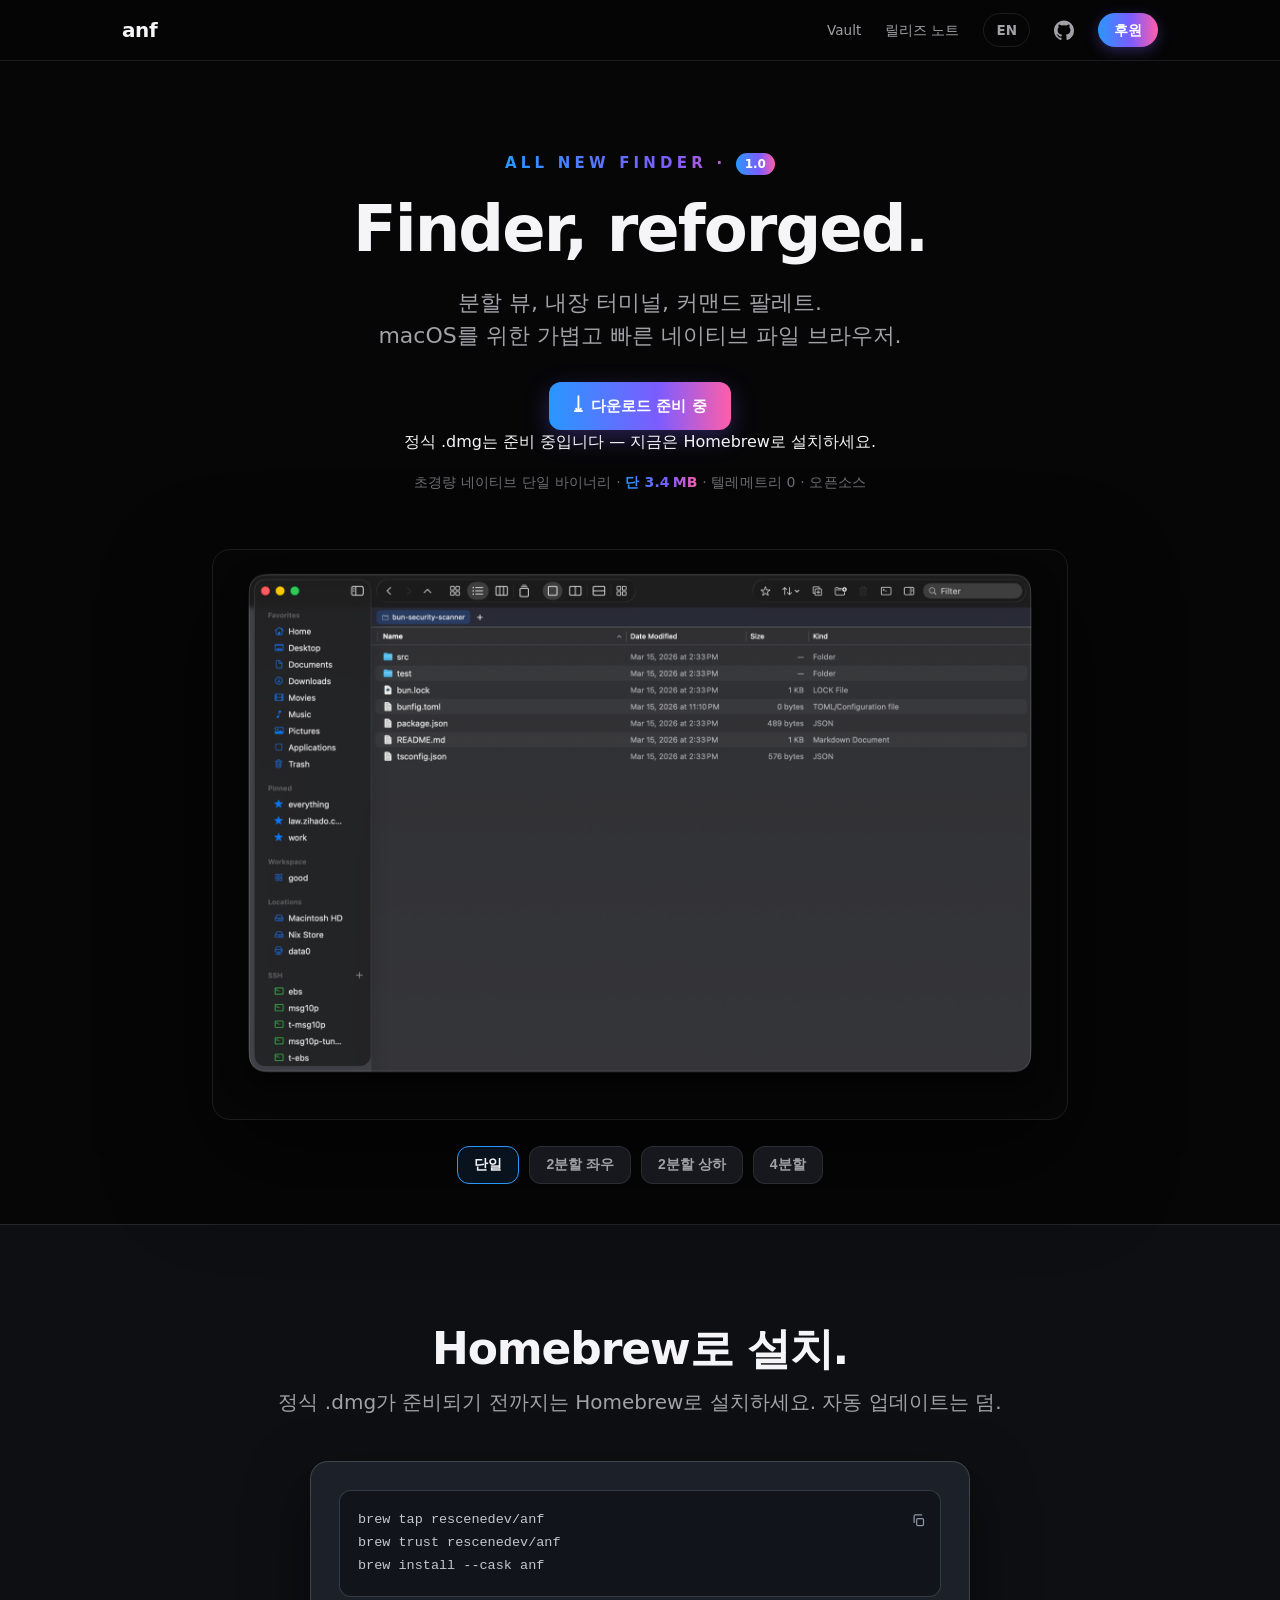
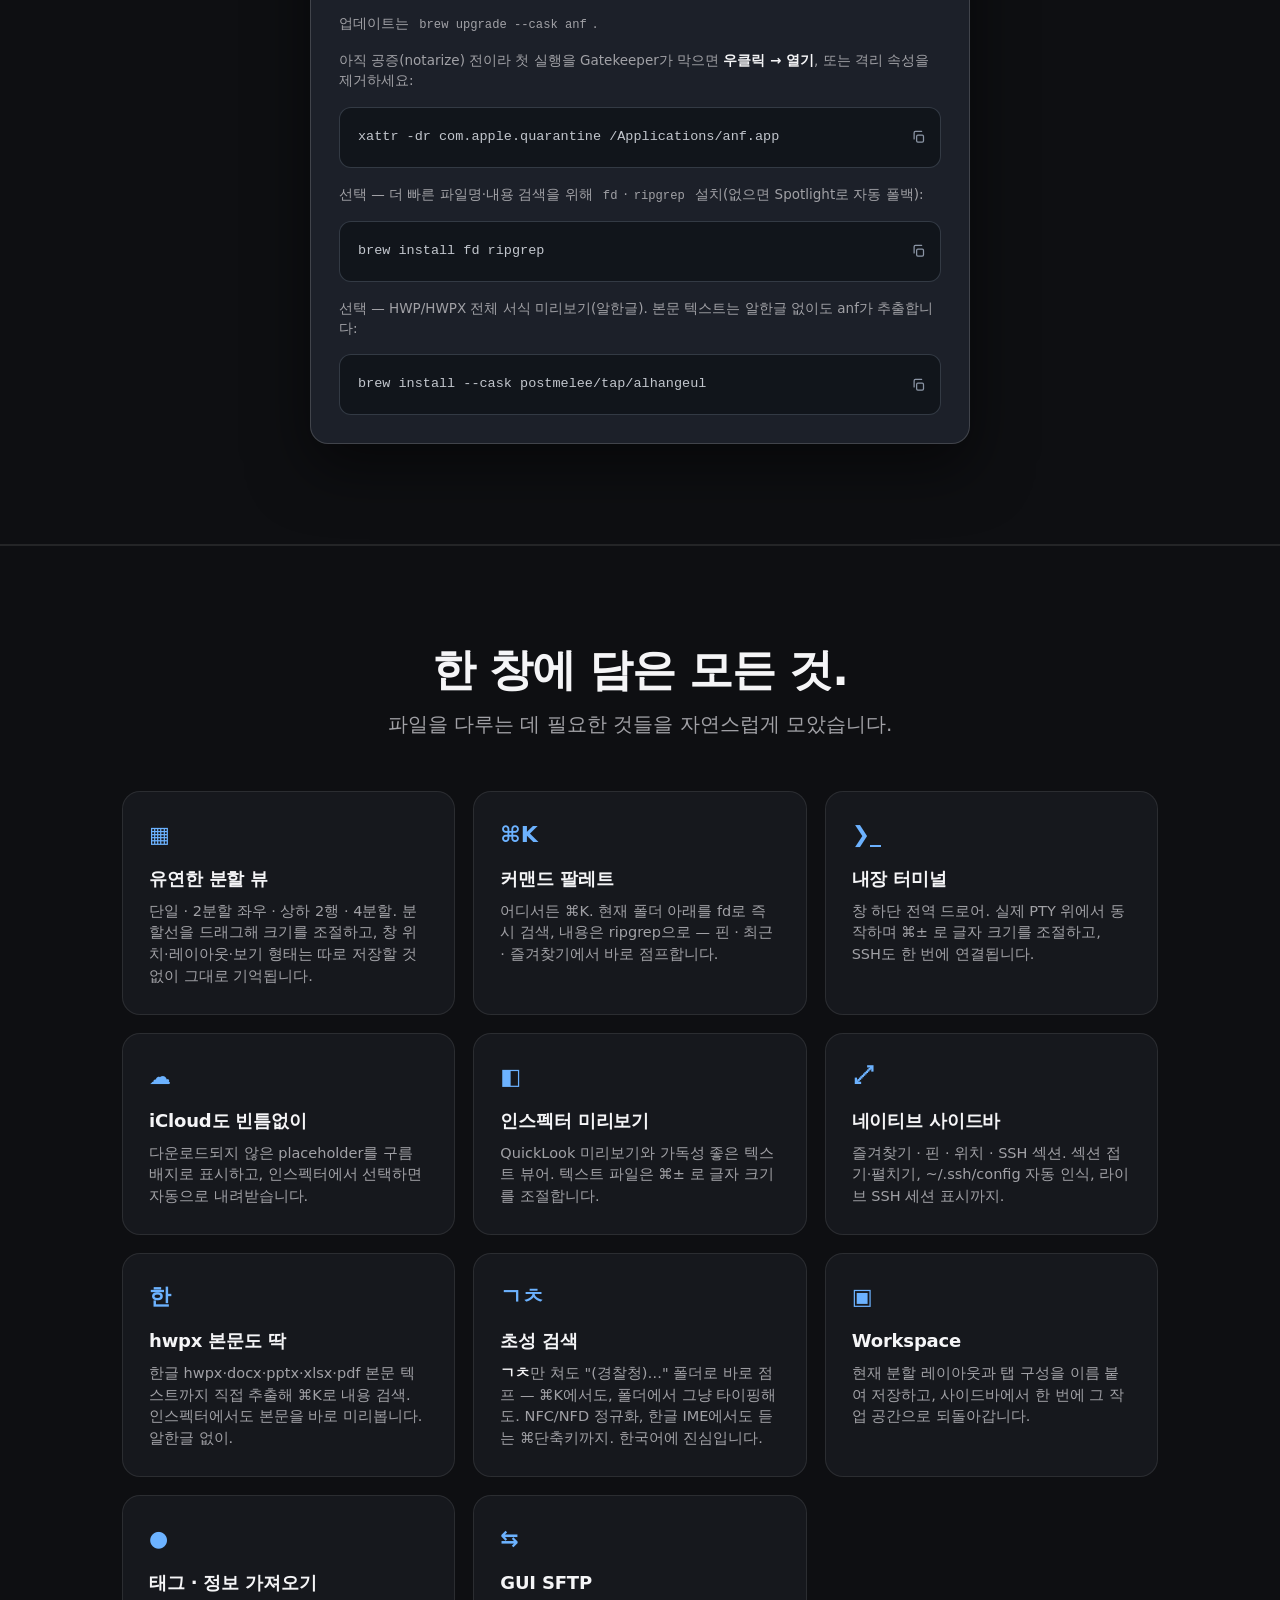
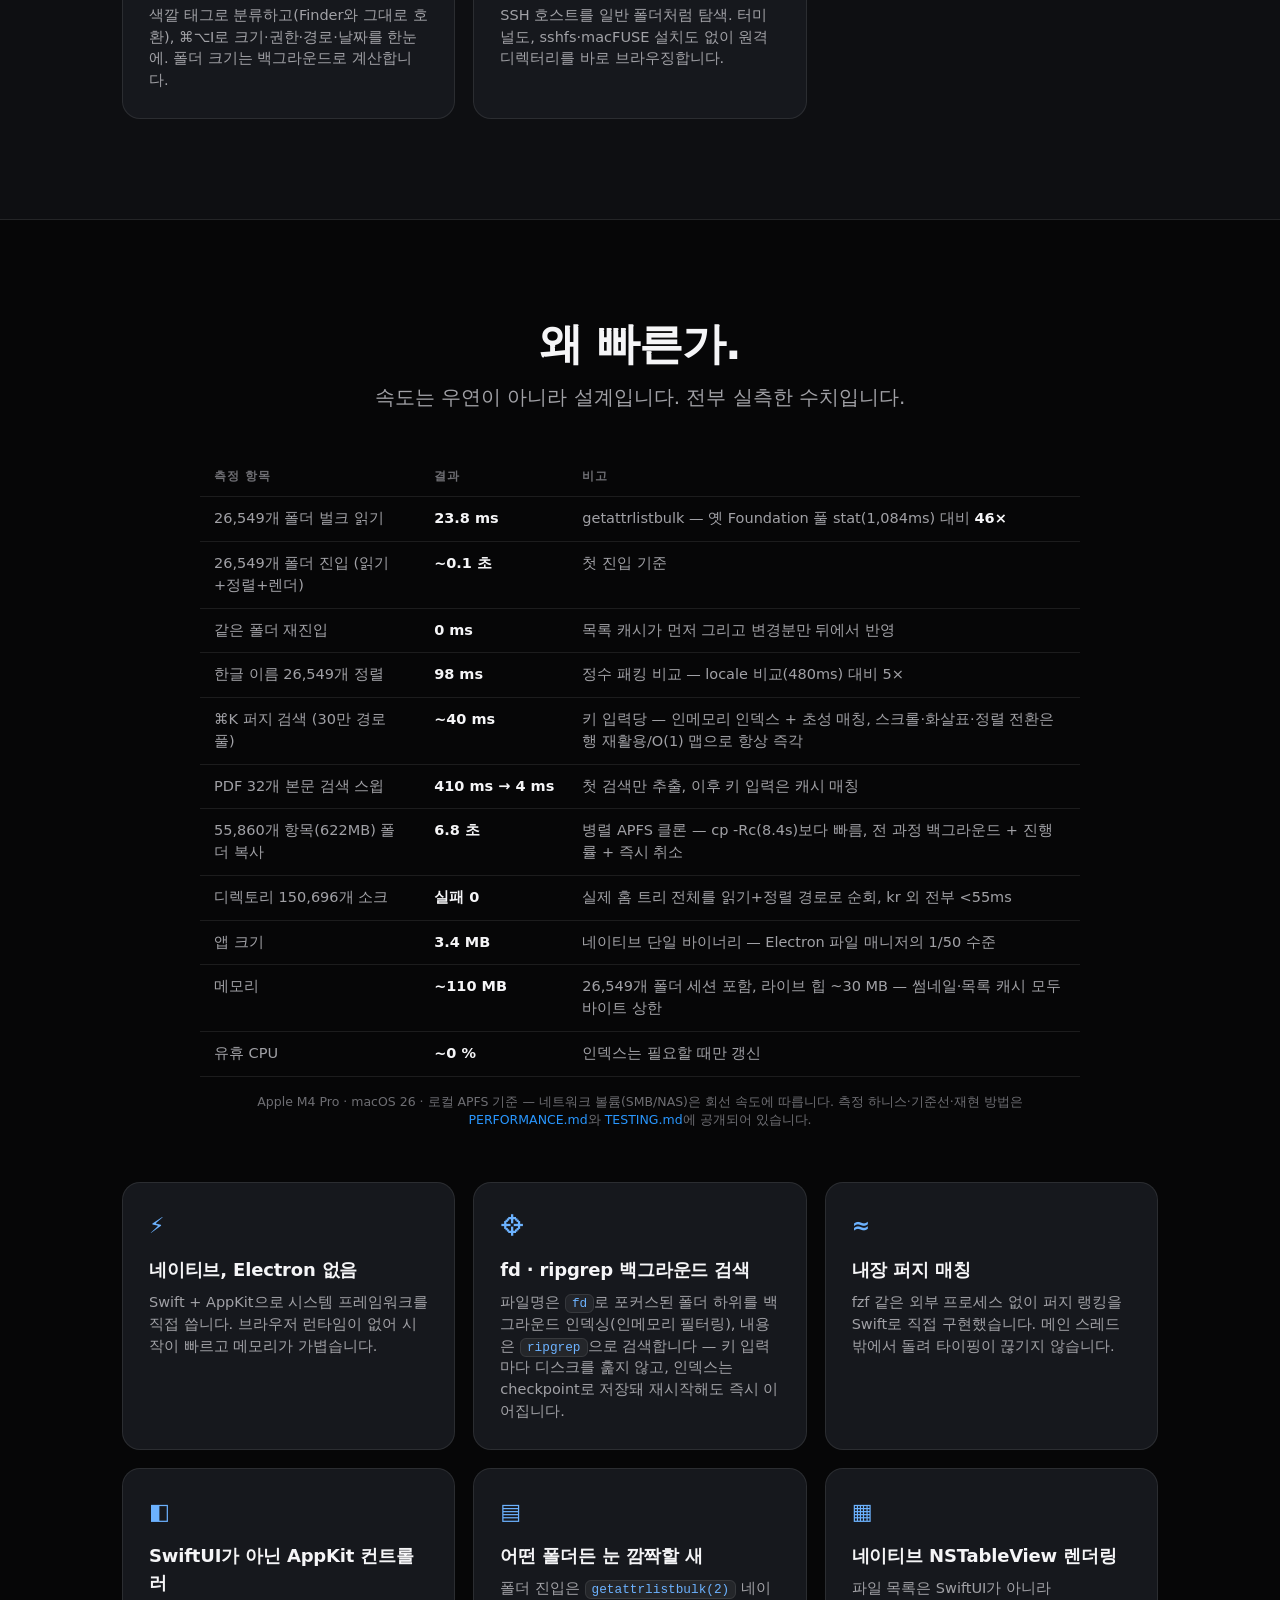
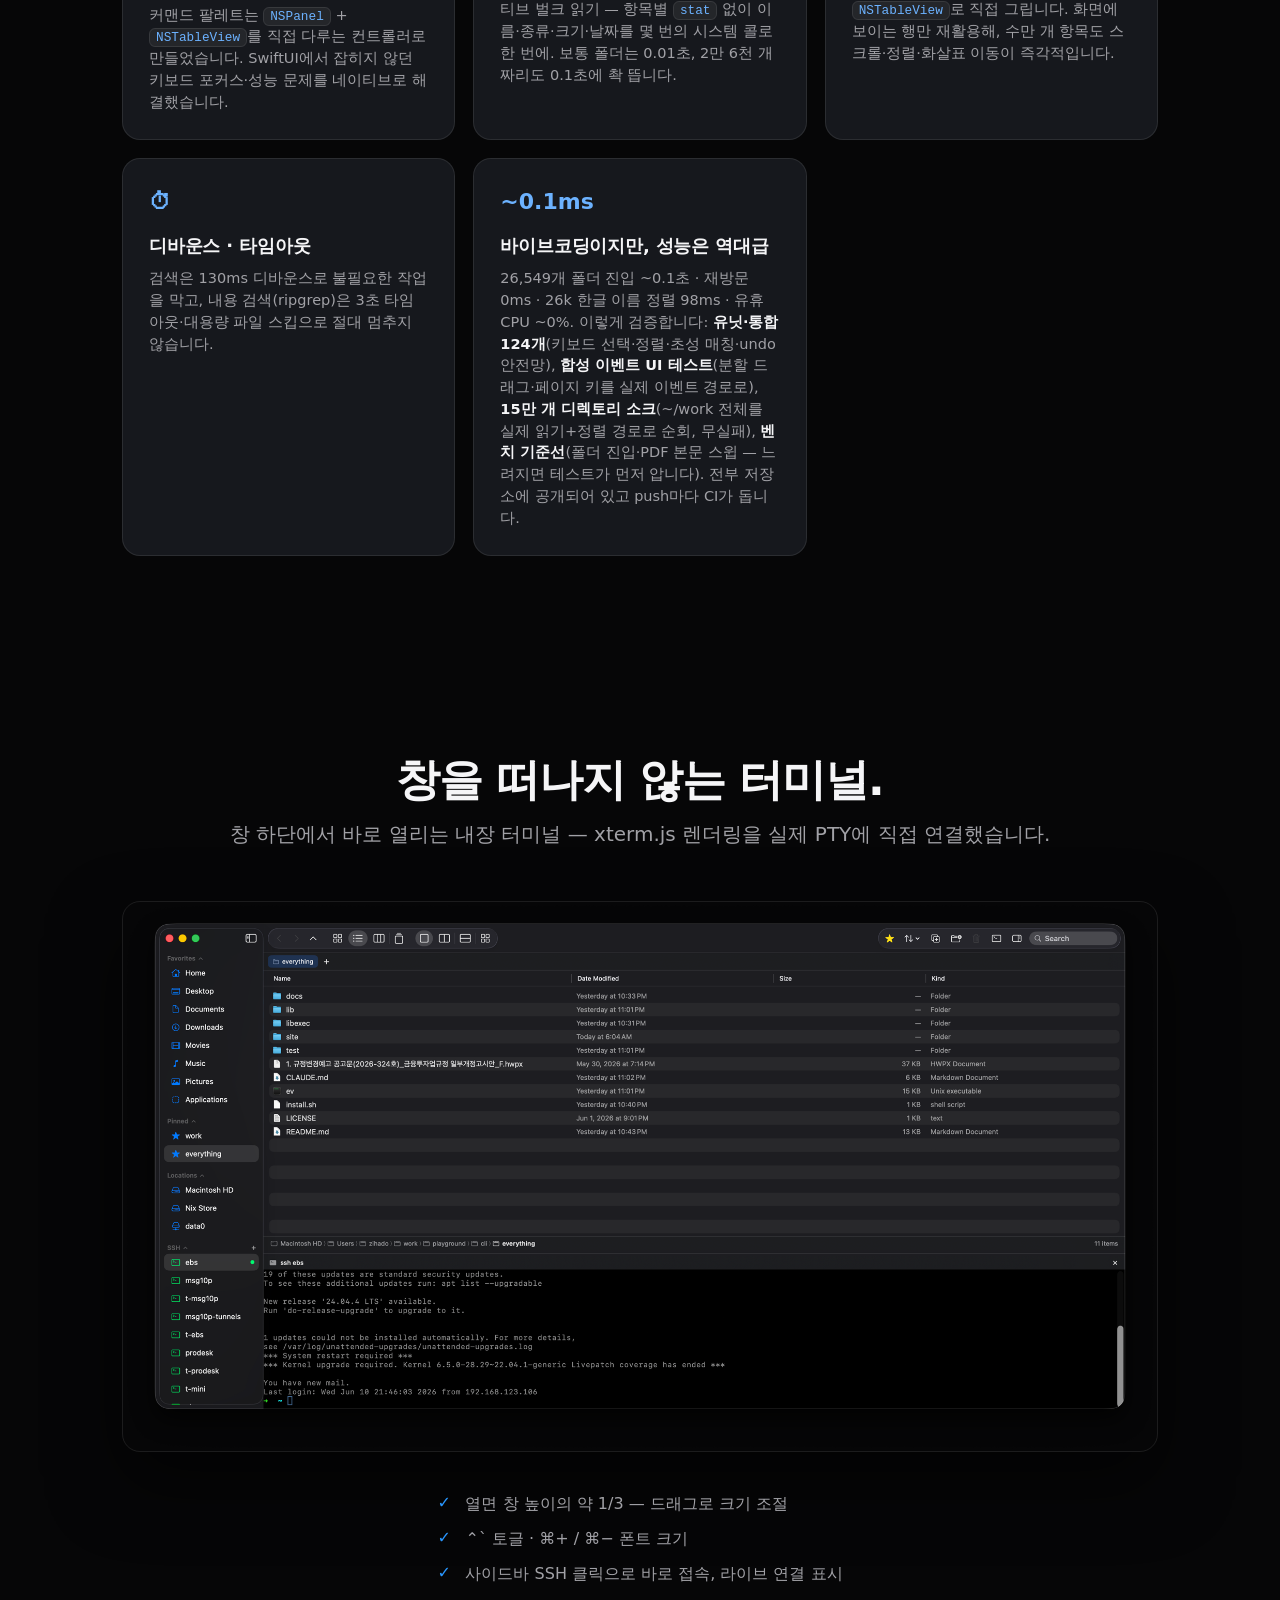
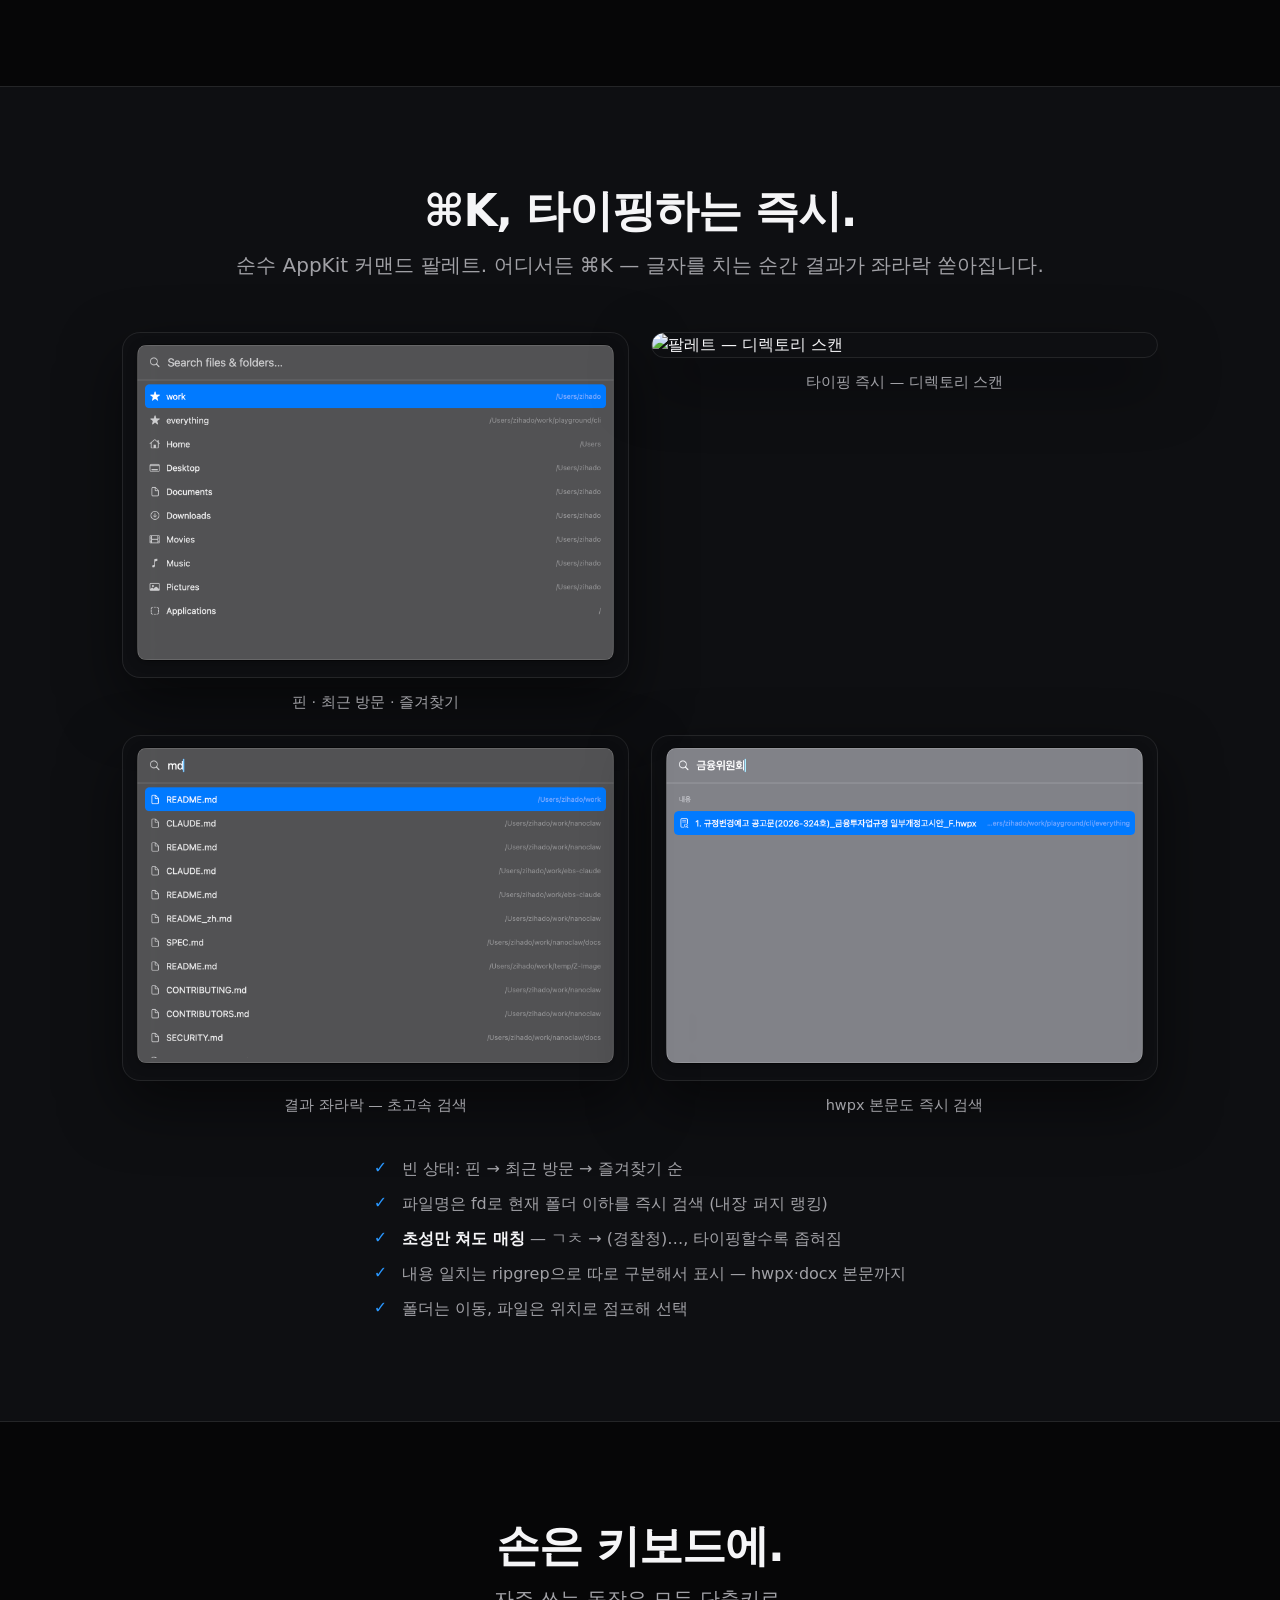
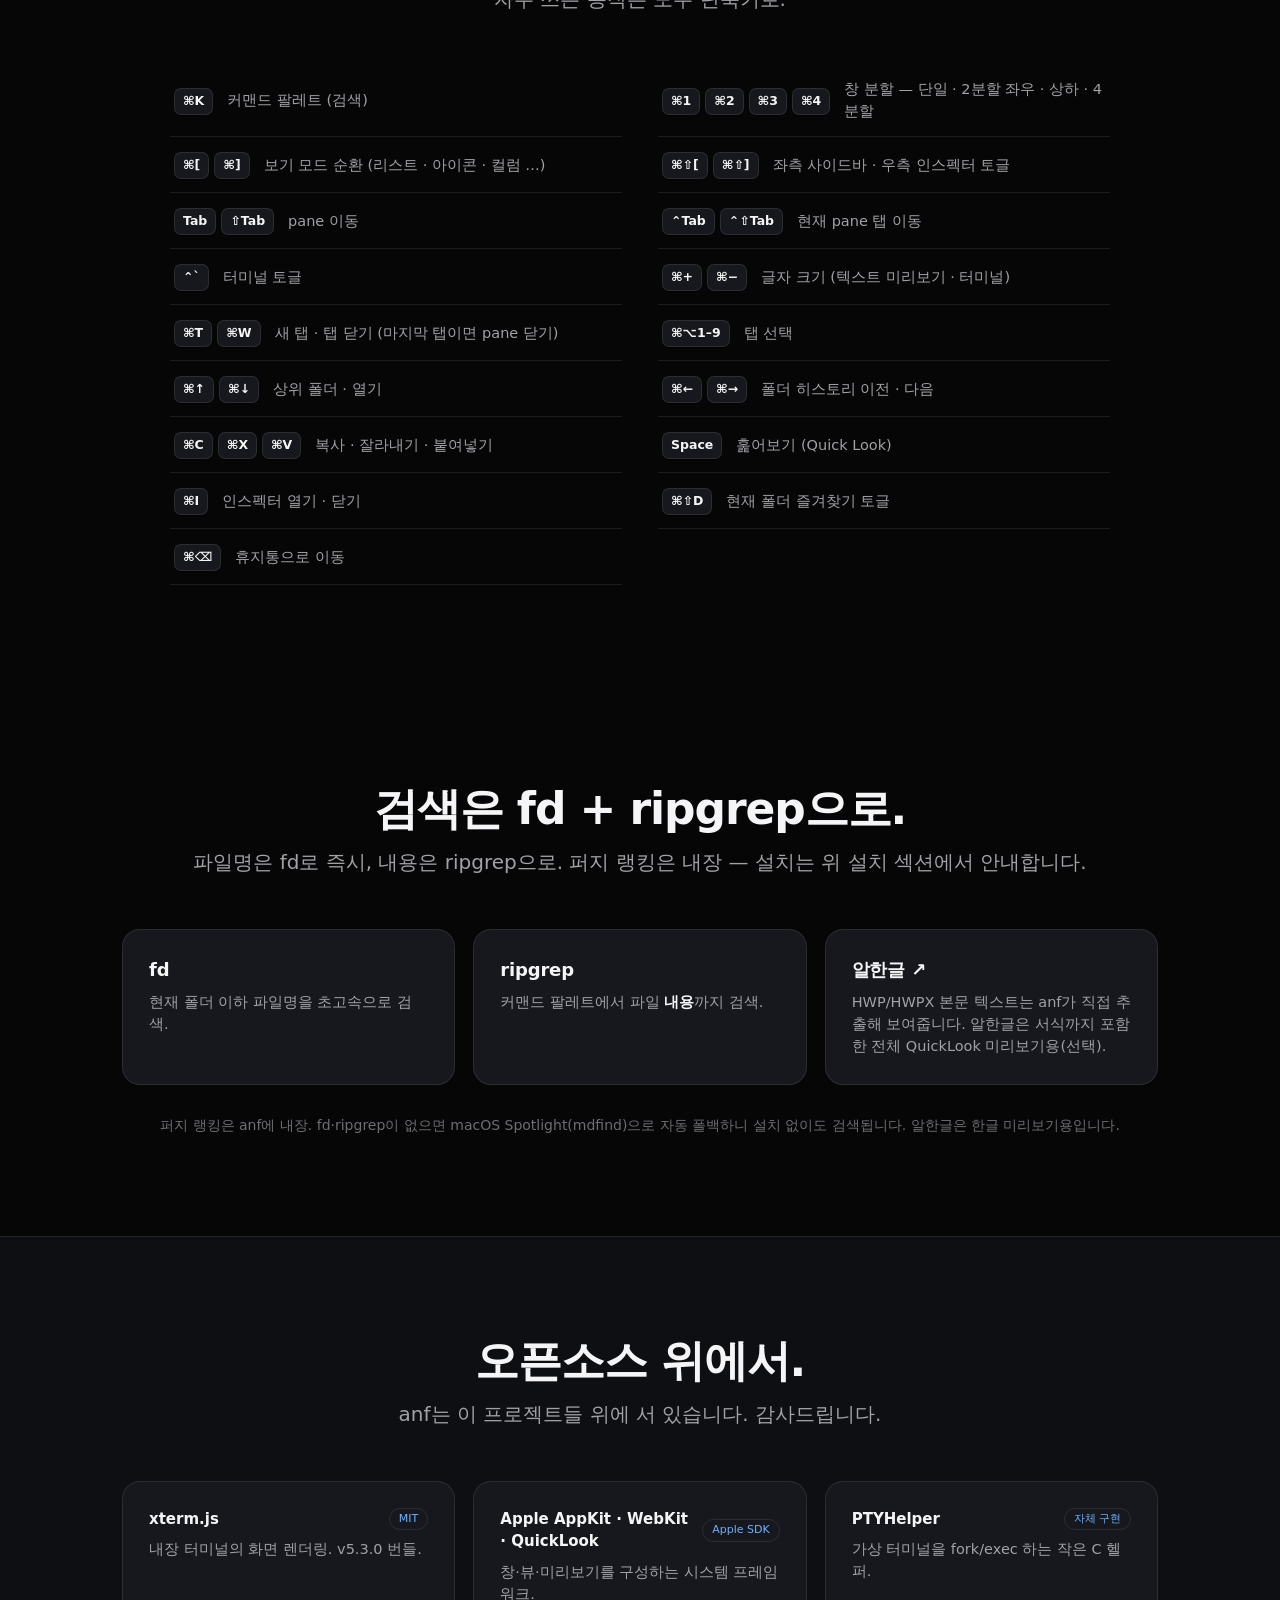
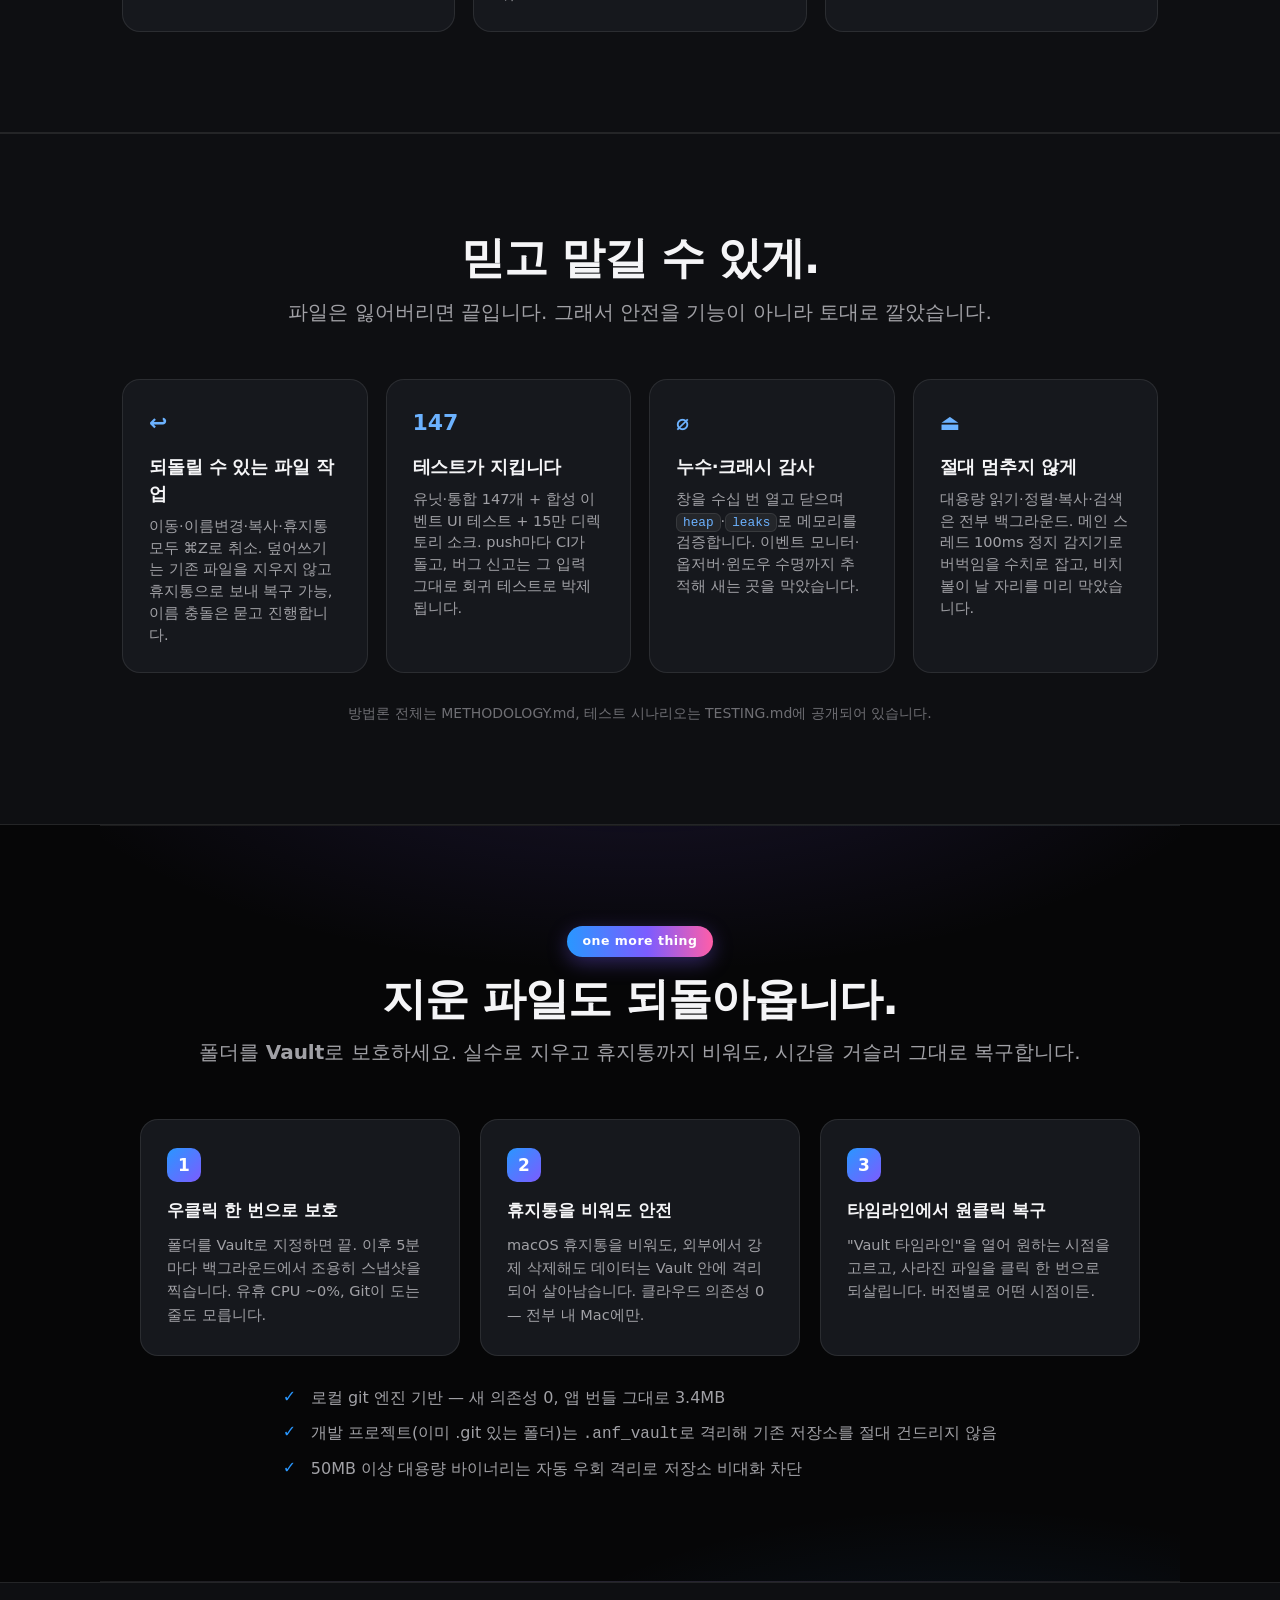
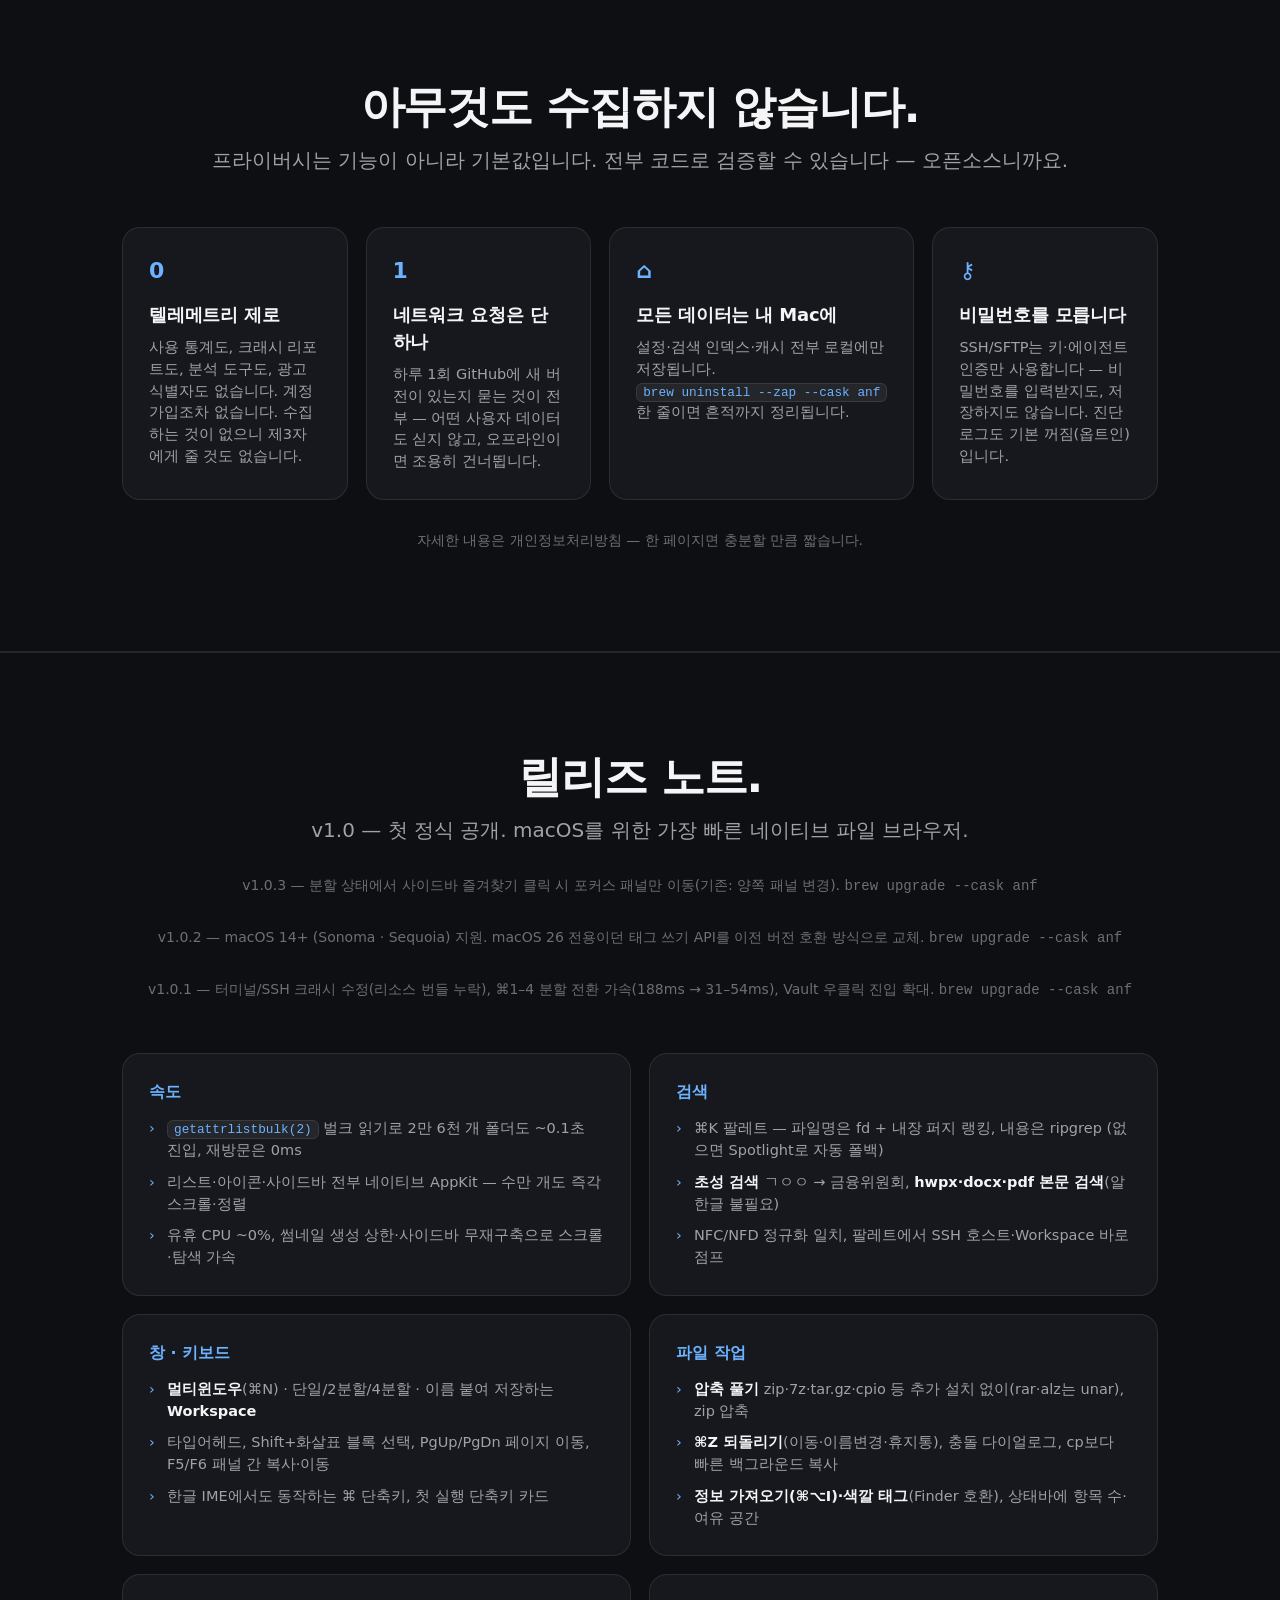
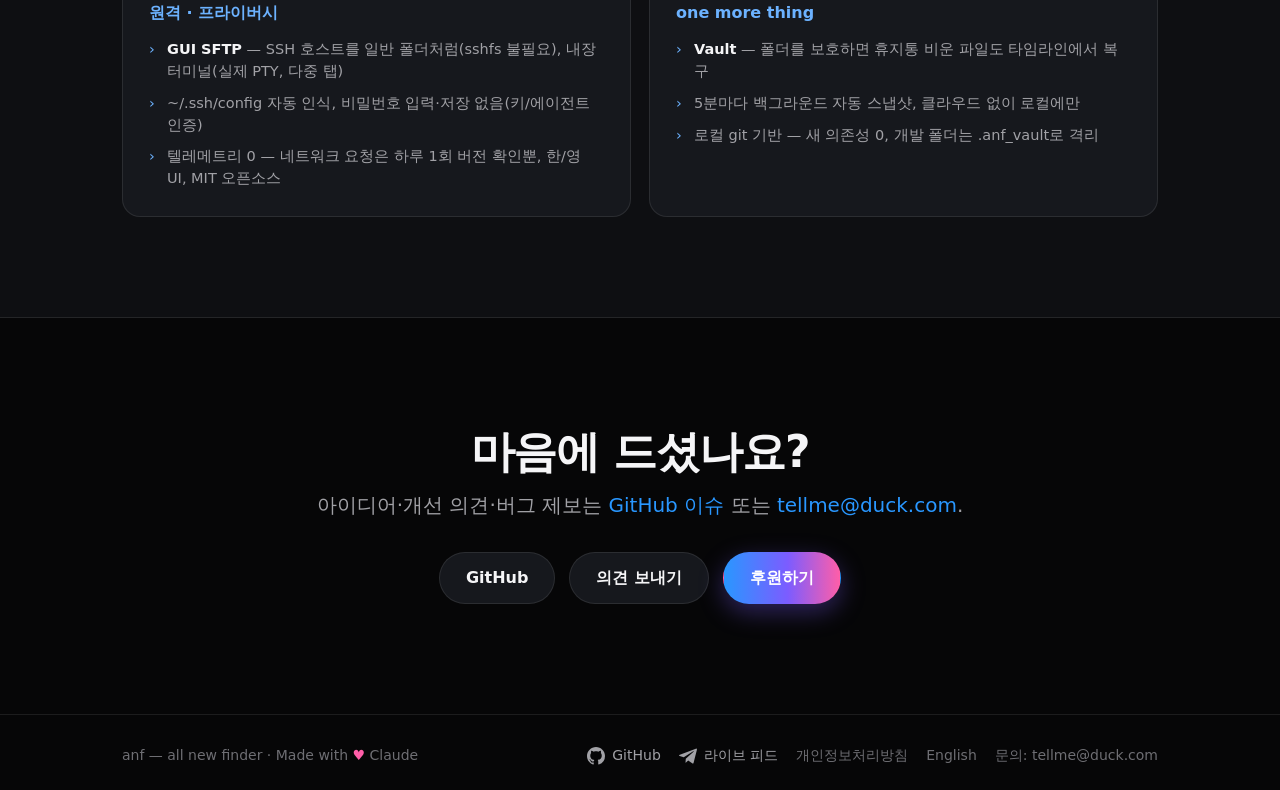
==== docs/index.html @ 3f43b87e "docs: Cloudflare Web Analytics on the landing (cookieless) + privacy disclosure Site analytics, NOT " ====
<!DOCTYPE html>
<html lang="ko">
<head>
<meta charset="utf-8">
<meta name="viewport" content="width=device-width, initial-scale=1">
<title>anf — all new finder</title>
<meta name="description" content="macOS를 위한 가볍고 빠른 네이티브 파일 브라우저. 분할 뷰, 내장 터미널, 커맨드 팔레트.">
<meta property="og:type" content="website">
<meta property="og:url" content="https://rescenedev.github.io/anf/">
<meta property="og:title" content="anf — Finder, reforged.">
<meta property="og:description" content="macOS를 위한 가장 빠른 네이티브 파일 브라우저. 26,000개 폴더도 0.1초 · 초성 검색 · 내장 터미널 · 오픈소스.">
<meta property="og:image" content="https://rescenedev.github.io/anf/assets/og-card.png">
<meta property="og:image:width" content="1200">
<meta property="og:image:height" content="630">
<meta property="og:locale" content="ko_KR">
<meta name="twitter:card" content="summary_large_image">
<meta name="twitter:title" content="anf — Finder, reforged.">
<meta name="twitter:description" content="macOS를 위한 가장 빠른 네이티브 파일 브라우저. 26,000개 폴더도 0.1초 · 초성 검색 · 내장 터미널 · 오픈소스.">
<meta name="twitter:image" content="https://rescenedev.github.io/anf/assets/og-card.png">
<meta name="theme-color" content="#060607">
<link rel="alternate" hreflang="ko" href="https://rescenedev.github.io/anf/">
<link rel="alternate" hreflang="en" href="https://rescenedev.github.io/anf/en/">
<link rel="stylesheet" href="styles.css?v=19">
<!-- Cloudflare Web Analytics — cookieless site analytics (NOT app telemetry; the app sends nothing). -->
<script defer src='https://static.cloudflareinsights.com/beacon.min.js' data-cf-beacon='{"token": "1b598242e0c44f28912150f7a983687c"}'></script>
</head>
<body>

<header class="nav">
  <div class="nav-inner">
    <a class="brand" href="#top">anf</a>
    <nav class="nav-links">
      <a href="#vault">Vault</a>
      <a href="#release">릴리즈 노트</a>
      <a class="nav-lang" href="en/">EN</a>
      <a class="nav-gh" href="https://github.com/rescenedev/anf" target="_blank" rel="noopener" aria-label="GitHub"><svg viewBox="0 0 24 24" width="20" height="20" fill="currentColor"><path d="M12 .5C5.37.5 0 5.87 0 12.5c0 5.3 3.44 9.8 8.21 11.39.6.11.82-.26.82-.58 0-.29-.01-1.05-.02-2.06-3.34.73-4.04-1.61-4.04-1.61-.55-1.39-1.34-1.76-1.34-1.76-1.09-.75.08-.73.08-.73 1.2.08 1.84 1.24 1.84 1.24 1.07 1.83 2.81 1.3 3.5.99.11-.78.42-1.3.76-1.6-2.67-.3-5.47-1.34-5.47-5.95 0-1.32.47-2.39 1.24-3.23-.13-.3-.54-1.53.12-3.18 0 0 1.01-.32 3.3 1.23a11.5 11.5 0 0 1 6.01 0c2.29-1.55 3.3-1.23 3.3-1.23.66 1.65.25 2.88.12 3.18.77.84 1.24 1.91 1.24 3.23 0 4.62-2.81 5.64-5.49 5.94.43.37.81 1.1.81 2.22 0 1.61-.01 2.9-.01 3.29 0 .32.21.7.82.58A12.01 12.01 0 0 0 24 12.5C24 5.87 18.63.5 12 .5z"/></svg></a>
      <a class="nav-sponsor" href="https://fairy.hada.io/@lumen" target="_blank" rel="noopener">후원</a>
    </nav>
  </div>
</header>

<main id="top">

  <!-- Hero -->
  <section class="hero">
    <p class="eyebrow">all new finder · <span class="ver-pill">1.0</span></p>
    <h1>Finder, reforged.</h1>
    <p class="lead">분할 뷰, 내장 터미널, 커맨드 팔레트.<br>macOS를 위한 가볍고 빠른 네이티브 파일 브라우저.</p>
    <div class="hero-cta">
      <a class="hero-dl is-soon" href="#install"><span class="dl-ic">⤓</span> 다운로드 준비 중</a>
    </div>
    <p class="hero-hint">정식 .dmg는 준비 중입니다 — 지금은 <a href="#install">Homebrew로 설치</a>하세요.</p>
    <p class="hero-specs">초경량 네이티브 단일 바이너리 · <strong>단 3.4&thinsp;MB</strong> · 텔레메트리 0 · 오픈소스</p>
    <div class="carousel">
      <div class="car-frames">
        <figure class="car-frame active"><img src="assets/layout-single.png?v=2" alt="단일 레이아웃" loading="eager"></figure>
        <figure class="car-frame"><img src="assets/layout-dual.png?v=2" alt="2분할 좌우" loading="lazy"></figure>
        <figure class="car-frame"><img src="assets/layout-rows.png?v=2" alt="2분할 상하" loading="lazy"></figure>
        <figure class="car-frame"><img src="assets/layout-quad.png?v=2" alt="4분할" loading="lazy"></figure>
      </div>
      <div class="dots">
        <button class="dot active" type="button">단일</button>
        <button class="dot" type="button">2분할 좌우</button>
        <button class="dot" type="button">2분할 상하</button>
        <button class="dot" type="button">4분할</button>
      </div>
    </div>
  </section>

  <!-- Install -->
  <section id="install" class="band">
    <div class="band-inner">
      <h2 class="centered">Homebrew로 설치.</h2>
      <p class="sub centered">정식 .dmg가 준비되기 전까지는 Homebrew로 설치하세요. 자동 업데이트는 덤.</p>
      <div class="install-box">
        <div class="cmd multiline"><code id="cmd-brew">brew tap rescenedev/anf
brew trust rescenedev/anf
brew install --cask anf</code><button class="copy-btn" type="button" data-target="cmd-brew" aria-label="복사"><svg viewBox="0 0 24 24" width="15" height="15" fill="none" stroke="currentColor" stroke-width="2" stroke-linecap="round" stroke-linejoin="round"><rect x="9" y="9" width="11" height="11" rx="2"/><path d="M5 15V5a2 2 0 0 1 2-2h10"/></svg></button></div>
        <p class="note">업데이트는 <code>brew upgrade --cask anf</code>.</p>
        <p class="note">아직 공증(notarize) 전이라 첫 실행을 Gatekeeper가 막으면 <strong>우클릭 → 열기</strong>, 또는 격리 속성을 제거하세요:</p>
        <div class="cmd"><code>xattr -dr com.apple.quarantine /Applications/anf.app</code><button class="copy-btn" type="button" aria-label="복사"><svg viewBox="0 0 24 24" width="15" height="15" fill="none" stroke="currentColor" stroke-width="2" stroke-linecap="round" stroke-linejoin="round"><rect x="9" y="9" width="11" height="11" rx="2"/><path d="M5 15V5a2 2 0 0 1 2-2h10"/></svg></button></div>
        <p class="note">선택 — 더 빠른 파일명·내용 검색을 위해 <code>fd</code>·<code>ripgrep</code> 설치(없으면 Spotlight로 자동 폴백):</p>
        <div class="cmd"><code>brew install fd ripgrep</code><button class="copy-btn" type="button" aria-label="복사"><svg viewBox="0 0 24 24" width="15" height="15" fill="none" stroke="currentColor" stroke-width="2" stroke-linecap="round" stroke-linejoin="round"><rect x="9" y="9" width="11" height="11" rx="2"/><path d="M5 15V5a2 2 0 0 1 2-2h10"/></svg></button></div>
        <p class="note">선택 — HWP/HWPX 전체 서식 미리보기(알한글). 본문 텍스트는 알한글 없이도 anf가 추출합니다:</p>
        <div class="cmd"><code>brew install --cask postmelee/tap/alhangeul</code><button class="copy-btn" type="button" aria-label="복사"><svg viewBox="0 0 24 24" width="15" height="15" fill="none" stroke="currentColor" stroke-width="2" stroke-linecap="round" stroke-linejoin="round"><rect x="9" y="9" width="11" height="11" rx="2"/><path d="M5 15V5a2 2 0 0 1 2-2h10"/></svg></button></div>
      </div>
    </div>
  </section>

  <!-- Features -->
  <section id="features" class="band">
    <div class="band-inner">
      <h2 class="centered">한 창에 담은 모든 것.</h2>
      <p class="sub centered">파일을 다루는 데 필요한 것들을 자연스럽게 모았습니다.</p>
      <div class="grid">
        <div class="tile">
          <div class="ic">▦</div>
          <h3>유연한 분할 뷰</h3>
          <p>단일 · 2분할 좌우 · 상하 2행 · 4분할. 분할선을 드래그해 크기를 조절하고, 창 위치·레이아웃·보기 형태는 따로 저장할 것 없이 그대로 기억됩니다.</p>
        </div>
        <div class="tile">
          <div class="ic">⌘K</div>
          <h3>커맨드 팔레트</h3>
          <p>어디서든 ⌘K. 현재 폴더 아래를 fd로 즉시 검색, 내용은 ripgrep으로 — 핀 · 최근 · 즐겨찾기에서 바로 점프합니다.</p>
        </div>
        <div class="tile">
          <div class="ic">❯_</div>
          <h3>내장 터미널</h3>
          <p>창 하단 전역 드로어. 실제 PTY 위에서 동작하며 ⌘± 로 글자 크기를 조절하고, SSH도 한 번에 연결됩니다.</p>
        </div>
        <div class="tile">
          <div class="ic">☁</div>
          <h3>iCloud도 빈틈없이</h3>
          <p>다운로드되지 않은 placeholder를 구름 배지로 표시하고, 인스펙터에서 선택하면 자동으로 내려받습니다.</p>
        </div>
        <div class="tile">
          <div class="ic">◧</div>
          <h3>인스펙터 미리보기</h3>
          <p>QuickLook 미리보기와 가독성 좋은 텍스트 뷰어. 텍스트 파일은 ⌘± 로 글자 크기를 조절합니다.</p>
        </div>
        <div class="tile">
          <div class="ic">⤢</div>
          <h3>네이티브 사이드바</h3>
          <p>즐겨찾기 · 핀 · 위치 · SSH 섹션. 섹션 접기·펼치기, ~/.ssh/config 자동 인식, 라이브 SSH 세션 표시까지.</p>
        </div>
        <div class="tile">
          <div class="ic">한</div>
          <h3>hwpx 본문도 딱</h3>
          <p>한글 hwpx·docx·pptx·xlsx·pdf 본문 텍스트까지 직접 추출해 ⌘K로 내용 검색. 인스펙터에서도 본문을 바로 미리봅니다. 알한글 없이.</p>
        </div>
        <div class="tile">
          <div class="ic">ㄱㅊ</div>
          <h3>초성 검색</h3>
          <p><strong>ㄱㅊ</strong>만 쳐도 "(경찰청)…" 폴더로 바로 점프 — ⌘K에서도, 폴더에서 그냥 타이핑해도. NFC/NFD 정규화, 한글 IME에서도 듣는 ⌘단축키까지. 한국어에 진심입니다.</p>
        </div>
        <div class="tile">
          <div class="ic">▣</div>
          <h3>Workspace</h3>
          <p>현재 분할 레이아웃과 탭 구성을 이름 붙여 저장하고, 사이드바에서 한 번에 그 작업 공간으로 되돌아갑니다.</p>
        </div>
        <div class="tile">
          <div class="ic">●</div>
          <h3>태그 · 정보 가져오기</h3>
          <p>색깔 태그로 분류하고(Finder와 그대로 호환), ⌘⌥I로 크기·권한·경로·날짜를 한눈에. 폴더 크기는 백그라운드로 계산합니다.</p>
        </div>
        <div class="tile">
          <div class="ic">⇆</div>
          <h3>GUI SFTP</h3>
          <p>SSH 호스트를 일반 폴더처럼 탐색. 터미널도, sshfs·macFUSE 설치도 없이 원격 디렉터리를 바로 브라우징합니다.</p>
        </div>
      </div>
    </div>
  </section>

  <!-- Why fast -->
  <section id="performance" class="showcase">
    <h2 class="centered">왜 빠른가.</h2>
    <p class="sub centered">속도는 우연이 아니라 설계입니다. 전부 실측한 수치입니다.</p>
    <div class="perf-wrap"><table class="perf-table">
      <thead><tr><th>측정 항목</th><th>결과</th><th>비고</th></tr></thead>
      <tbody>
        <tr><td>26,549개 폴더 벌크 읽기</td><td class="num">23.8 ms</td><td>getattrlistbulk — 옛 Foundation 풀 stat(1,084ms) 대비 <strong>46×</strong></td></tr>
        <tr><td>26,549개 폴더 진입 (읽기+정렬+렌더)</td><td class="num">~0.1 초</td><td>첫 진입 기준</td></tr>
        <tr><td>같은 폴더 재진입</td><td class="num">0 ms</td><td>목록 캐시가 먼저 그리고 변경분만 뒤에서 반영</td></tr>
        <tr><td>한글 이름 26,549개 정렬</td><td class="num">98 ms</td><td>정수 패킹 비교 — locale 비교(480ms) 대비 5×</td></tr>
        <tr><td>⌘K 퍼지 검색 (30만 경로 풀)</td><td class="num">~40 ms</td><td>키 입력당 — 인메모리 인덱스 + 초성 매칭, 스크롤·화살표·정렬 전환은 행 재활용/O(1) 맵으로 항상 즉각</td></tr>
        <tr><td>PDF 32개 본문 검색 스윕</td><td class="num">410 ms → 4 ms</td><td>첫 검색만 추출, 이후 키 입력은 캐시 매칭</td></tr>
        <tr><td>55,860개 항목(622MB) 폴더 복사</td><td class="num">6.8 초</td><td>병렬 APFS 클론 — cp -Rc(8.4s)보다 빠름, 전 과정 백그라운드 + 진행률 + 즉시 취소</td></tr>
        <tr><td>디렉토리 150,696개 소크</td><td class="num">실패 0</td><td>실제 홈 트리 전체를 읽기+정렬 경로로 순회, kr 외 전부 &lt;55ms</td></tr>
        <tr><td>앱 크기</td><td class="num">3.4 MB</td><td>네이티브 단일 바이너리 — Electron 파일 매니저의 1/50 수준</td></tr>
        <tr><td>메모리</td><td class="num">~110 MB</td><td>26,549개 폴더 세션 포함, 라이브 힙 ~30 MB — 썸네일·목록 캐시 모두 바이트 상한</td></tr>
        <tr><td>유휴 CPU</td><td class="num">~0 %</td><td>인덱스는 필요할 때만 갱신</td></tr>
      </tbody>
    </table></div>
    <p class="perf-caption">Apple M4 Pro · macOS 26 · 로컬 APFS 기준 — 네트워크 볼륨(SMB/NAS)은 회선 속도에 따릅니다. 측정 하니스·기준선·재현 방법은
      <a href="https://github.com/rescenedev/anf/blob/main/PERFORMANCE.md" target="_blank" rel="noopener">PERFORMANCE.md</a>와
      <a href="https://github.com/rescenedev/anf/blob/main/TESTING.md" target="_blank" rel="noopener">TESTING.md</a>에 공개되어 있습니다.</p>
    <div class="grid">
      <div class="tile">
        <div class="ic">⚡</div>
        <h3>네이티브, Electron 없음</h3>
        <p>Swift + AppKit으로 시스템 프레임워크를 직접 씁니다. 브라우저 런타임이 없어 시작이 빠르고 메모리가 가볍습니다.</p>
      </div>
      <div class="tile">
        <div class="ic">⌖</div>
        <h3>fd · ripgrep 백그라운드 검색</h3>
        <p>파일명은 <code>fd</code>로 포커스된 폴더 하위를 백그라운드 인덱싱(인메모리 필터링), 내용은 <code>ripgrep</code>으로 검색합니다 — 키 입력마다 디스크를 훑지 않고, 인덱스는 checkpoint로 저장돼 재시작해도 즉시 이어집니다.</p>
      </div>
      <div class="tile">
        <div class="ic">≈</div>
        <h3>내장 퍼지 매칭</h3>
        <p>fzf 같은 외부 프로세스 없이 퍼지 랭킹을 Swift로 직접 구현했습니다. 메인 스레드 밖에서 돌려 타이핑이 끊기지 않습니다.</p>
      </div>
      <div class="tile">
        <div class="ic">◧</div>
        <h3>SwiftUI가 아닌 AppKit 컨트롤러</h3>
        <p>커맨드 팔레트는 <code>NSPanel</code> + <code>NSTableView</code>를 직접 다루는 컨트롤러로 만들었습니다. SwiftUI에서 잡히지 않던 키보드 포커스·성능 문제를 네이티브로 해결했습니다.</p>
      </div>
      <div class="tile">
        <div class="ic">▤</div>
        <h3>어떤 폴더든 눈 깜짝할 새</h3>
        <p>폴더 진입은 <code>getattrlistbulk(2)</code> 네이티브 벌크 읽기 — 항목별 <code>stat</code> 없이 이름·종류·크기·날짜를 몇 번의 시스템 콜로 한 번에. 보통 폴더는 0.01초, 2만 6천 개짜리도 0.1초에 촥 뜹니다.</p>
      </div>
      <div class="tile">
        <div class="ic">▦</div>
        <h3>네이티브 NSTableView 렌더링</h3>
        <p>파일 목록은 SwiftUI가 아니라 <code>NSTableView</code>로 직접 그립니다. 화면에 보이는 행만 재활용해, 수만 개 항목도 스크롤·정렬·화살표 이동이 즉각적입니다.</p>
      </div>
      <div class="tile">
        <div class="ic">⏱</div>
        <h3>디바운스 · 타임아웃</h3>
        <p>검색은 130ms 디바운스로 불필요한 작업을 막고, 내용 검색(ripgrep)은 3초 타임아웃·대용량 파일 스킵으로 절대 멈추지 않습니다.</p>
      </div>
      <div class="tile">
        <div class="ic">~0.1ms</div>
        <h3>바이브코딩이지만, 성능은 역대급</h3>
        <p>26,549개 폴더 진입 ~0.1초 · 재방문 0ms · 26k 한글 이름 정렬 98ms · 유휴 CPU ~0%.
        이렇게 검증합니다: <strong>유닛·통합 124개</strong>(키보드 선택·정렬·초성 매칭·undo 안전망),
        <strong>합성 이벤트 UI 테스트</strong>(분할 드래그·페이지 키를 실제 이벤트 경로로),
        <strong>15만 개 디렉토리 소크</strong>(~/work 전체를 실제 읽기+정렬 경로로 순회, 무실패),
        <strong>벤치 기준선</strong>(폴더 진입·PDF 본문 스윕 — 느려지면 테스트가 먼저 압니다).
        전부 <a href="https://github.com/rescenedev/anf/blob/main/TESTING.md" target="_blank" rel="noopener">저장소에 공개</a>되어 있고 push마다 CI가 돕니다.</p>
      </div>
    </div>
  </section>

  <!-- Terminal -->
  <section id="terminal" class="showcase">
    <h2 class="centered">창을 떠나지 않는 터미널.</h2>
    <p class="sub centered">창 하단에서 바로 열리는 내장 터미널 — xterm.js 렌더링을 실제 PTY에 직접 연결했습니다.</p>
    <div class="shot wide"><img src="assets/terminal.png" alt="anf 내장 터미널" loading="lazy"></div>
    <ul class="ticks centered-list">
      <li>열면 창 높이의 약 1/3 — 드래그로 크기 조절</li>
      <li>⌃` 토글 · ⌘+ / ⌘− 폰트 크기</li>
      <li>사이드바 SSH 클릭으로 바로 접속, 라이브 연결 표시</li>
    </ul>
  </section>

  <!-- Palette -->
  <section id="palette" class="band">
    <div class="band-inner">
      <h2 class="centered">⌘K, 타이핑하는 즉시.</h2>
      <p class="sub centered">순수 AppKit 커맨드 팔레트. 어디서든 ⌘K — 글자를 치는 순간 결과가 좌라락 쏟아집니다.</p>
      <div class="duo quad">
        <figure class="duo-item">
          <img src="assets/palette.png" alt="팔레트 — 핀·최근·즐겨찾기" loading="lazy">
          <figcaption>핀 · 최근 방문 · 즐겨찾기</figcaption>
        </figure>
        <figure class="duo-item">
          <img src="assets/palette-scan.png" alt="팔레트 — 디렉토리 스캔" loading="lazy">
          <figcaption>타이핑 즉시 — 디렉토리 스캔</figcaption>
        </figure>
        <figure class="duo-item">
          <img src="assets/palette-search.png" alt="팔레트 — 초고속 검색" loading="lazy">
          <figcaption>결과 좌라락 — 초고속 검색</figcaption>
        </figure>
        <figure class="duo-item">
          <img src="assets/palette-hwpx.png" alt="팔레트 — hwpx 본문 검색" loading="lazy">
          <figcaption>hwpx 본문도 즉시 검색</figcaption>
        </figure>
      </div>
      <ul class="ticks centered-list">
        <li>빈 상태: 핀 → 최근 방문 → 즐겨찾기 순</li>
        <li>파일명은 fd로 현재 폴더 이하를 즉시 검색 (내장 퍼지 랭킹)</li>
        <li><strong>초성만 쳐도 매칭</strong> — ㄱㅊ → (경찰청)…, 타이핑할수록 좁혀짐</li>
        <li>내용 일치는 ripgrep으로 따로 구분해서 표시 — hwpx·docx 본문까지</li>
        <li>폴더는 이동, 파일은 위치로 점프해 선택</li>
      </ul>
    </div>
  </section>

  <!-- Shortcuts -->
  <section id="shortcuts" class="showcase">
    <h2 class="centered">손은 키보드에.</h2>
    <p class="sub centered">자주 쓰는 동작은 모두 단축키로.</p>
    <div class="keys">
      <div class="key-row"><span class="ks"><kbd>⌘K</kbd></span><span class="kd">커맨드 팔레트 (검색)</span></div>
      <div class="key-row"><span class="ks"><kbd>⌘1</kbd><kbd>⌘2</kbd><kbd>⌘3</kbd><kbd>⌘4</kbd></span><span class="kd">창 분할 — 단일 · 2분할 좌우 · 상하 · 4분할</span></div>
      <div class="key-row"><span class="ks"><kbd>⌘[</kbd><kbd>⌘]</kbd></span><span class="kd">보기 모드 순환 (리스트 · 아이콘 · 컬럼 …)</span></div>
      <div class="key-row"><span class="ks"><kbd>⌘⇧[</kbd><kbd>⌘⇧]</kbd></span><span class="kd">좌측 사이드바 · 우측 인스펙터 토글</span></div>
      <div class="key-row"><span class="ks"><kbd>Tab</kbd><kbd>⇧Tab</kbd></span><span class="kd">pane 이동</span></div>
      <div class="key-row"><span class="ks"><kbd>⌃Tab</kbd><kbd>⌃⇧Tab</kbd></span><span class="kd">현재 pane 탭 이동</span></div>
      <div class="key-row"><span class="ks"><kbd>⌃`</kbd></span><span class="kd">터미널 토글</span></div>
      <div class="key-row"><span class="ks"><kbd>⌘+</kbd><kbd>⌘−</kbd></span><span class="kd">글자 크기 (텍스트 미리보기 · 터미널)</span></div>
      <div class="key-row"><span class="ks"><kbd>⌘T</kbd><kbd>⌘W</kbd></span><span class="kd">새 탭 · 탭 닫기 (마지막 탭이면 pane 닫기)</span></div>
      <div class="key-row"><span class="ks"><kbd>⌘⌥1–9</kbd></span><span class="kd">탭 선택</span></div>
      <div class="key-row"><span class="ks"><kbd>⌘↑</kbd><kbd>⌘↓</kbd></span><span class="kd">상위 폴더 · 열기</span></div>
      <div class="key-row"><span class="ks"><kbd>⌘←</kbd><kbd>⌘→</kbd></span><span class="kd">폴더 히스토리 이전 · 다음</span></div>
      <div class="key-row"><span class="ks"><kbd>⌘C</kbd><kbd>⌘X</kbd><kbd>⌘V</kbd></span><span class="kd">복사 · 잘라내기 · 붙여넣기</span></div>
      <div class="key-row"><span class="ks"><kbd>Space</kbd></span><span class="kd">훑어보기 (Quick Look)</span></div>
      <div class="key-row"><span class="ks"><kbd>⌘I</kbd></span><span class="kd">인스펙터 열기 · 닫기</span></div>
      <div class="key-row"><span class="ks"><kbd>⌘⇧D</kbd></span><span class="kd">현재 폴더 즐겨찾기 토글</span></div>
      <div class="key-row"><span class="ks"><kbd>⌘⌫</kbd></span><span class="kd">휴지통으로 이동</span></div>
    </div>
  </section>

  <!-- Recommended tools -->
  <section id="tools" class="showcase">
    <h2 class="centered">검색은 fd + ripgrep으로.</h2>
    <p class="sub centered">파일명은 fd로 즉시, 내용은 ripgrep으로. 퍼지 랭킹은 내장 — 설치는 위 <a href="#install">설치</a> 섹션에서 안내합니다.</p>

    <div class="grid tools-grid">
      <div class="tile">
        <h3>fd</h3>
        <p>현재 폴더 이하 파일명을 초고속으로 검색.</p>
      </div>
      <div class="tile">
        <h3>ripgrep</h3>
        <p>커맨드 팔레트에서 파일 <strong>내용</strong>까지 검색.</p>
      </div>
      <div class="tile">
        <h3><a href="https://postmelee.github.io/alhangeul-macos/" target="_blank" rel="noopener">알한글 ↗</a></h3>
        <p>HWP/HWPX 본문 텍스트는 anf가 직접 추출해 보여줍니다. 알한글은 서식까지 포함한 전체 QuickLook 미리보기용(선택).</p>
      </div>
    </div>
    <p class="note centered">퍼지 랭킹은 anf에 내장. fd·ripgrep이 없으면 macOS Spotlight(mdfind)으로 자동 폴백하니 설치 없이도 검색됩니다. 알한글은 한글 미리보기용입니다.</p>
  </section>

  <!-- Open Source -->
  <section id="opensource" class="band">
    <div class="band-inner">
      <h2 class="centered">오픈소스 위에서.</h2>
      <p class="sub centered">anf는 이 프로젝트들 위에 서 있습니다. 감사드립니다.</p>
      <div class="grid">
        <a class="tile" href="https://github.com/xtermjs/xterm.js" target="_blank" rel="noopener">
          <div class="oss-head"><span class="oss-name">xterm.js</span><span class="oss-lic">MIT</span></div>
          <p>내장 터미널의 화면 렌더링. v5.3.0 번들.</p>
        </a>
        <div class="tile">
          <div class="oss-head"><span class="oss-name">Apple AppKit · WebKit · QuickLook</span><span class="oss-lic">Apple SDK</span></div>
          <p>창·뷰·미리보기를 구성하는 시스템 프레임워크.</p>
        </div>
        <div class="tile">
          <div class="oss-head"><span class="oss-name">PTYHelper</span><span class="oss-lic">자체 구현</span></div>
          <p>가상 터미널을 fork/exec 하는 작은 C 헬퍼.</p>
        </div>
      </div>
    </div>
  </section>

  <!-- Safety / engineering rigor -->
  <section id="safety" class="band">
    <div class="band-inner">
      <h2 class="centered">믿고 맡길 수 있게.</h2>
      <p class="sub centered">파일은 잃어버리면 끝입니다. 그래서 안전을 기능이 아니라 토대로 깔았습니다.</p>
      <div class="grid grid-4">
        <div class="tile">
          <div class="ic">↩</div>
          <h3>되돌릴 수 있는 파일 작업</h3>
          <p>이동·이름변경·복사·휴지통 모두 ⌘Z로 취소. 덮어쓰기는 기존 파일을 지우지 않고 휴지통으로 보내 복구 가능, 이름 충돌은 묻고 진행합니다.</p>
        </div>
        <div class="tile">
          <div class="ic">147</div>
          <h3>테스트가 지킵니다</h3>
          <p>유닛·통합 147개 + 합성 이벤트 UI 테스트 + 15만 디렉토리 소크. push마다 CI가 돌고, 버그 신고는 그 입력 그대로 회귀 테스트로 박제됩니다.</p>
        </div>
        <div class="tile">
          <div class="ic">⌀</div>
          <h3>누수·크래시 감사</h3>
          <p>창을 수십 번 열고 닫으며 <code>heap</code>·<code>leaks</code>로 메모리를 검증합니다. 이벤트 모니터·옵저버·윈도우 수명까지 추적해 새는 곳을 막았습니다.</p>
        </div>
        <div class="tile">
          <div class="ic">⏏</div>
          <h3>절대 멈추지 않게</h3>
          <p>대용량 읽기·정렬·복사·검색은 전부 백그라운드. 메인 스레드 100ms 정지 감지기로 버벅임을 수치로 잡고, 비치볼이 날 자리를 미리 막았습니다.</p>
        </div>
      </div>
      <p class="note centered">방법론 전체는 <a href="https://github.com/rescenedev/anf/blob/main/METHODOLOGY.md" target="_blank" rel="noopener">METHODOLOGY.md</a>, 테스트 시나리오는 <a href="https://github.com/rescenedev/anf/blob/main/TESTING.md" target="_blank" rel="noopener">TESTING.md</a>에 공개되어 있습니다.</p>
    </div>
  </section>

  <!-- Vault (flagship) -->
  <section id="vault" class="showcase vault-band">
    <div class="vault-badge">one more thing</div>
    <h2 class="centered">지운 파일도 되돌아옵니다.</h2>
    <p class="sub centered">폴더를 <b>Vault</b>로 보호하세요. 실수로 지우고 휴지통까지 비워도, 시간을 거슬러 그대로 복구합니다.</p>
    <div class="vault-grid">
      <div class="vault-step">
        <div class="vault-num">1</div>
        <h3>우클릭 한 번으로 보호</h3>
        <p>폴더를 Vault로 지정하면 끝. 이후 5분마다 백그라운드에서 조용히 스냅샷을 찍습니다. 유휴 CPU ~0%, Git이 도는 줄도 모릅니다.</p>
      </div>
      <div class="vault-step">
        <div class="vault-num">2</div>
        <h3>휴지통을 비워도 안전</h3>
        <p>macOS 휴지통을 비워도, 외부에서 강제 삭제해도 데이터는 Vault 안에 격리되어 살아남습니다. 클라우드 의존성 0 — 전부 내 Mac에만.</p>
      </div>
      <div class="vault-step">
        <div class="vault-num">3</div>
        <h3>타임라인에서 원클릭 복구</h3>
        <p>"Vault 타임라인"을 열어 원하는 시점을 고르고, 사라진 파일을 클릭 한 번으로 되살립니다. 버전별로 어떤 시점이든.</p>
      </div>
    </div>
    <ul class="ticks centered-list">
      <li>로컬 git 엔진 기반 — 새 의존성 0, 앱 번들 그대로 3.4MB</li>
      <li>개발 프로젝트(이미 .git 있는 폴더)는 <code>.anf_vault</code>로 격리해 기존 저장소를 절대 건드리지 않음</li>
      <li>50MB 이상 대용량 바이너리는 자동 우회 격리로 저장소 비대화 차단</li>
    </ul>
  </section>

  <!-- Privacy -->
  <section id="privacy" class="band">
    <div class="band-inner">
      <h2 class="centered">아무것도 수집하지 않습니다.</h2>
      <p class="sub centered">프라이버시는 기능이 아니라 기본값입니다. 전부 코드로 검증할 수 있습니다 — 오픈소스니까요.</p>
      <div class="grid grid-4">
        <div class="tile">
          <div class="ic">0</div>
          <h3>텔레메트리 제로</h3>
          <p>사용 통계도, 크래시 리포트도, 분석 도구도, 광고 식별자도 없습니다. 계정 가입조차 없습니다. 수집하는 것이 없으니 제3자에게 줄 것도 없습니다.</p>
        </div>
        <div class="tile">
          <div class="ic">1</div>
          <h3>네트워크 요청은 단 하나</h3>
          <p>하루 1회 GitHub에 새 버전이 있는지 묻는 것이 전부 — 어떤 사용자 데이터도 싣지 않고, 오프라인이면 조용히 건너뜁니다.</p>
        </div>
        <div class="tile">
          <div class="ic">⌂</div>
          <h3>모든 데이터는 내 Mac에</h3>
          <p>설정·검색 인덱스·캐시 전부 로컬에만 저장됩니다. <code>brew uninstall --zap --cask anf</code> 한 줄이면 흔적까지 정리됩니다.</p>
        </div>
        <div class="tile">
          <div class="ic">⚷</div>
          <h3>비밀번호를 모릅니다</h3>
          <p>SSH/SFTP는 키·에이전트 인증만 사용합니다 — 비밀번호를 입력받지도, 저장하지도 않습니다. 진단 로그도 기본 꺼짐(옵트인)입니다.</p>
        </div>
      </div>
      <p class="note centered">자세한 내용은 <a href="privacy.html">개인정보처리방침</a> — 한 페이지면 충분할 만큼 짧습니다.</p>
    </div>
  </section>

  <!-- Release notes -->
  <section id="release" class="band">
    <div class="band-inner">
      <h2 class="centered">릴리즈 노트.</h2>
      <p class="sub centered">v1.0 — 첫 정식 공개. macOS를 위한 가장 빠른 네이티브 파일 브라우저.</p>
      <p class="note centered">v1.0.3 — 분할 상태에서 사이드바 즐겨찾기 클릭 시 포커스 패널만 이동(기존: 양쪽 패널 변경). <code>brew upgrade --cask anf</code></p>
      <p class="note centered">v1.0.2 — macOS 14+ (Sonoma · Sequoia) 지원. macOS 26 전용이던 태그 쓰기 API를 이전 버전 호환 방식으로 교체. <code>brew upgrade --cask anf</code></p>
      <p class="note centered">v1.0.1 — 터미널/SSH 크래시 수정(리소스 번들 누락), ⌘1–4 분할 전환 가속(188ms → 31–54ms), Vault 우클릭 진입 확대. <code>brew upgrade --cask anf</code></p>
      <div class="release">
        <div class="rel-block">
          <h3>속도</h3>
          <ul>
            <li><code>getattrlistbulk(2)</code> 벌크 읽기로 2만 6천 개 폴더도 ~0.1초 진입, 재방문은 0ms</li>
            <li>리스트·아이콘·사이드바 전부 네이티브 AppKit — 수만 개도 즉각 스크롤·정렬</li>
            <li>유휴 CPU ~0%, 썸네일 생성 상한·사이드바 무재구축으로 스크롤·탐색 가속</li>
          </ul>
        </div>
        <div class="rel-block">
          <h3>검색</h3>
          <ul>
            <li>⌘K 팔레트 — 파일명은 fd + 내장 퍼지 랭킹, 내용은 ripgrep (없으면 Spotlight로 자동 폴백)</li>
            <li><strong>초성 검색</strong> ㄱㅇㅇ → 금융위원회, <strong>hwpx·docx·pdf 본문 검색</strong>(알한글 불필요)</li>
            <li>NFC/NFD 정규화 일치, 팔레트에서 SSH 호스트·Workspace 바로 점프</li>
          </ul>
        </div>
        <div class="rel-block">
          <h3>창 · 키보드</h3>
          <ul>
            <li><strong>멀티윈도우</strong>(⌘N) · 단일/2분할/4분할 · 이름 붙여 저장하는 <strong>Workspace</strong></li>
            <li>타입어헤드, Shift+화살표 블록 선택, PgUp/PgDn 페이지 이동, F5/F6 패널 간 복사·이동</li>
            <li>한글 IME에서도 동작하는 ⌘ 단축키, 첫 실행 단축키 카드</li>
          </ul>
        </div>
        <div class="rel-block">
          <h3>파일 작업</h3>
          <ul>
            <li><strong>압축 풀기</strong> zip·7z·tar.gz·cpio 등 추가 설치 없이(rar·alz는 unar), zip 압축</li>
            <li><strong>⌘Z 되돌리기</strong>(이동·이름변경·휴지통), 충돌 다이얼로그, cp보다 빠른 백그라운드 복사</li>
            <li><strong>정보 가져오기(⌘⌥I)·색깔 태그</strong>(Finder 호환), 상태바에 항목 수·여유 공간</li>
          </ul>
        </div>
        <div class="rel-block">
          <h3>원격 · 프라이버시</h3>
          <ul>
            <li><strong>GUI SFTP</strong> — SSH 호스트를 일반 폴더처럼(sshfs 불필요), 내장 터미널(실제 PTY, 다중 탭)</li>
            <li>~/.ssh/config 자동 인식, 비밀번호 입력·저장 없음(키/에이전트 인증)</li>
            <li>텔레메트리 0 — 네트워크 요청은 하루 1회 버전 확인뿐, 한/영 UI, MIT 오픈소스</li>
          </ul>
        </div>
        <div class="rel-block">
          <h3>one more thing</h3>
          <ul>
            <li><strong>Vault</strong> — 폴더를 보호하면 휴지통 비운 파일도 타임라인에서 복구</li>
            <li>5분마다 백그라운드 자동 스냅샷, 클라우드 없이 로컬에만</li>
            <li>로컬 git 기반 — 새 의존성 0, 개발 폴더는 .anf_vault로 격리</li>
          </ul>
        </div>
      </div>
    </div>
  </section>

  <!-- Closing CTA -->
  <section class="closing">
    <h2 class="centered">마음에 드셨나요?</h2>
    <p class="sub centered">아이디어·개선 의견·버그 제보는 <a href="https://github.com/rescenedev/anf/issues" target="_blank" rel="noopener">GitHub 이슈</a> 또는 <a href="mailto:tellme@duck.com?subject=anf%20피드백">tellme@duck.com</a>.</p>
    <div class="cta">
      <a class="btn" href="https://github.com/rescenedev/anf" target="_blank" rel="noopener">GitHub</a>
      <a class="btn" href="mailto:tellme@duck.com?subject=anf%20피드백">의견 보내기</a>
      <a class="btn sponsor" href="https://fairy.hada.io/@lumen" target="_blank" rel="noopener">후원하기</a>
    </div>
  </section>

</main>

<footer class="footer">
  <div class="footer-inner">
    <span>anf — all new finder · Made with <span class="heart">♥</span> Claude</span>
    <div class="footer-links">
      <a class="footer-icon" href="https://github.com/rescenedev/anf" target="_blank" rel="noopener" aria-label="GitHub">
        <svg viewBox="0 0 16 16" width="18" height="18" fill="currentColor" aria-hidden="true">
          <path d="M8 0C3.58 0 0 3.58 0 8c0 3.54 2.29 6.53 5.47 7.59.4.07.55-.17.55-.38 0-.19-.01-.82-.01-1.49-2.01.37-2.53-.49-2.69-.94-.09-.23-.48-.94-.82-1.13-.28-.15-.68-.52-.01-.53.63-.01 1.08.58 1.23.82.72 1.21 1.87.87 2.33.66.07-.52.28-.87.51-1.07-1.78-.2-3.64-.89-3.64-3.95 0-.87.31-1.59.82-2.15-.08-.2-.36-1.02.08-2.12 0 0 .67-.21 2.2.82.64-.18 1.32-.27 2-.27.68 0 1.36.09 2 .27 1.53-1.04 2.2-.82 2.2-.82.44 1.1.16 1.92.08 2.12.51.56.82 1.27.82 2.15 0 3.07-1.87 3.75-3.65 3.95.29.25.54.73.54 1.48 0 1.07-.01 1.93-.01 2.2 0 .21.15.46.55.38A8.01 8.01 0 0 0 16 8c0-4.42-3.58-8-8-8Z"></path>
        </svg>
        <span>GitHub</span>
      </a>
      <a class="footer-icon" href="https://t.me/anf_github" target="_blank" rel="noopener" aria-label="라이브 피드 (텔레그램)">
        <svg viewBox="0 0 24 24" width="18" height="18" fill="currentColor" aria-hidden="true">
          <path d="M9.04 15.51l-.38 5.36c.54 0 .78-.23 1.06-.51l2.55-2.44 5.28 3.87c.97.53 1.66.25 1.92-.9L23.9 3.82c.31-1.43-.52-1.99-1.46-1.64L1.13 10.4c-1.4.54-1.38 1.32-.24 1.67l5.45 1.7L18.99 5.8c.6-.4 1.14-.18.69.22L9.04 15.51z"/>
        </svg>
        <span>라이브 피드</span>
      </a>
      <a href="privacy.html">개인정보처리방침</a>
      <a href="en/">English</a>
      <a href="mailto:tellme@duck.com?subject=anf%20문의">문의: tellme@duck.com</a>
    </div>
  </div>
</footer>

<script>
// Reload starts at the top (not wherever you last scrolled). In-page anchor
// links like #install / #vault still jump correctly because they set a hash.
if ('scrollRestoration' in history) history.scrollRestoration = 'manual';
window.addEventListener('load', function () { if (!location.hash) window.scrollTo(0, 0); });

(function () {
  var frames = [].slice.call(document.querySelectorAll('.car-frame'));
  var dots = [].slice.call(document.querySelectorAll('.dot'));
  if (!frames.length) return;
  var i = 0, timer;
  function go(n) {
    i = n;
    frames.forEach(function (f, k) { f.classList.toggle('active', k === n); });
    dots.forEach(function (d, k) { d.classList.toggle('active', k === n); });
  }
  function next() { go((i + 1) % frames.length); }
  function restart() { clearInterval(timer); timer = setInterval(next, 4500); }
  dots.forEach(function (d, k) {
    // Hovering a layout button previews that layout above (auto-rotate pauses).
    d.addEventListener('mouseenter', function () { clearInterval(timer); go(k); });
    d.addEventListener('mouseleave', function () { restart(); });
    d.addEventListener('click', function () { go(k); restart(); });
  });
  restart();
})();

// Copy-to-clipboard — clicking anywhere on a command cell copies it.
document.addEventListener('click', function (e) {
  var cell = e.target.closest('.cmd, .install-row');
  if (!cell) return;
  var code = cell.querySelector('code');
  if (!code) return;
  var btn = cell.querySelector('.copy-btn');
  navigator.clipboard.writeText(code.textContent.trim()).then(function () {
    if (!btn || btn.dataset.busy) return;
    btn.dataset.busy = '1';
    var original = btn.innerHTML;
    btn.innerHTML = '<svg viewBox="0 0 24 24" width="15" height="15" fill="none" stroke="currentColor" stroke-width="2.6" stroke-linecap="round" stroke-linejoin="round"><path d="M5 13l4 4L19 7"/></svg>';
    btn.classList.add('copied');
    setTimeout(function () {
      btn.innerHTML = original; btn.classList.remove('copied'); delete btn.dataset.busy;
    }, 1400);
  });
});
</script>

</body>
</html>
---- docs/styles.css ----
:root {
  --bg: #060607;
  --band: #0e0f12;
  --tile: #16181d;
  --line: rgba(255,255,255,.09);
  --txt: #f5f5f7;
  --txt-dim: #a1a1a6;
  --txt-faint: #6e6e73;
  --accent: #2997ff;
  --accent-2: #6cb2ff;
  --radius: 18px;
}

* { box-sizing: border-box; margin: 0; padding: 0; }
html { scroll-behavior: smooth; }
body {
  background: var(--bg);
  color: var(--txt);
  font-family: -apple-system, BlinkMacSystemFont, "SF Pro Display", "SF Pro Text",
               "Pretendard", "Apple SD Gothic Neo", system-ui, sans-serif;
  line-height: 1.5;
  -webkit-font-smoothing: antialiased;
}
a { color: inherit; text-decoration: none; }
img { max-width: 100%; display: block; }
strong { color: var(--txt); font-weight: 600; }

/* ---- Nav ---- */
.nav {
  position: sticky; top: 0; z-index: 50;
  backdrop-filter: saturate(180%) blur(20px);
  -webkit-backdrop-filter: saturate(180%) blur(20px);
  background: rgba(6,6,7,.7);
  border-bottom: 1px solid var(--line);
}
.nav-inner {
  max-width: 1080px; margin: 0 auto; padding: 13px 22px;
  display: flex; align-items: center; justify-content: space-between;
}
.brand { font-size: 20px; font-weight: 700; letter-spacing: -.02em; }
.nav-links { display: flex; align-items: center; gap: 24px; }
.nav-links a { color: var(--txt-dim); font-size: 13.5px; transition: color .15s; }
.nav-links a:hover { color: var(--txt); }
/* GitHub icon link */
.nav-gh { display: inline-flex; align-items: center; color: var(--txt-dim); }
.nav-gh:hover { color: var(--txt); }
/* Language switcher — small outlined chip, stays visible on mobile */
.nav-lang {
  padding: 6px 12px; border-radius: 999px; font-weight: 600;
  border: 1px solid var(--line); color: var(--txt-dim);
}
.nav-lang:hover { color: var(--txt); border-color: var(--txt-faint); }
/* Sponsor — gradient pill like the footer button */
.nav-sponsor {
  padding: 7px 16px; border-radius: 999px; font-weight: 600; color: #fff !important;
  background: linear-gradient(90deg, #2997ff, #7c5cff 55%, #ff5ea8);
  box-shadow: 0 4px 14px rgba(124,92,255,.32); transition: filter .15s;
}
.nav-sponsor:hover { filter: brightness(1.08); }

/* ---- Hero ---- */
.hero {
  max-width: 900px; margin: 0 auto; padding: 90px 22px 40px; text-align: center;
}
.eyebrow {
  display: inline-block;
  font-size: 15px; font-weight: 700;
  letter-spacing: .28em; text-transform: uppercase;
  margin-bottom: 20px;
  background: linear-gradient(90deg, #2997ff, #7c5cff 60%, #ff5ea8);
  -webkit-background-clip: text; background-clip: text; color: transparent;
}
.hero h1 {
  font-size: 64px; line-height: 1.08; letter-spacing: -.03em; font-weight: 700;
  margin-bottom: 22px; white-space: nowrap;
}
.lead { font-size: 22px; color: var(--txt-dim); margin-bottom: 24px; }
.links { display: flex; gap: 26px; justify-content: center; }
.link { color: var(--accent); font-size: 18px; transition: opacity .15s; }
.link:hover { opacity: .75; text-decoration: underline; }
.hero-shot { margin-top: 56px; }
.hero-shot img {
  border-radius: var(--radius); border: 1px solid var(--line);
  box-shadow: 0 40px 100px rgba(0,0,0,.6);
}

/* Coming-soon badge */
.badge-row { margin-bottom: 16px; }
.badge {
  display: inline-flex; align-items: center; gap: 8px;
  font-size: 13px; font-weight: 600; color: var(--txt-dim);
  background: rgba(255,255,255,.05); border: 1px solid var(--line);
  padding: 7px 15px; border-radius: 999px;
}
.badge::before {
  content: ""; width: 7px; height: 7px; border-radius: 50%;
  background: #30d158; box-shadow: 0 0 9px #30d158;
}

/* CTA buttons */
.cta { display: flex; gap: 14px; justify-content: center; flex-wrap: wrap; }
.btn {
  padding: 13px 26px; border-radius: 980px; font-size: 16px; font-weight: 600;
  white-space: nowrap;   /* keep labels on one line so all buttons are equal height */
  background: var(--tile); border: 1px solid var(--line); color: var(--txt);
  transition: transform .12s, background .15s, border-color .15s, color .15s;
}
.btn:hover { border-color: rgba(255,255,255,.32); background: rgba(255,255,255,.06); }
.btn:active { transform: translateY(1px); }
.btn.primary { background: var(--accent); border-color: var(--accent); color: #fff; }
.btn.primary:hover { background: #1f86ec; border-color: #1f86ec; }
/* Sponsor — gradient emphasis */
.btn.sponsor {
  background: linear-gradient(90deg, #2997ff, #7c5cff 55%, #ff5ea8);
  border-color: transparent; color: #fff;
  box-shadow: 0 8px 24px rgba(124,92,255,.35);
}
.btn.sponsor:hover {
  background: linear-gradient(90deg, #2997ff, #7c5cff 55%, #ff5ea8);
  filter: brightness(1.08); border-color: transparent;
}
.btn.heart { border: 1px solid var(--line); color: var(--txt); }
.btn.heart:hover { border-color: #ff5e8a; color: #ff8fc0; }
/* Sponsor heart — always pink, with a soft glow */
.heart-ic { color: #ff5e8a; text-shadow: 0 0 10px rgba(255,94,138,.5); }

/* Layout carousel */
.carousel { margin-top: 56px; }
.car-frames { display: grid; }
.car-frame {
  grid-area: 1 / 1; opacity: 0; transition: opacity .45s ease; pointer-events: none;
}
.car-frame.active { opacity: 1; pointer-events: auto; }
.car-frame img {
  width: 100%; border-radius: var(--radius); border: 1px solid var(--line);
  box-shadow: 0 40px 100px rgba(0,0,0,.6);
}
/* Grid (not wrap) so the 4 layout buttons fall into even rows — 4, then 2+2,
   then 1·1·1·1 — never an uneven 3+1 break. */
.dots {
  display: grid; grid-template-columns: repeat(4, auto);
  gap: 10px; justify-content: center; margin-top: 26px;
}
@media (max-width: 720px) { .dots { grid-template-columns: repeat(2, auto); } }
@media (max-width: 380px) { .dots { grid-template-columns: 1fr; } }
.dot {
  display: inline-flex; align-items: center; gap: 8px;
  background: var(--tile); border: 1px solid var(--line); color: var(--txt-dim);
  padding: 9px 16px; border-radius: 12px; font-size: 14px; font-weight: 600;
  cursor: pointer; transition: border-color .15s, color .15s, background .15s;
}
.dot .k { font-weight: 800; color: var(--accent-2); }
.dot:hover { color: var(--txt); }
.dot.active { border-color: var(--accent); color: var(--txt); background: rgba(41,151,255,.1); }
.dot.active .k { color: #fff; }

/* ---- Bands & showcases ---- */
.band { background: var(--band); border-block: 1px solid var(--line); }
.band-inner, .showcase {
  max-width: 1080px; margin: 0 auto; padding: 100px 22px;
}
.centered { text-align: center; }
h2 {
  font-size: 44px; line-height: 1.1; letter-spacing: -.025em; font-weight: 700;
}
.sub {
  font-size: 20px; color: var(--txt-dim); margin-top: 14px;
  max-width: 960px; margin-inline: auto;
}

/* ---- Feature / tool / oss grid ---- */
.grid {
  display: grid; grid-template-columns: repeat(3, 1fr); gap: 18px; margin-top: 52px;
}
/* Four-tile sections (Safety, Privacy): 4 across when wide so they never
   break to an ugly 3+1, then 2×2, then a single column. */
.grid-4 { grid-template-columns: repeat(4, 1fr); }
@media (max-width: 1040px) { .grid-4 { grid-template-columns: repeat(2, 1fr); } }
@media (max-width: 560px)  { .grid-4 { grid-template-columns: 1fr; } }
.tile {
  background: var(--tile); border: 1px solid var(--line);
  border-radius: var(--radius); padding: 26px; text-align: left;
  transition: transform .15s, border-color .15s;
}
.tile:hover { transform: translateY(-3px); border-color: rgba(255,255,255,.2); }
.tile .ic {
  font-size: 22px; color: var(--accent-2); margin-bottom: 14px; font-weight: 700;
  font-variant-numeric: tabular-nums;
}
.tile h3 { font-size: 18px; margin-bottom: 9px; letter-spacing: -.01em; }
.tile p { color: var(--txt-dim); font-size: 14.5px; }
/* inline code inside paragraphs (distinct from the block install commands) */
.tile p code {
  display: inline; margin: 0; padding: 1px 6px; white-space: nowrap;
  background: rgba(255,255,255,.06); border: 1px solid var(--line);
  border-radius: 6px; font-size: .88em; color: var(--accent-2);
  font-family: "SF Mono", ui-monospace, Menlo, monospace;
}

/* ---- Release notes ---- */
.release {
  display: grid; grid-template-columns: repeat(2, 1fr); gap: 18px; margin-top: 52px;
  text-align: left;
}
.rel-block {
  background: var(--tile); border: 1px solid var(--line);
  border-radius: var(--radius); padding: 26px;
}
.rel-block h3 { font-size: 16px; margin-bottom: 14px; color: var(--accent-2); }
.rel-block ul { list-style: none; display: grid; gap: 10px; }
.rel-block li { color: var(--txt-dim); font-size: 14.5px; padding-left: 18px; position: relative; }
.rel-block li::before { content: "›"; position: absolute; left: 0; color: var(--accent-2); }
.rel-block li code {
  display: inline; padding: 1px 6px; background: rgba(255,255,255,.06);
  border: 1px solid var(--line); border-radius: 6px; font-size: .88em; color: var(--accent-2);
  font-family: "SF Mono", ui-monospace, Menlo, monospace;
}
@media (max-width: 720px) { .release { grid-template-columns: 1fr; } }

/* ---- Showcase shots ---- */
.shot { margin: 52px auto 0; max-width: 880px; }
.shot.wide { max-width: 1080px; }
.shot img {
  border-radius: var(--radius); border: 1px solid var(--line);
  box-shadow: 0 30px 70px rgba(0,0,0,.55);
}
.ticks {
  list-style: none; display: flex; flex-direction: column; gap: 11px;
  margin: 40px auto 0; text-align: left; width: fit-content; align-items: flex-start;
}
.ticks li { color: var(--txt-dim); font-size: 16px; padding-left: 28px; position: relative; }
.ticks li::before {
  content: "✓"; position: absolute; left: 0; top: -1px;
  color: var(--accent); font-weight: 700;
}

/* ---- Tools ---- */
.tile code {
  display: block; margin-top: 16px; padding: 10px 13px;
  background: #15191f; border: 1px solid rgba(148, 163, 184, .32);
  border-radius: 10px; font-size: 12.5px; color: var(--accent-2);
  font-family: "SF Mono", ui-monospace, Menlo, monospace;
  overflow-x: auto; white-space: nowrap;
}
.tile-link { display: block; color: inherit; }
.tile-link h3 { color: var(--txt); }
.note { color: var(--txt-faint); font-size: 14px; margin-top: 30px; }

/* tools row (fd · ripgrep · 알한글) — align the install rows at the bottom */
.tools-grid { grid-template-columns: repeat(3, 1fr); }
.tools-grid .tile { display: flex; flex-direction: column; }
.tools-grid .cmd { margin-top: auto; }

/* One-shot install command */
.install-all { max-width: 840px; margin: 40px auto 0; }
.install-label {
  display: block; font-size: 13px; font-weight: 600; color: var(--txt-faint);
  margin-bottom: 10px; text-align: left;
}
.install-row { position: relative; cursor: pointer; }
.install-row code {
  display: block; text-align: left; padding: 14px 48px 14px 16px;
  background: #15191f; border: 1px solid rgba(148, 163, 184, .32); border-radius: 12px;
  color: var(--accent-2); font-family: "SF Mono", ui-monospace, Menlo, monospace;
  font-size: 13.5px; overflow-x: auto; white-space: nowrap;
}
/* Copy = a slate icon in the corner of the command box; the whole cell copies. */
.copy-btn {
  position: absolute; top: 50%; right: 8px; z-index: 2;
  transform: translateY(-50%); /* single-line: vertically centred on the text */
  padding: 7px; border-radius: 8px; border: none; background: transparent;
  color: #8b95a5; /* slate */
  display: inline-flex; align-items: center; justify-content: center;
  cursor: pointer; transition: color .15s, background .15s, transform .1s;
}
.copy-btn svg { display: block; }
.cmd:hover .copy-btn { color: #c3cbd6; background: rgba(255,255,255,.07); }
.copy-btn:active { transform: translateY(calc(-50% + 1px)); }
.copy-btn.copied { color: #30d158; background: transparent; }
/* Multi-line command: keep the icon near the top, aligned to the first line. */
.cmd.multiline .copy-btn { top: 16px; transform: none; }
.cmd.multiline .copy-btn:active { transform: translateY(1px); }

/* Command box — the whole cell is clickable to copy. */
.cmd { position: relative; margin-top: 16px; cursor: pointer; }
.cmd code {
  display: block; margin-top: 0; padding: 14px 48px 14px 16px;
  background: #11151b; border: 1px solid rgba(148, 163, 184, .26);
  border-radius: 12px;
  color: #c2c6cd;
  font-family: "SF Mono", ui-monospace, Menlo, monospace;
  font-size: 13.5px; overflow-x: auto;
}
.copy-btn.mini { padding: 6px; top: 6px; right: 6px; }

/* Install section — framed as a card (like the tool tiles) so the slate command
   boxes inside clearly pop against it. */
.install-box {
  max-width: 660px; margin: 44px auto 0; text-align: left;
  background: #1c2029; border: 1px solid rgba(255,255,255,.16);
  border-radius: var(--radius); padding: 28px;
  box-shadow: 0 24px 60px rgba(0,0,0,.5);
}
.install-box .cmd:first-of-type { margin-top: 0; }
.install-box .cmd code {
  white-space: pre; line-height: 1.7; padding: 18px 48px 18px 18px; overflow-x: auto;
}
.install-box .note { margin-top: 16px; color: var(--txt-dim); font-size: 13.5px; }
.install-box .note a { color: var(--accent); }
.install-box .note code {
  display: inline; padding: 1px 6px; white-space: nowrap; font-size: .9em;
}

/* Palette duo (empty state + live search) */
.duo {
  display: grid; grid-template-columns: 1fr 1fr; gap: 22px; margin-top: 52px;
}
.duo.trio { grid-template-columns: repeat(3, 1fr); }
.duo.quad { grid-template-columns: repeat(2, 1fr); }
.duo-item { display: flex; flex-direction: column; gap: 14px; }
.duo-item img {
  width: 100%; border-radius: var(--radius); border: 1px solid var(--line);
  box-shadow: 0 24px 60px rgba(0,0,0,.5);
}
.duo-item figcaption { color: var(--txt-dim); font-size: 14.5px; text-align: center; }
@media (max-width: 880px) { .duo, .duo.trio, .duo.quad { grid-template-columns: 1fr; } }

/* ---- Open source ---- */
.oss-head {
  display: flex; align-items: center; justify-content: space-between;
  gap: 10px; margin-bottom: 9px;
}
.oss-name { font-weight: 600; font-size: 15px; }
.oss-lic {
  font-size: 11px; color: var(--accent-2); border: 1px solid var(--line);
  padding: 2px 9px; border-radius: 20px; white-space: nowrap;
}
a.tile:hover { border-color: var(--accent); }

/* ---- Shortcuts ---- */
.keys {
  display: grid; grid-template-columns: 1fr 1fr; gap: 2px 36px;
  max-width: 940px; margin: 52px auto 0;
}
.key-row {
  display: flex; align-items: center; gap: 14px;
  padding: 13px 4px; border-bottom: 1px solid var(--line); text-align: left;
}
.key-row .ks { display: inline-flex; gap: 5px; flex: 0 0 auto; }
.key-row .kd { color: var(--txt-dim); font-size: 14.5px; }
kbd {
  display: inline-flex; align-items: center; justify-content: center;
  min-width: 26px; height: 27px; padding: 0 8px;
  border-radius: 7px; border: 1px solid var(--line);
  background: var(--tile); color: var(--txt);
  font-size: 12.5px; font-weight: 600;
  font-family: -apple-system, BlinkMacSystemFont, system-ui, sans-serif;
  box-shadow: 0 1px 0 rgba(0,0,0,.45);
}
@media (max-width: 880px) { .keys { grid-template-columns: 1fr; } }

/* ---- Closing CTA ---- */
.closing { max-width: 1080px; margin: 0 auto; padding: 110px 22px; text-align: center; }
.closing .cta { margin-top: 32px; }

/* ---- Footer ---- */
.footer { border-top: 1px solid var(--line); }
.footer .heart { color: #ff5ea8; }
.footer-inner {
  max-width: 1080px; margin: 0 auto; padding: 30px 22px;
  display: flex; justify-content: space-between; align-items: center;
  color: var(--txt-faint); font-size: 14px;
}
.footer-inner a:hover { color: var(--txt); }
.footer-links { display: flex; align-items: center; gap: 18px; }
.footer-icon { display: inline-flex; align-items: center; gap: 7px; color: var(--txt-dim); }
.footer-icon:hover { color: var(--txt); }
.footer-heart {
  display: inline-flex; align-items: center;
  border: 1px solid var(--line); color: var(--txt-dim);
  padding: 7px 15px; border-radius: 999px; font-weight: 600;
}
.footer-heart:hover { border-color: #ff5ea8; color: #ff8fc0; }

/* ---- Responsive ---- */
@media (max-width: 880px) {
  .hero { padding-top: 56px; }
  .hero h1 { font-size: 38px; white-space: normal; }
  .lead { font-size: 19px; }
  h2 { font-size: 32px; }
  .grid:not(.grid-4) { grid-template-columns: 1fr; }   /* grid-4 has its own breakpoints */
  .band-inner, .showcase { padding: 64px 22px; }
  /* Mobile nav keeps only the essentials: language switcher + sponsor */
  .nav-links a:not(:last-child):not(.nav-lang) { display: none; }
  /* Footer: stack vertically and let the links wrap, or the space-padding Korean
     "개인정보처리방침" gets squeezed into one char per line. */
  .footer-inner {
    flex-direction: column; align-items: flex-start; gap: 14px; text-align: left;
  }
  .footer-links { flex-wrap: wrap; gap: 10px 18px; }
  /* CTA buttons: stack full-width on phones so labels never wrap unevenly
     or overflow the row. */
  .closing .cta { flex-direction: column; align-items: stretch; gap: 12px; }
  .closing .cta .btn { text-align: center; }
}

/* 1.0 version pill in the hero eyebrow */
.ver-pill {
  display: inline-block; padding: 2px 9px; border-radius: 999px; font-size: 12px;
  font-weight: 800; color: #fff; letter-spacing: 0; vertical-align: middle;
  background: linear-gradient(90deg, #2997ff, #7c5cff 60%, #ff5ea8);
}

/* ---- Vault flagship section ---- */
.vault-band {
  position: relative;
  background:
    radial-gradient(900px 380px at 50% -120px, rgba(124,92,255,.16), transparent 70%),
    radial-gradient(700px 320px at 80% 120%, rgba(41,151,255,.12), transparent 70%);
  border-block: 1px solid var(--line);
}
.vault-badge {
  display: inline-block; margin: 0 auto 18px; padding: 6px 16px; border-radius: 999px;
  font-size: 12.5px; font-weight: 700; letter-spacing: .04em; color: #fff;
  background: linear-gradient(90deg, #2997ff, #7c5cff 55%, #ff5ea8);
  box-shadow: 0 6px 20px rgba(124,92,255,.35);
}
.vault-band .centered, .vault-band .vault-badge { text-align: center; }
.vault-band { text-align: center; }
.vault-grid {
  display: grid; grid-template-columns: repeat(3, 1fr); gap: 20px;
  max-width: 1000px; margin: 52px auto 0; text-align: left;
}
.vault-step {
  background: var(--tile); border: 1px solid var(--line); border-radius: var(--radius);
  padding: 28px 26px; position: relative;
}
.vault-num {
  width: 34px; height: 34px; border-radius: 10px; display: flex; align-items: center;
  justify-content: center; font-weight: 800; font-size: 17px; color: #fff; margin-bottom: 16px;
  background: linear-gradient(135deg, #2997ff, #7c5cff);
}
.vault-step h3 { font-size: 17px; margin-bottom: 10px; }
.vault-step p { color: var(--txt-dim); font-size: 14.5px; line-height: 1.6; }
.vault-band .ticks { margin-top: 30px; }
@media (max-width: 880px) { .vault-grid { grid-template-columns: 1fr; } }

/* ---- Download (.dmg) install ---- */
.dl-row {
  display: flex; align-items: center; justify-content: center; gap: 18px;
  flex-wrap: wrap; margin-top: 44px;
}
.dl-btn {
  display: inline-flex; align-items: center; gap: 14px;
  padding: 16px 28px; border-radius: 16px; color: #fff;
  background: linear-gradient(90deg, #2997ff, #7c5cff 60%, #ff5ea8);
  box-shadow: 0 10px 30px rgba(124,92,255,.32); transition: filter .15s, transform .12s;
}
.dl-btn:hover { filter: brightness(1.07); transform: translateY(-1px); }
.dl-ic { font-size: 26px; line-height: 1; }
.dl-txt { display: flex; flex-direction: column; line-height: 1.25; text-align: left; }
.dl-txt b { font-size: 17px; font-weight: 700; }
.dl-txt small { font-size: 12px; opacity: .8; }
.dl-alt { color: var(--txt-dim); font-size: 14px; font-weight: 600; }
.dl-alt:hover { color: var(--txt); }
.install-more {
  max-width: 660px; margin: 28px auto 0; border: 1px solid var(--line);
  border-radius: var(--radius); background: var(--tile); overflow: hidden;
}
.install-more > summary {
  cursor: pointer; padding: 16px 22px; font-size: 14.5px; font-weight: 600;
  color: var(--txt-dim); list-style: none;
}
.install-more > summary::-webkit-details-marker { display: none; }
.install-more > summary::before { content: "▸ "; color: var(--txt-faint); }
.install-more[open] > summary::before { content: "▾ "; }
.install-more > summary:hover { color: var(--txt); }
.install-more .install-box { margin: 0; border: 0; border-top: 1px solid var(--line); border-radius: 0; }

/* Hero install CTA */
.hero-cta {
  display: flex; align-items: center; gap: 14px; justify-content: center;
  margin-top: 30px; flex-wrap: wrap;
}
.hero-dl {
  display: inline-flex; align-items: center; gap: 9px;
  padding: 13px 24px; border-radius: 12px; color: #fff;
  font-weight: 700; font-size: 15px;
  background: linear-gradient(90deg, #2997ff, #7c5cff 60%, #ff5ea8);
  box-shadow: 0 8px 24px rgba(124,92,255,.3); transition: filter .15s, transform .12s;
}
.hero-dl:hover { filter: brightness(1.07); transform: translateY(-1px); }
.hero-dl .dl-ic { font-size: 18px; }
.hero-specs {
  margin-top: 18px; font-size: 14px; color: var(--txt-faint);
  letter-spacing: .01em;
}
.hero-specs strong {
  color: var(--txt); font-weight: 700;
  background: linear-gradient(90deg, #2997ff, #7c5cff 60%, #ff5ea8);
  -webkit-background-clip: text; background-clip: text;
  -webkit-text-fill-color: transparent;
}
.hero-btn {
  padding: 12px 22px; border-radius: 12px; font-weight: 600;
  border: 1px solid var(--line); color: var(--txt-dim); background: var(--tile);
}
.hero-btn:hover { color: var(--txt); border-color: var(--txt-faint); }

/* Korean sub-headline under the English hero */
.hero-ko {
  margin-top: 14px; font-size: 24px; font-weight: 650; letter-spacing: -.01em;
  color: var(--txt-dim);
}
@media (max-width: 880px) { .hero-ko { font-size: 19px; } }

/* ---- Performance table ---- */
.perf-wrap {
  max-width: 880px; margin: 44px auto 16px;
  overflow-x: auto; -webkit-overflow-scrolling: touch;
}
.perf-table {
  width: 100%; border-collapse: collapse; font-size: 14.5px;
}
.perf-table th, .perf-table td {
  text-align: left; padding: 11px 14px; border-bottom: 1px solid var(--line);
  color: var(--txt-dim); vertical-align: top;
}
.perf-table th {
  color: var(--txt-faint); font-weight: 600; font-size: 12px;
  text-transform: uppercase; letter-spacing: .07em;
}
.perf-table .num { color: var(--txt); font-weight: 650; white-space: nowrap; }
.perf-caption {
  max-width: 880px; margin: 0 auto 48px; color: var(--txt-faint);
  font-size: 12.5px; text-align: center; padding: 0 8px;
}
.perf-caption a { color: var(--accent); }
@media (max-width: 720px) {
  .perf-table { font-size: 13px; }
  .perf-table th, .perf-table td { padding: 9px 8px; }
  /* Drop the notes column on phones — item + number must never overflow. */
  .perf-table th:nth-child(3), .perf-table td:nth-child(3) { display: none; }
}

.closing .sub a { color: var(--accent); }
.closing .sub a:hover { text-decoration: underline; }
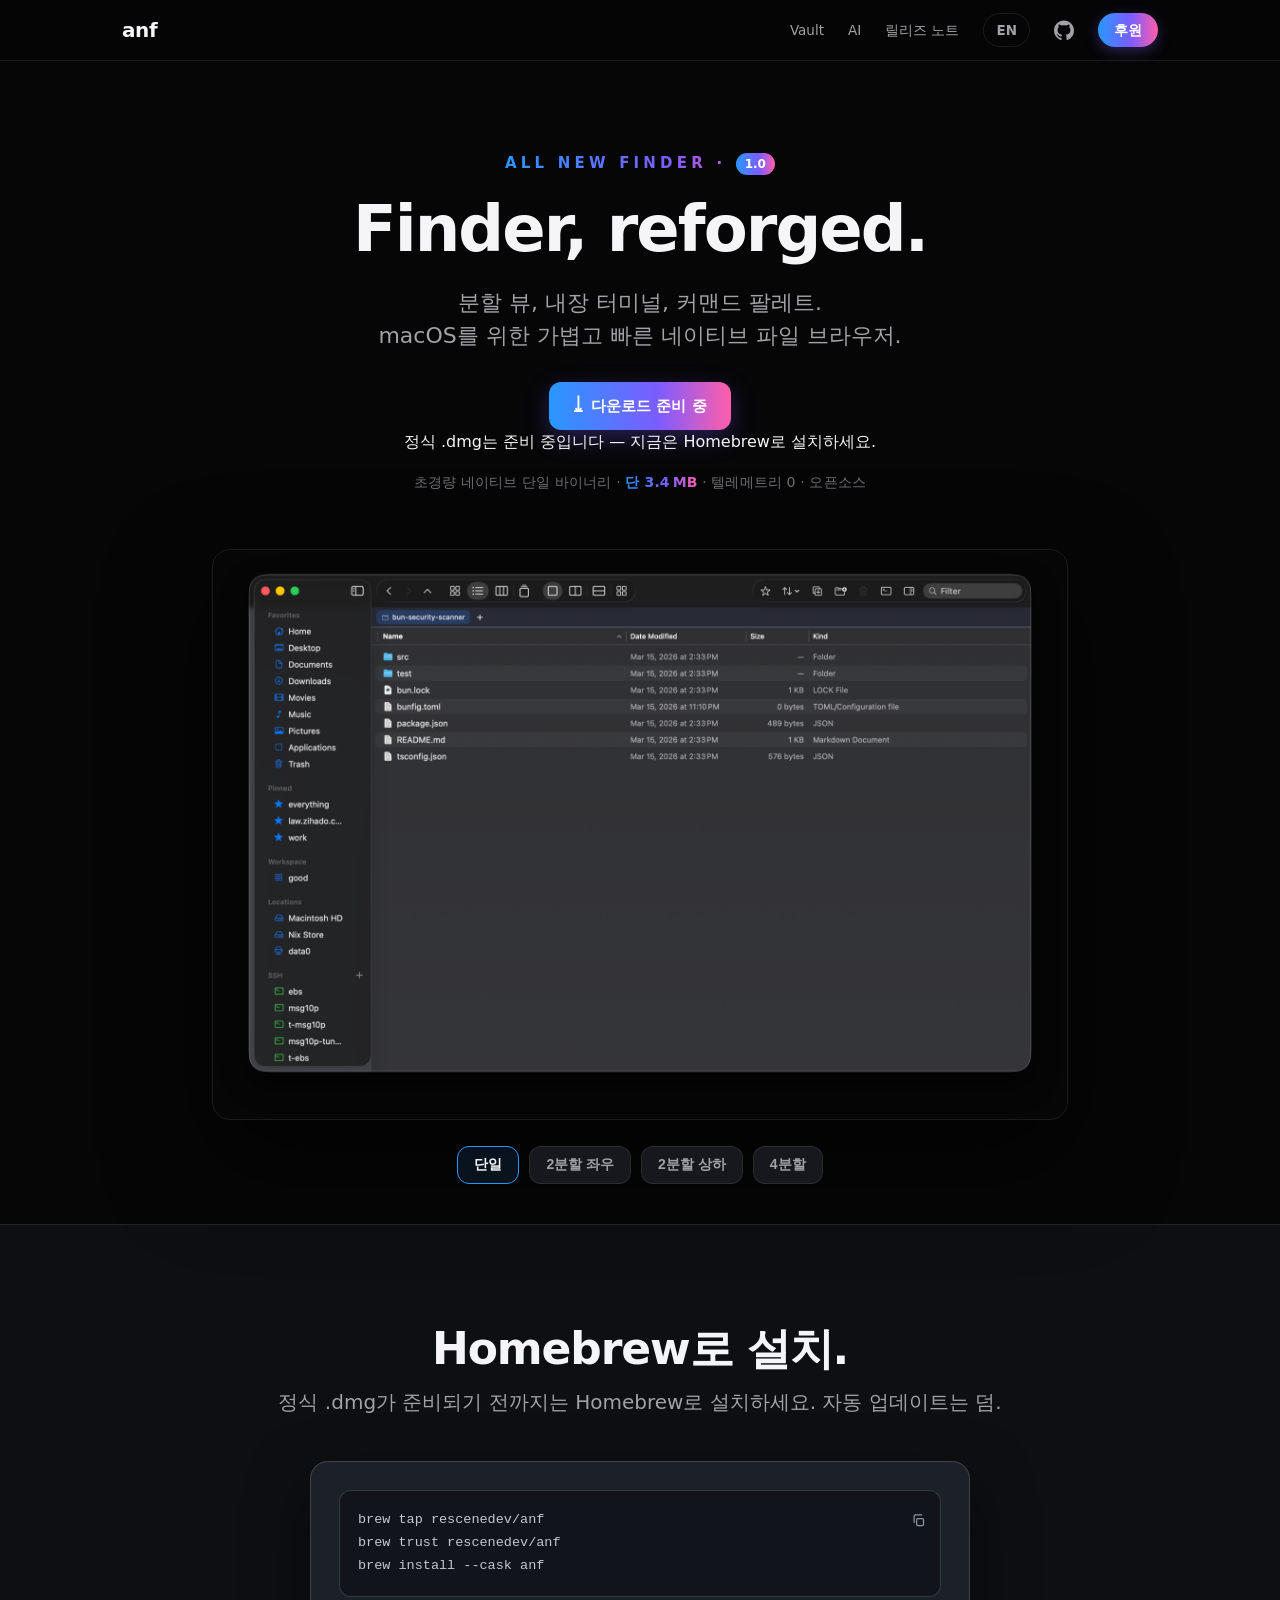
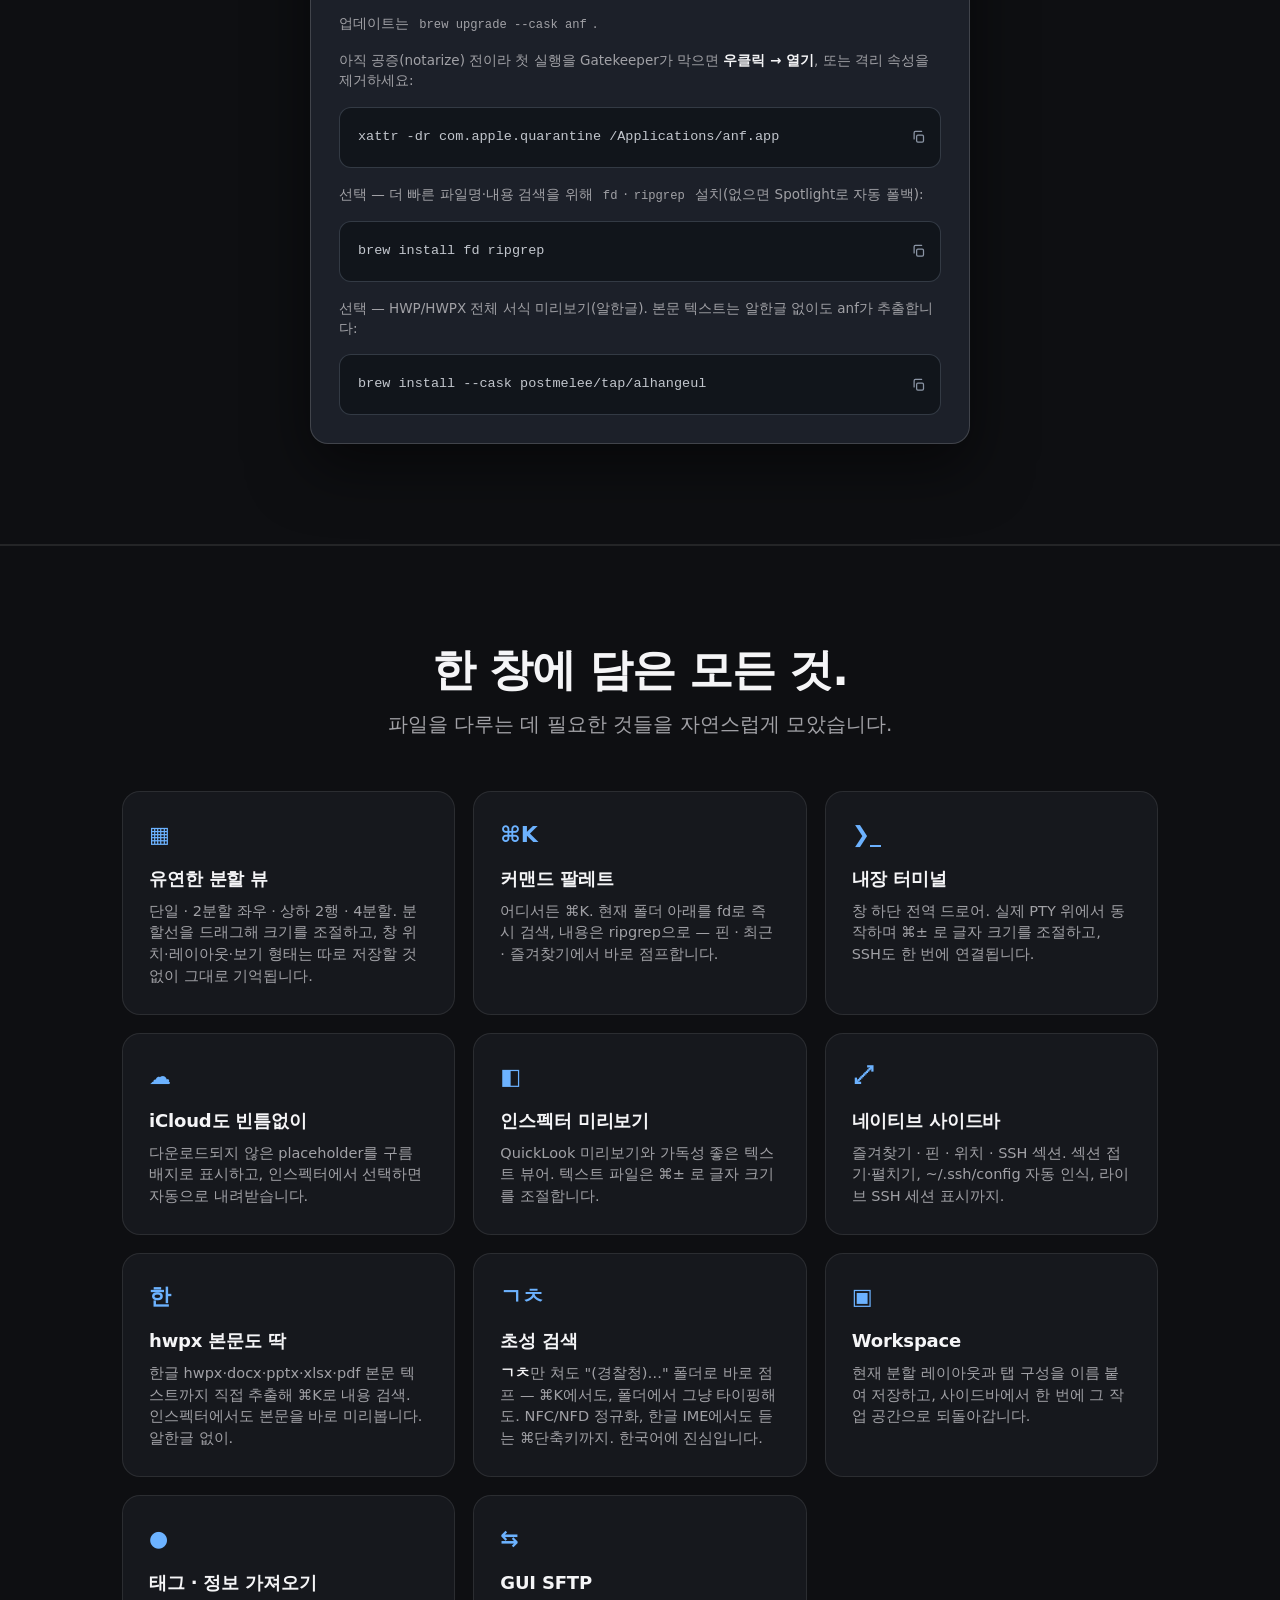
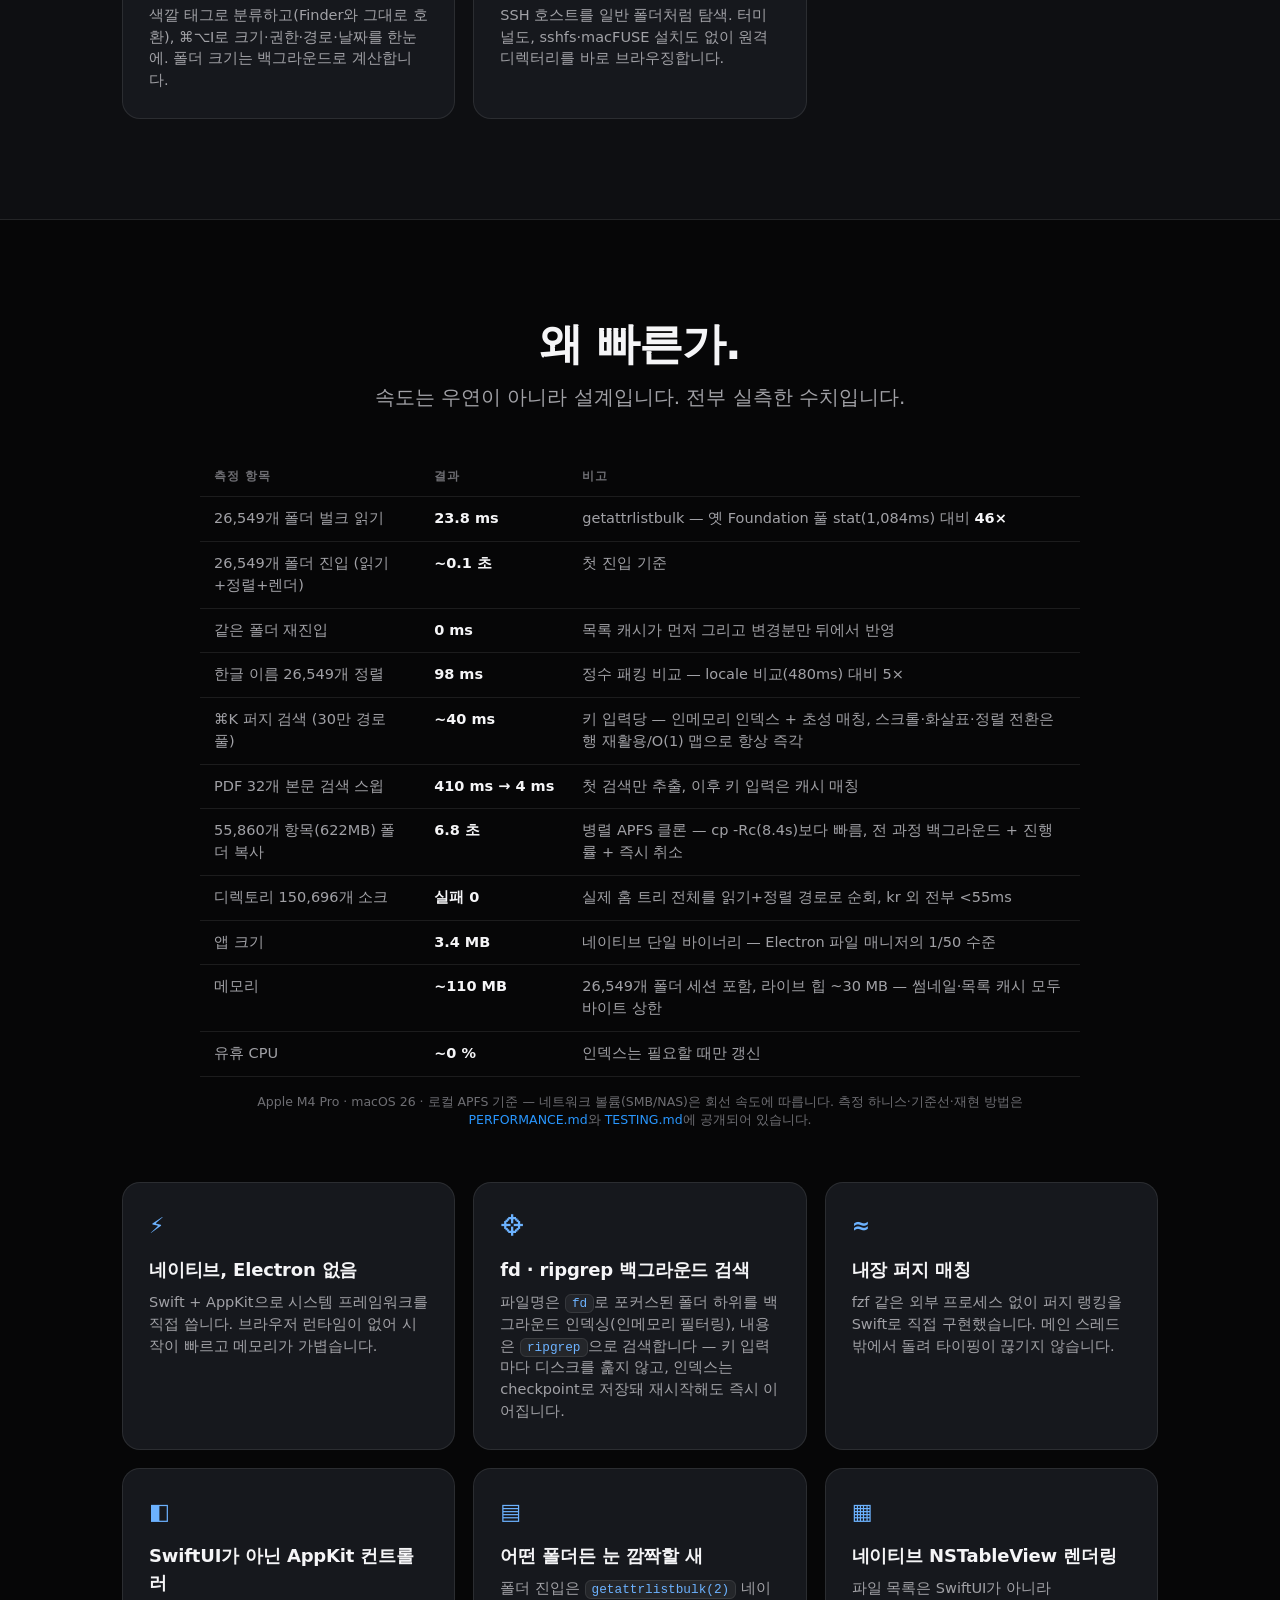
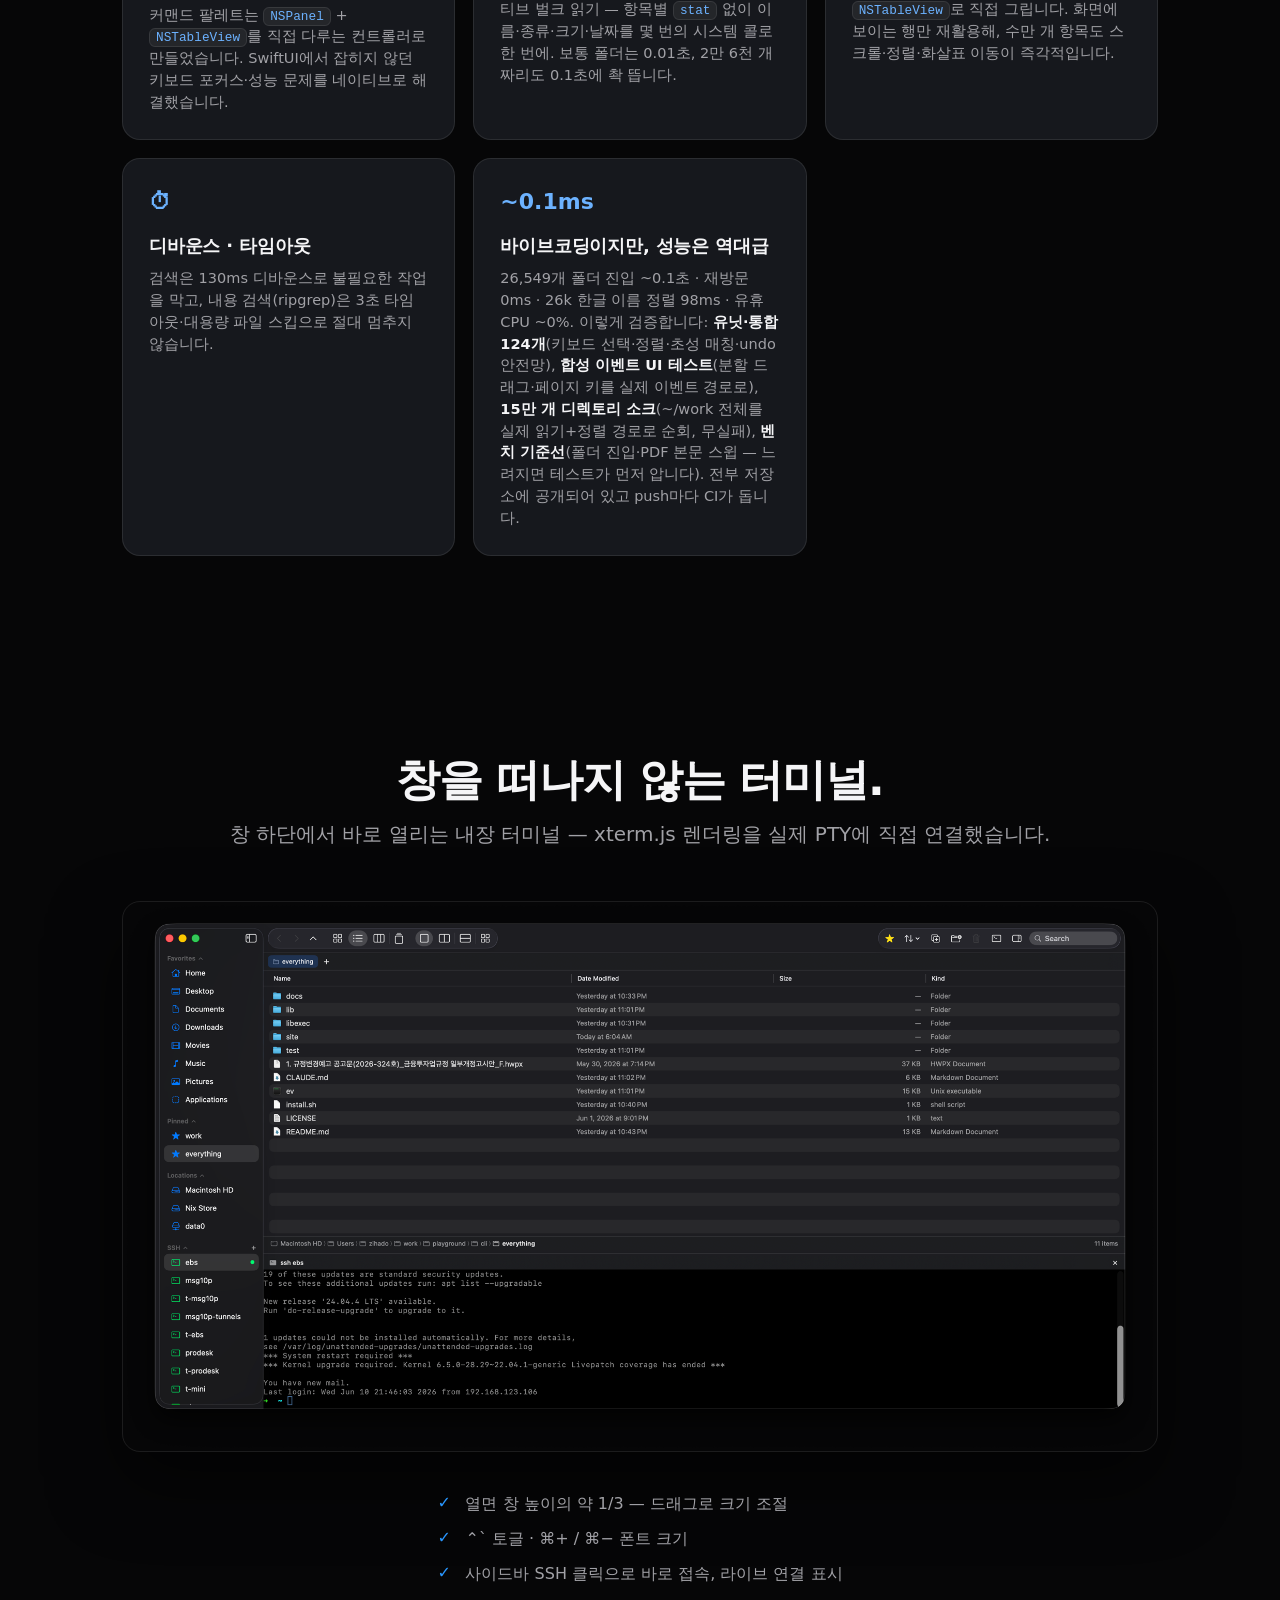
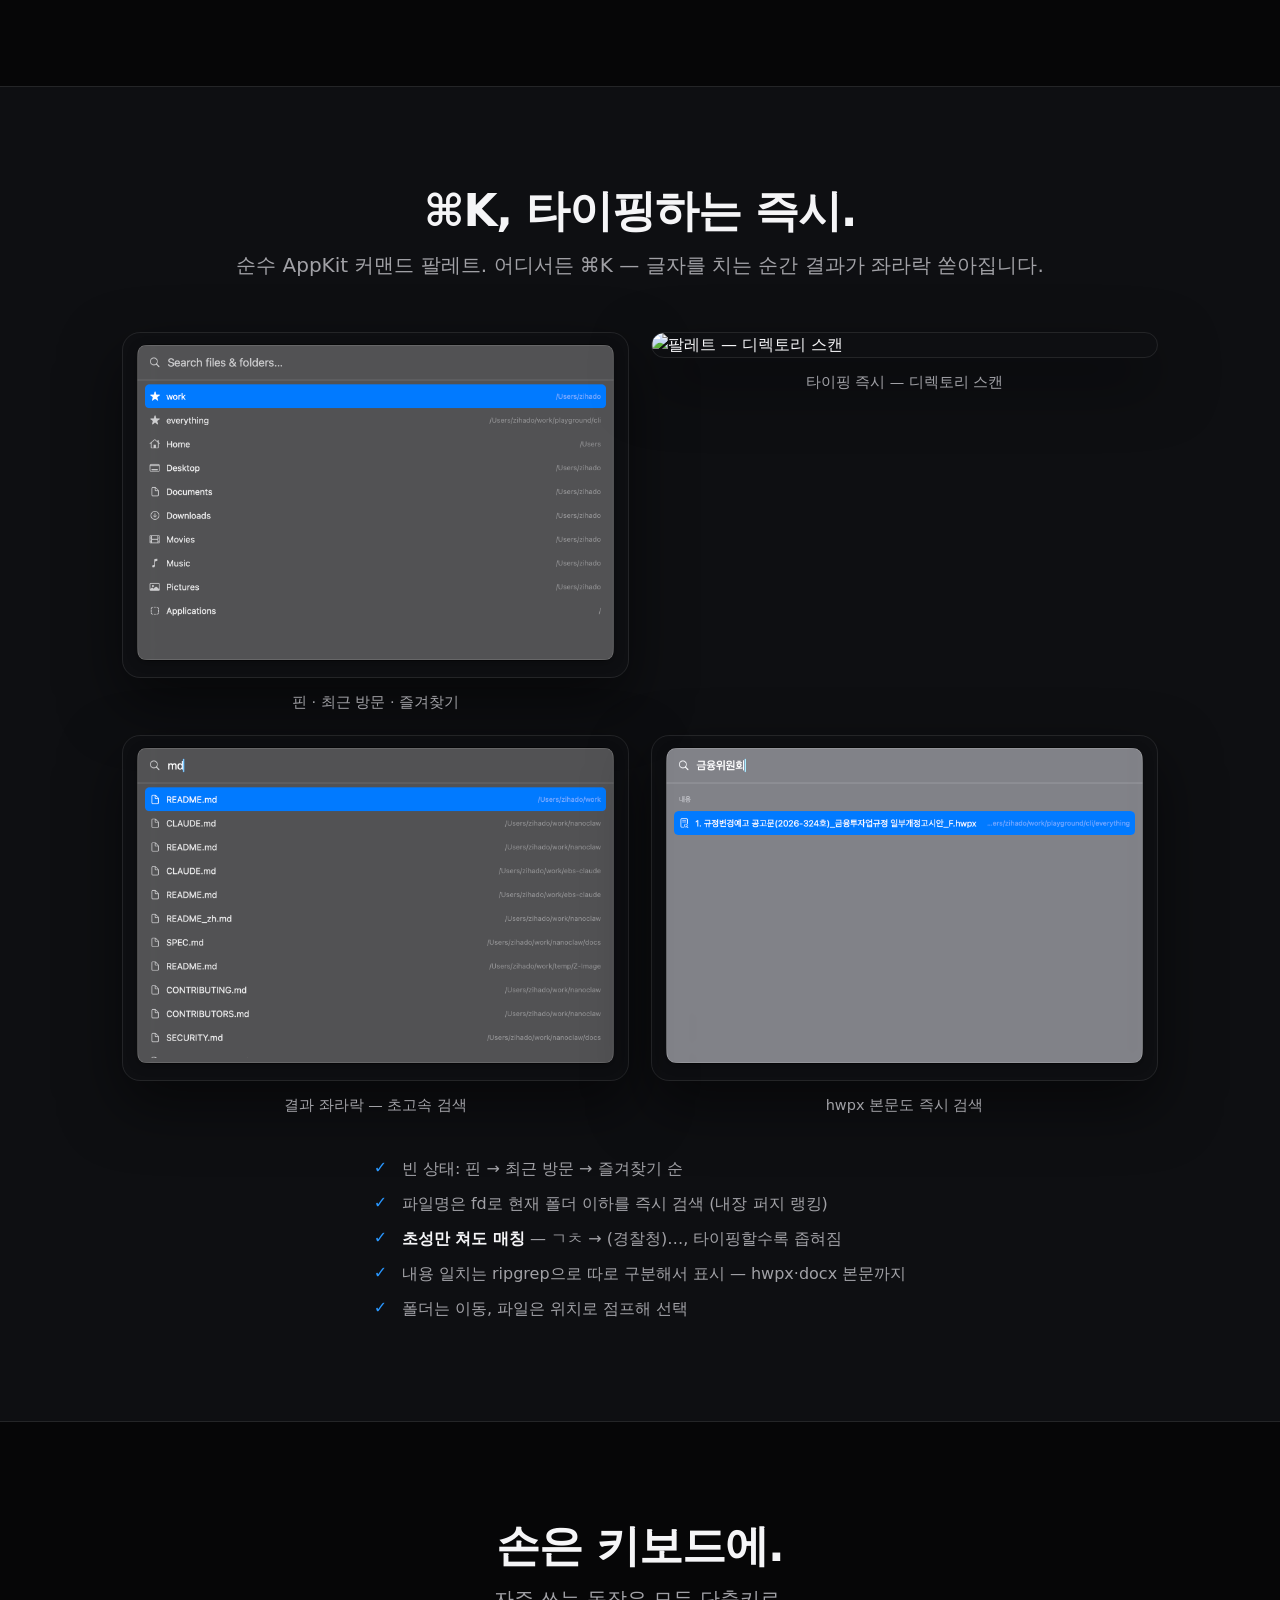
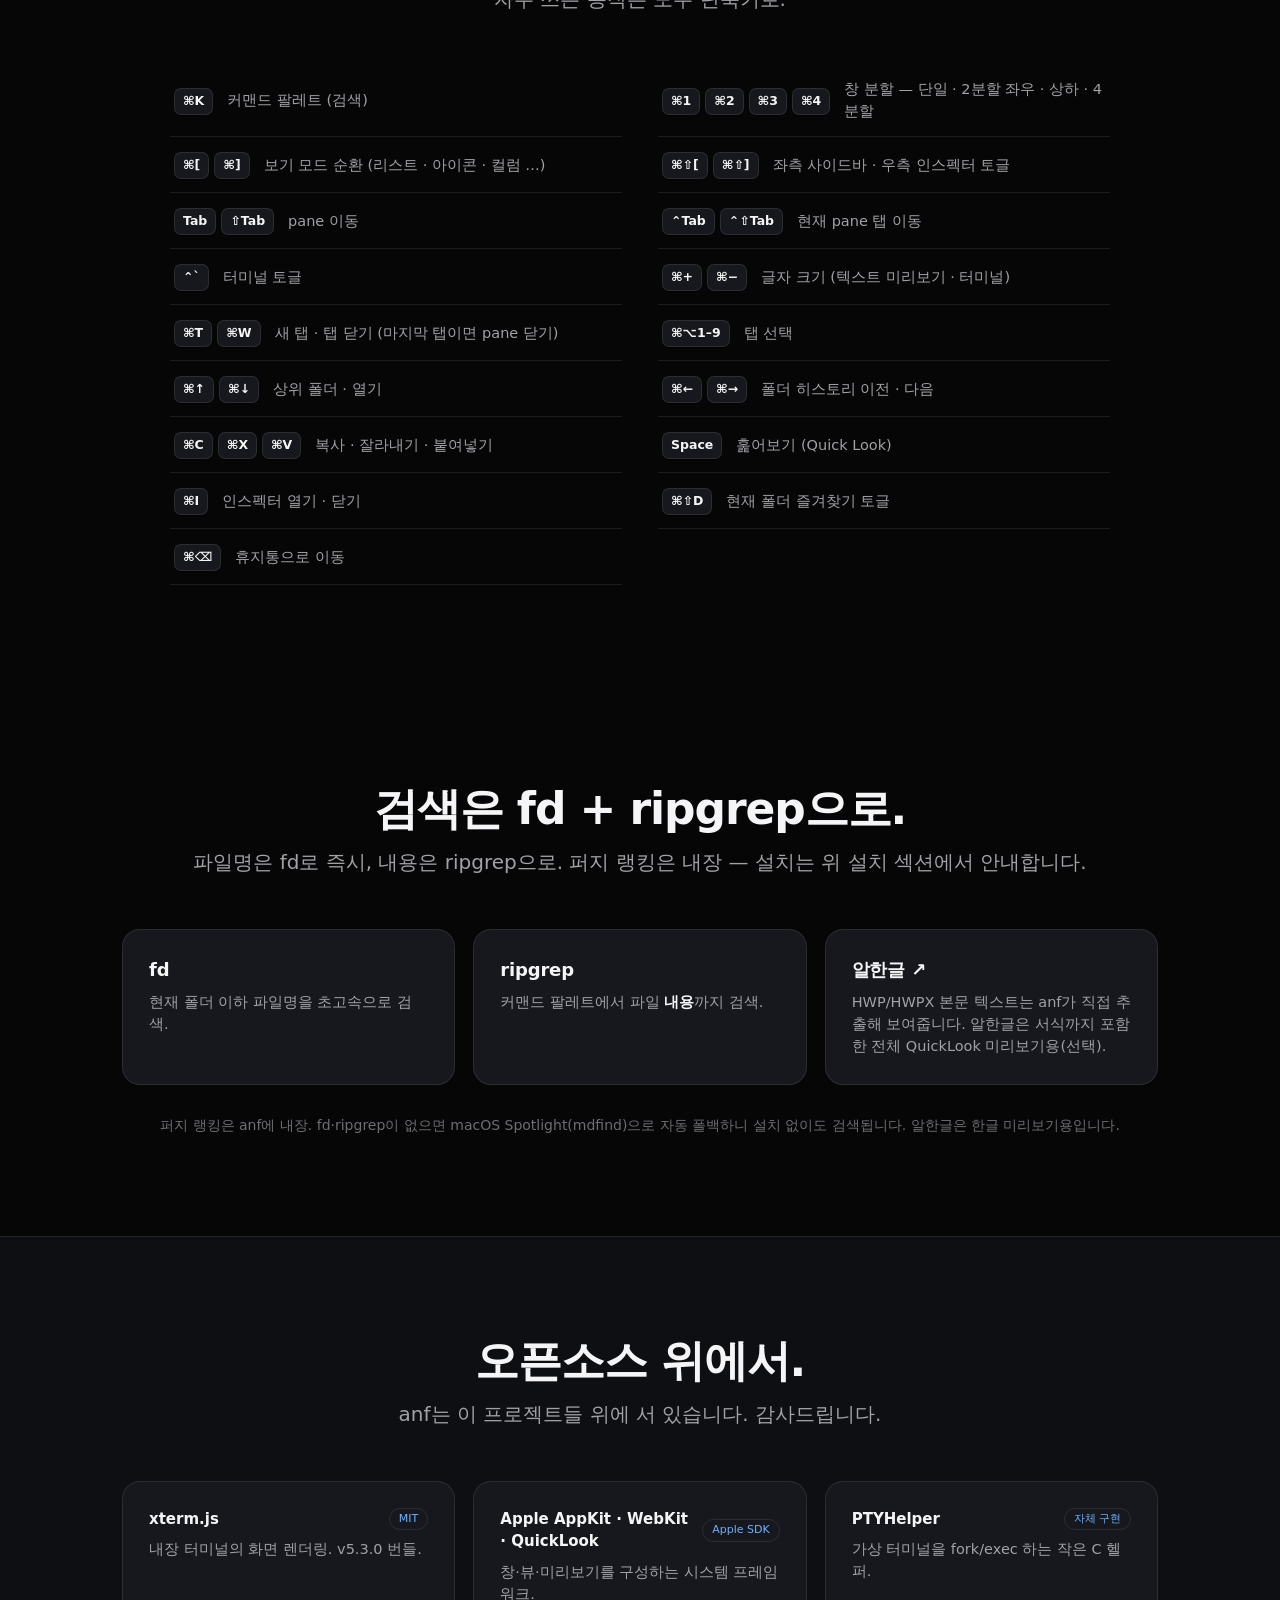
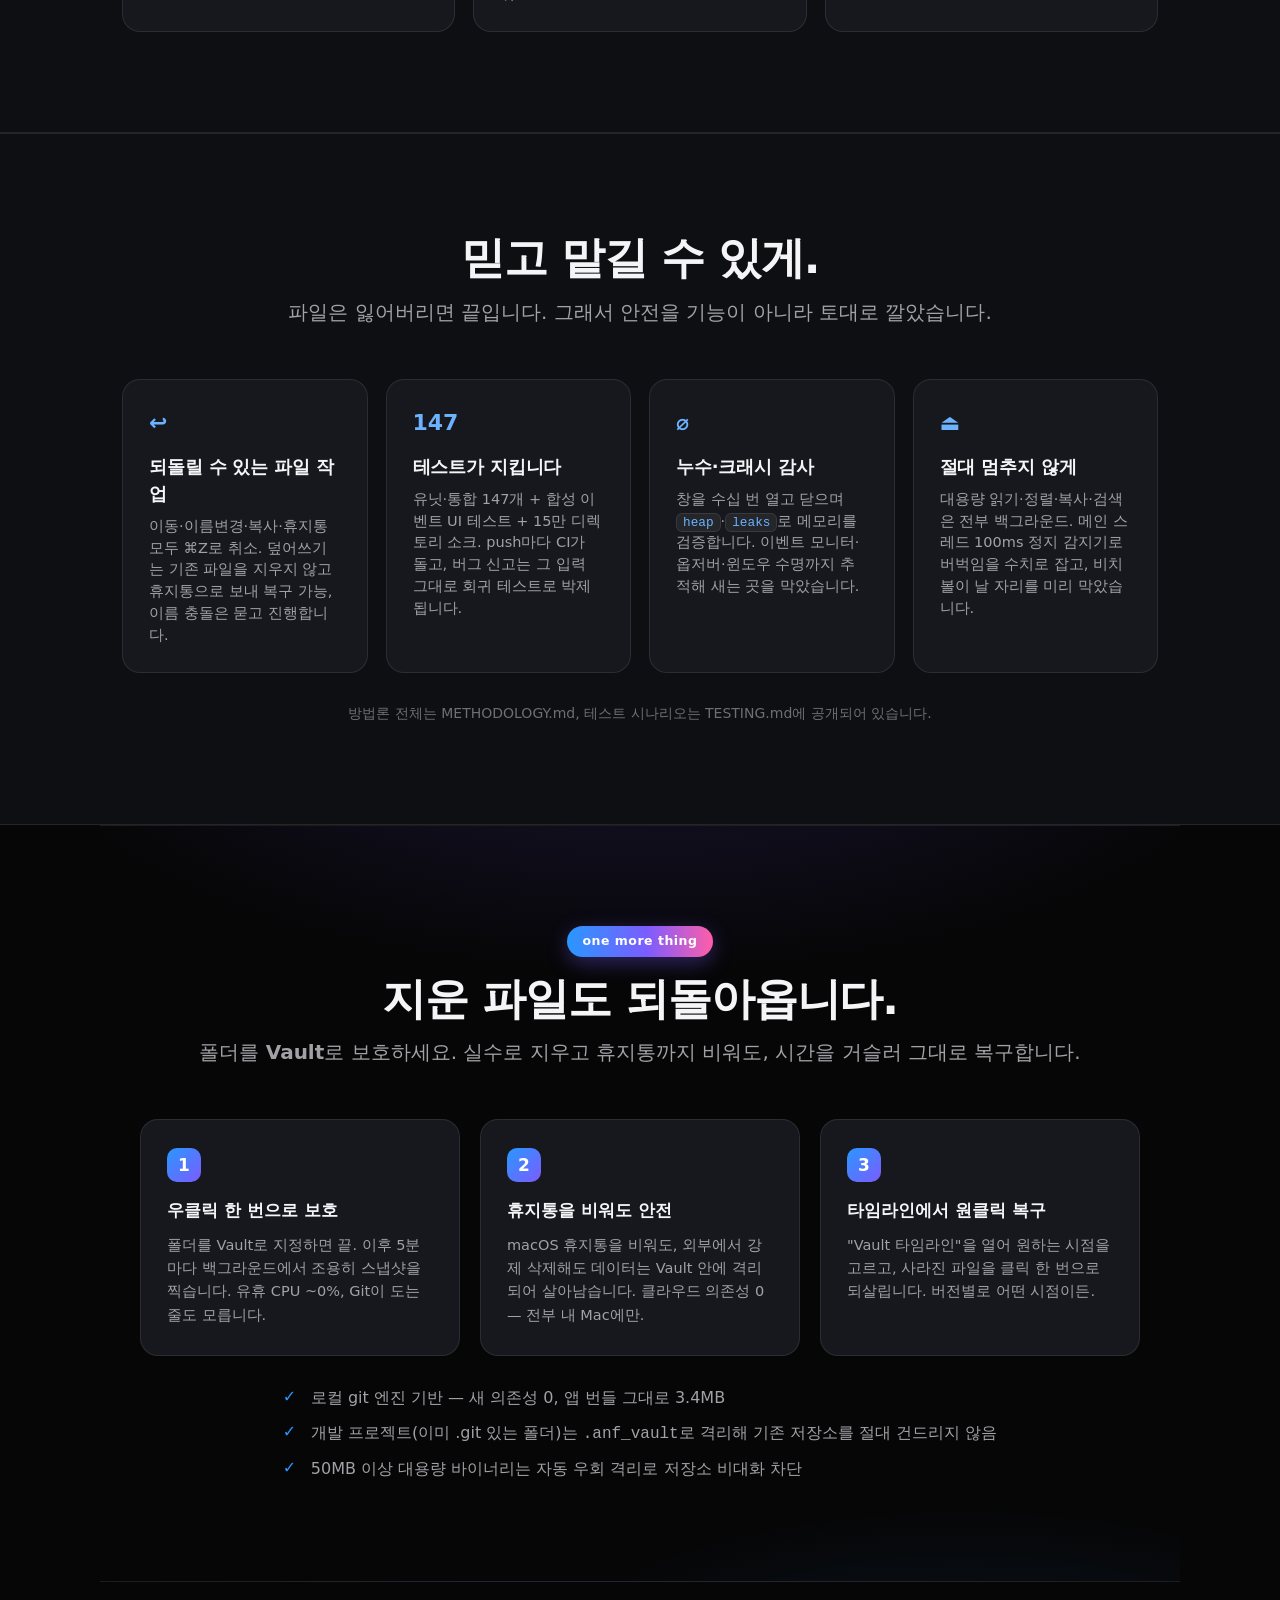
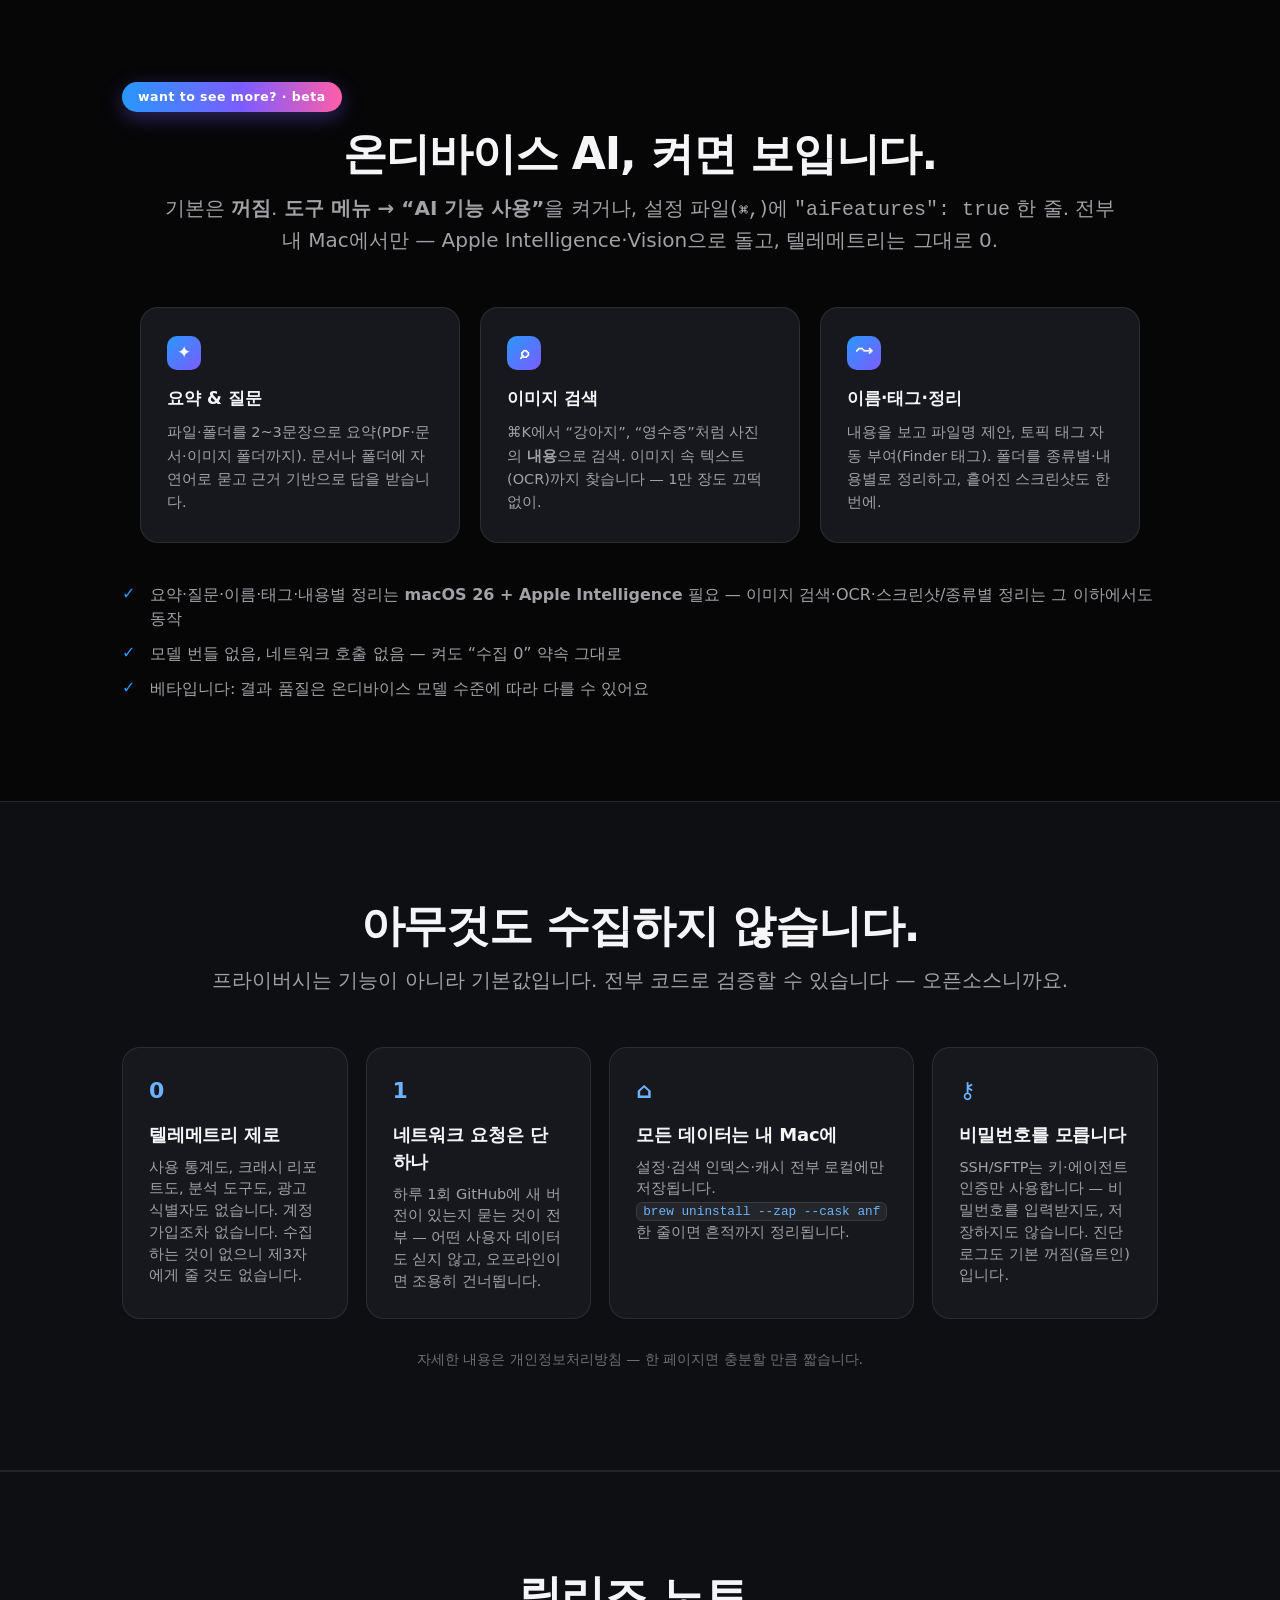
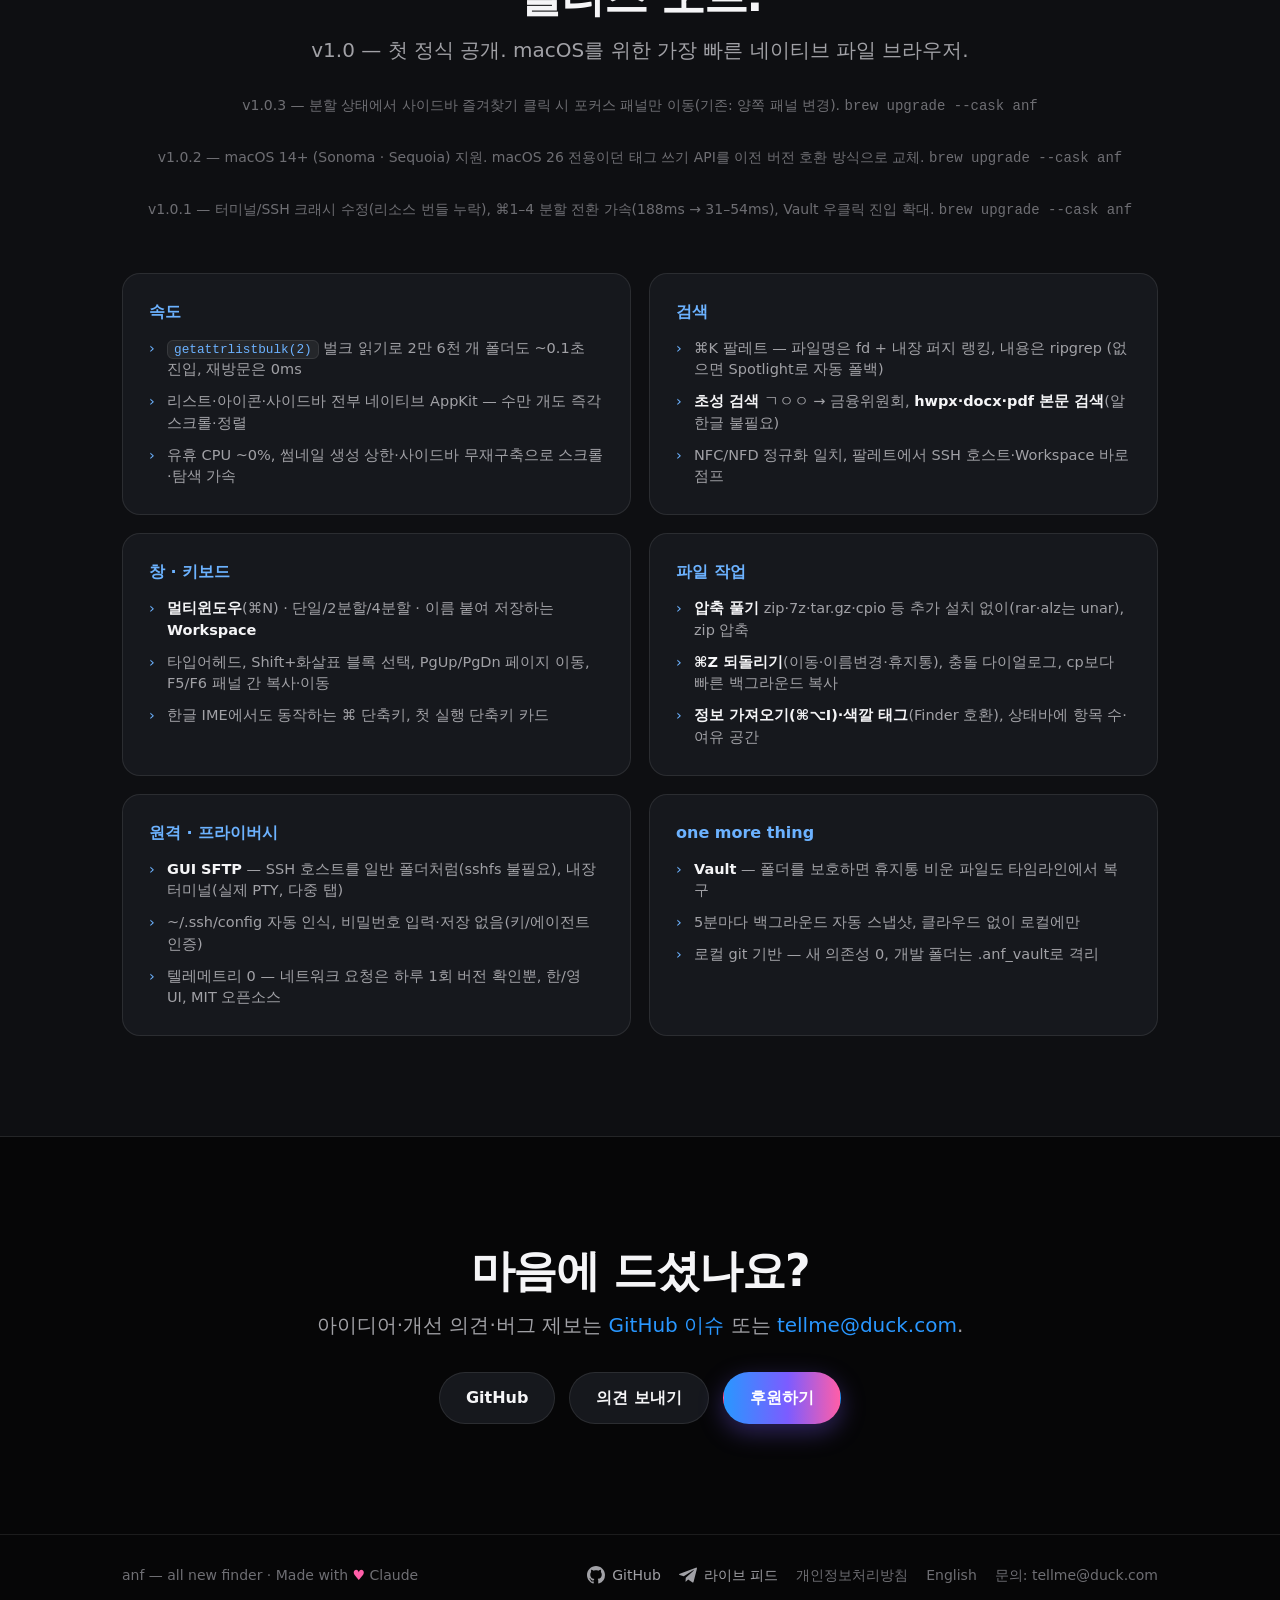
==== commit b03f6527: "docs(landing): add on-device AI section (beta, opt-in) New 'want to see more? · beta' showcase betwe" ====
--- a/docs/index.html
+++ b/docs/index.html
@@ -31,6 +31,7 @@
     <a class="brand" href="#top">anf</a>
     <nav class="nav-links">
       <a href="#vault">Vault</a>
+      <a href="#ai">AI</a>
       <a href="#release">릴리즈 노트</a>
       <a class="nav-lang" href="en/">EN</a>
       <a class="nav-gh" href="https://github.com/rescenedev/anf" target="_blank" rel="noopener" aria-label="GitHub"><svg viewBox="0 0 24 24" width="20" height="20" fill="currentColor"><path d="M12 .5C5.37.5 0 5.87 0 12.5c0 5.3 3.44 9.8 8.21 11.39.6.11.82-.26.82-.58 0-.29-.01-1.05-.02-2.06-3.34.73-4.04-1.61-4.04-1.61-.55-1.39-1.34-1.76-1.34-1.76-1.09-.75.08-.73.08-.73 1.2.08 1.84 1.24 1.84 1.24 1.07 1.83 2.81 1.3 3.5.99.11-.78.42-1.3.76-1.6-2.67-.3-5.47-1.34-5.47-5.95 0-1.32.47-2.39 1.24-3.23-.13-.3-.54-1.53.12-3.18 0 0 1.01-.32 3.3 1.23a11.5 11.5 0 0 1 6.01 0c2.29-1.55 3.3-1.23 3.3-1.23.66 1.65.25 2.88.12 3.18.77.84 1.24 1.91 1.24 3.23 0 4.62-2.81 5.64-5.49 5.94.43.37.81 1.1.81 2.22 0 1.61-.01 2.9-.01 3.29 0 .32.21.7.82.58A12.01 12.01 0 0 0 24 12.5C24 5.87 18.63.5 12 .5z"/></svg></a>
@@ -398,6 +399,35 @@
     </ul>
   </section>
 
+  <!-- AI (beta, opt-in) -->
+  <section id="ai" class="showcase">
+    <div class="vault-badge">want to see more? · beta</div>
+    <h2 class="centered">온디바이스 AI, 켜면 보입니다.</h2>
+    <p class="sub centered">기본은 <b>꺼짐</b>. <b>도구 메뉴 → “AI 기능 사용”</b>을 켜거나, 설정 파일(<code>⌘,</code>)에 <code>"aiFeatures": true</code> 한 줄. 전부 내 Mac에서만 — Apple Intelligence·Vision으로 돌고, 텔레메트리는 그대로 0.</p>
+    <div class="vault-grid">
+      <div class="vault-step">
+        <div class="vault-num">✦</div>
+        <h3>요약 &amp; 질문</h3>
+        <p>파일·폴더를 2~3문장으로 요약(PDF·문서·이미지 폴더까지). 문서나 폴더에 자연어로 묻고 근거 기반으로 답을 받습니다.</p>
+      </div>
+      <div class="vault-step">
+        <div class="vault-num">⌕</div>
+        <h3>이미지 검색</h3>
+        <p>⌘K에서 “강아지”, “영수증”처럼 사진의 <b>내용</b>으로 검색. 이미지 속 텍스트(OCR)까지 찾습니다 — 1만 장도 끄떡없이.</p>
+      </div>
+      <div class="vault-step">
+        <div class="vault-num">⤳</div>
+        <h3>이름·태그·정리</h3>
+        <p>내용을 보고 파일명 제안, 토픽 태그 자동 부여(Finder 태그). 폴더를 종류별·내용별로 정리하고, 흩어진 스크린샷도 한 번에.</p>
+      </div>
+    </div>
+    <ul class="ticks centered-list">
+      <li>요약·질문·이름·태그·내용별 정리는 <b>macOS 26 + Apple Intelligence</b> 필요 — 이미지 검색·OCR·스크린샷/종류별 정리는 그 이하에서도 동작</li>
+      <li>모델 번들 없음, 네트워크 호출 없음 — 켜도 “수집 0” 약속 그대로</li>
+      <li>베타입니다: 결과 품질은 온디바이스 모델 수준에 따라 다를 수 있어요</li>
+    </ul>
+  </section>
+
   <!-- Privacy -->
   <section id="privacy" class="band">
     <div class="band-inner">
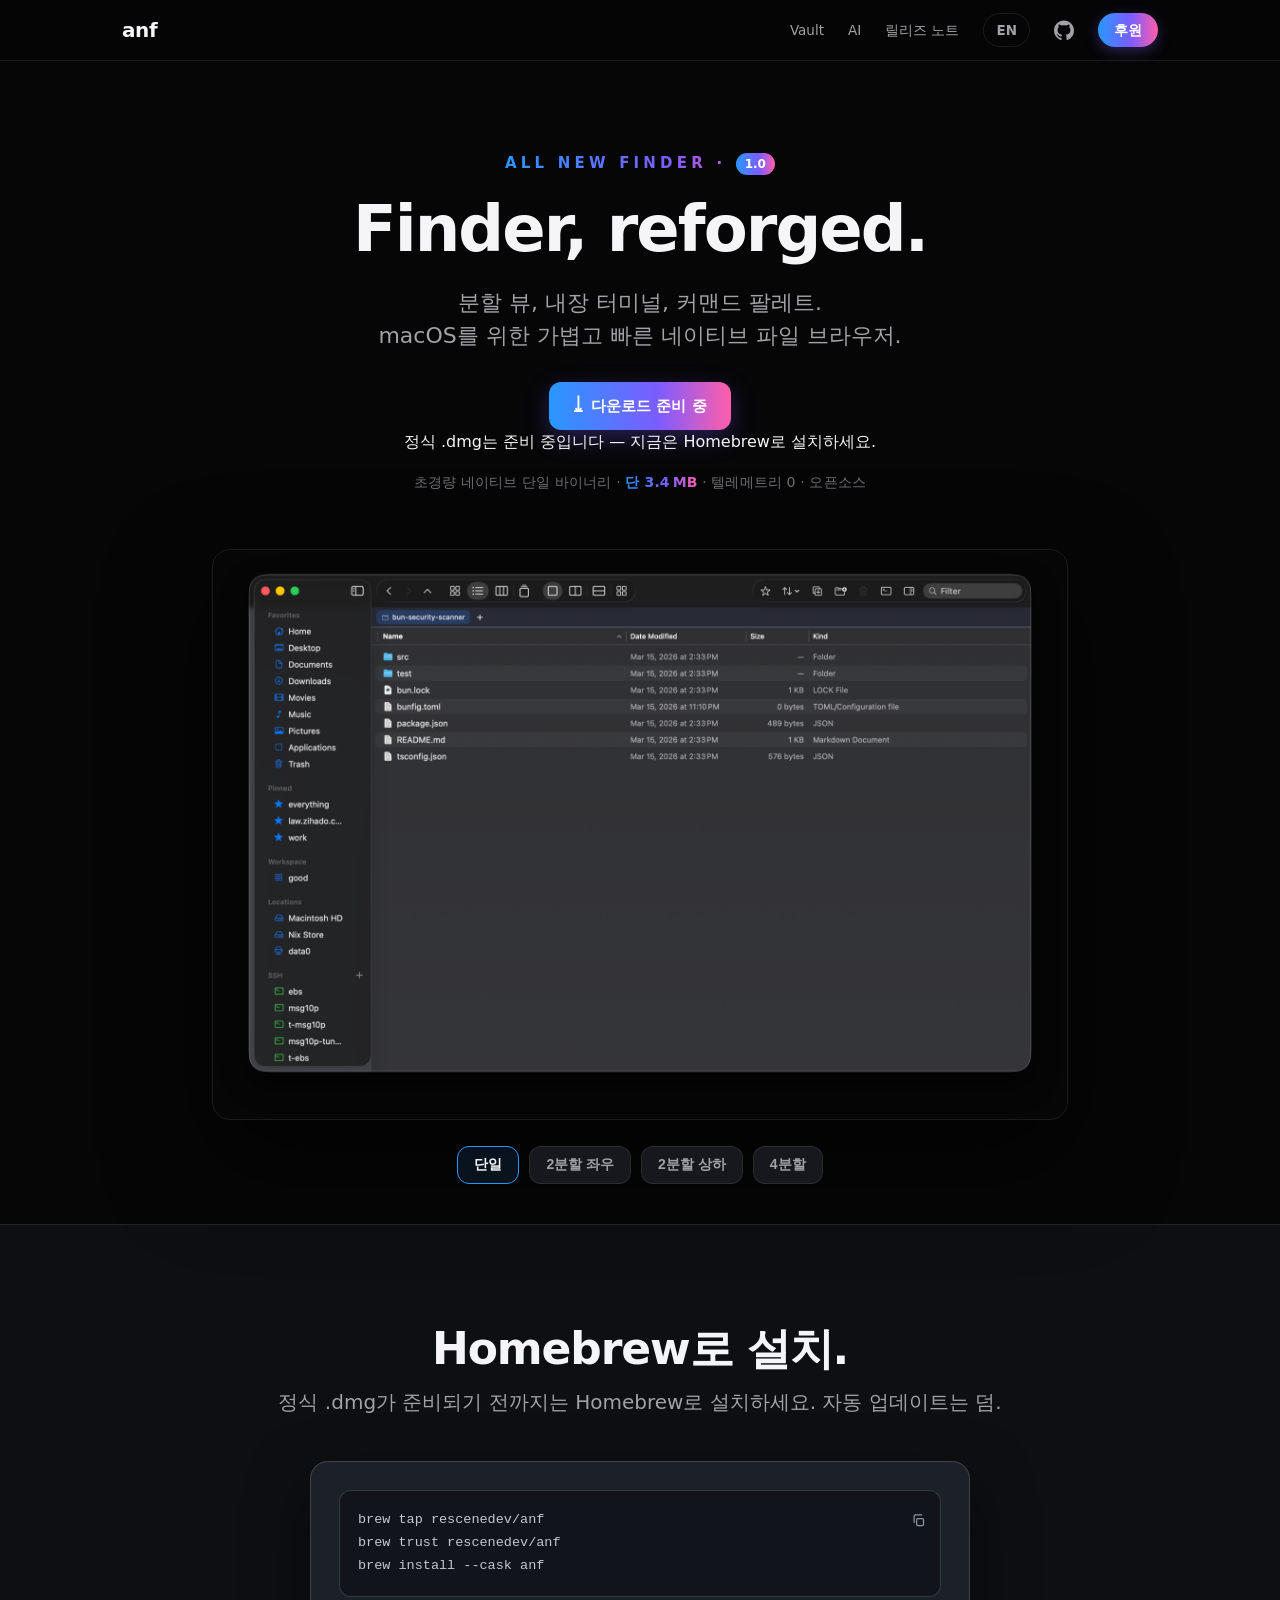
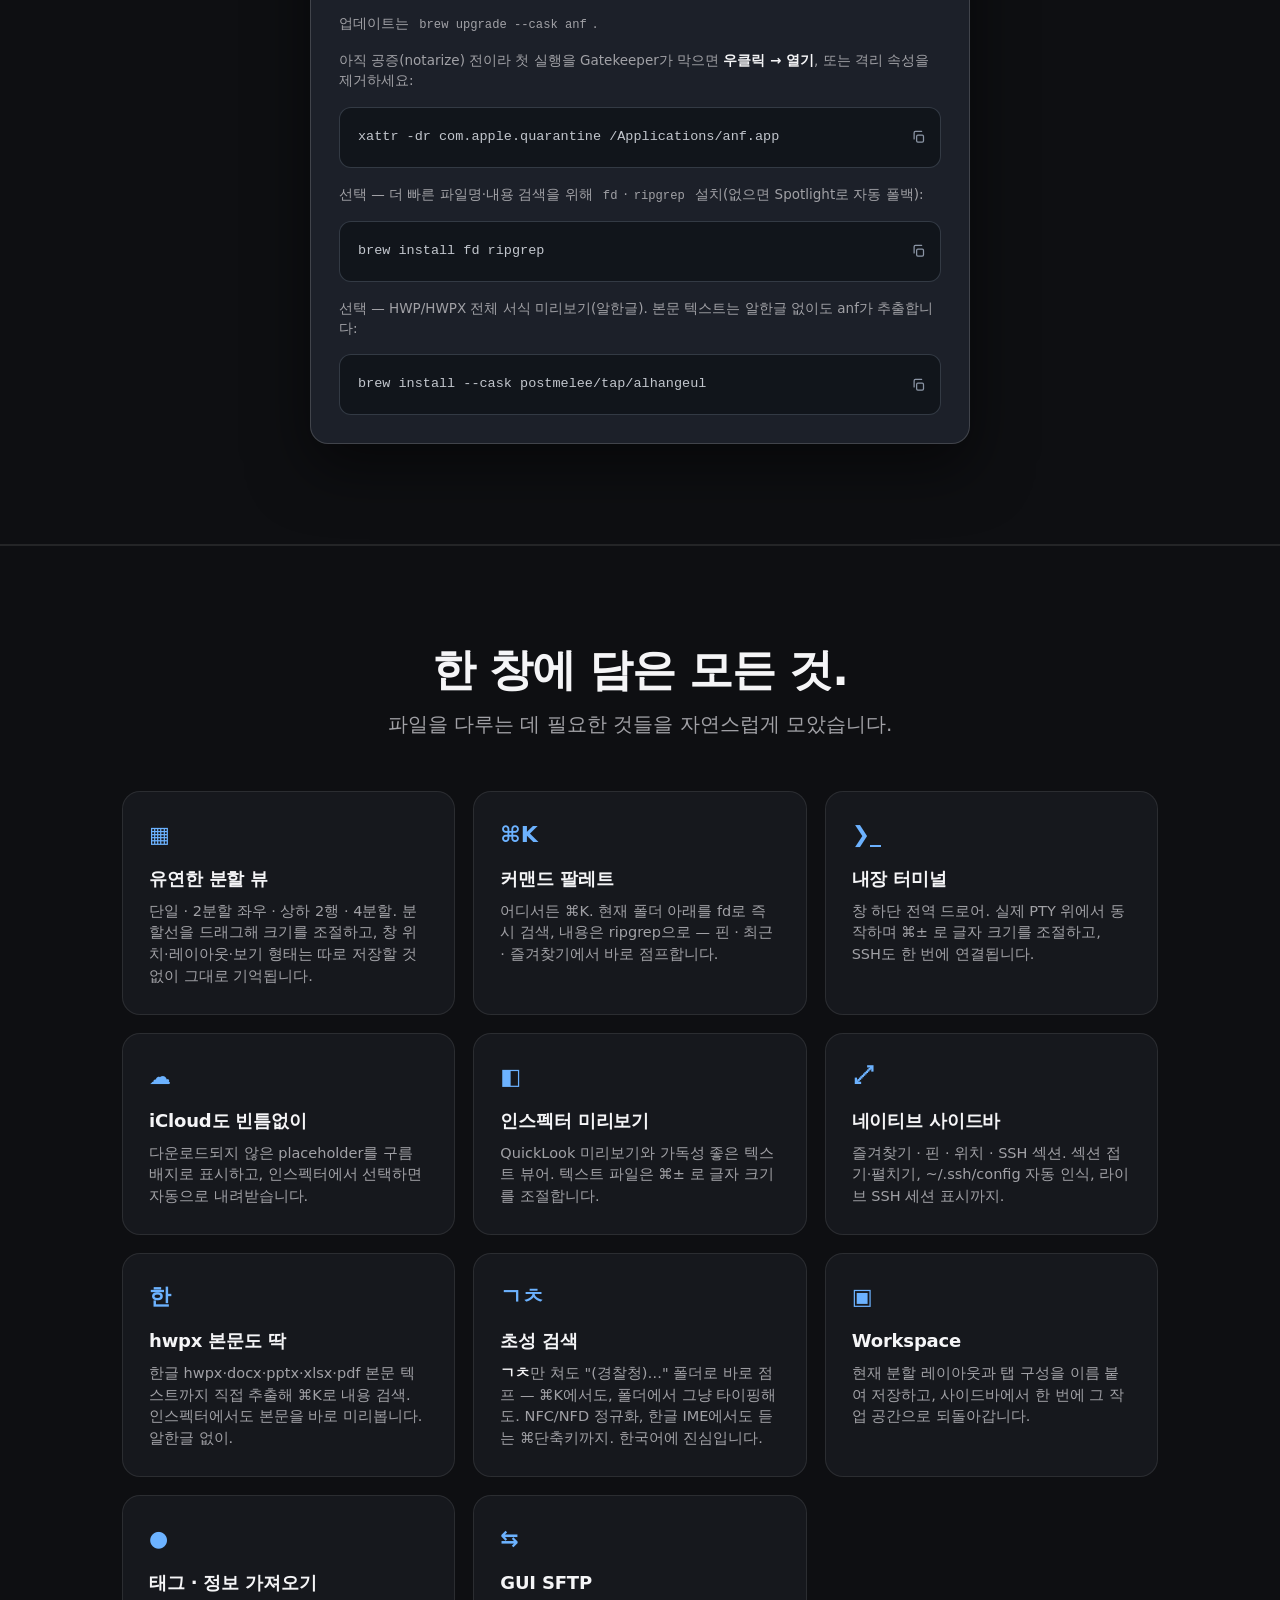
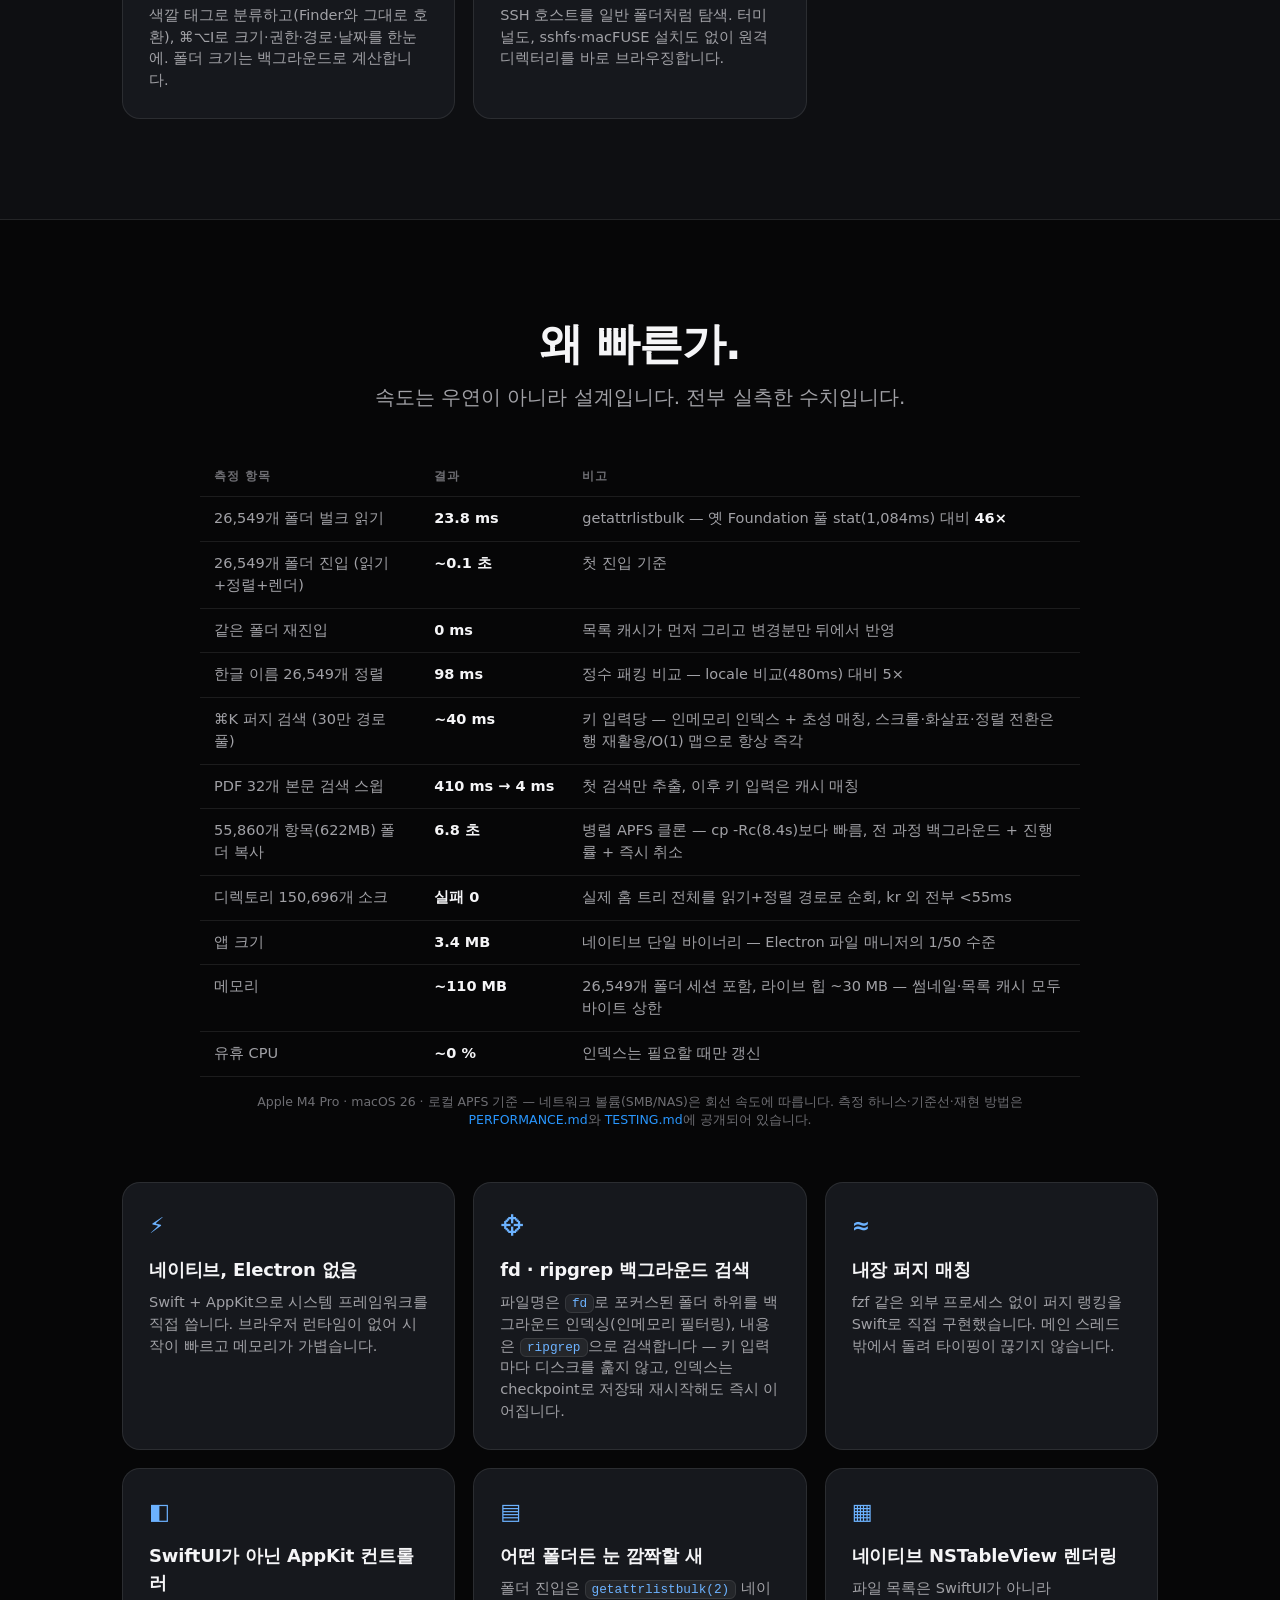
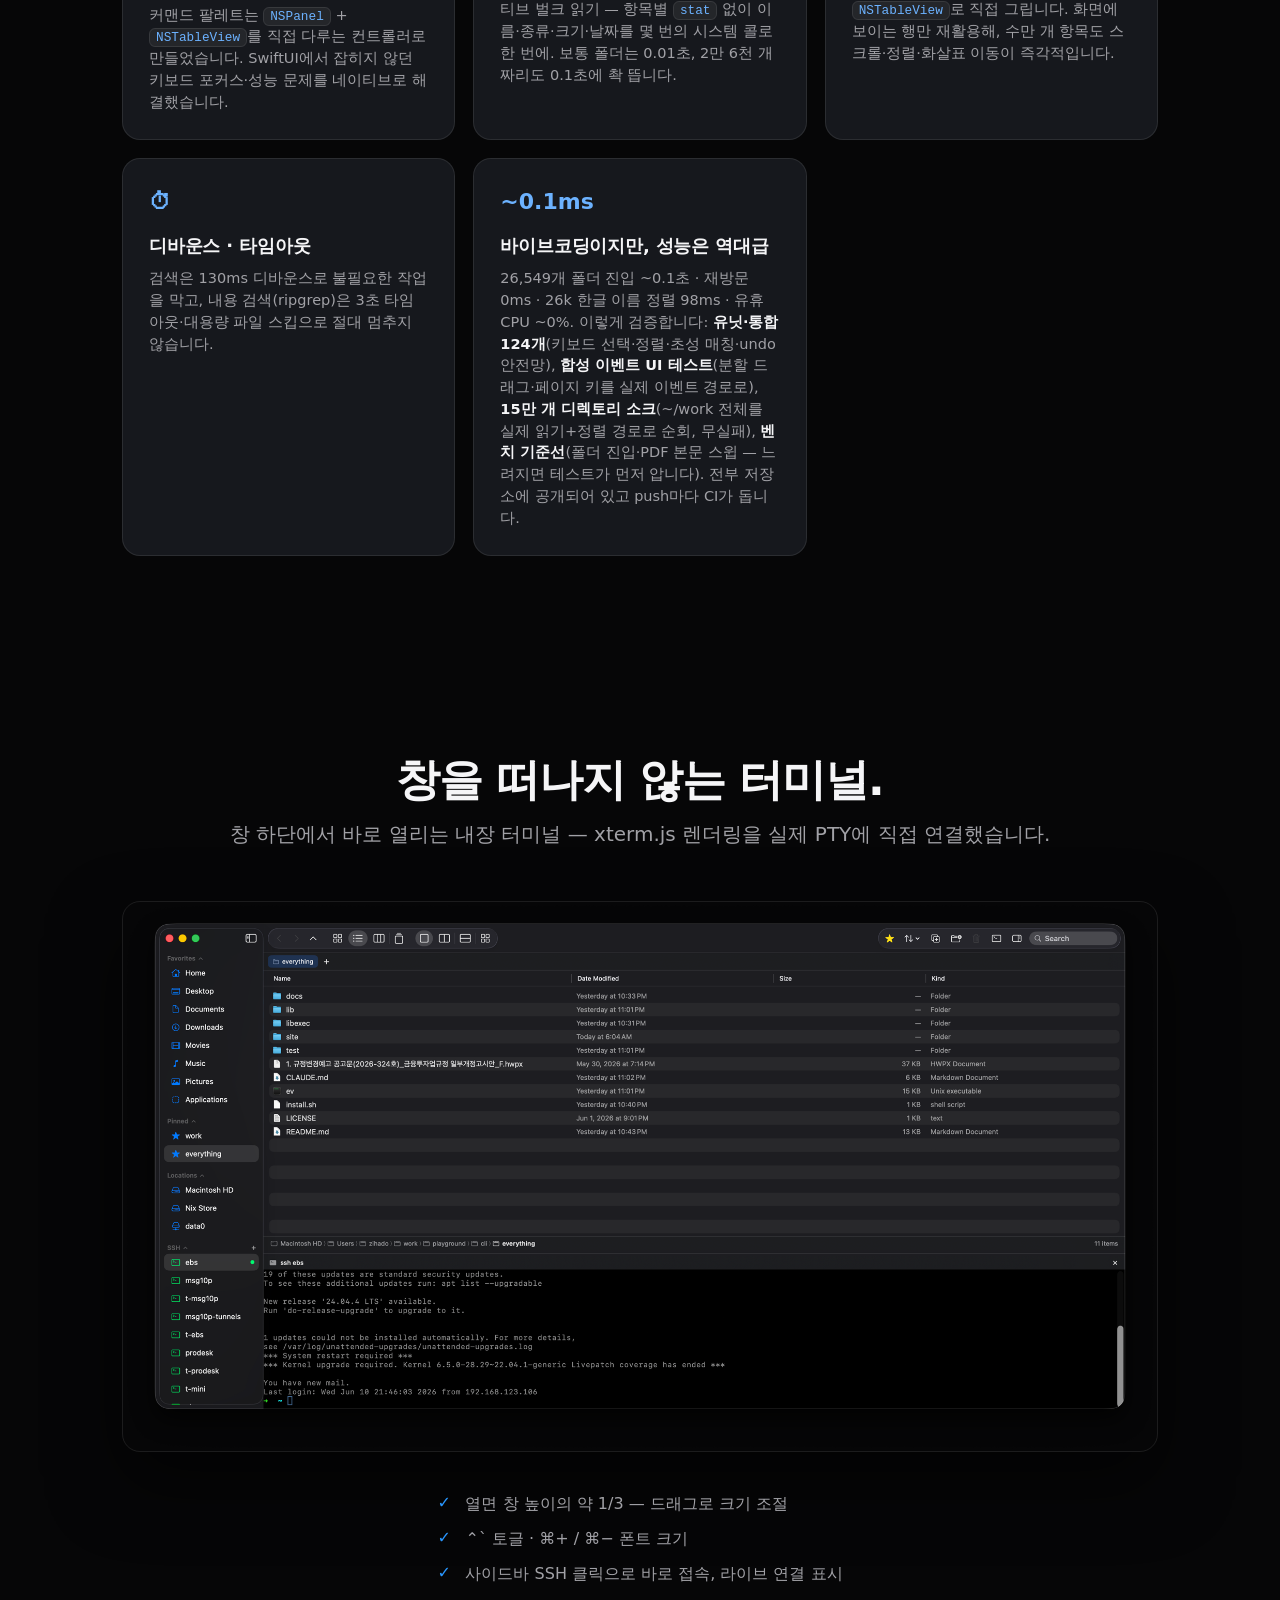
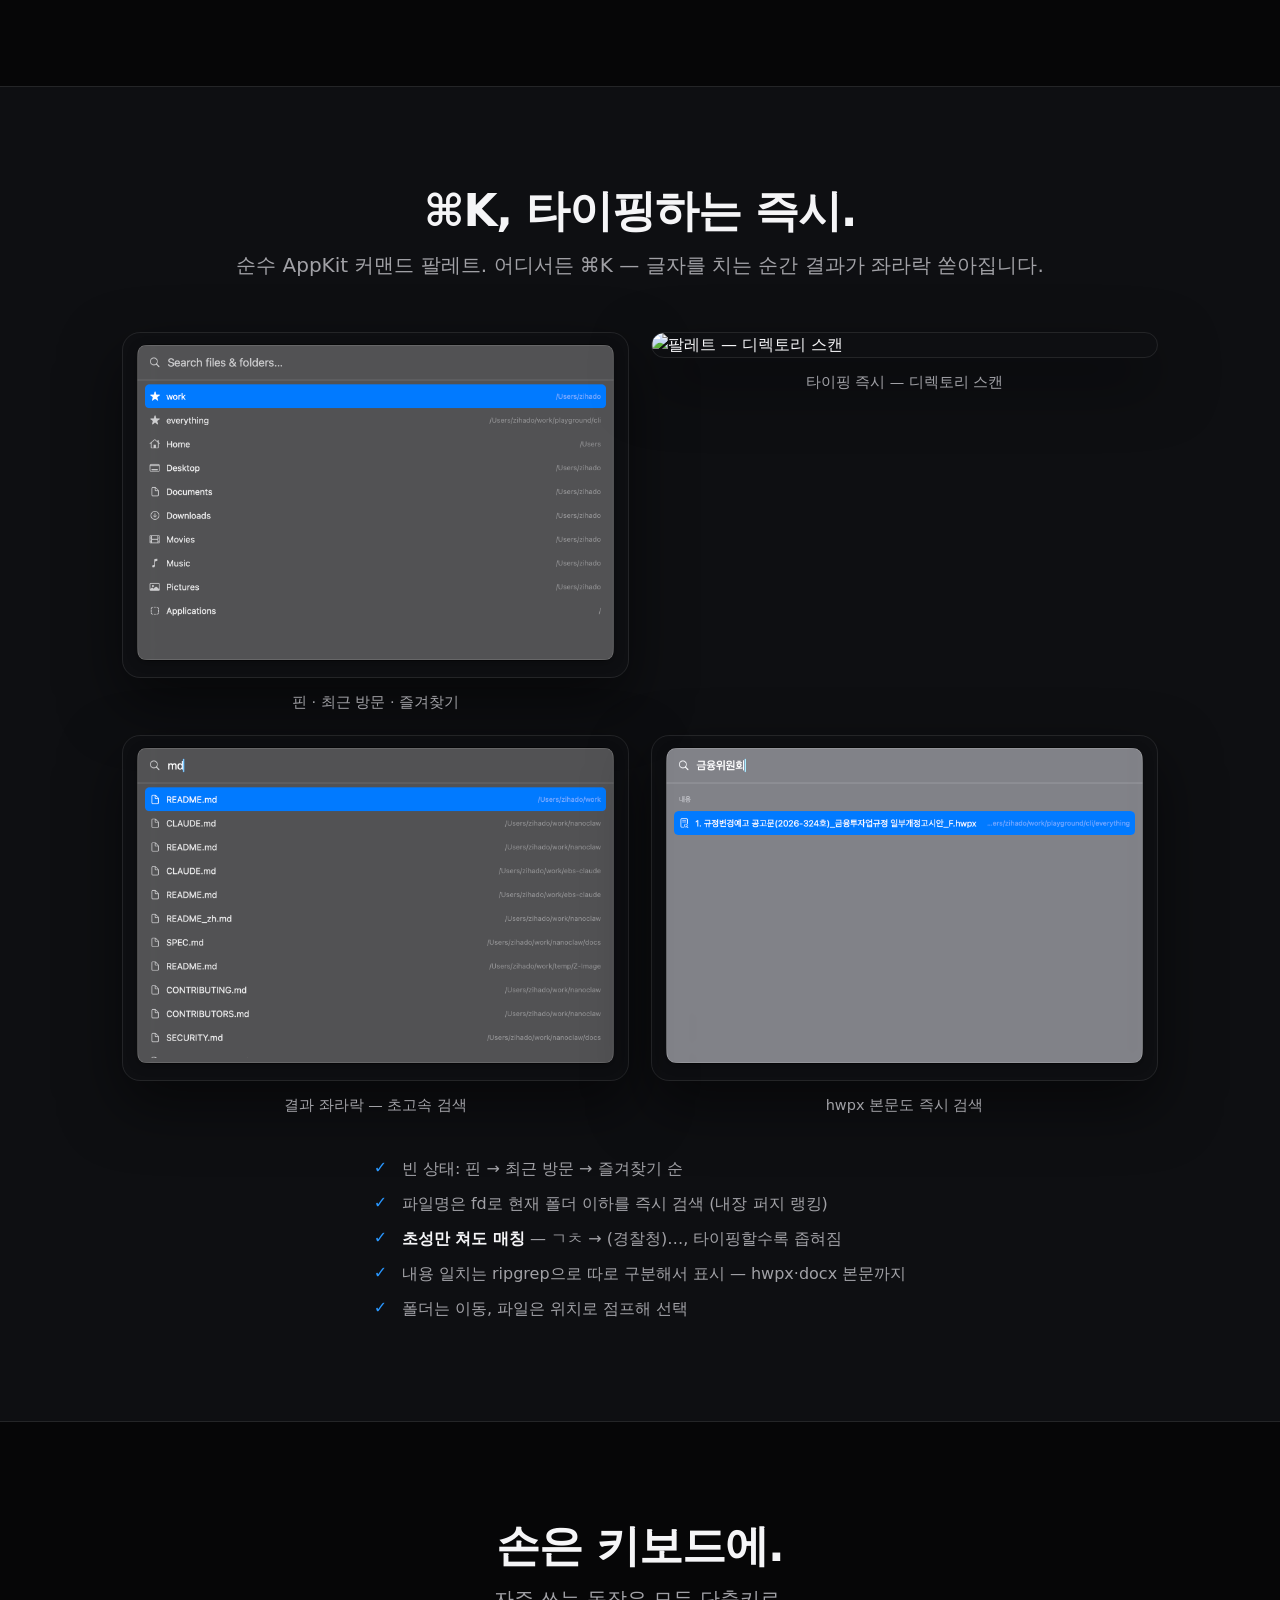
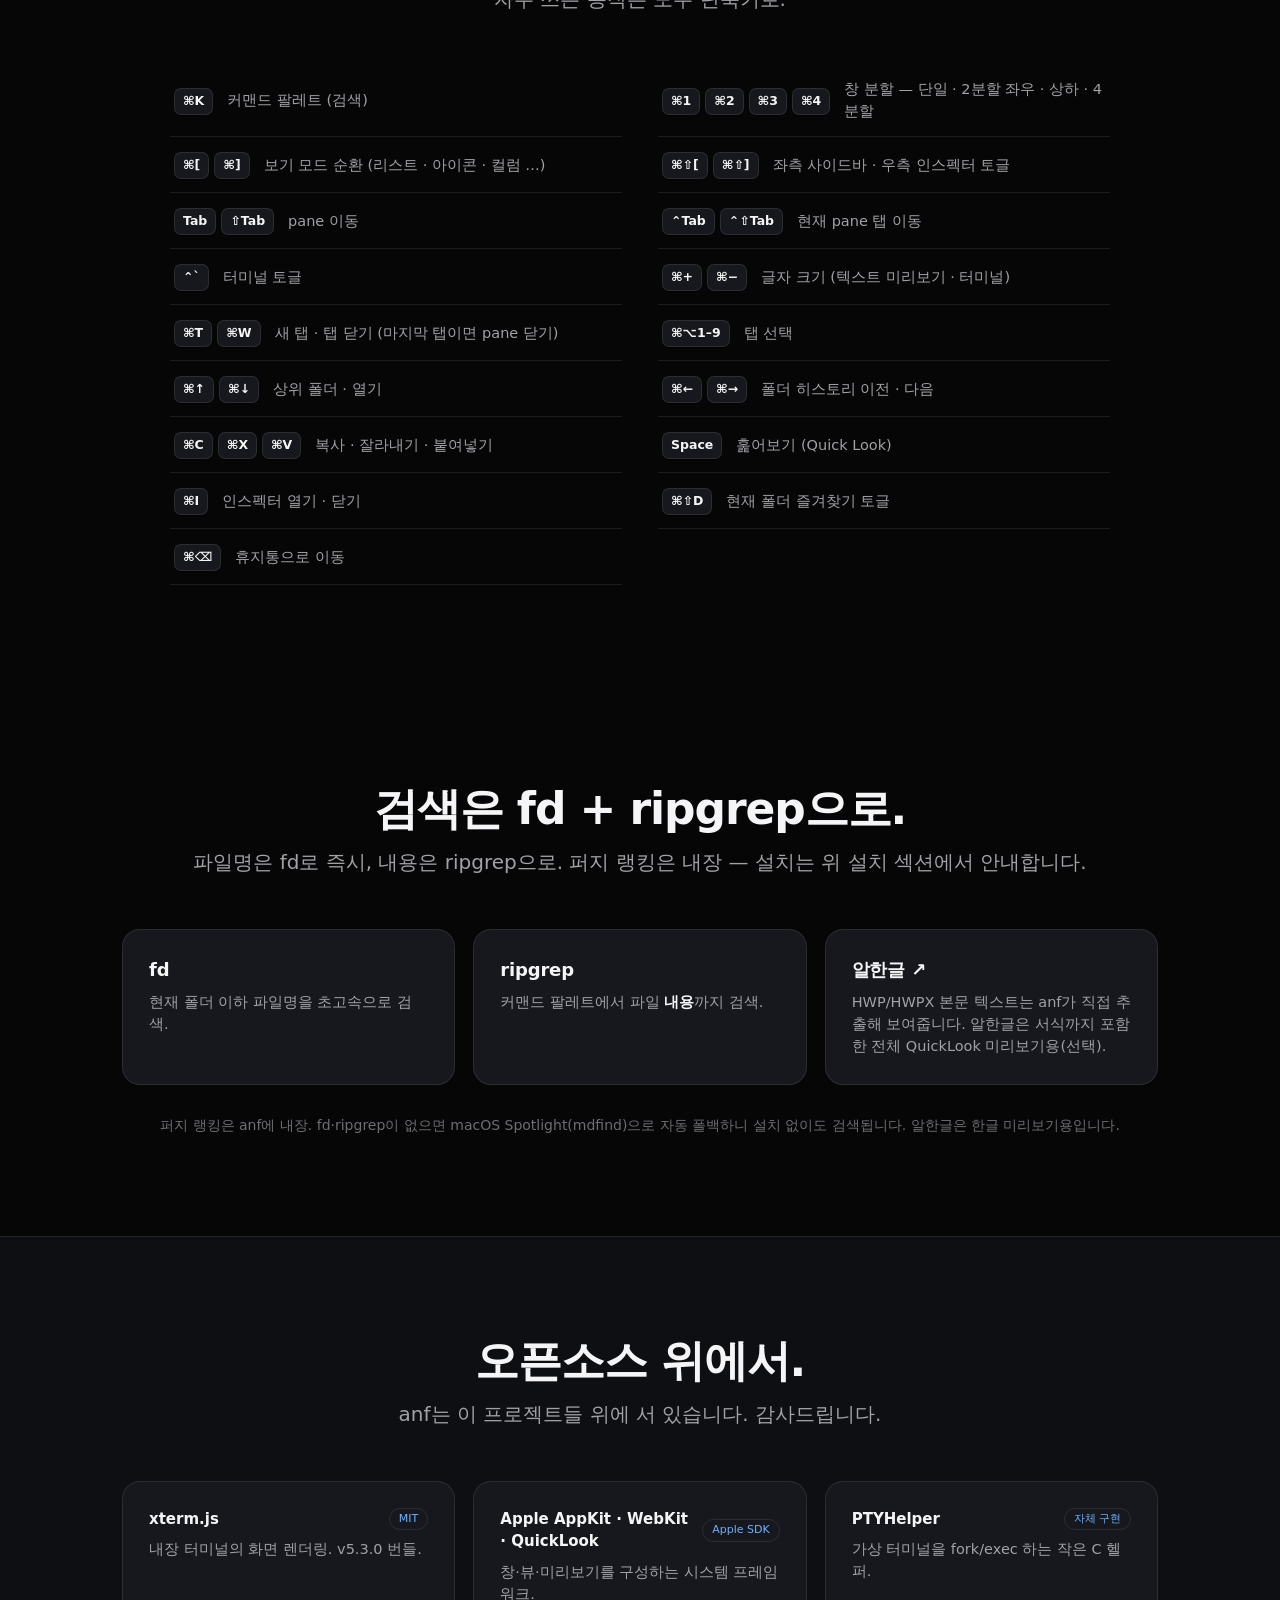
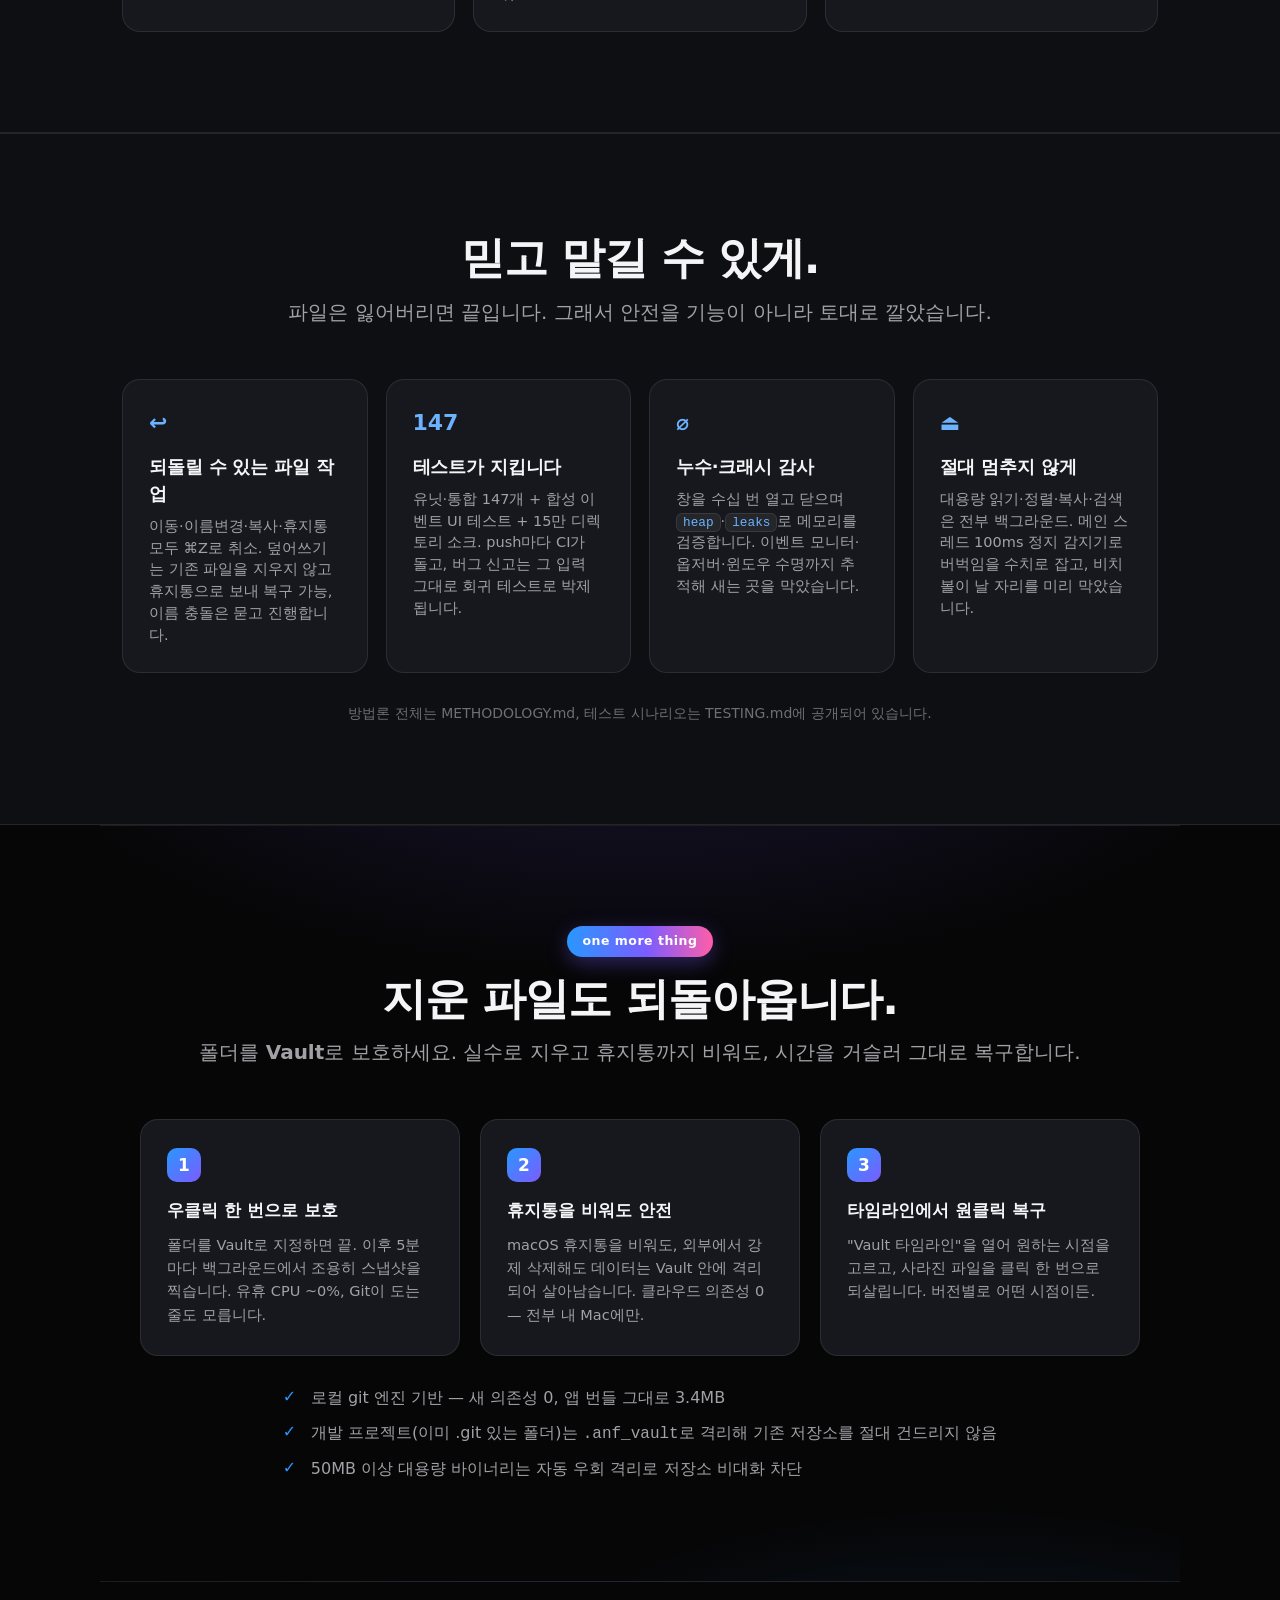
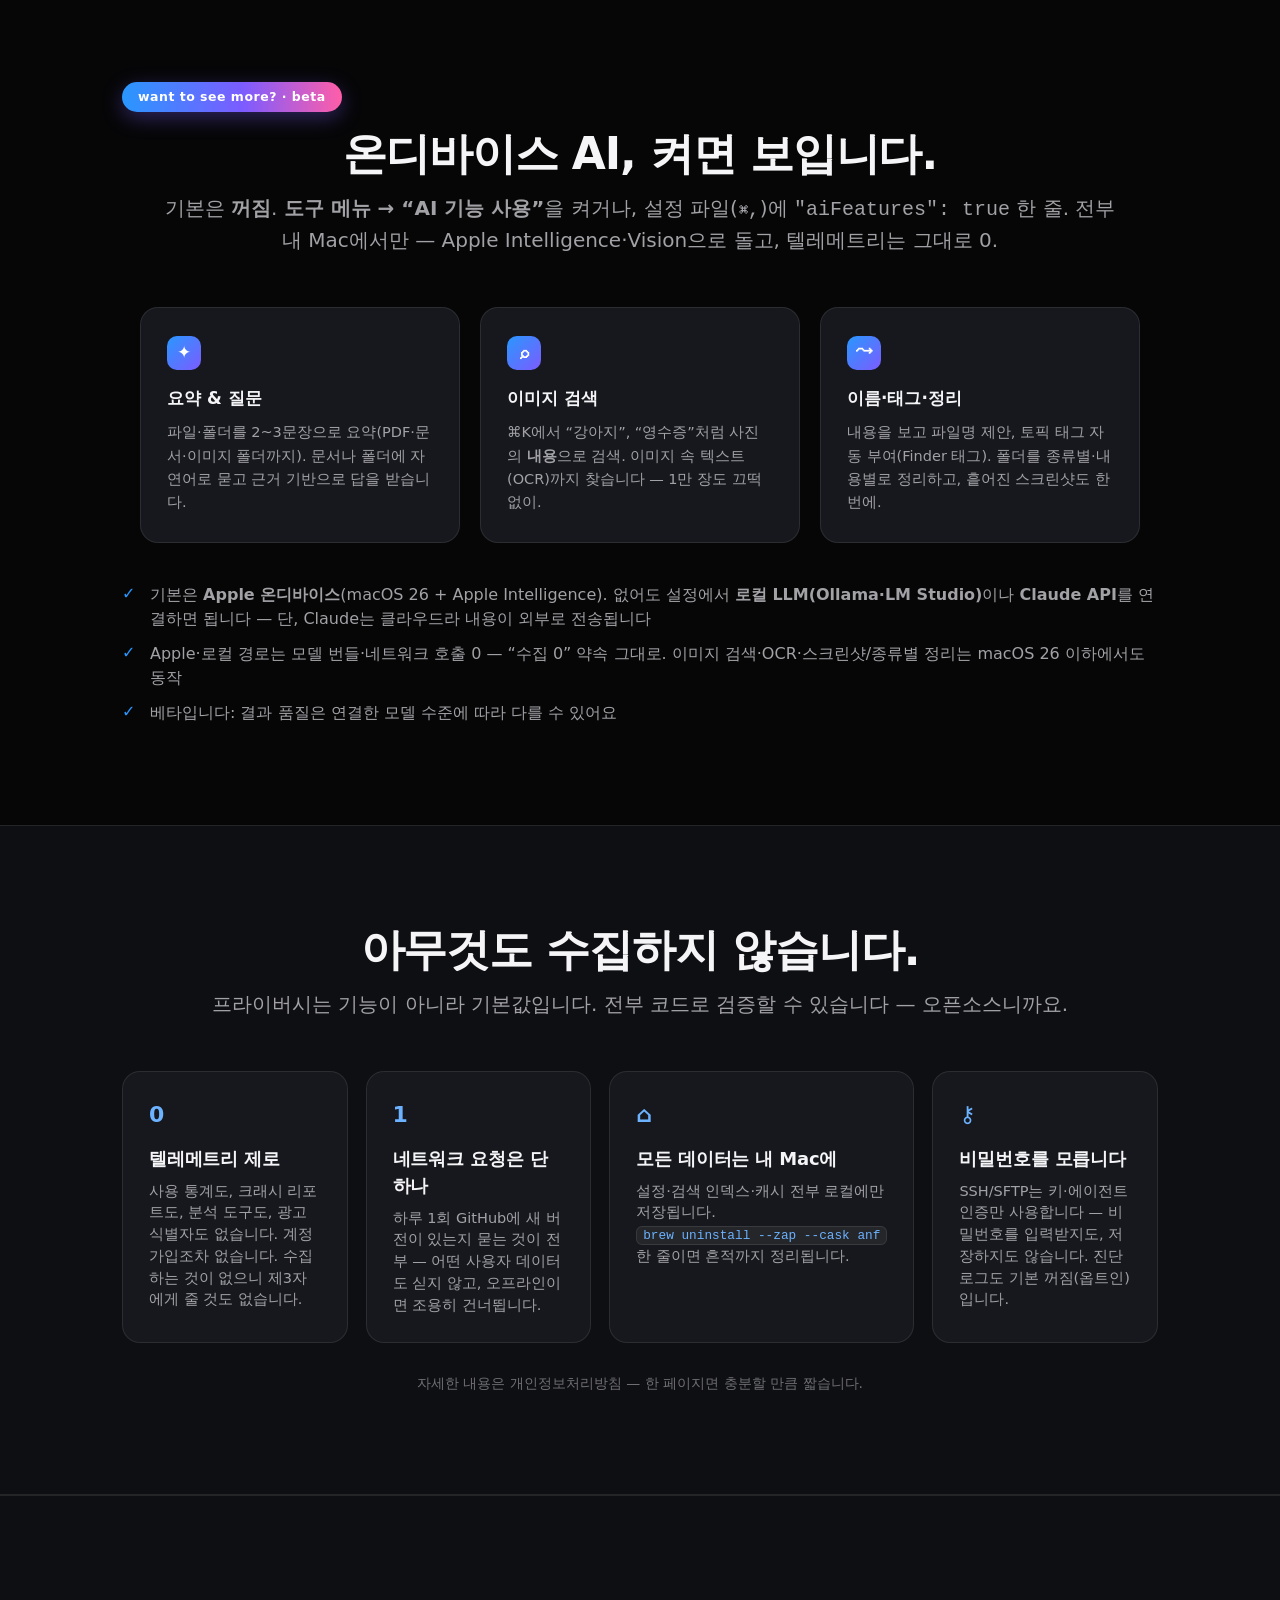
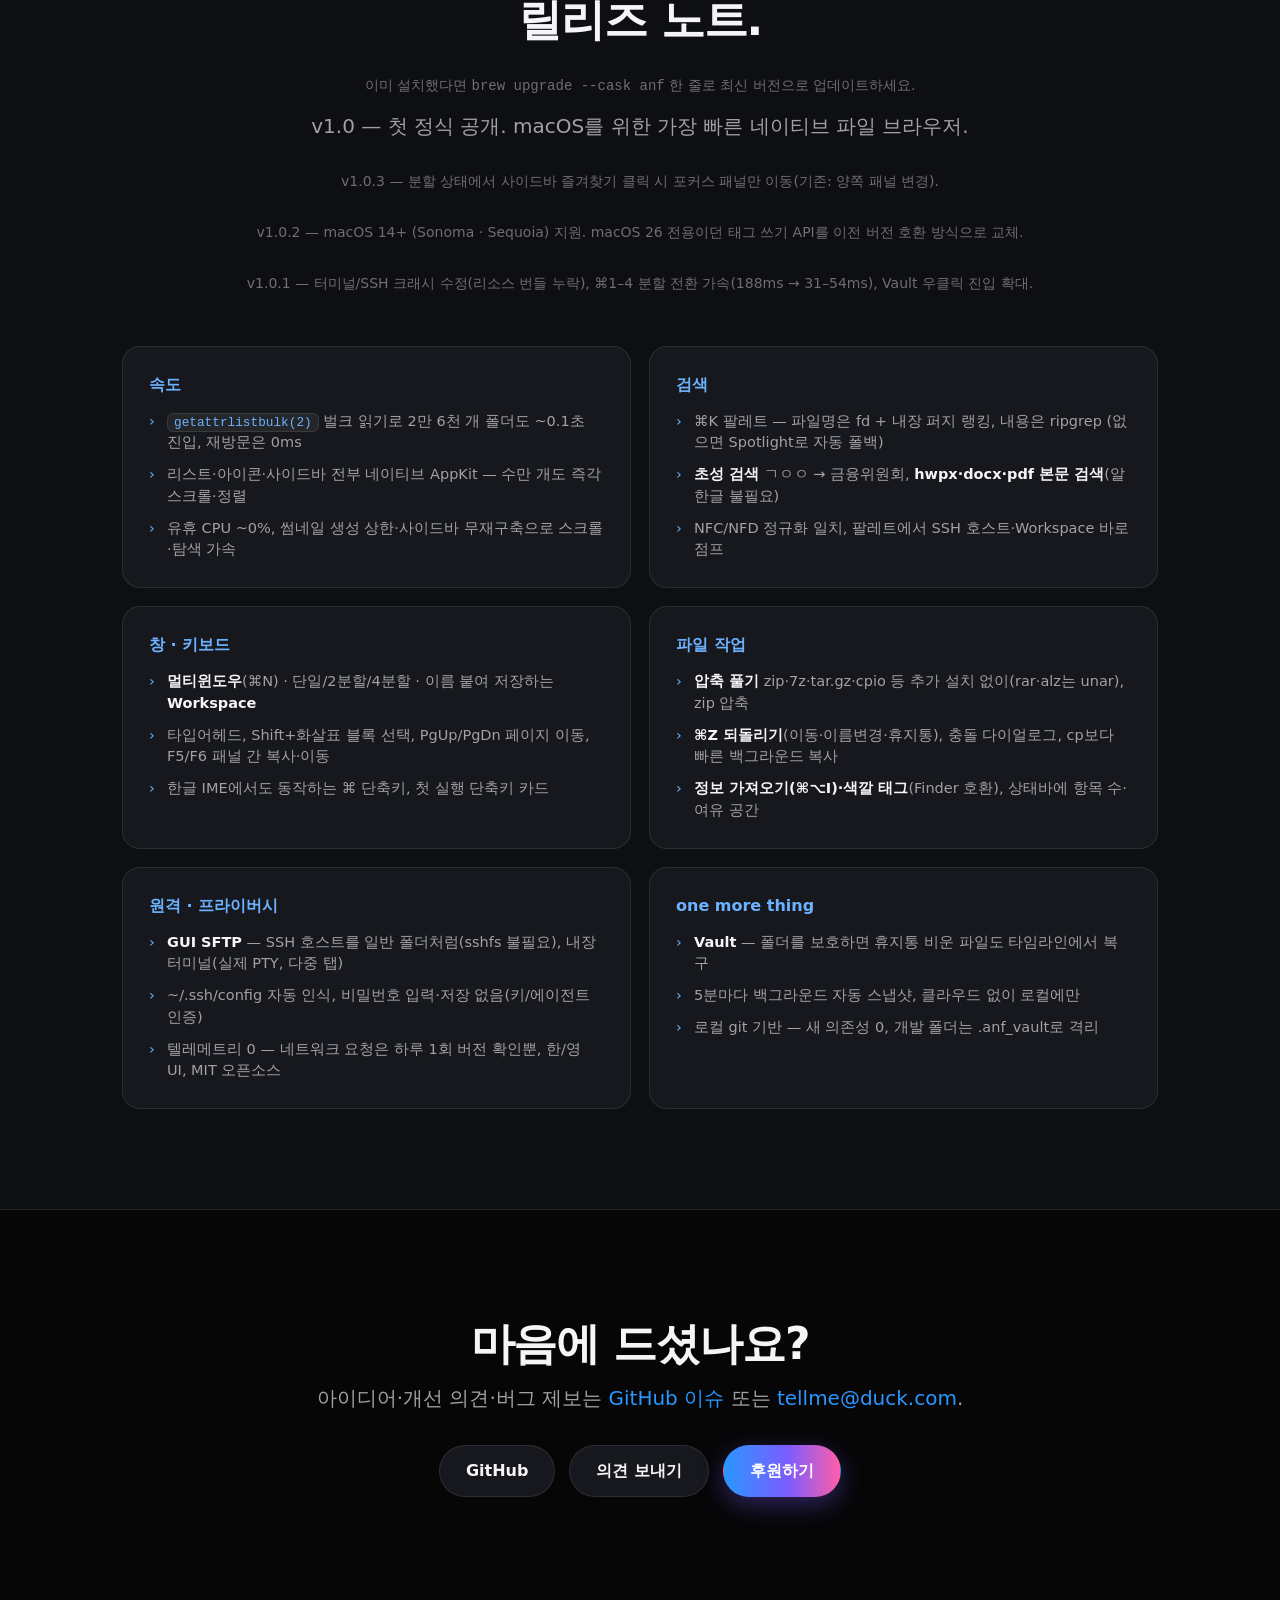
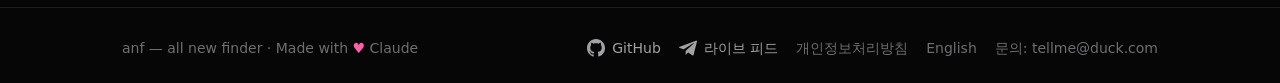
==== commit 4d91cccb: "fix(ai): make local reasoning models work + show which backend runs LM Studio reasoning models put o" ====
--- a/docs/index.html
+++ b/docs/index.html
@@ -422,9 +422,9 @@
       </div>
     </div>
     <ul class="ticks centered-list">
-      <li>요약·질문·이름·태그·내용별 정리는 <b>macOS 26 + Apple Intelligence</b> 필요 — 이미지 검색·OCR·스크린샷/종류별 정리는 그 이하에서도 동작</li>
-      <li>모델 번들 없음, 네트워크 호출 없음 — 켜도 “수집 0” 약속 그대로</li>
-      <li>베타입니다: 결과 품질은 온디바이스 모델 수준에 따라 다를 수 있어요</li>
+      <li>기본은 <b>Apple 온디바이스</b>(macOS 26 + Apple Intelligence). 없어도 설정에서 <b>로컬 LLM(Ollama·LM Studio)</b>이나 <b>Claude API</b>를 연결하면 됩니다 — 단, Claude는 클라우드라 내용이 외부로 전송됩니다</li>
+      <li>Apple·로컬 경로는 모델 번들·네트워크 호출 0 — “수집 0” 약속 그대로. 이미지 검색·OCR·스크린샷/종류별 정리는 macOS 26 이하에서도 동작</li>
+      <li>베타입니다: 결과 품질은 연결한 모델 수준에 따라 다를 수 있어요</li>
     </ul>
   </section>
 
@@ -463,10 +463,11 @@
   <section id="release" class="band">
     <div class="band-inner">
       <h2 class="centered">릴리즈 노트.</h2>
+      <p class="note centered">이미 설치했다면 <code>brew upgrade --cask anf</code> 한 줄로 최신 버전으로 업데이트하세요.</p>
       <p class="sub centered">v1.0 — 첫 정식 공개. macOS를 위한 가장 빠른 네이티브 파일 브라우저.</p>
-      <p class="note centered">v1.0.3 — 분할 상태에서 사이드바 즐겨찾기 클릭 시 포커스 패널만 이동(기존: 양쪽 패널 변경). <code>brew upgrade --cask anf</code></p>
-      <p class="note centered">v1.0.2 — macOS 14+ (Sonoma · Sequoia) 지원. macOS 26 전용이던 태그 쓰기 API를 이전 버전 호환 방식으로 교체. <code>brew upgrade --cask anf</code></p>
-      <p class="note centered">v1.0.1 — 터미널/SSH 크래시 수정(리소스 번들 누락), ⌘1–4 분할 전환 가속(188ms → 31–54ms), Vault 우클릭 진입 확대. <code>brew upgrade --cask anf</code></p>
+      <p class="note centered">v1.0.3 — 분할 상태에서 사이드바 즐겨찾기 클릭 시 포커스 패널만 이동(기존: 양쪽 패널 변경).</p>
+      <p class="note centered">v1.0.2 — macOS 14+ (Sonoma · Sequoia) 지원. macOS 26 전용이던 태그 쓰기 API를 이전 버전 호환 방식으로 교체.</p>
+      <p class="note centered">v1.0.1 — 터미널/SSH 크래시 수정(리소스 번들 누락), ⌘1–4 분할 전환 가속(188ms → 31–54ms), Vault 우클릭 진입 확대.</p>
       <div class="release">
         <div class="rel-block">
           <h3>속도</h3>
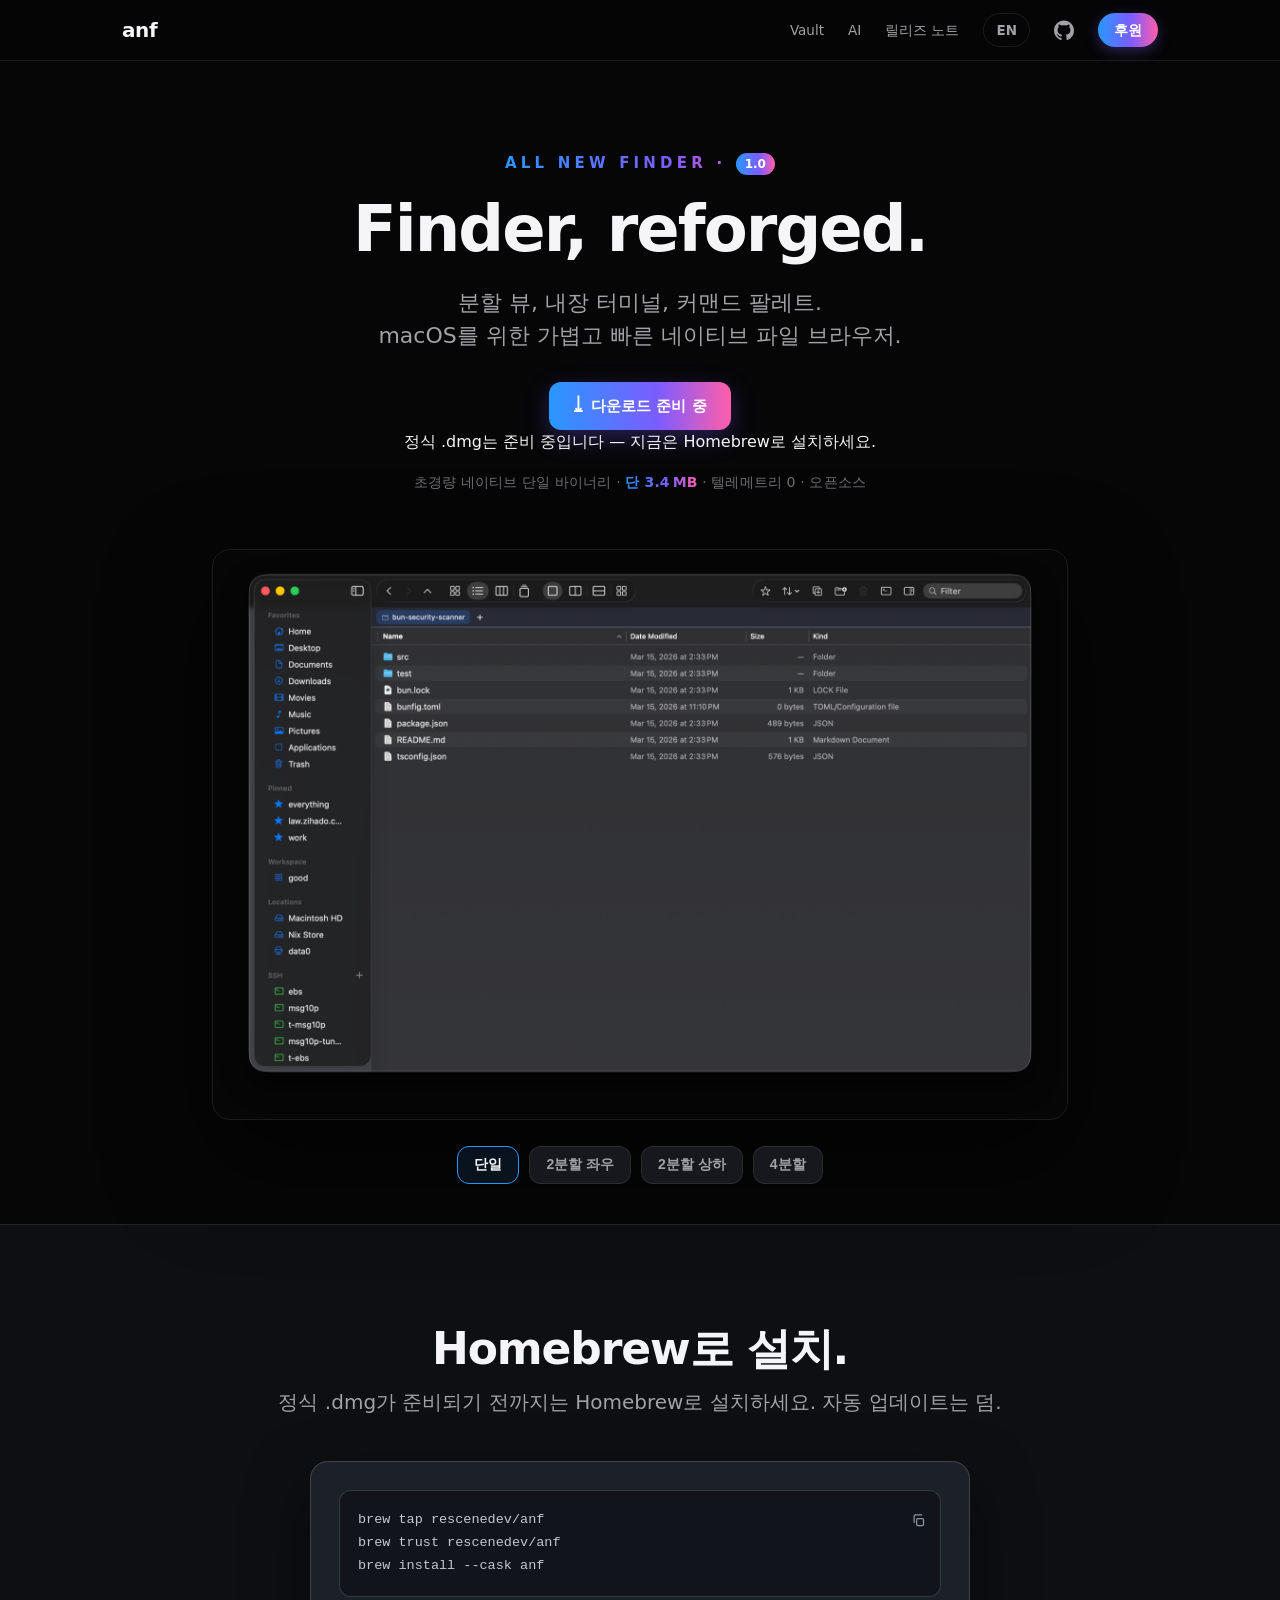
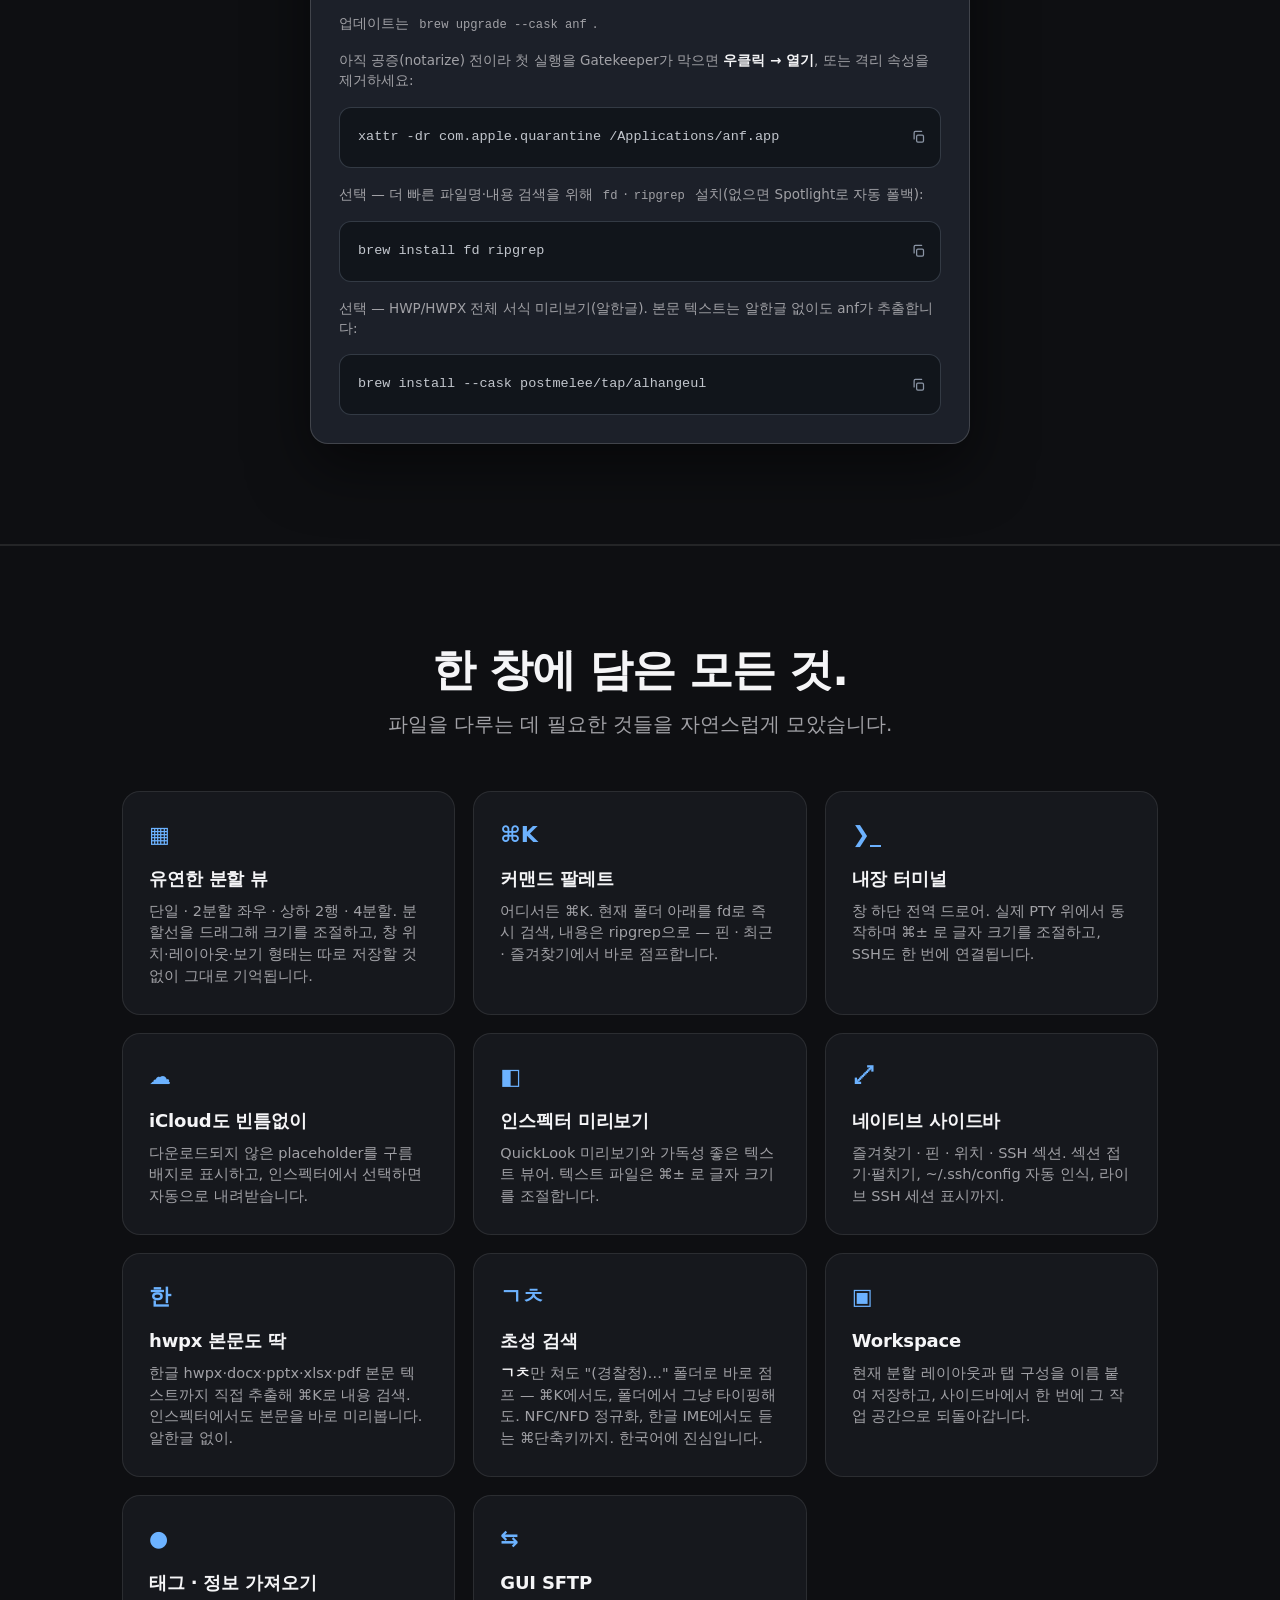
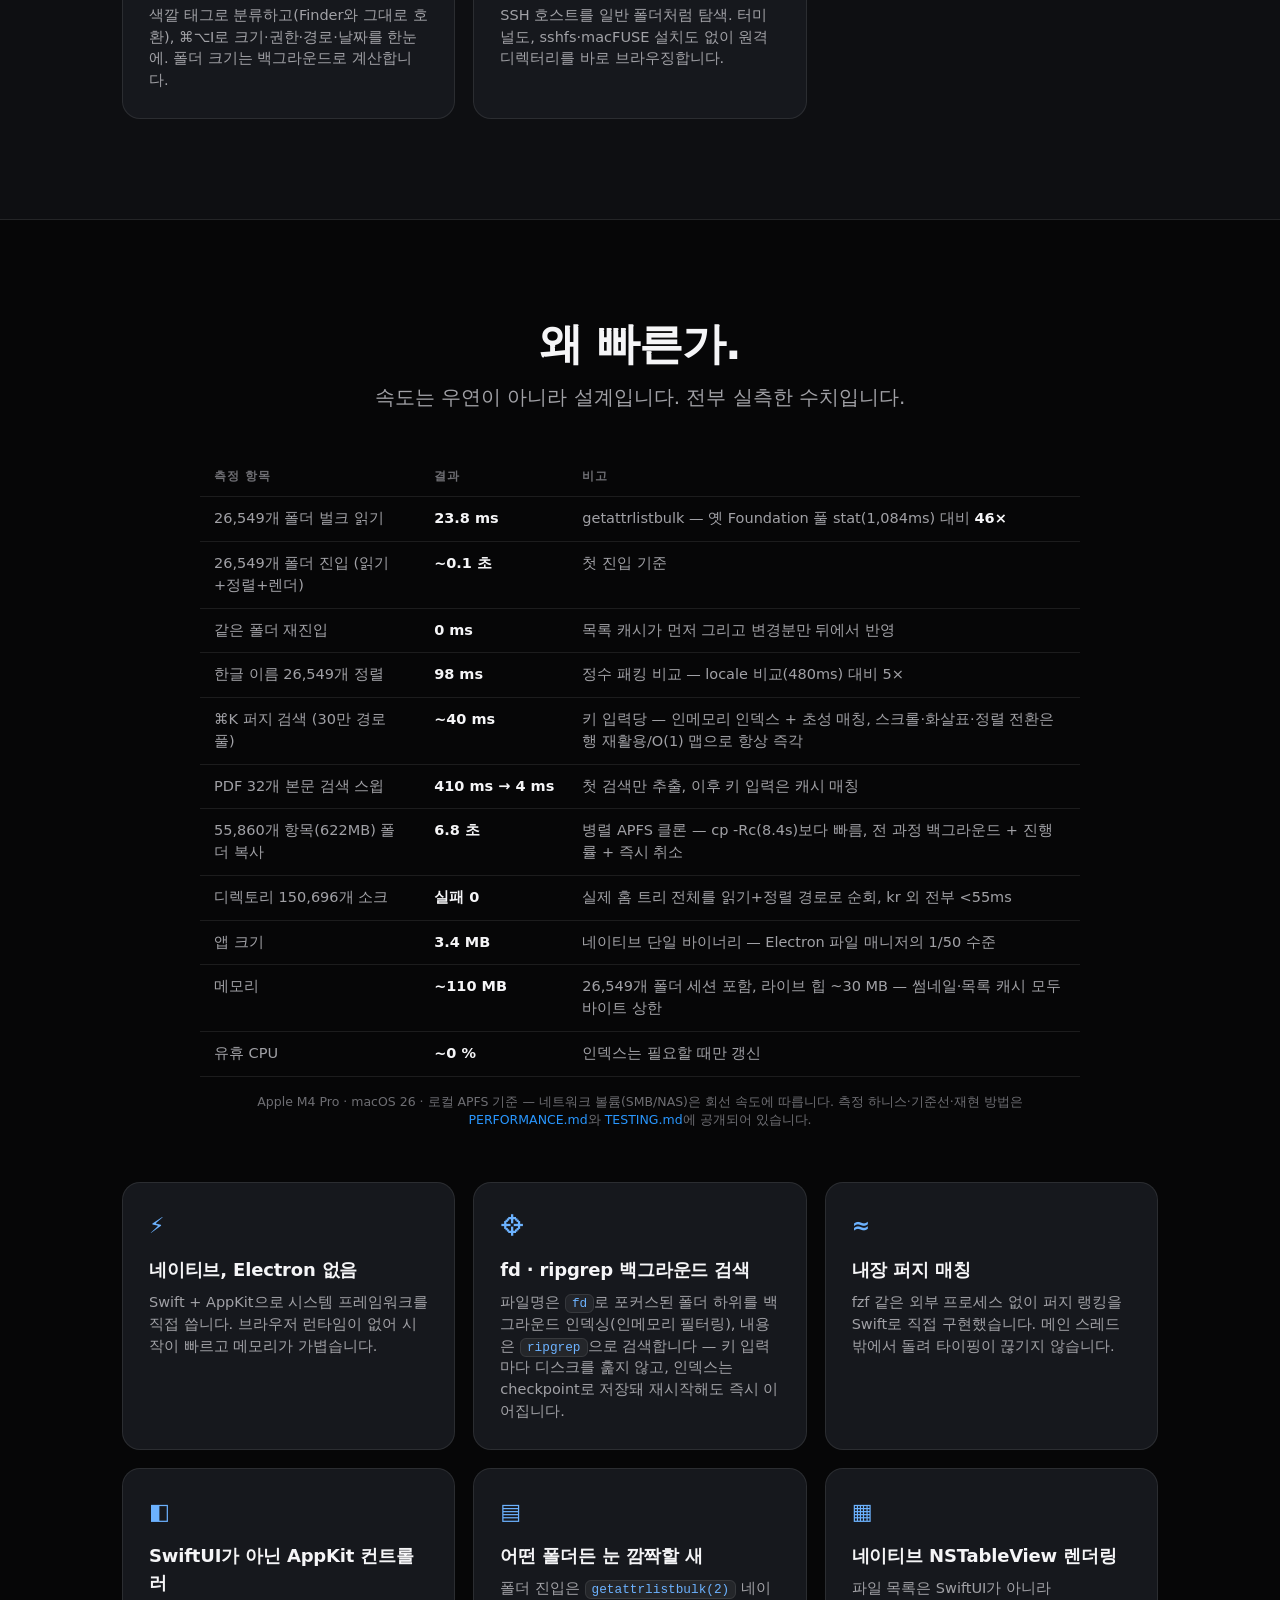
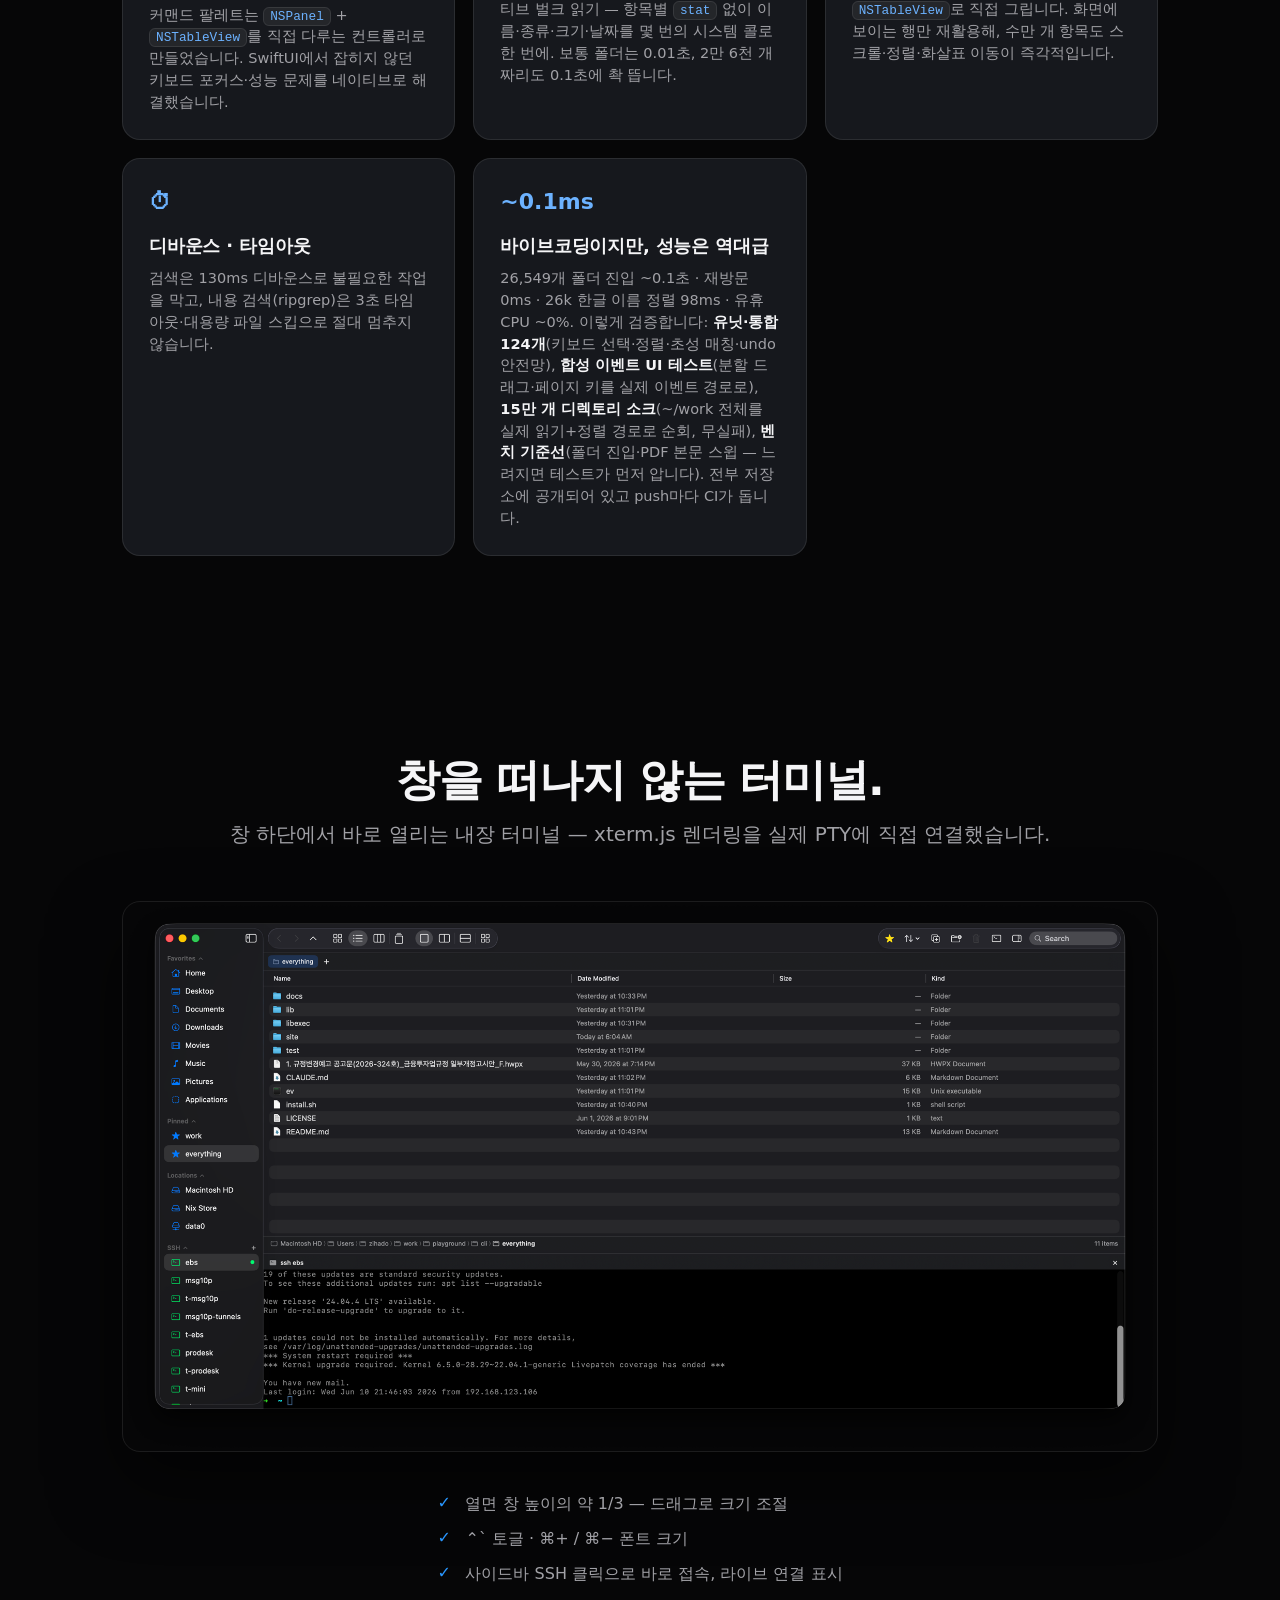
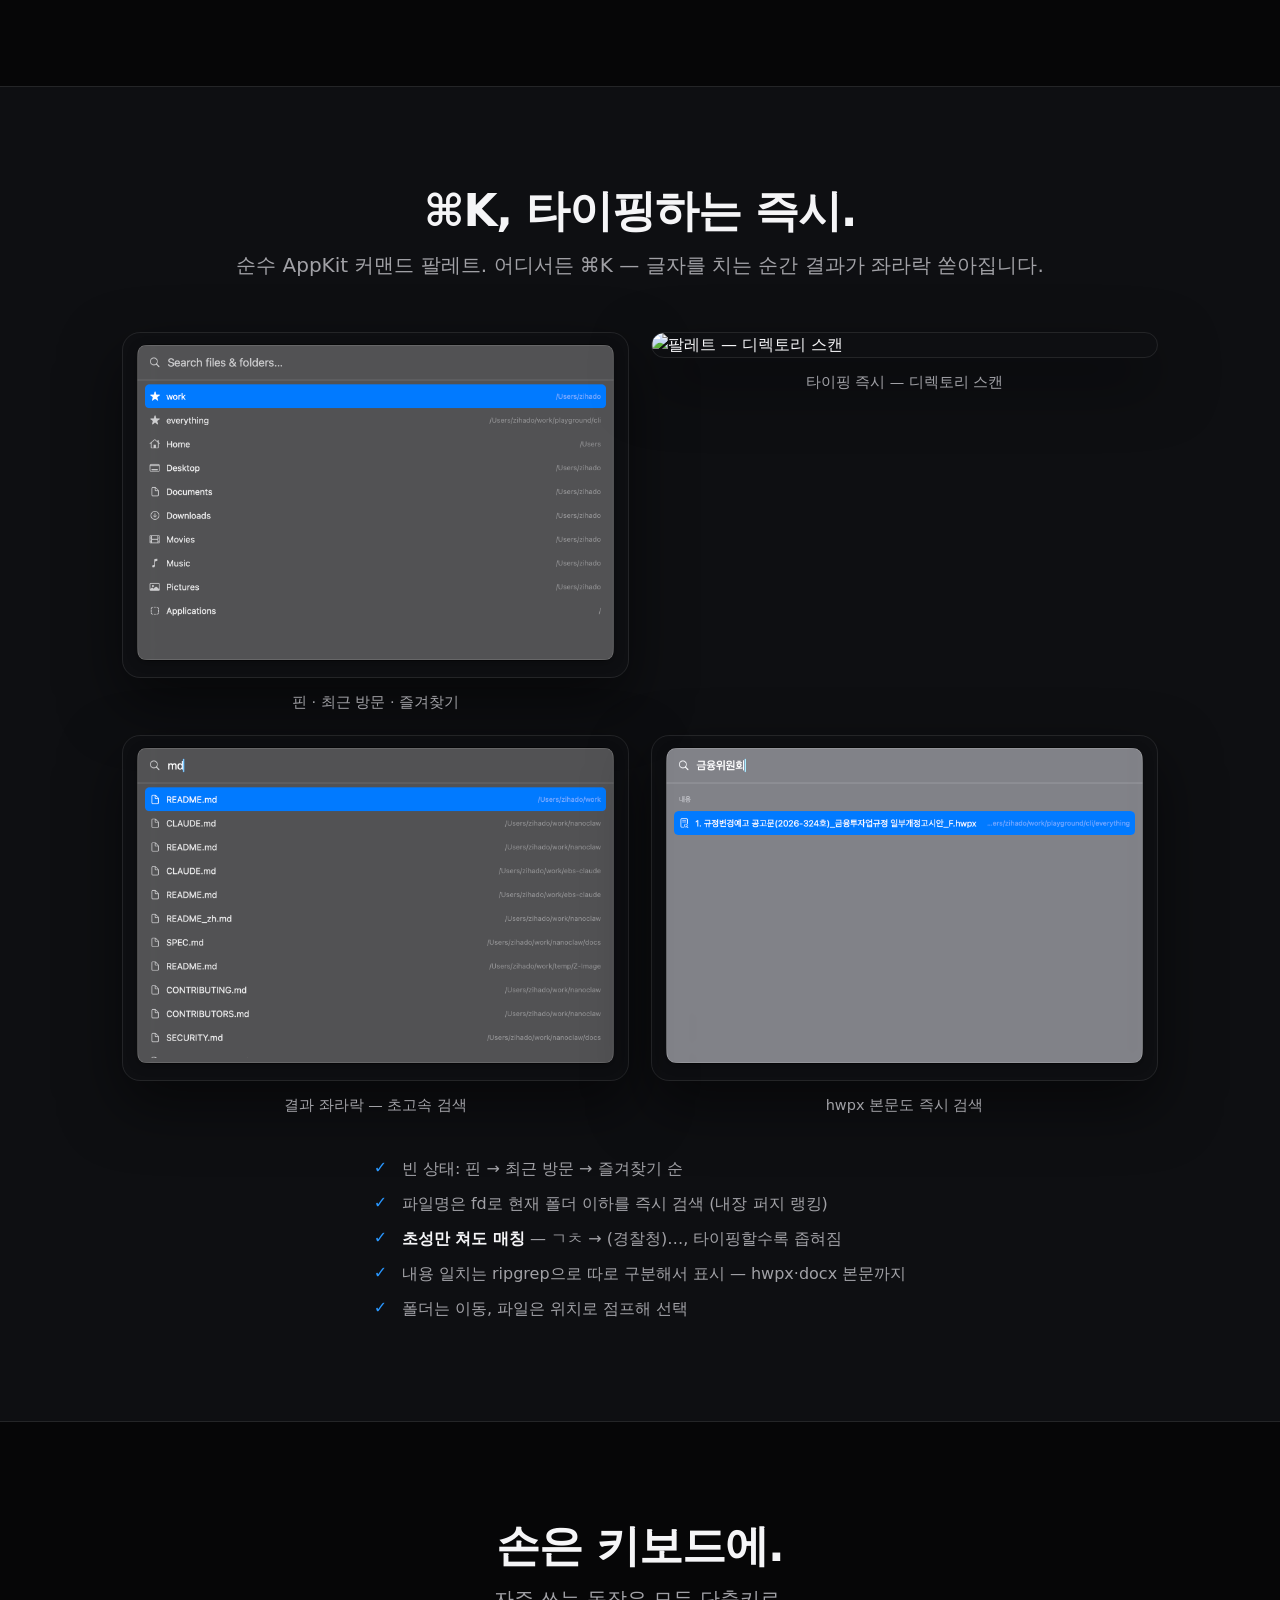
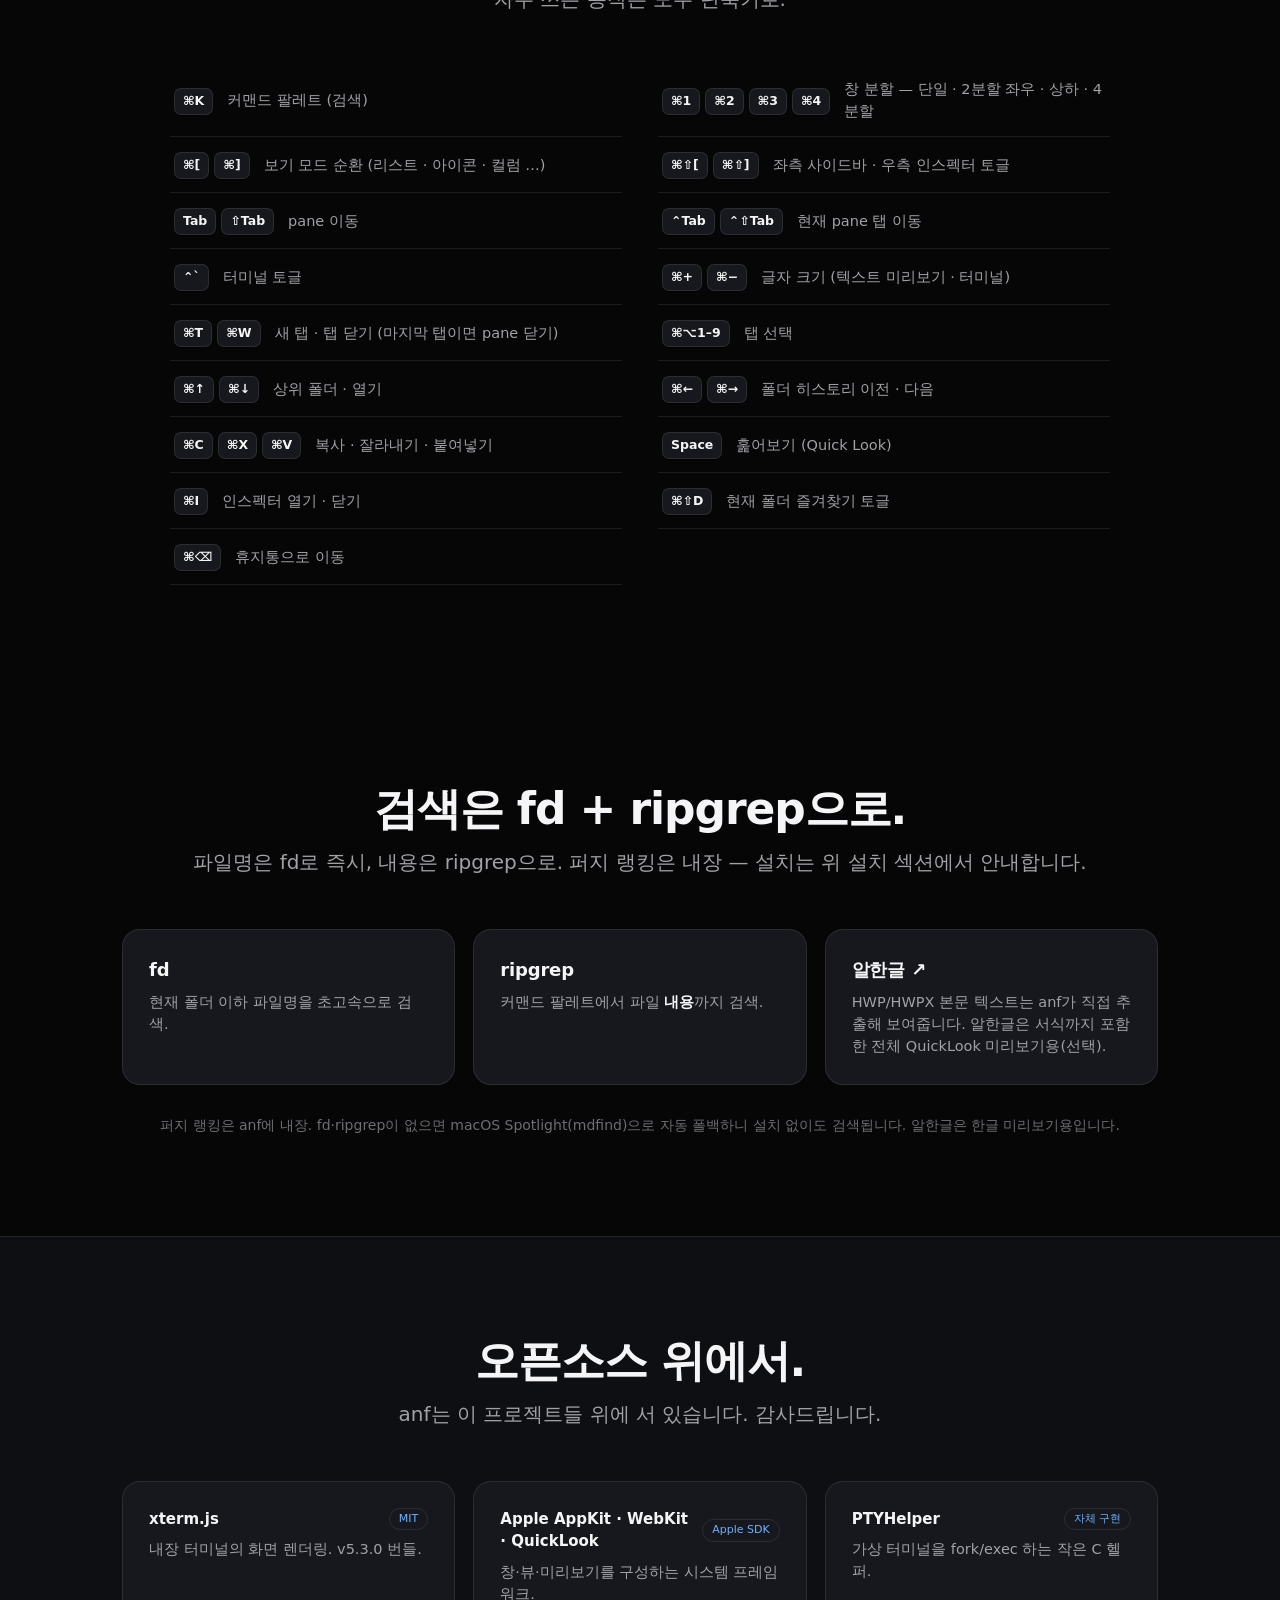
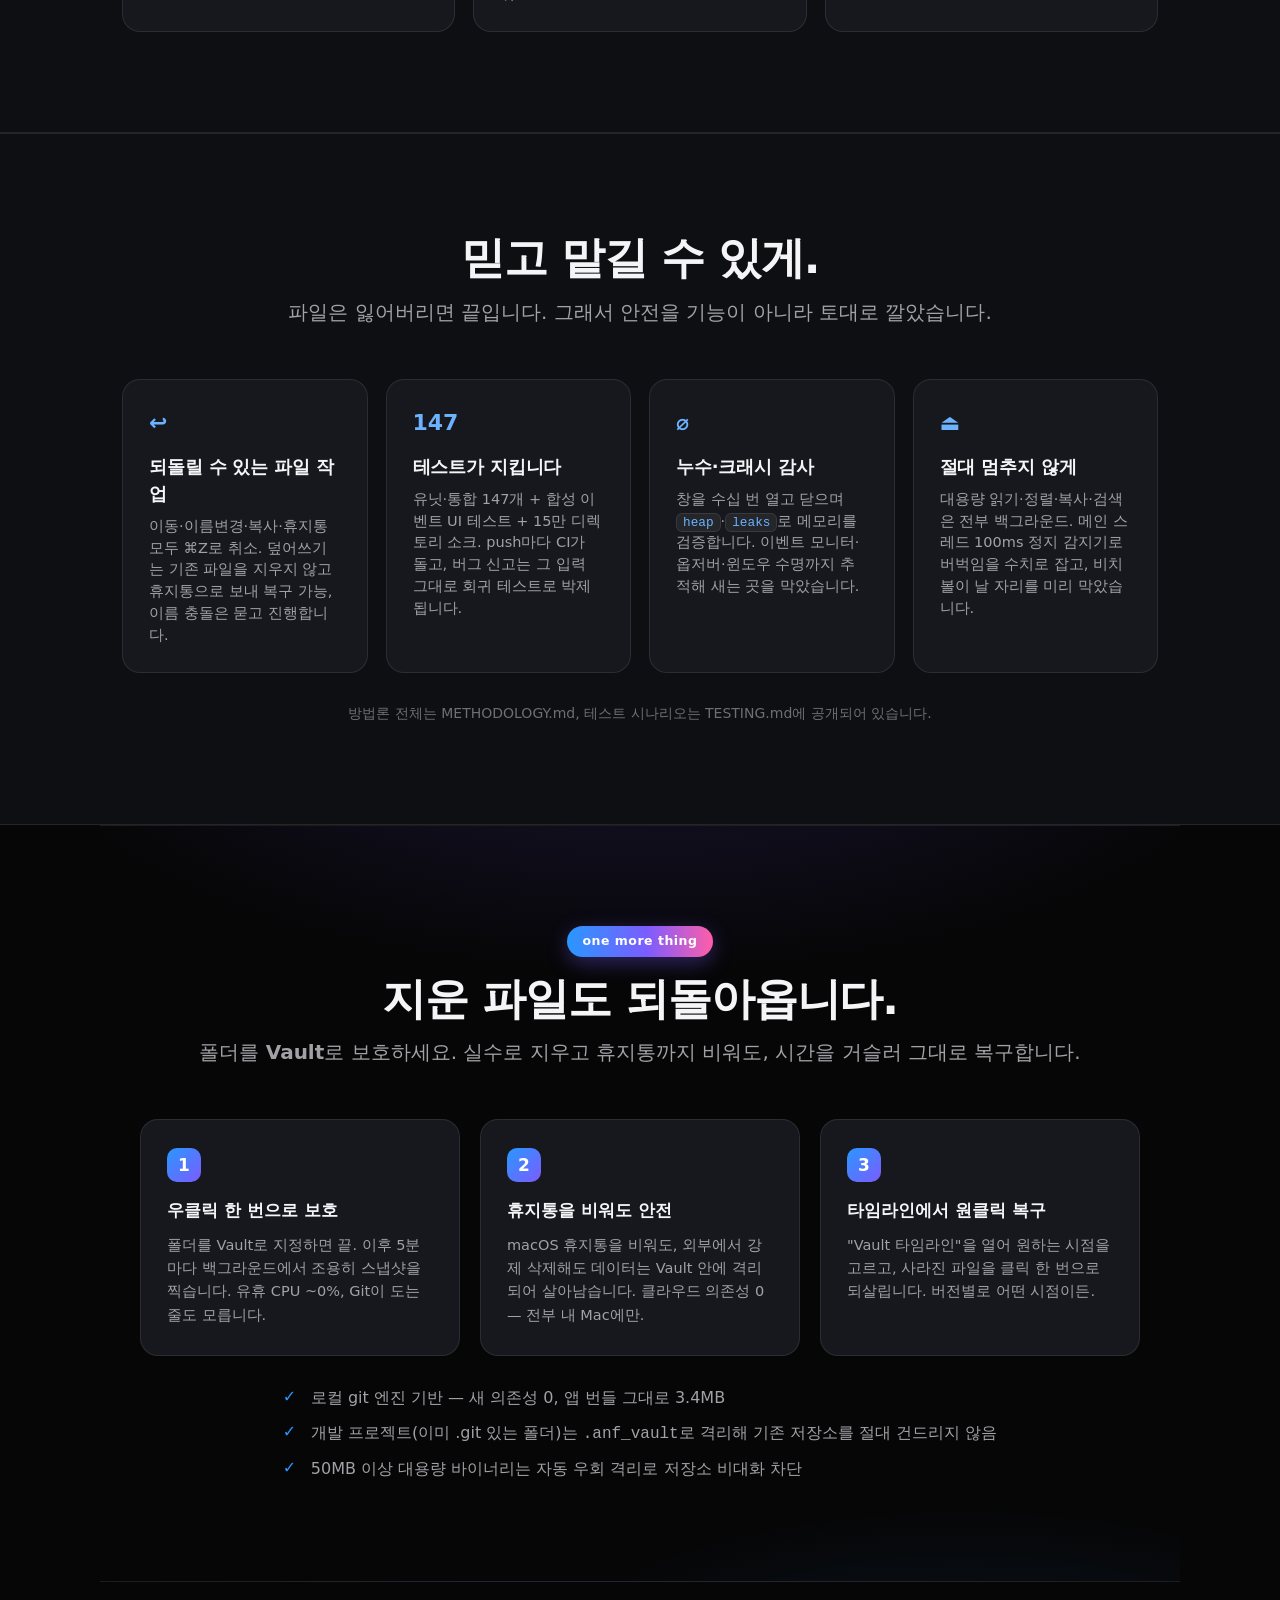
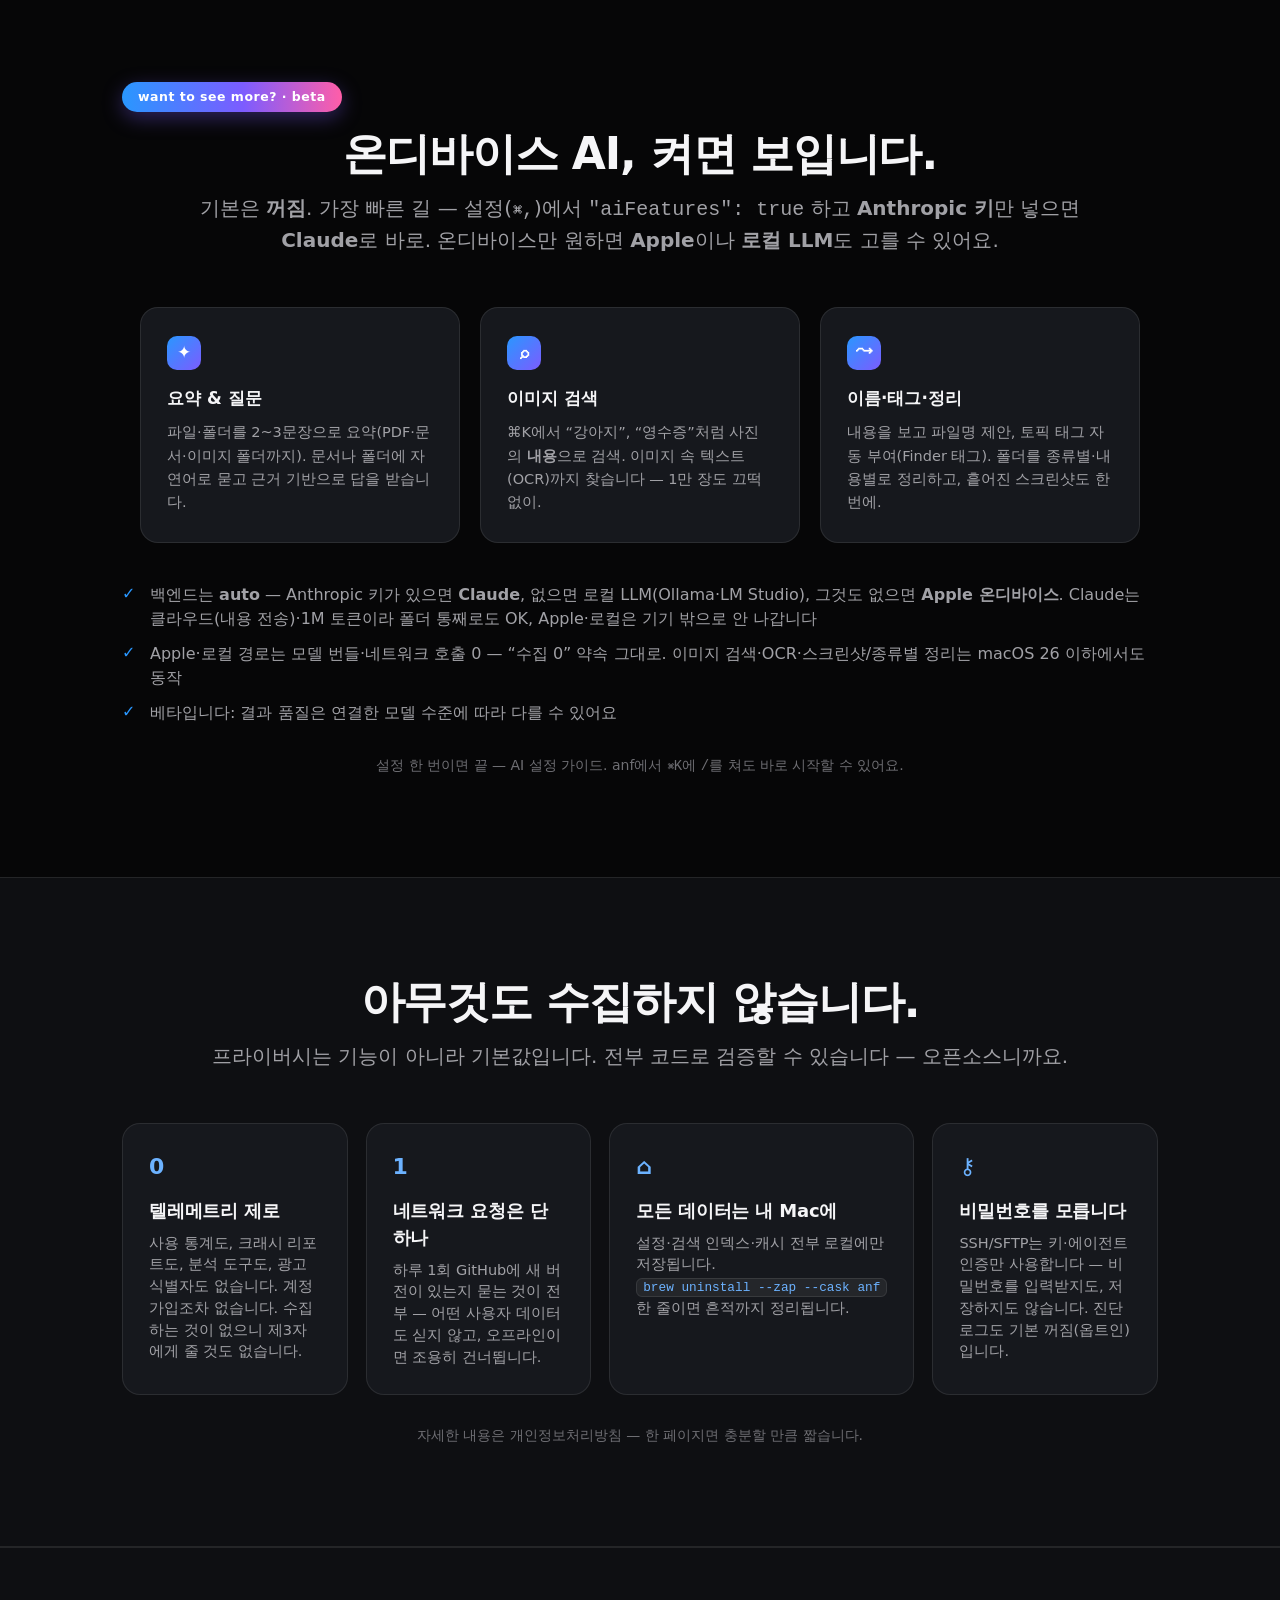
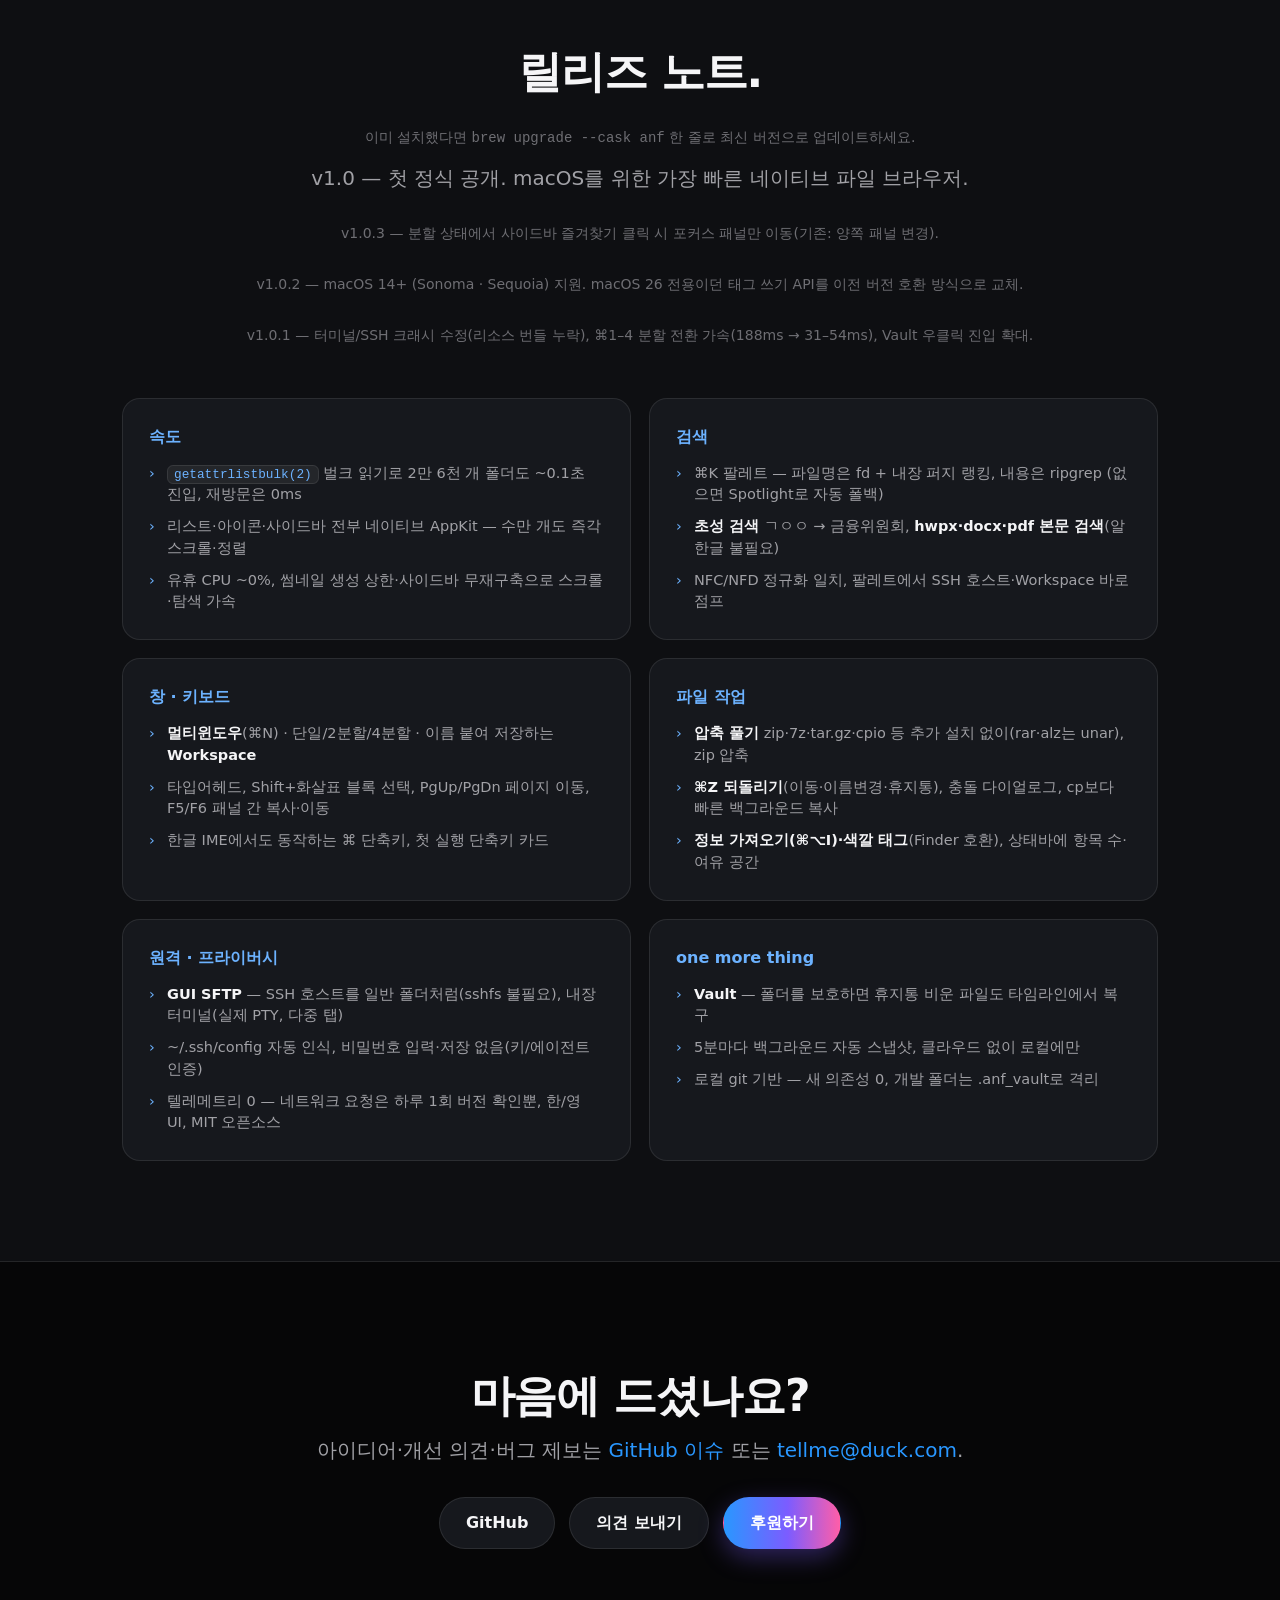
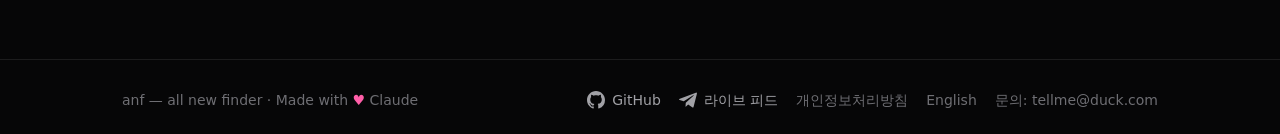
==== commit 43b4877a: "feat(ai): ⌘K '/' → Ask AI; setup-guide page for unconfigured users Type '/' in the command palette t" ====
--- a/docs/index.html
+++ b/docs/index.html
@@ -403,7 +403,7 @@
   <section id="ai" class="showcase">
     <div class="vault-badge">want to see more? · beta</div>
     <h2 class="centered">온디바이스 AI, 켜면 보입니다.</h2>
-    <p class="sub centered">기본은 <b>꺼짐</b>. <b>도구 메뉴 → “AI 기능 사용”</b>을 켜거나, 설정 파일(<code>⌘,</code>)에 <code>"aiFeatures": true</code> 한 줄. 전부 내 Mac에서만 — Apple Intelligence·Vision으로 돌고, 텔레메트리는 그대로 0.</p>
+    <p class="sub centered">기본은 <b>꺼짐</b>. 가장 빠른 길 — 설정(<code>⌘,</code>)에서 <code>"aiFeatures": true</code> 하고 <b>Anthropic 키</b>만 넣으면 <b>Claude</b>로 바로. 온디바이스만 원하면 <b>Apple</b>이나 <b>로컬 LLM</b>도 고를 수 있어요.</p>
     <div class="vault-grid">
       <div class="vault-step">
         <div class="vault-num">✦</div>
@@ -422,10 +422,11 @@
       </div>
     </div>
     <ul class="ticks centered-list">
-      <li>기본은 <b>Apple 온디바이스</b>(macOS 26 + Apple Intelligence). 없어도 설정에서 <b>로컬 LLM(Ollama·LM Studio)</b>이나 <b>Claude API</b>를 연결하면 됩니다 — 단, Claude는 클라우드라 내용이 외부로 전송됩니다</li>
+      <li>백엔드는 <b>auto</b> — Anthropic 키가 있으면 <b>Claude</b>, 없으면 로컬 LLM(Ollama·LM Studio), 그것도 없으면 <b>Apple 온디바이스</b>. Claude는 클라우드(내용 전송)·1M 토큰이라 폴더 통째로도 OK, Apple·로컬은 기기 밖으로 안 나갑니다</li>
       <li>Apple·로컬 경로는 모델 번들·네트워크 호출 0 — “수집 0” 약속 그대로. 이미지 검색·OCR·스크린샷/종류별 정리는 macOS 26 이하에서도 동작</li>
       <li>베타입니다: 결과 품질은 연결한 모델 수준에 따라 다를 수 있어요</li>
     </ul>
+    <p class="note centered">설정 한 번이면 끝 — <a href="ai.html">AI 설정 가이드</a>. anf에서 <code>⌘K</code>에 <code>/</code>를 쳐도 바로 시작할 수 있어요.</p>
   </section>
 
   <!-- Privacy -->
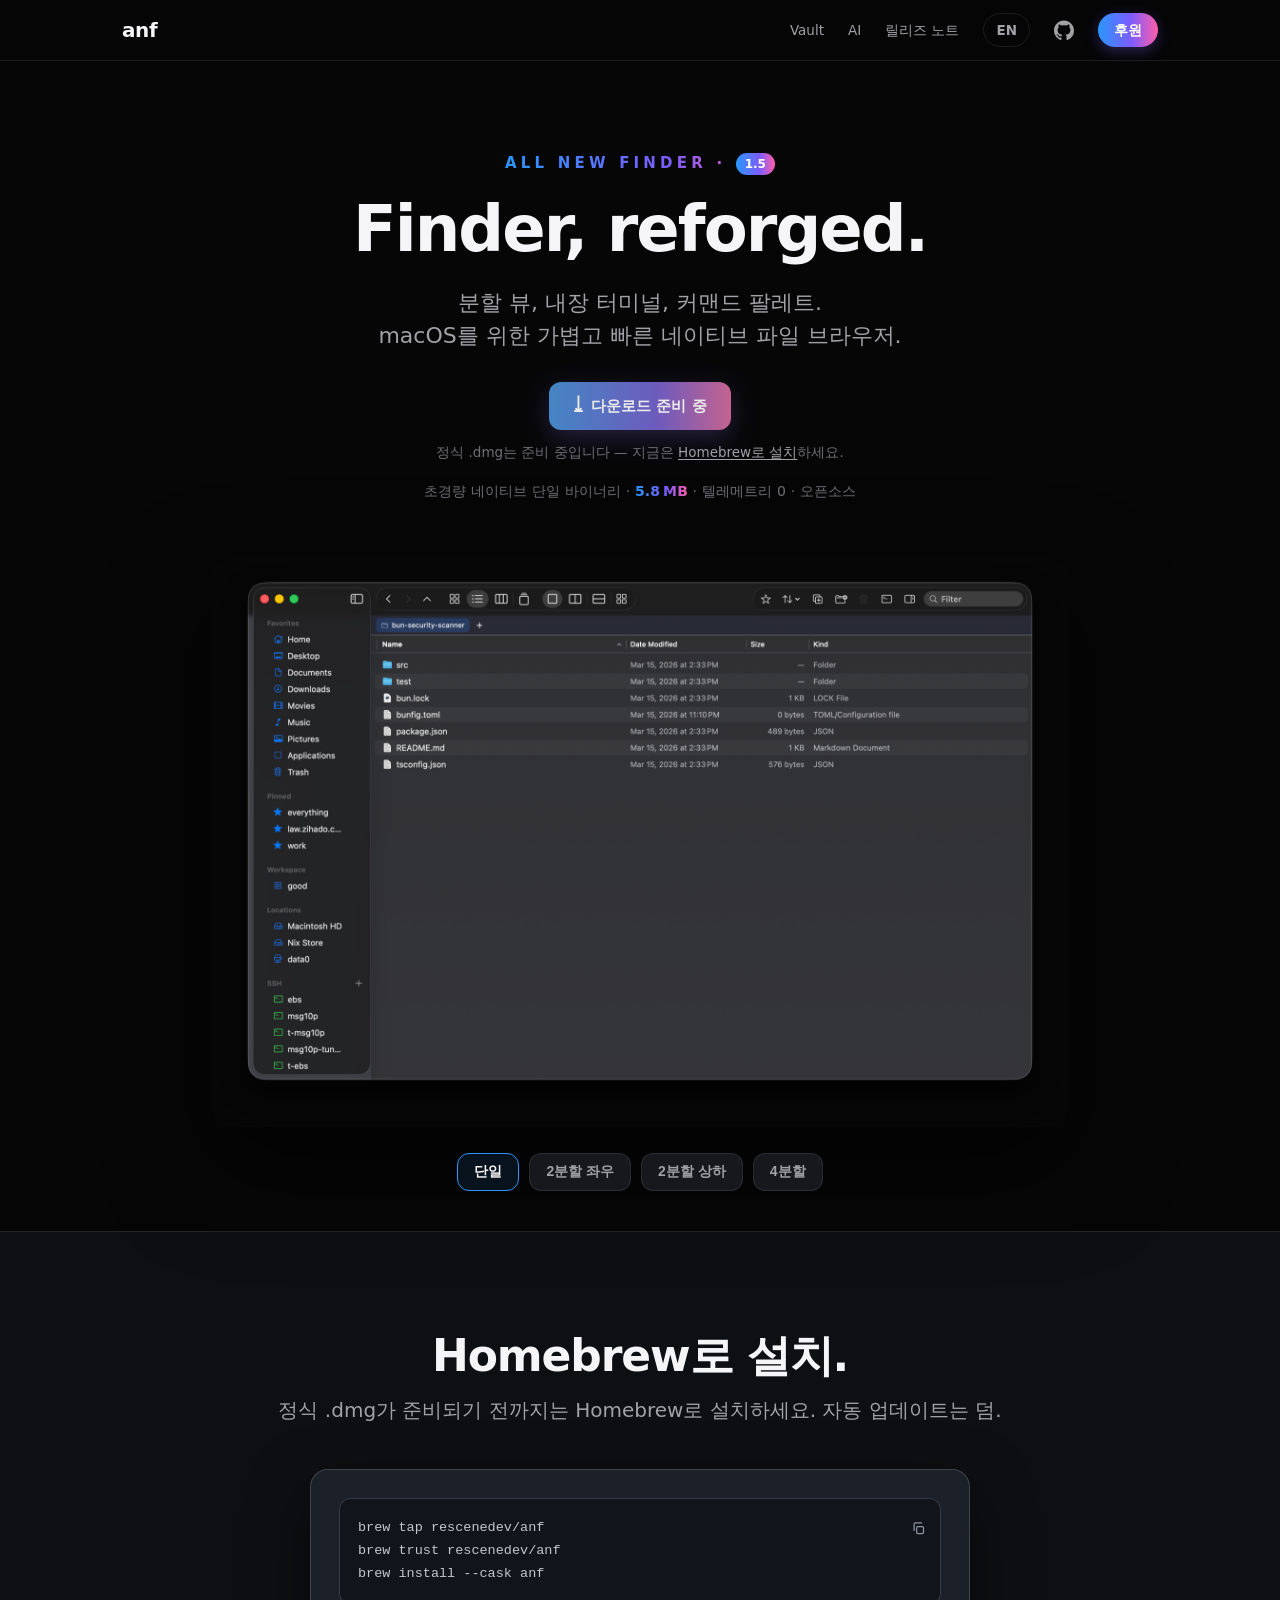
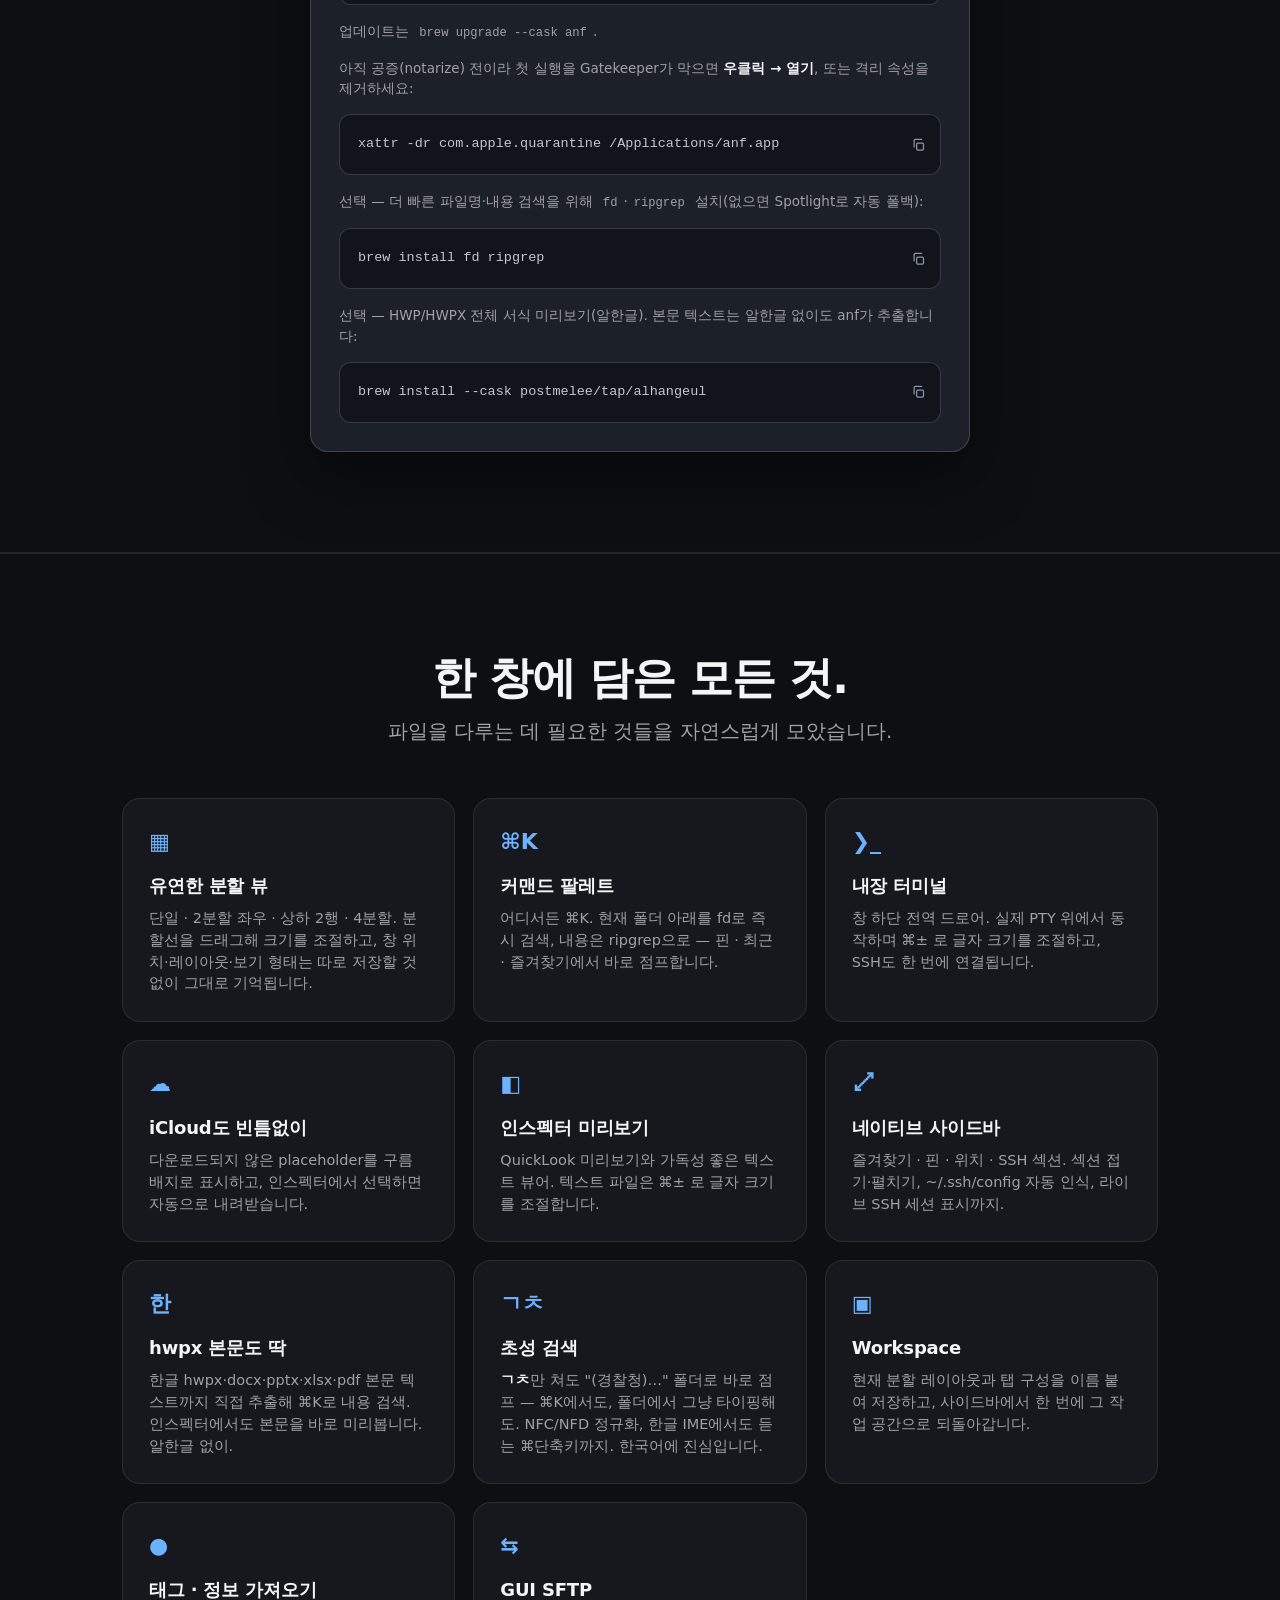
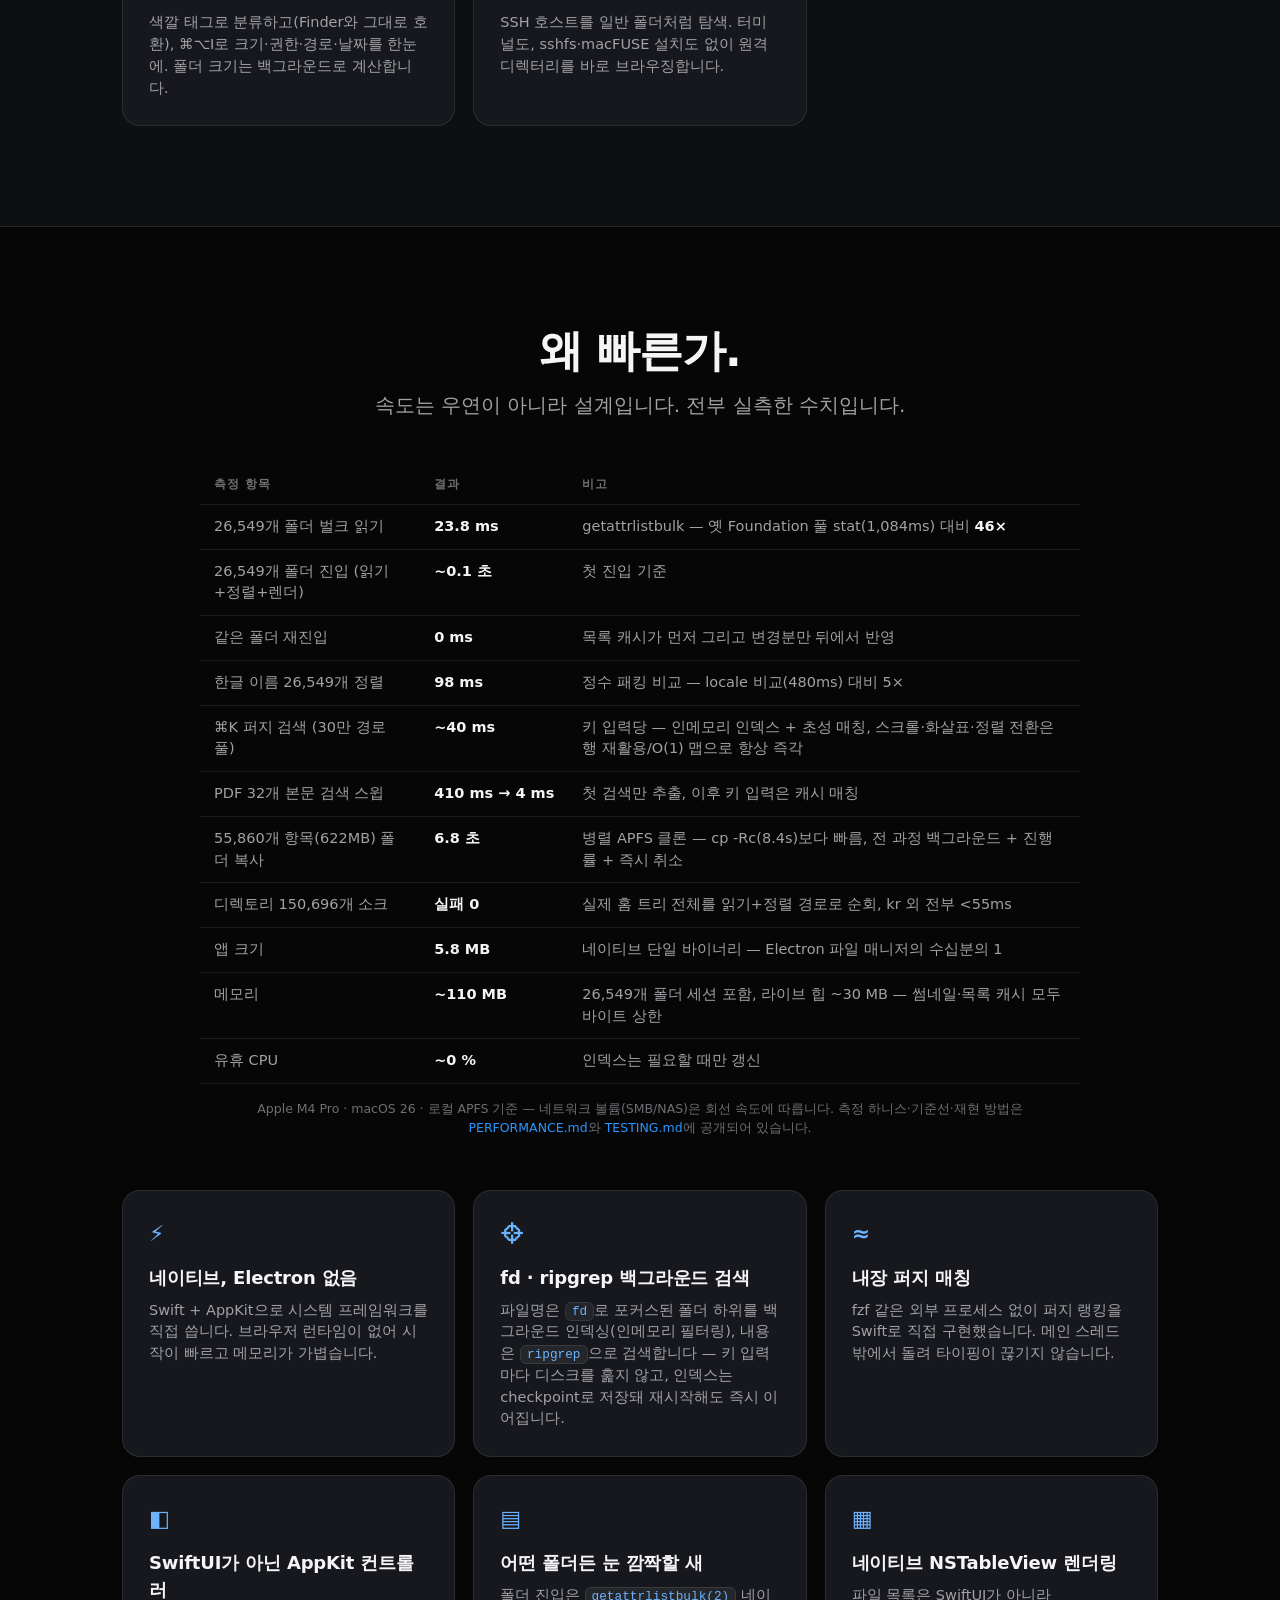
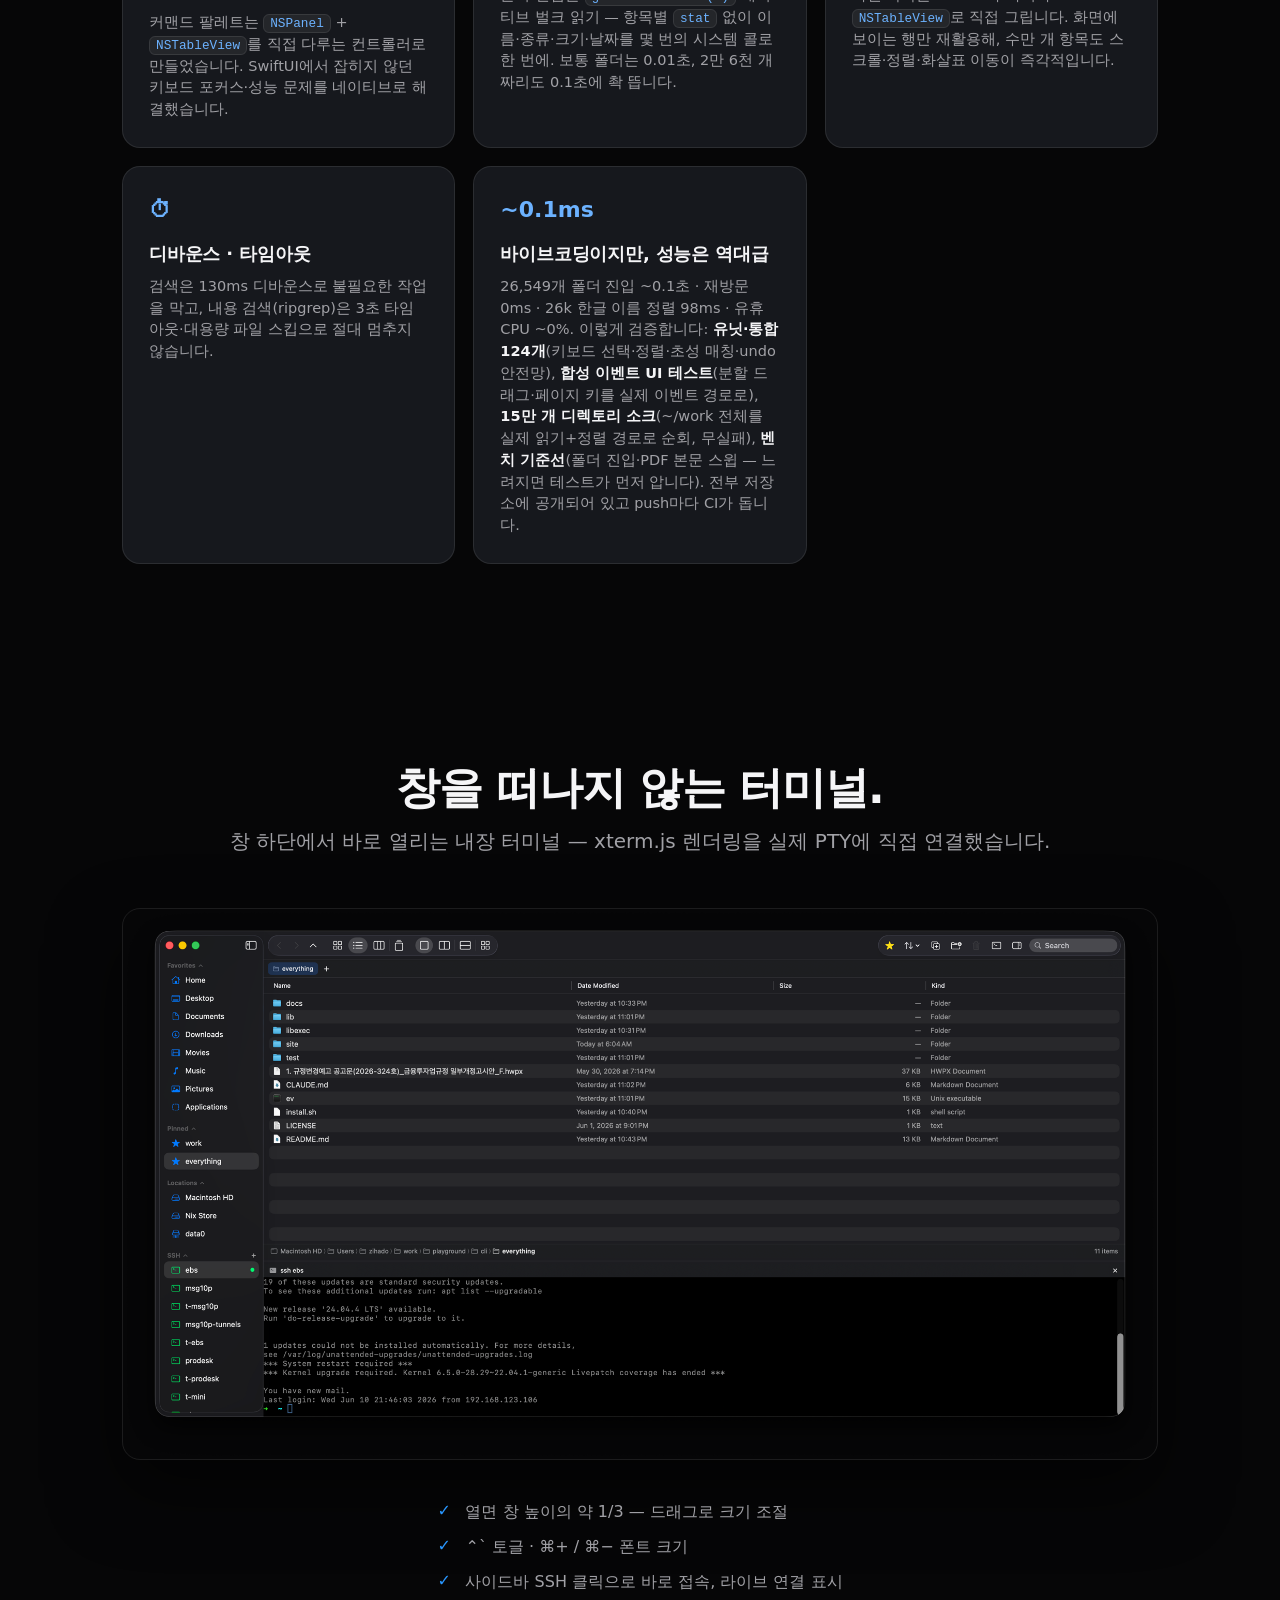
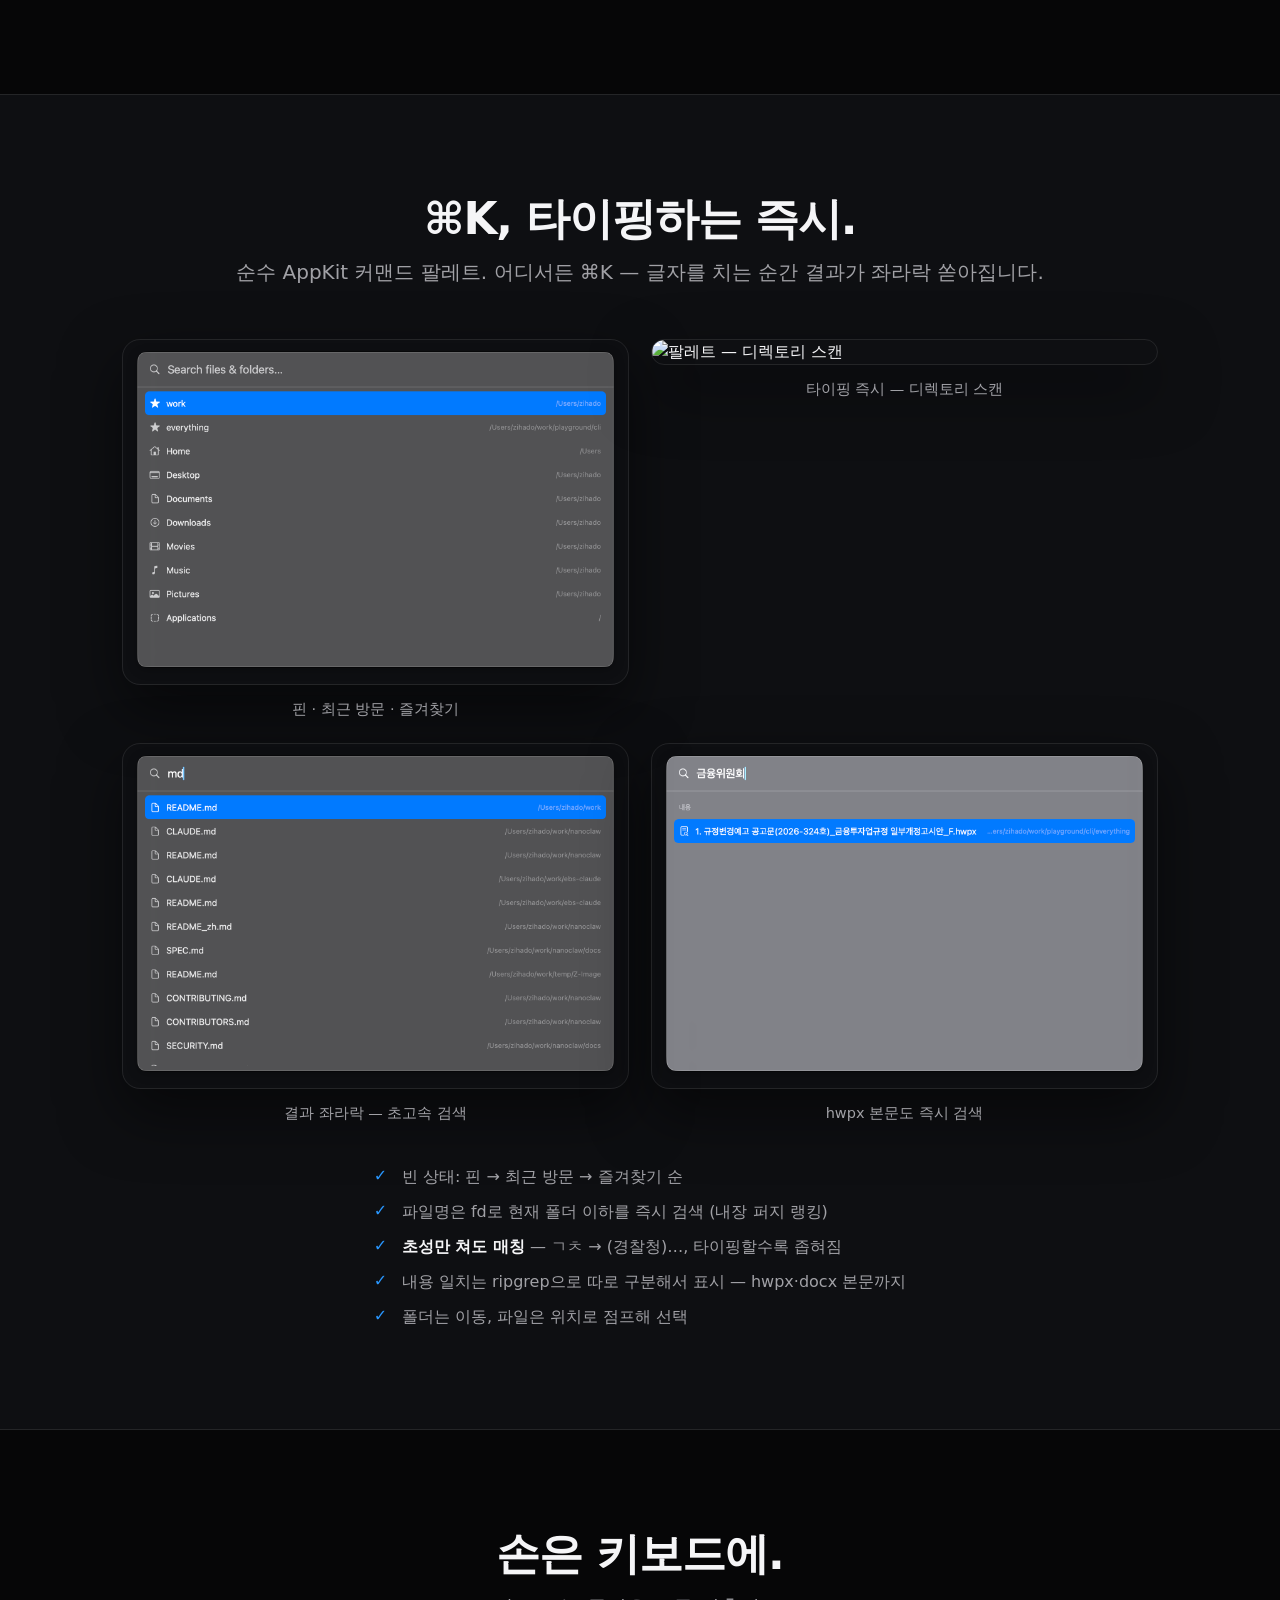
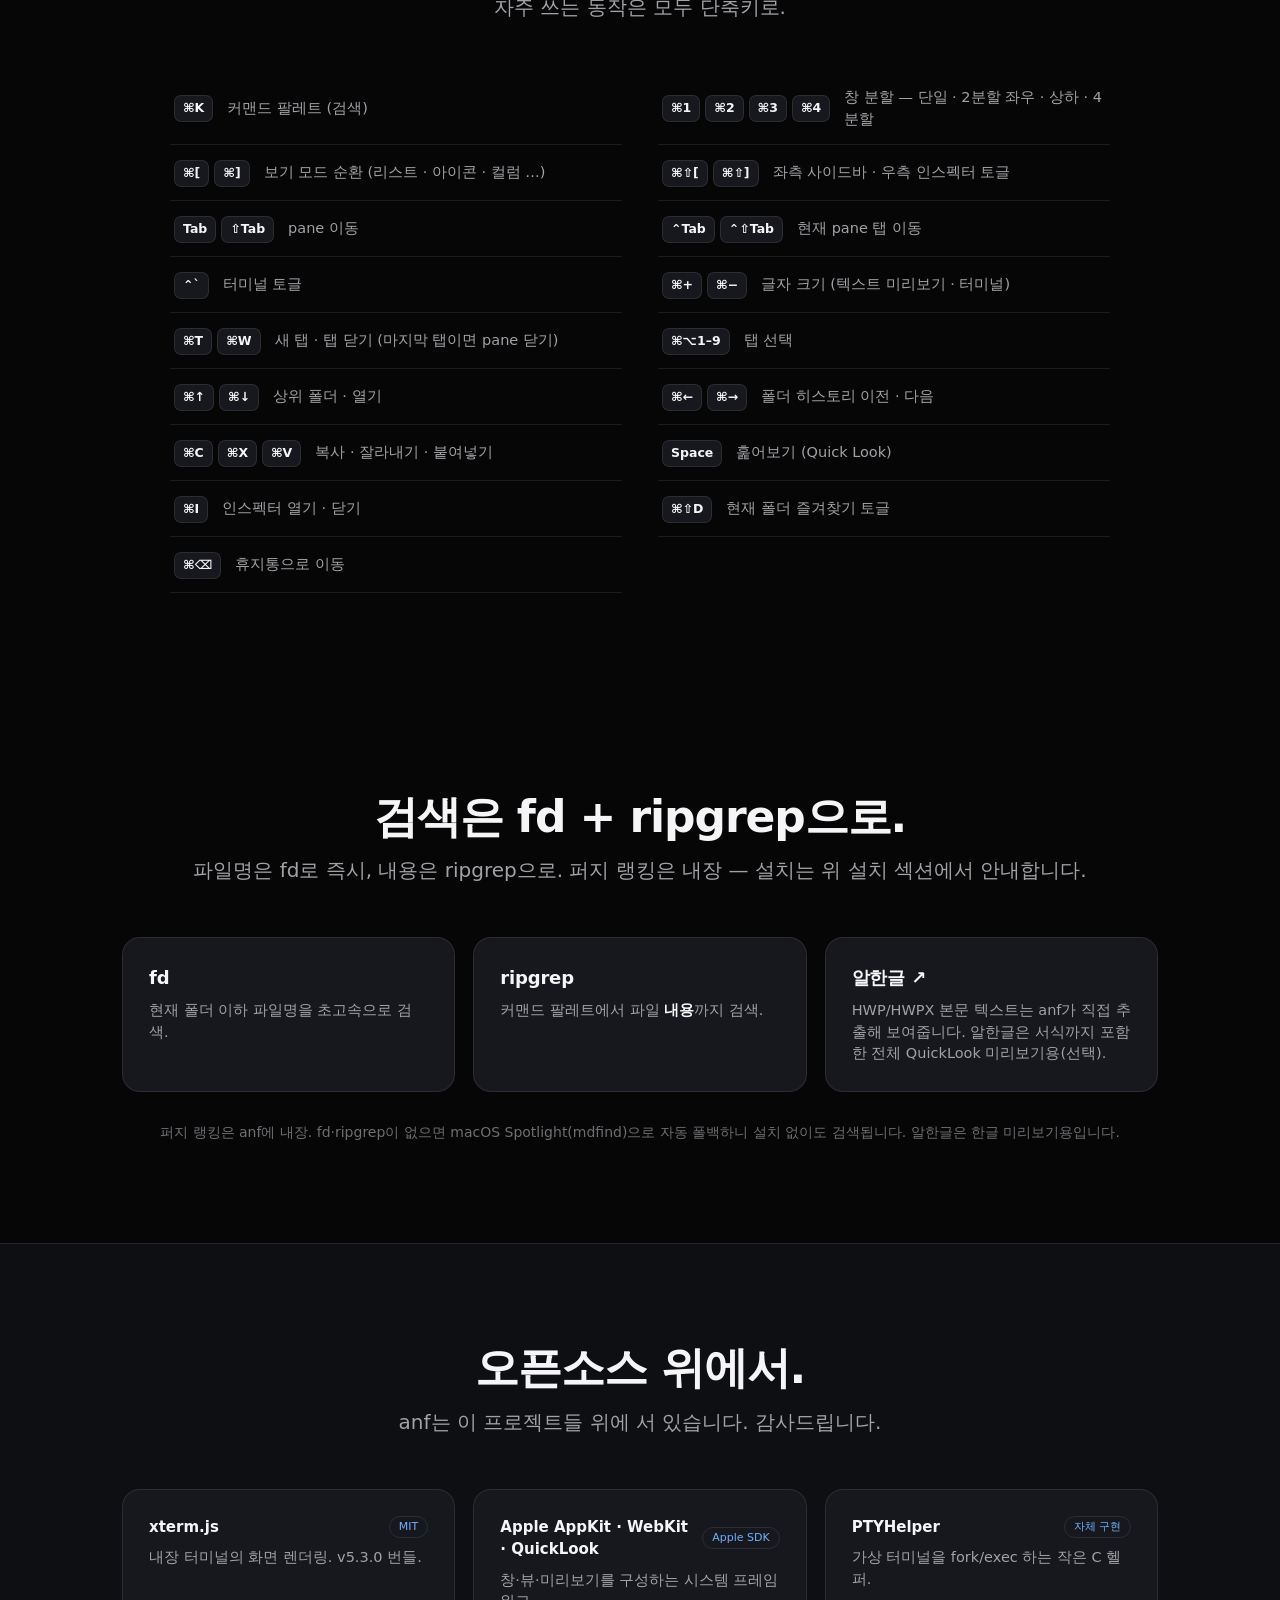
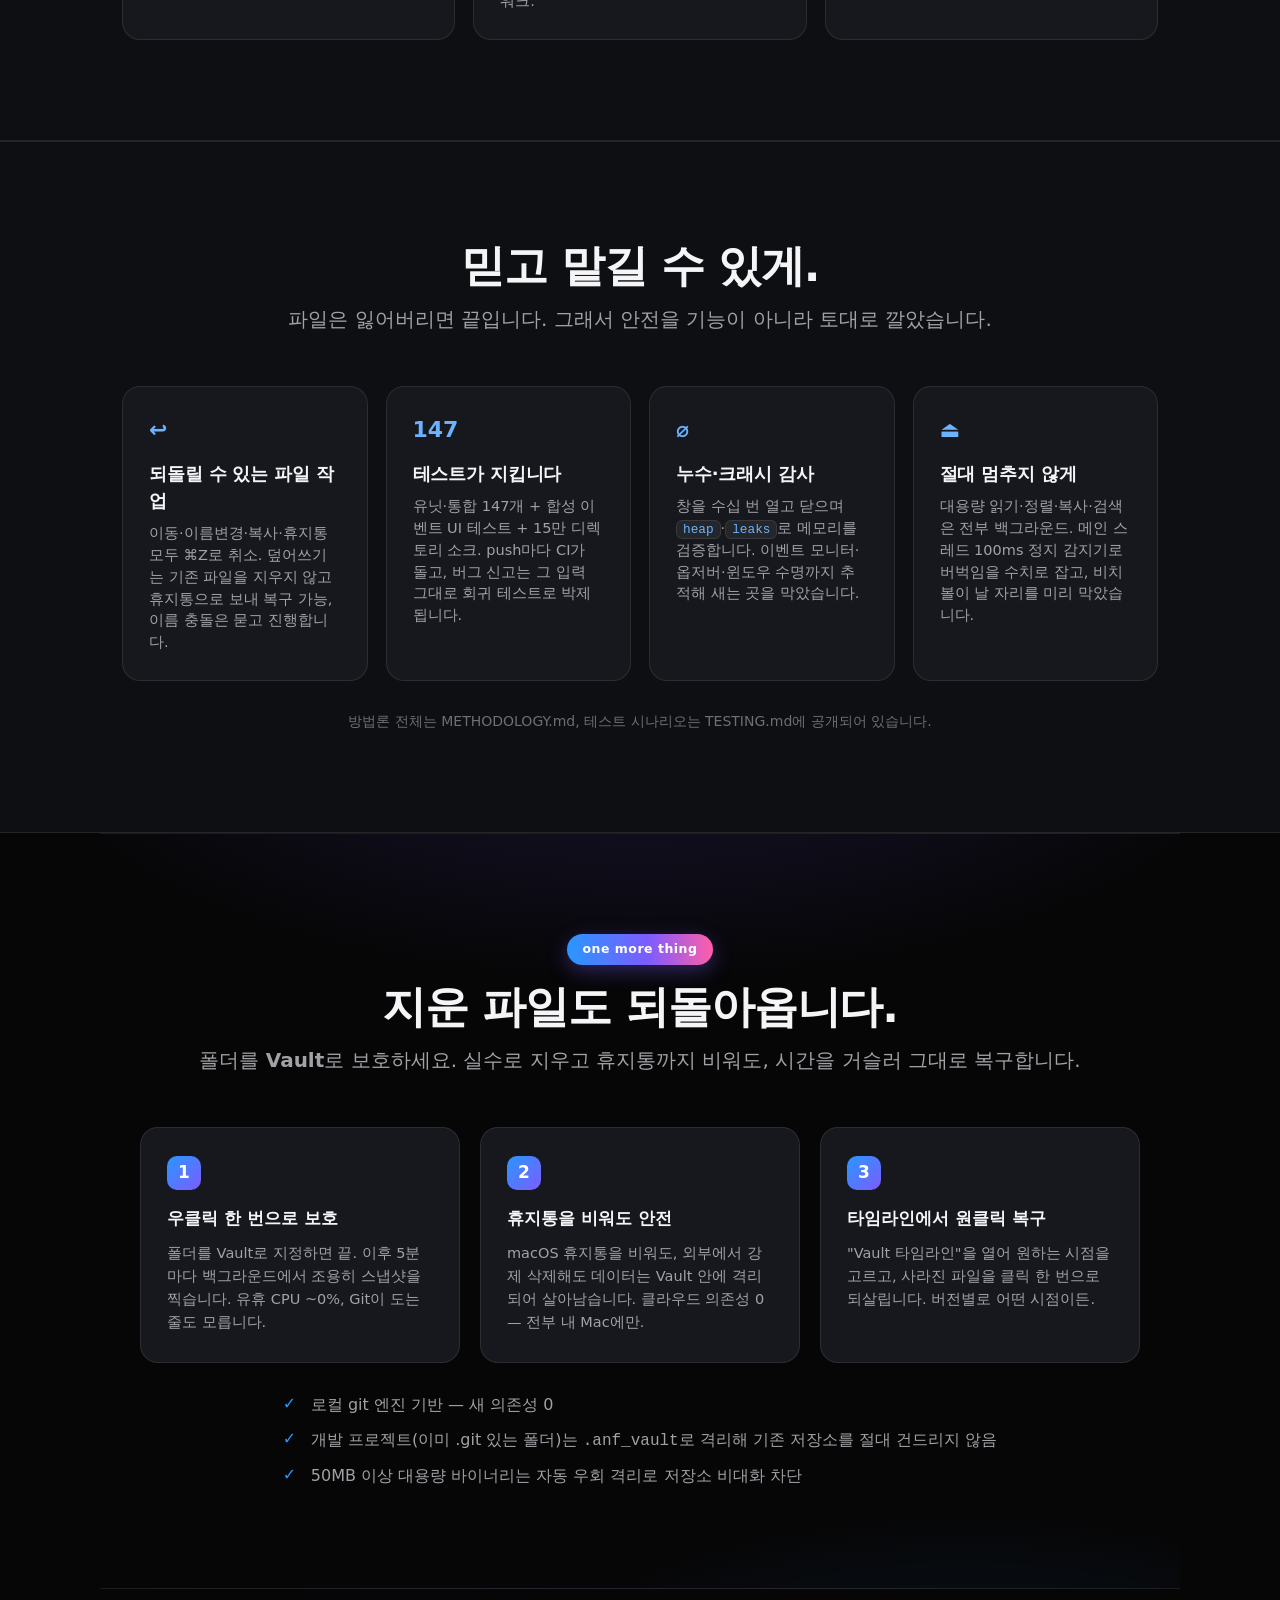
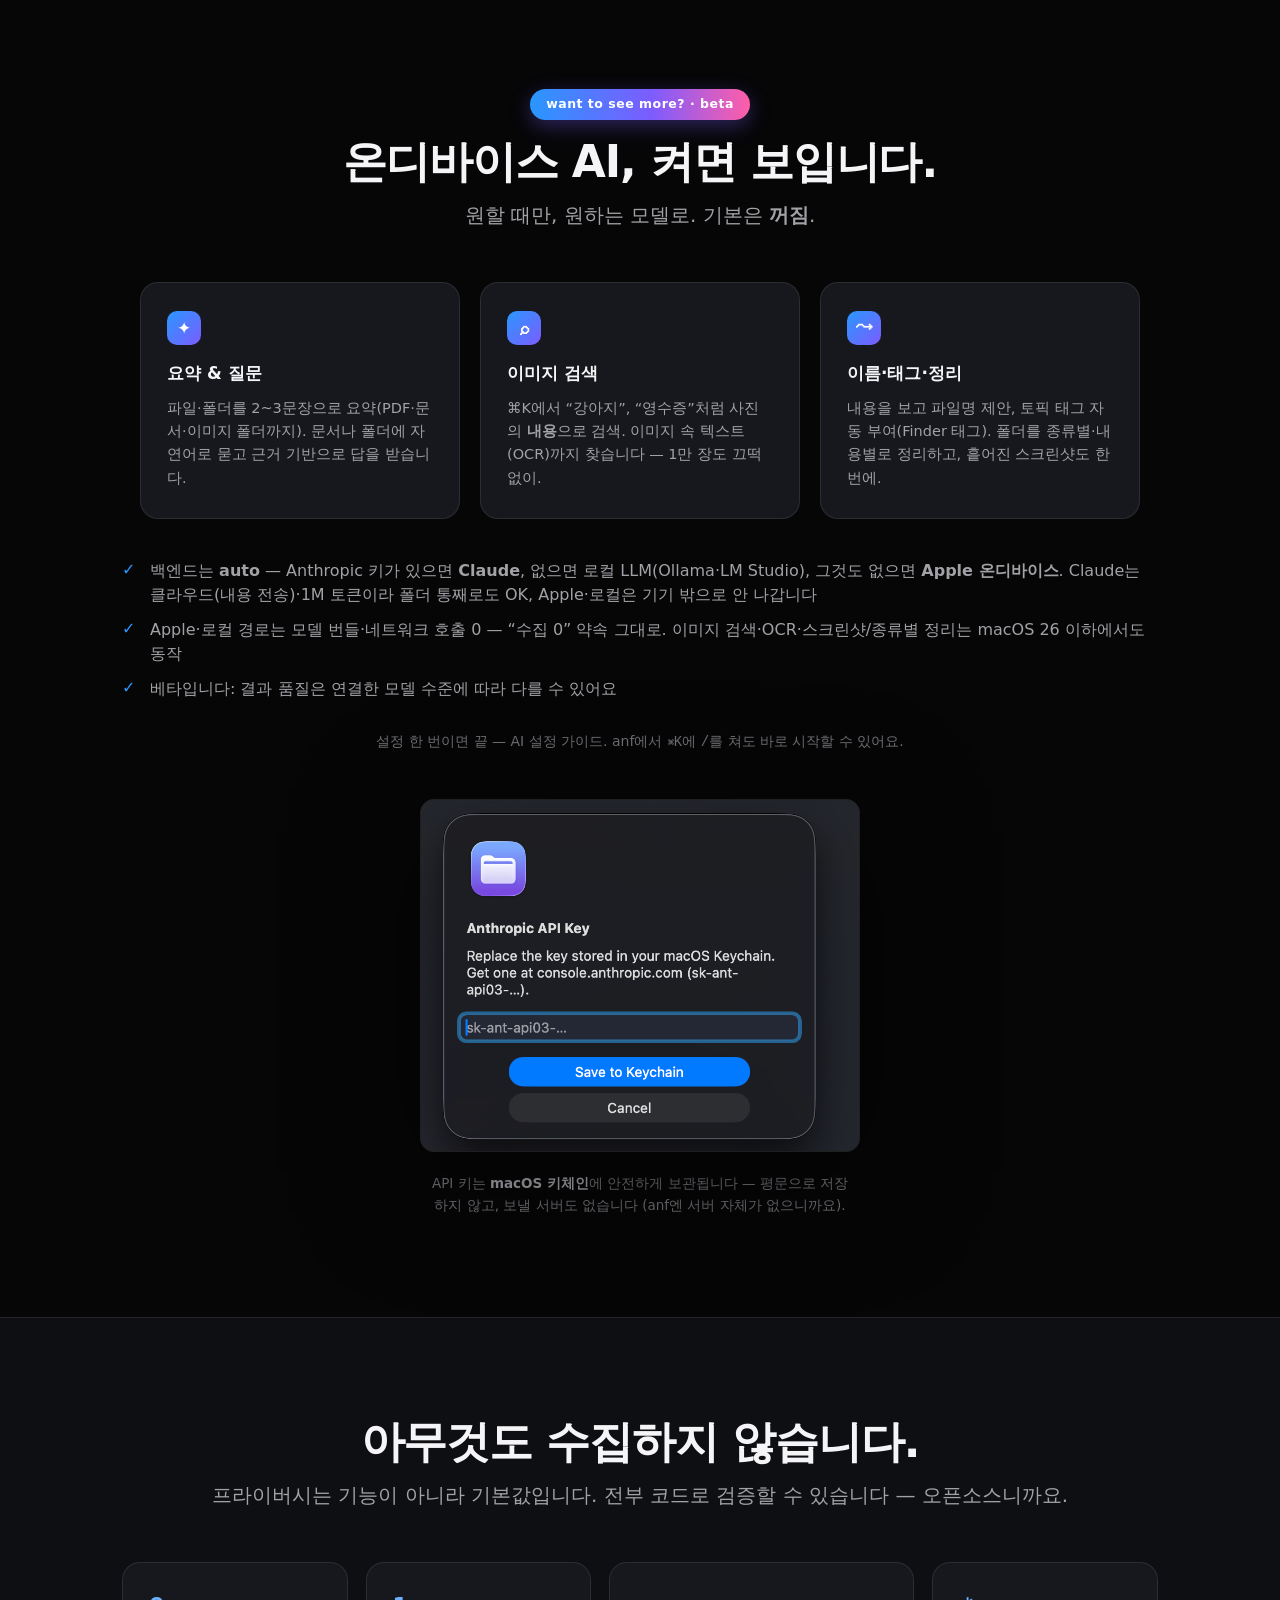
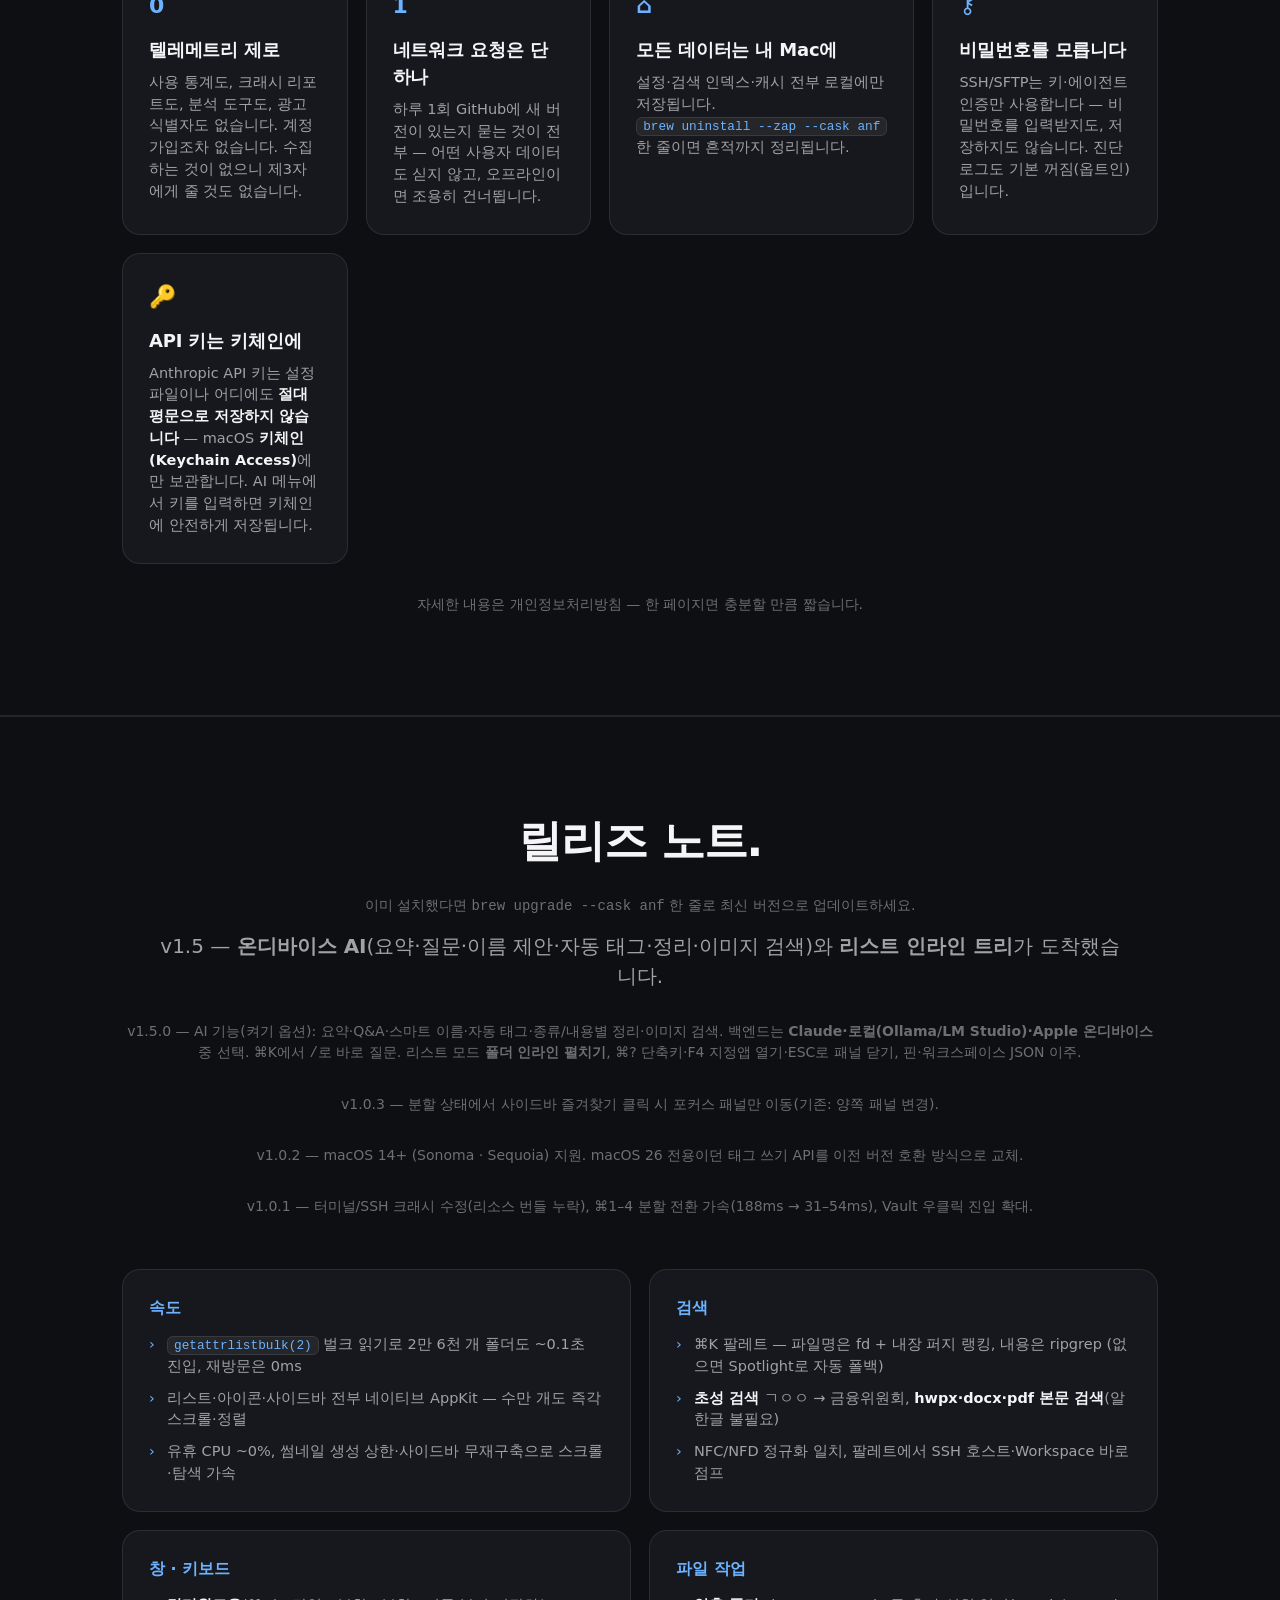
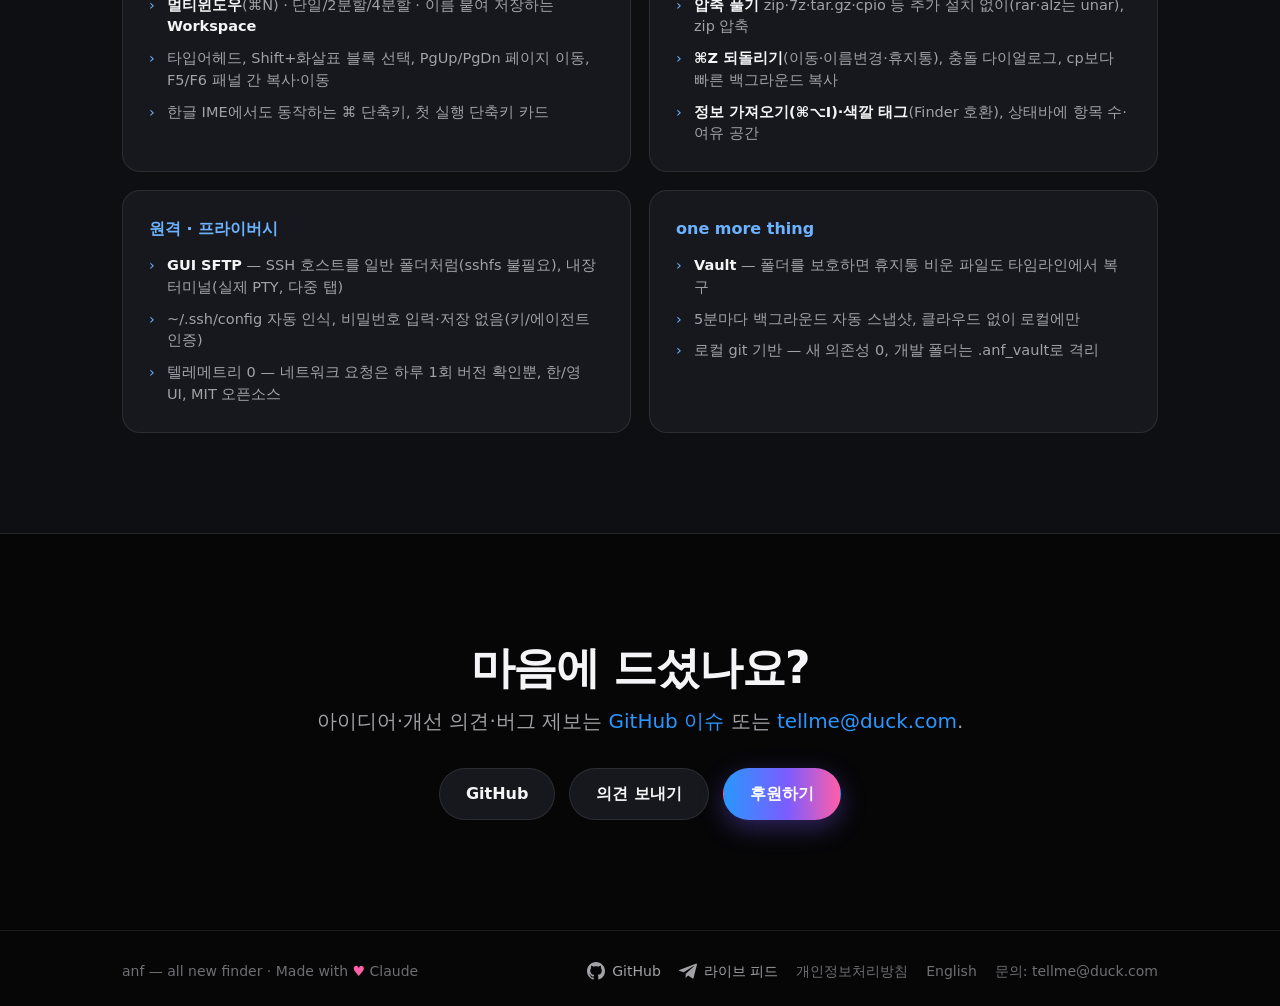
==== commit 34c1d50d: "docs(landing): show the API-key dialog with a Keychain trust caption Add a framed screenshot of anf'" ====
--- a/docs/index.html
+++ b/docs/index.html
@@ -20,7 +20,7 @@
 <meta name="theme-color" content="#060607">
 <link rel="alternate" hreflang="ko" href="https://rescenedev.github.io/anf/">
 <link rel="alternate" hreflang="en" href="https://rescenedev.github.io/anf/en/">
-<link rel="stylesheet" href="styles.css?v=19">
+<link rel="stylesheet" href="styles.css?v=21">
 <!-- Cloudflare Web Analytics — cookieless site analytics (NOT app telemetry; the app sends nothing). -->
 <script defer src='https://static.cloudflareinsights.com/beacon.min.js' data-cf-beacon='{"token": "1b598242e0c44f28912150f7a983687c"}'></script>
 </head>
@@ -44,14 +44,14 @@
 
   <!-- Hero -->
   <section class="hero">
-    <p class="eyebrow">all new finder · <span class="ver-pill">1.0</span></p>
+    <p class="eyebrow">all new finder · <span class="ver-pill">1.5</span></p>
     <h1>Finder, reforged.</h1>
     <p class="lead">분할 뷰, 내장 터미널, 커맨드 팔레트.<br>macOS를 위한 가볍고 빠른 네이티브 파일 브라우저.</p>
     <div class="hero-cta">
       <a class="hero-dl is-soon" href="#install"><span class="dl-ic">⤓</span> 다운로드 준비 중</a>
     </div>
     <p class="hero-hint">정식 .dmg는 준비 중입니다 — 지금은 <a href="#install">Homebrew로 설치</a>하세요.</p>
-    <p class="hero-specs">초경량 네이티브 단일 바이너리 · <strong>단 3.4&thinsp;MB</strong> · 텔레메트리 0 · 오픈소스</p>
+    <p class="hero-specs">초경량 네이티브 단일 바이너리 · <strong>5.8&thinsp;MB</strong> · 텔레메트리 0 · 오픈소스</p>
     <div class="carousel">
       <div class="car-frames">
         <figure class="car-frame active"><img src="assets/layout-single.png?v=2" alt="단일 레이아웃" loading="eager"></figure>
@@ -168,7 +168,7 @@
         <tr><td>PDF 32개 본문 검색 스윕</td><td class="num">410 ms → 4 ms</td><td>첫 검색만 추출, 이후 키 입력은 캐시 매칭</td></tr>
         <tr><td>55,860개 항목(622MB) 폴더 복사</td><td class="num">6.8 초</td><td>병렬 APFS 클론 — cp -Rc(8.4s)보다 빠름, 전 과정 백그라운드 + 진행률 + 즉시 취소</td></tr>
         <tr><td>디렉토리 150,696개 소크</td><td class="num">실패 0</td><td>실제 홈 트리 전체를 읽기+정렬 경로로 순회, kr 외 전부 &lt;55ms</td></tr>
-        <tr><td>앱 크기</td><td class="num">3.4 MB</td><td>네이티브 단일 바이너리 — Electron 파일 매니저의 1/50 수준</td></tr>
+        <tr><td>앱 크기</td><td class="num">5.8 MB</td><td>네이티브 단일 바이너리 — Electron 파일 매니저의 수십분의 1</td></tr>
         <tr><td>메모리</td><td class="num">~110 MB</td><td>26,549개 폴더 세션 포함, 라이브 힙 ~30 MB — 썸네일·목록 캐시 모두 바이트 상한</td></tr>
         <tr><td>유휴 CPU</td><td class="num">~0 %</td><td>인덱스는 필요할 때만 갱신</td></tr>
       </tbody>
@@ -393,7 +393,7 @@
       </div>
     </div>
     <ul class="ticks centered-list">
-      <li>로컬 git 엔진 기반 — 새 의존성 0, 앱 번들 그대로 3.4MB</li>
+      <li>로컬 git 엔진 기반 — 새 의존성 0</li>
       <li>개발 프로젝트(이미 .git 있는 폴더)는 <code>.anf_vault</code>로 격리해 기존 저장소를 절대 건드리지 않음</li>
       <li>50MB 이상 대용량 바이너리는 자동 우회 격리로 저장소 비대화 차단</li>
     </ul>
@@ -403,7 +403,7 @@
   <section id="ai" class="showcase">
     <div class="vault-badge">want to see more? · beta</div>
     <h2 class="centered">온디바이스 AI, 켜면 보입니다.</h2>
-    <p class="sub centered">기본은 <b>꺼짐</b>. 가장 빠른 길 — 설정(<code>⌘,</code>)에서 <code>"aiFeatures": true</code> 하고 <b>Anthropic 키</b>만 넣으면 <b>Claude</b>로 바로. 온디바이스만 원하면 <b>Apple</b>이나 <b>로컬 LLM</b>도 고를 수 있어요.</p>
+    <p class="sub centered">원할 때만, 원하는 모델로. 기본은 <b>꺼짐</b>.</p>
     <div class="vault-grid">
       <div class="vault-step">
         <div class="vault-num">✦</div>
@@ -427,6 +427,10 @@
       <li>베타입니다: 결과 품질은 연결한 모델 수준에 따라 다를 수 있어요</li>
     </ul>
     <p class="note centered">설정 한 번이면 끝 — <a href="ai.html">AI 설정 가이드</a>. anf에서 <code>⌘K</code>에 <code>/</code>를 쳐도 바로 시작할 수 있어요.</p>
+    <figure class="keyshot">
+      <img src="assets/ai-keychain.png" alt="anf의 Anthropic API 키 입력 창 — macOS 키체인에 저장됩니다" loading="lazy">
+      <figcaption>API 키는 <b>macOS 키체인</b>에 안전하게 보관됩니다 — 평문으로 저장하지 않고, 보낼 서버도 없습니다 (anf엔 서버 자체가 없으니까요).</figcaption>
+    </figure>
   </section>
 
   <!-- Privacy -->
@@ -455,6 +459,11 @@
           <h3>비밀번호를 모릅니다</h3>
           <p>SSH/SFTP는 키·에이전트 인증만 사용합니다 — 비밀번호를 입력받지도, 저장하지도 않습니다. 진단 로그도 기본 꺼짐(옵트인)입니다.</p>
         </div>
+        <div class="tile">
+          <div class="ic">🔑</div>
+          <h3>API 키는 키체인에</h3>
+          <p>Anthropic API 키는 설정 파일이나 어디에도 <strong>절대 평문으로 저장하지 않습니다</strong> — macOS <strong>키체인(Keychain Access)</strong>에만 보관합니다. AI 메뉴에서 키를 입력하면 키체인에 안전하게 저장됩니다.</p>
+        </div>
       </div>
       <p class="note centered">자세한 내용은 <a href="privacy.html">개인정보처리방침</a> — 한 페이지면 충분할 만큼 짧습니다.</p>
     </div>
@@ -465,7 +474,8 @@
     <div class="band-inner">
       <h2 class="centered">릴리즈 노트.</h2>
       <p class="note centered">이미 설치했다면 <code>brew upgrade --cask anf</code> 한 줄로 최신 버전으로 업데이트하세요.</p>
-      <p class="sub centered">v1.0 — 첫 정식 공개. macOS를 위한 가장 빠른 네이티브 파일 브라우저.</p>
+      <p class="sub centered">v1.5 — <b>온디바이스 AI</b>(요약·질문·이름 제안·자동 태그·정리·이미지 검색)와 <b>리스트 인라인 트리</b>가 도착했습니다.</p>
+      <p class="note centered">v1.5.0 — AI 기능(켜기 옵션): 요약·Q&A·스마트 이름·자동 태그·종류/내용별 정리·이미지 검색. 백엔드는 <b>Claude·로컬(Ollama/LM Studio)·Apple 온디바이스</b> 중 선택. ⌘K에서 <code>/</code>로 바로 질문. 리스트 모드 <b>폴더 인라인 펼치기</b>, ⌘? 단축키·F4 지정앱 열기·ESC로 패널 닫기, 핀·워크스페이스 JSON 이주.</p>
       <p class="note centered">v1.0.3 — 분할 상태에서 사이드바 즐겨찾기 클릭 시 포커스 패널만 이동(기존: 양쪽 패널 변경).</p>
       <p class="note centered">v1.0.2 — macOS 14+ (Sonoma · Sequoia) 지원. macOS 26 전용이던 태그 쓰기 API를 이전 버전 호환 방식으로 교체.</p>
       <p class="note centered">v1.0.1 — 터미널/SSH 크래시 수정(리소스 번들 누락), ⌘1–4 분할 전환 가속(188ms → 31–54ms), Vault 우클릭 진입 확대.</p>
--- a/docs/styles.css
+++ b/docs/styles.css
@@ -132,9 +132,19 @@
 }
 .car-frame.active { opacity: 1; pointer-events: auto; }
 .car-frame img {
-  width: 100%; border-radius: var(--radius); border: 1px solid var(--line);
+  width: 100%; border-radius: var(--radius);
   box-shadow: 0 40px 100px rgba(0,0,0,.6);
 }
+
+/* Framed screenshot (e.g. the AI key dialog) — PNG already has rounded
+   corners + a hairline border, so use drop-shadow to follow the alpha. */
+.keyshot { max-width: 440px; margin: 46px auto 0; }
+.keyshot img { width: 100%; display: block; filter: drop-shadow(0 24px 60px rgba(0,0,0,.5)); }
+.keyshot figcaption {
+  max-width: 420px; margin: 20px auto 0; text-align: center;
+  color: var(--txt-faint); font-size: 13.5px; line-height: 1.65;
+}
+.keyshot figcaption b { color: var(--txt-dim); }
 /* Grid (not wrap) so the 4 layout buttons fall into even rows — 4, then 2+2,
    then 1·1·1·1 — never an uneven 3+1 break. */
 .dots {
@@ -420,7 +430,7 @@
   border-block: 1px solid var(--line);
 }
 .vault-badge {
-  display: inline-block; margin: 0 auto 18px; padding: 6px 16px; border-radius: 999px;
+  display: block; width: fit-content; margin: 0 auto 18px; padding: 6px 16px; border-radius: 999px;
   font-size: 12.5px; font-weight: 700; letter-spacing: .04em; color: #fff;
   background: linear-gradient(90deg, #2997ff, #7c5cff 55%, #ff5ea8);
   box-shadow: 0 6px 20px rgba(124,92,255,.35);
@@ -491,6 +501,10 @@
 }
 .hero-dl:hover { filter: brightness(1.07); transform: translateY(-1px); }
 .hero-dl .dl-ic { font-size: 18px; }
+.hero-dl.is-soon { filter: grayscale(.35) brightness(.92); }
+.hero-hint { margin-top: 12px; font-size: 13.5px; color: var(--txt-faint); }
+.hero-hint a { color: var(--txt-dim); text-decoration: underline; text-underline-offset: 2px; }
+.hero-hint a:hover { color: var(--txt); }
 .hero-specs {
   margin-top: 18px; font-size: 14px; color: var(--txt-faint);
   letter-spacing: .01em;
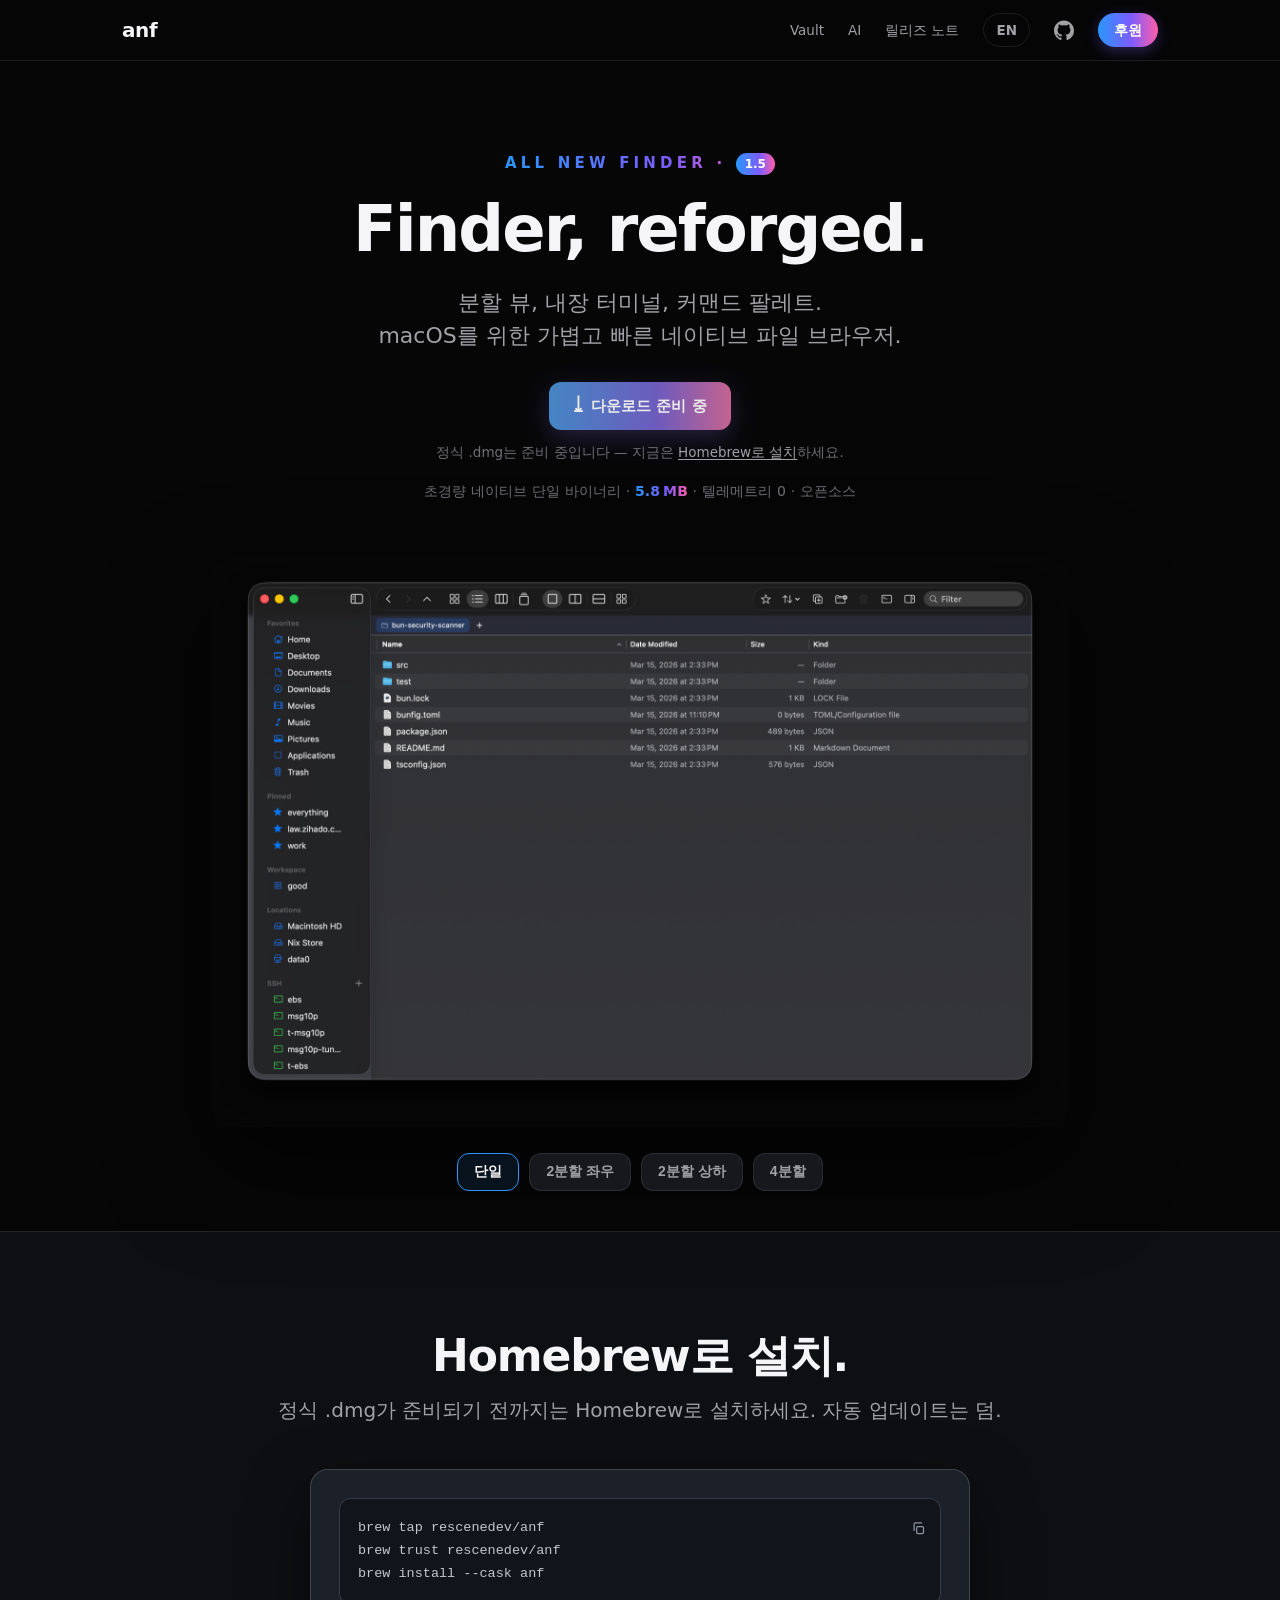
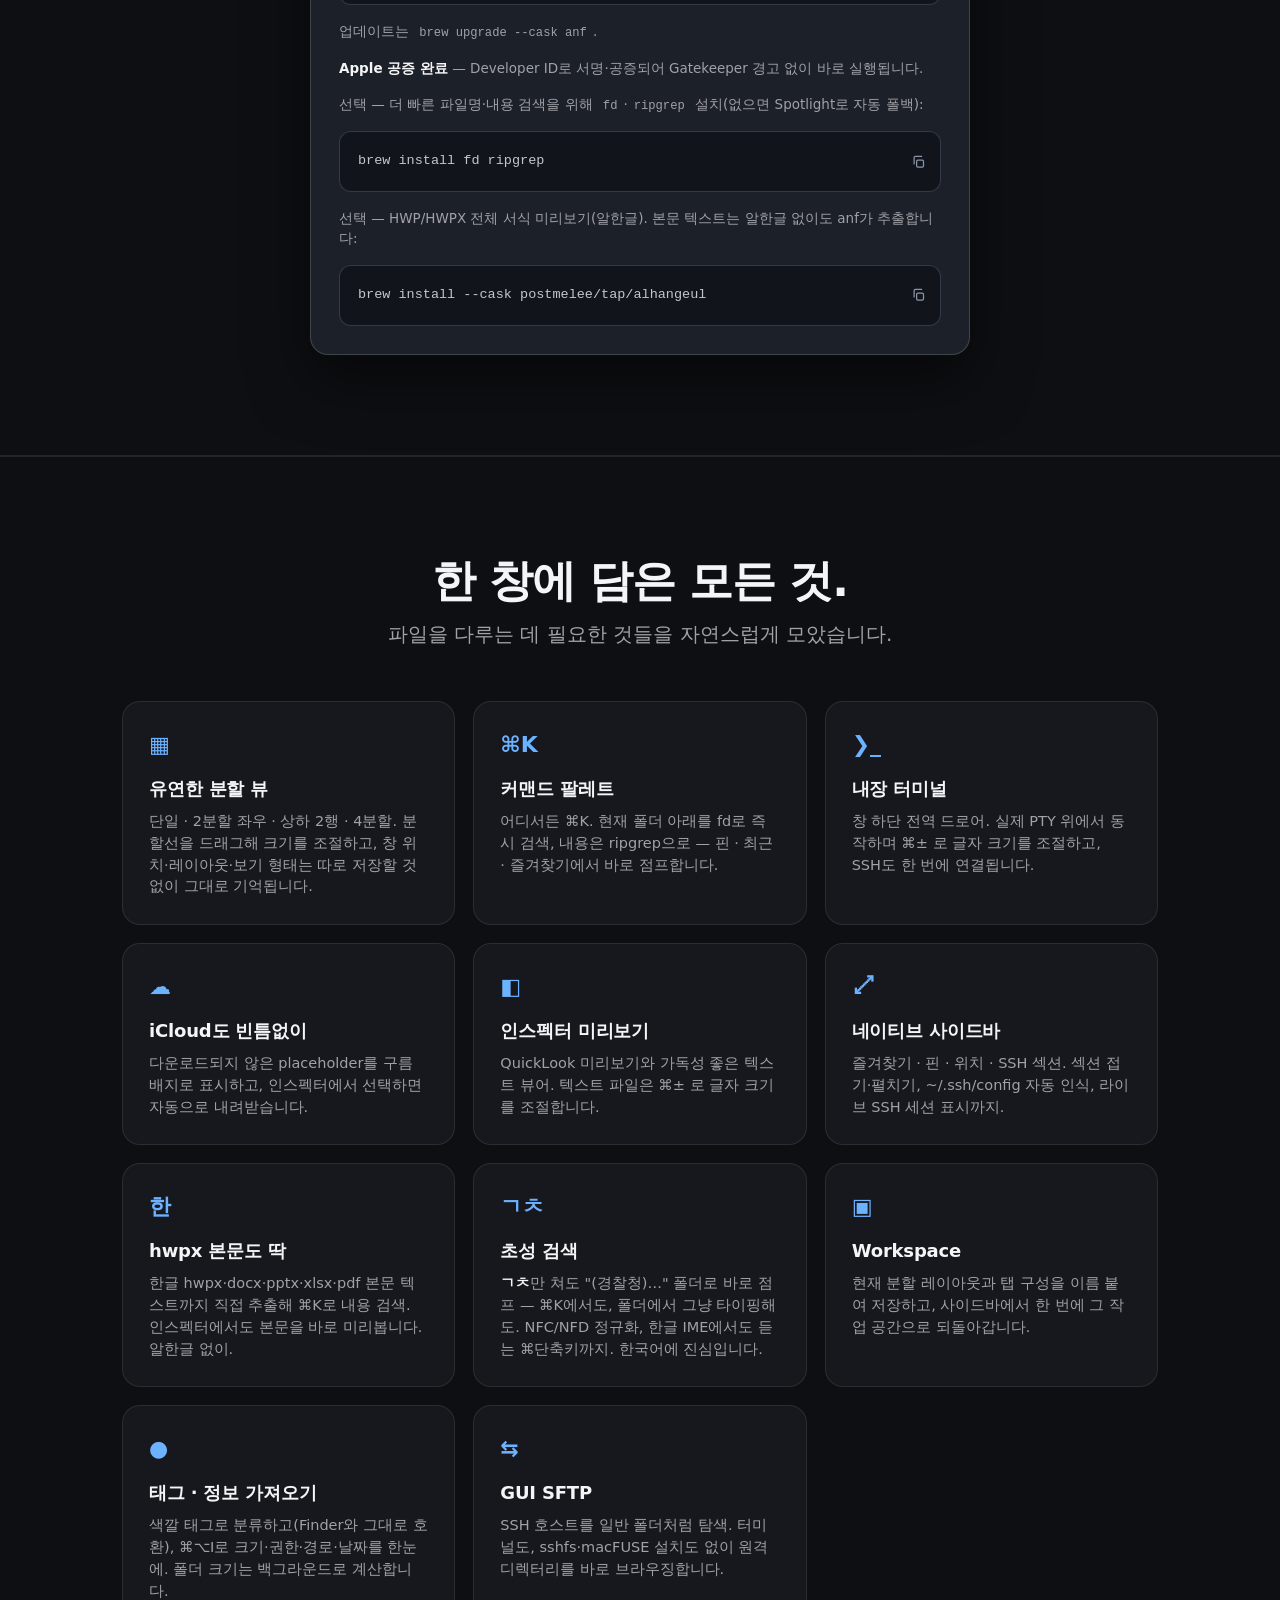
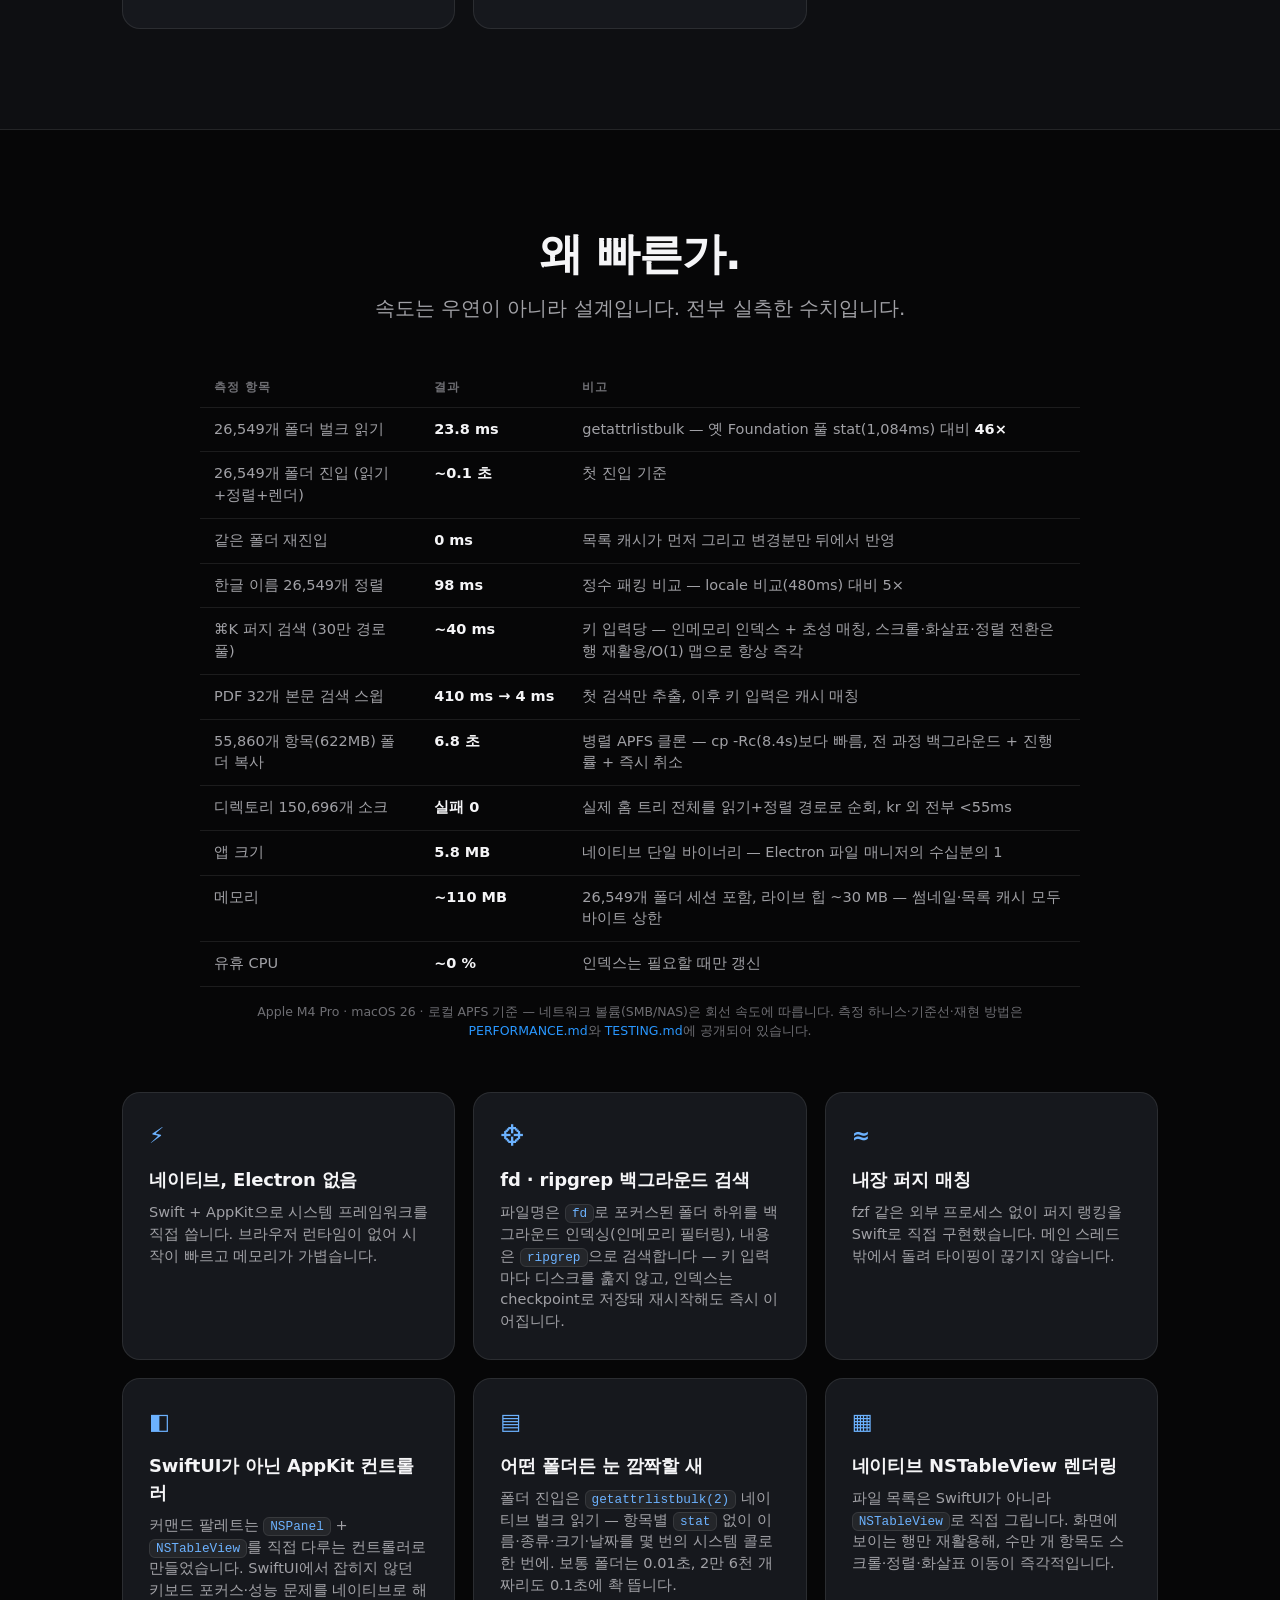
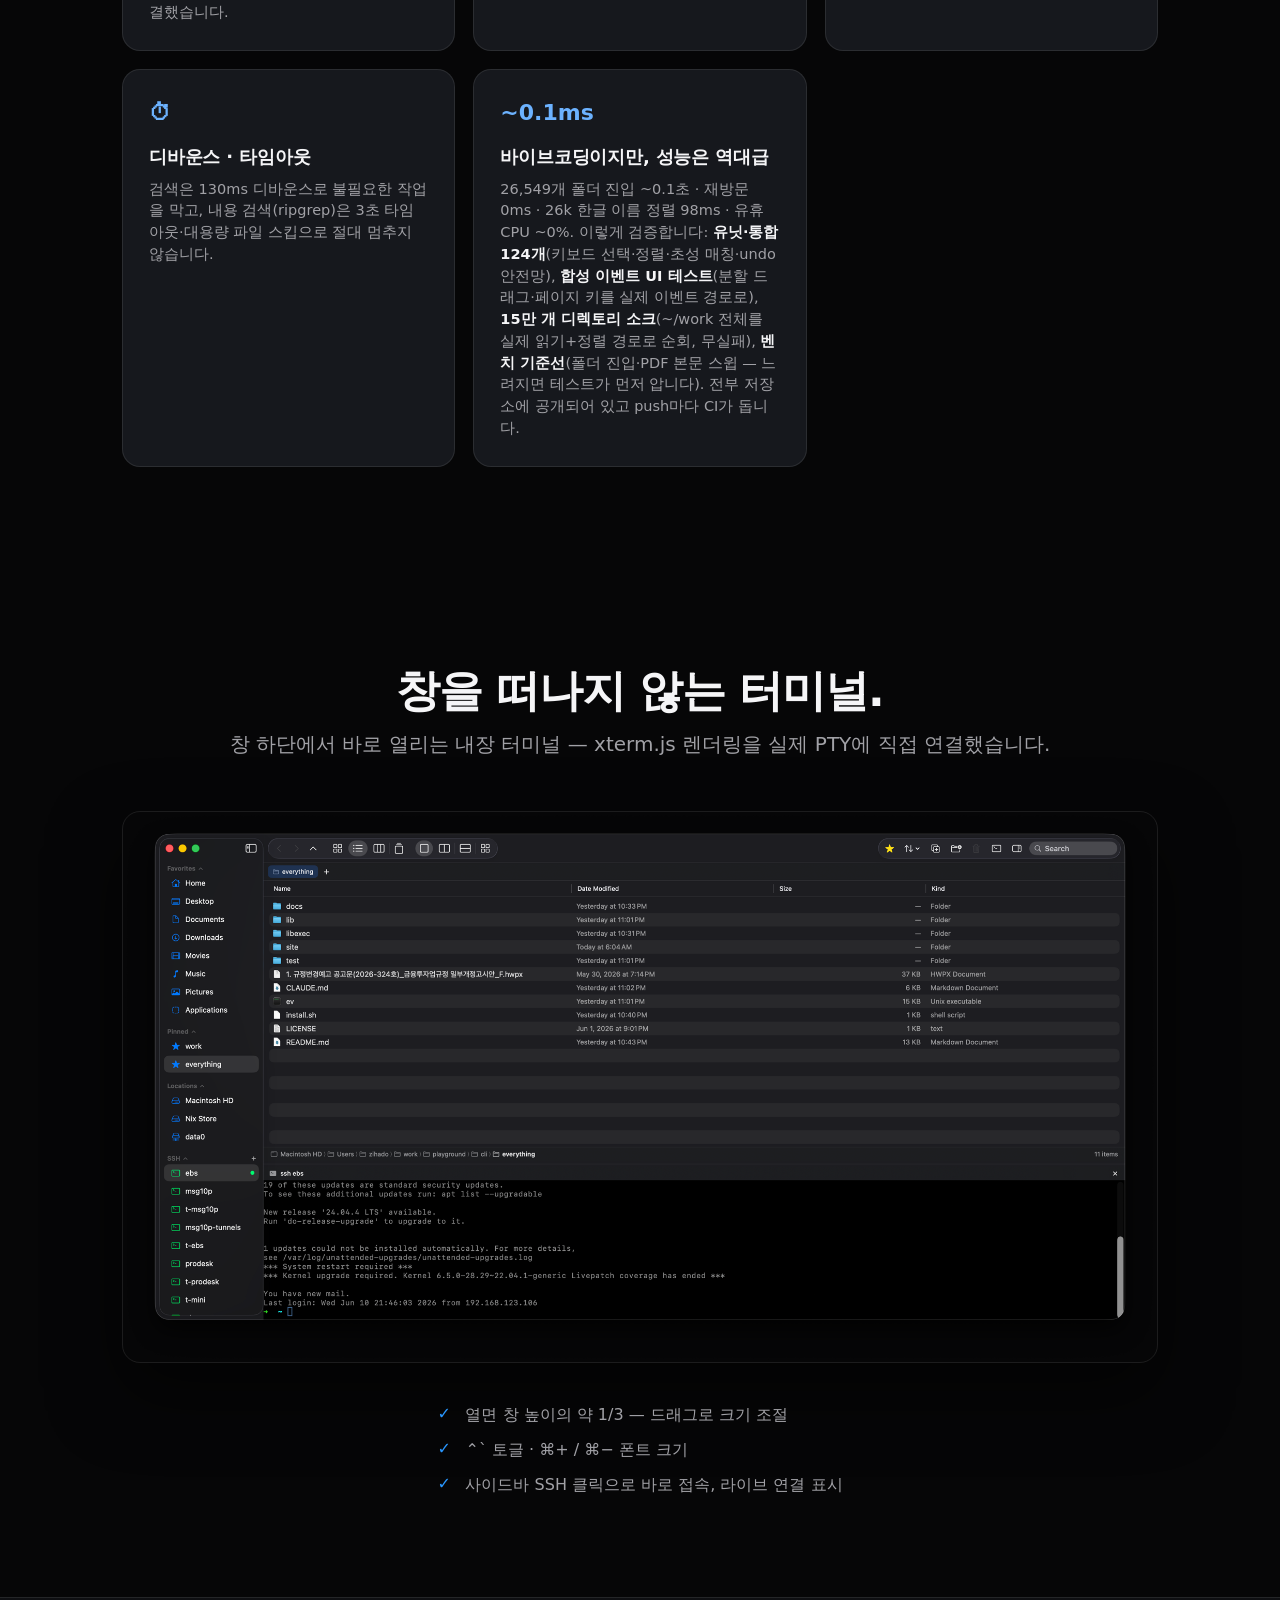
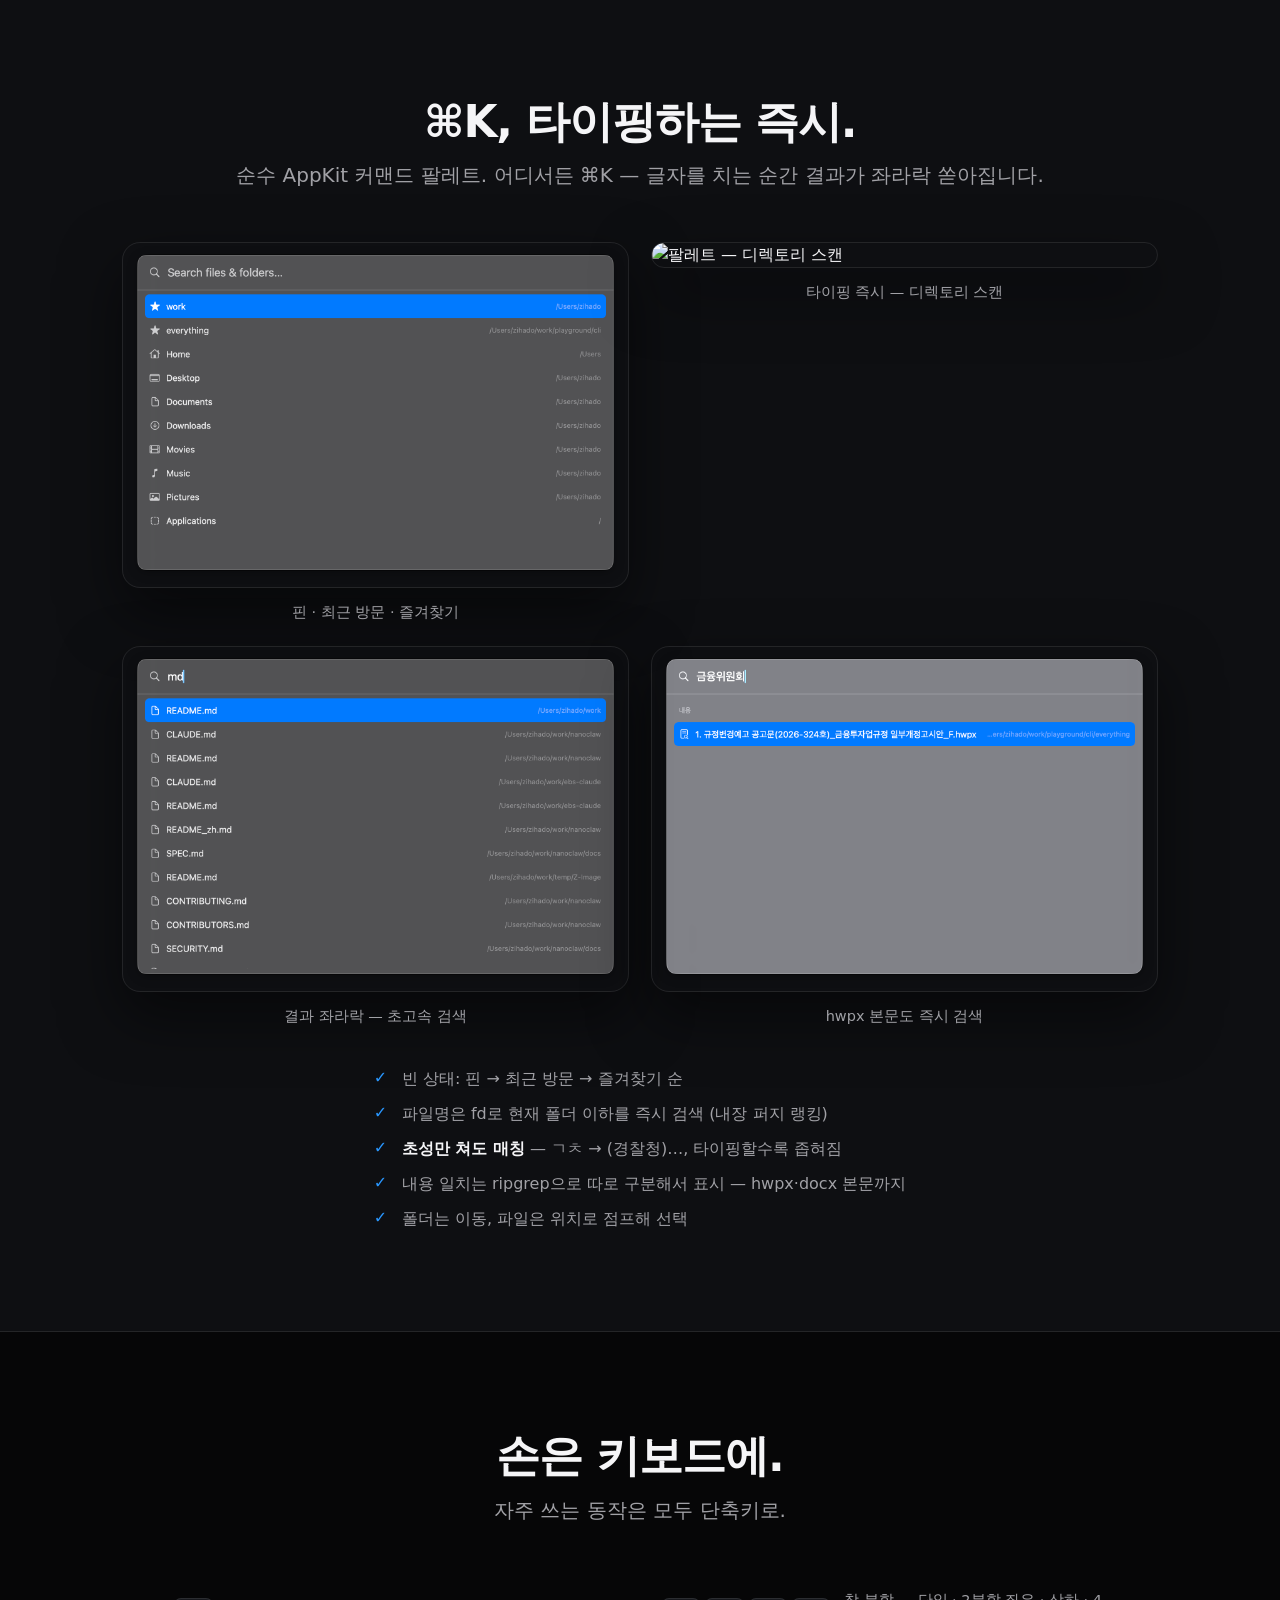
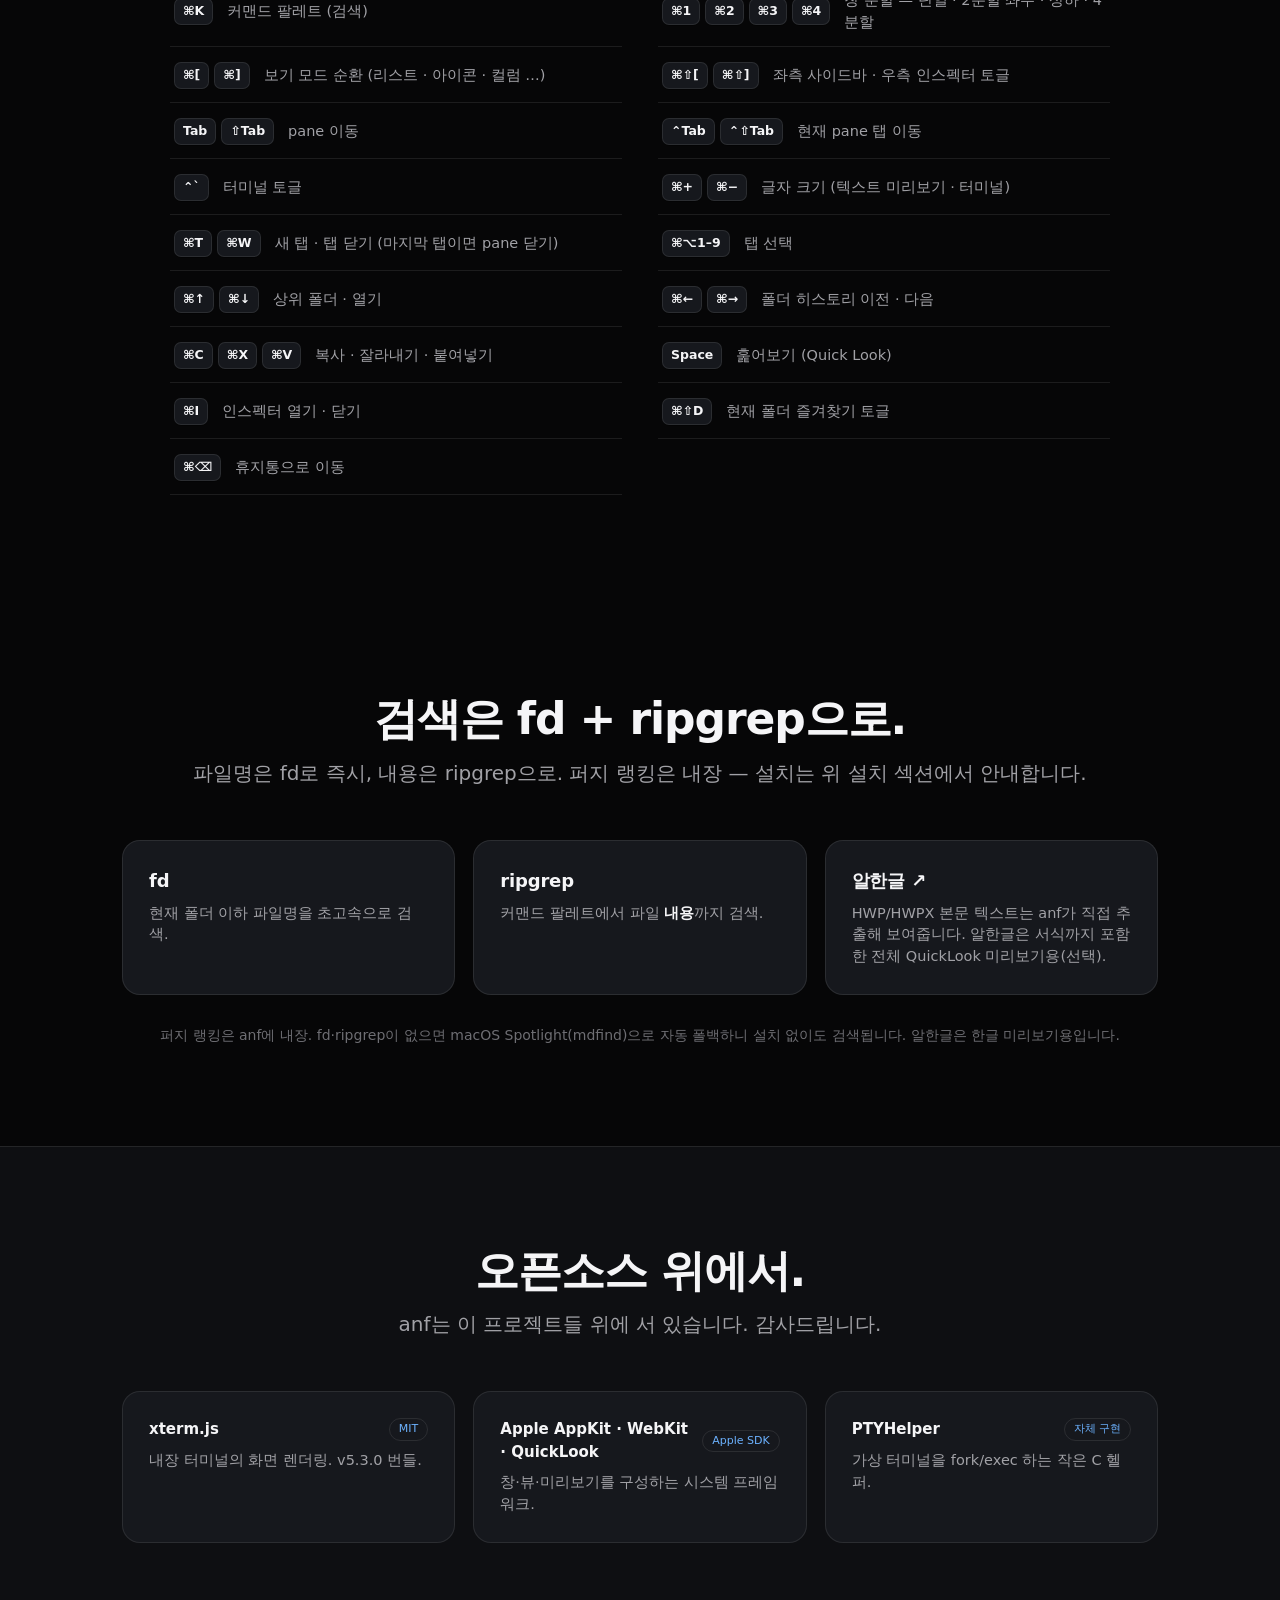
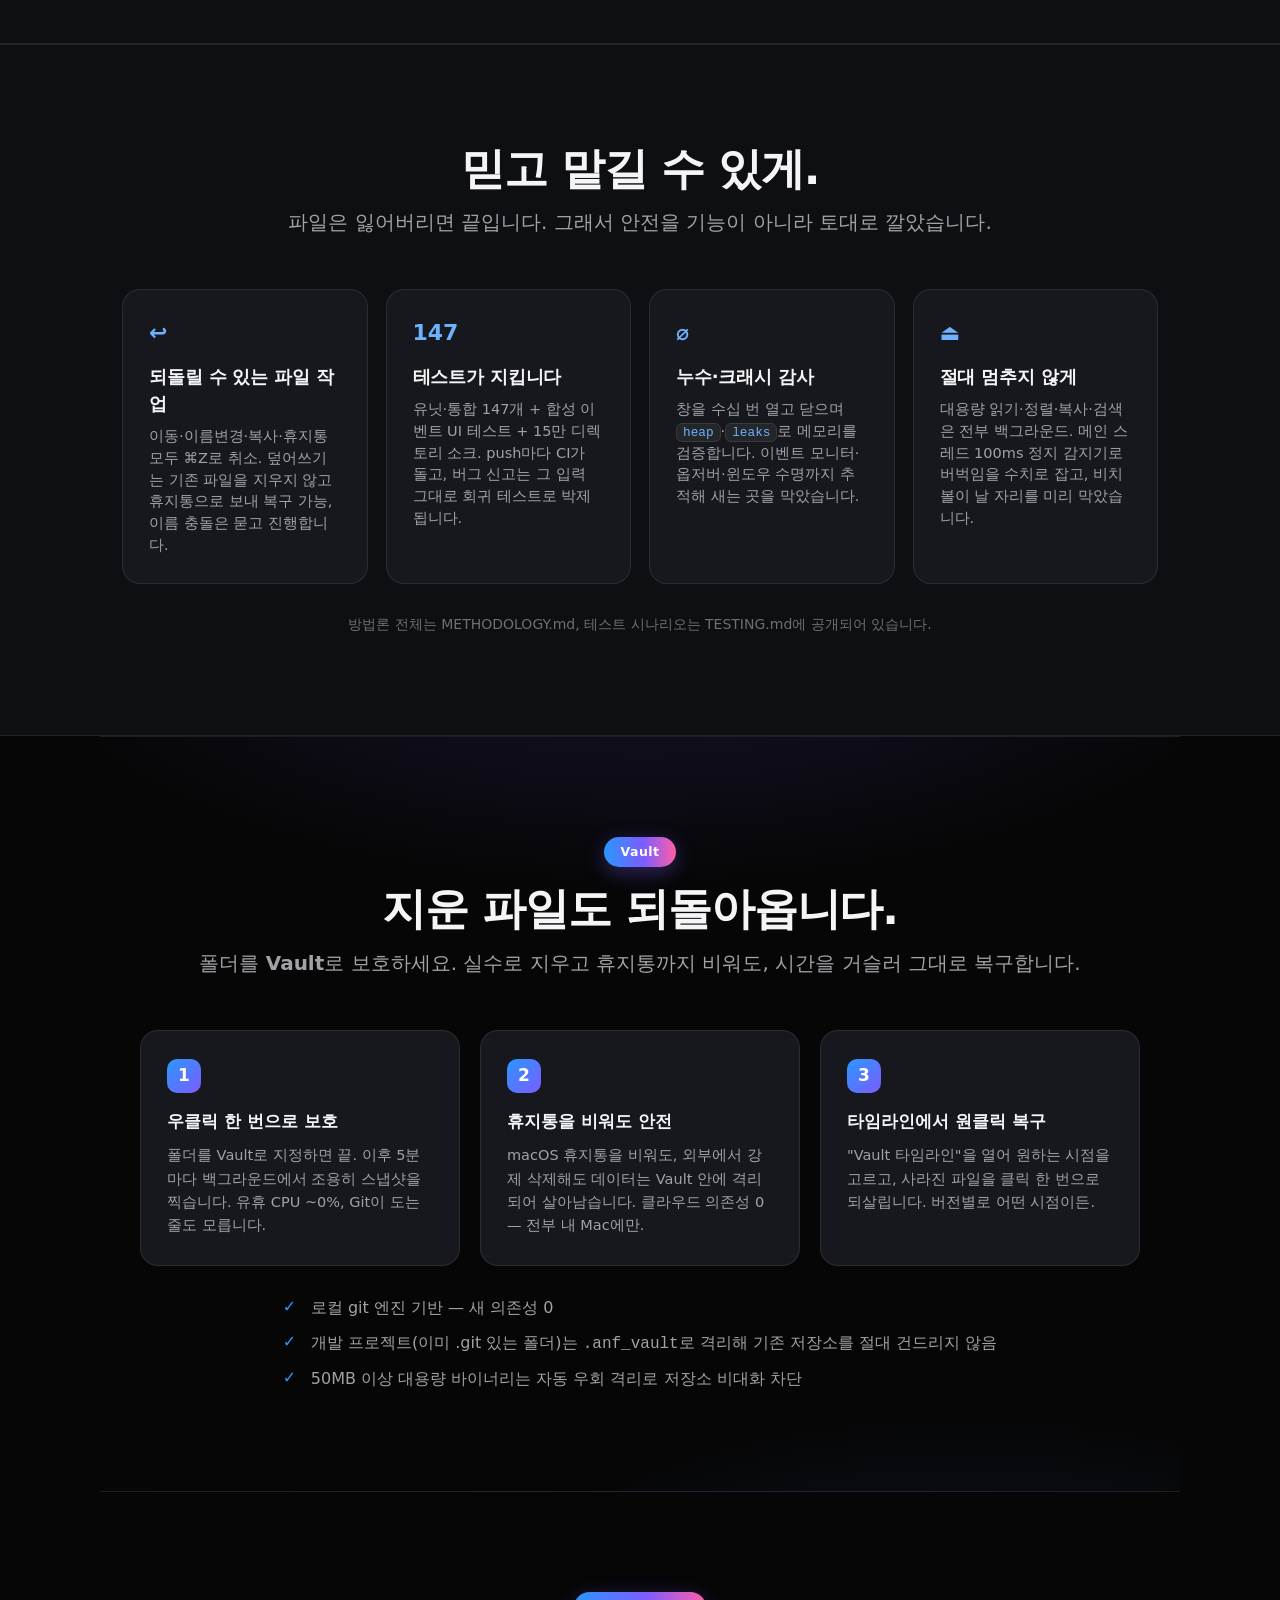
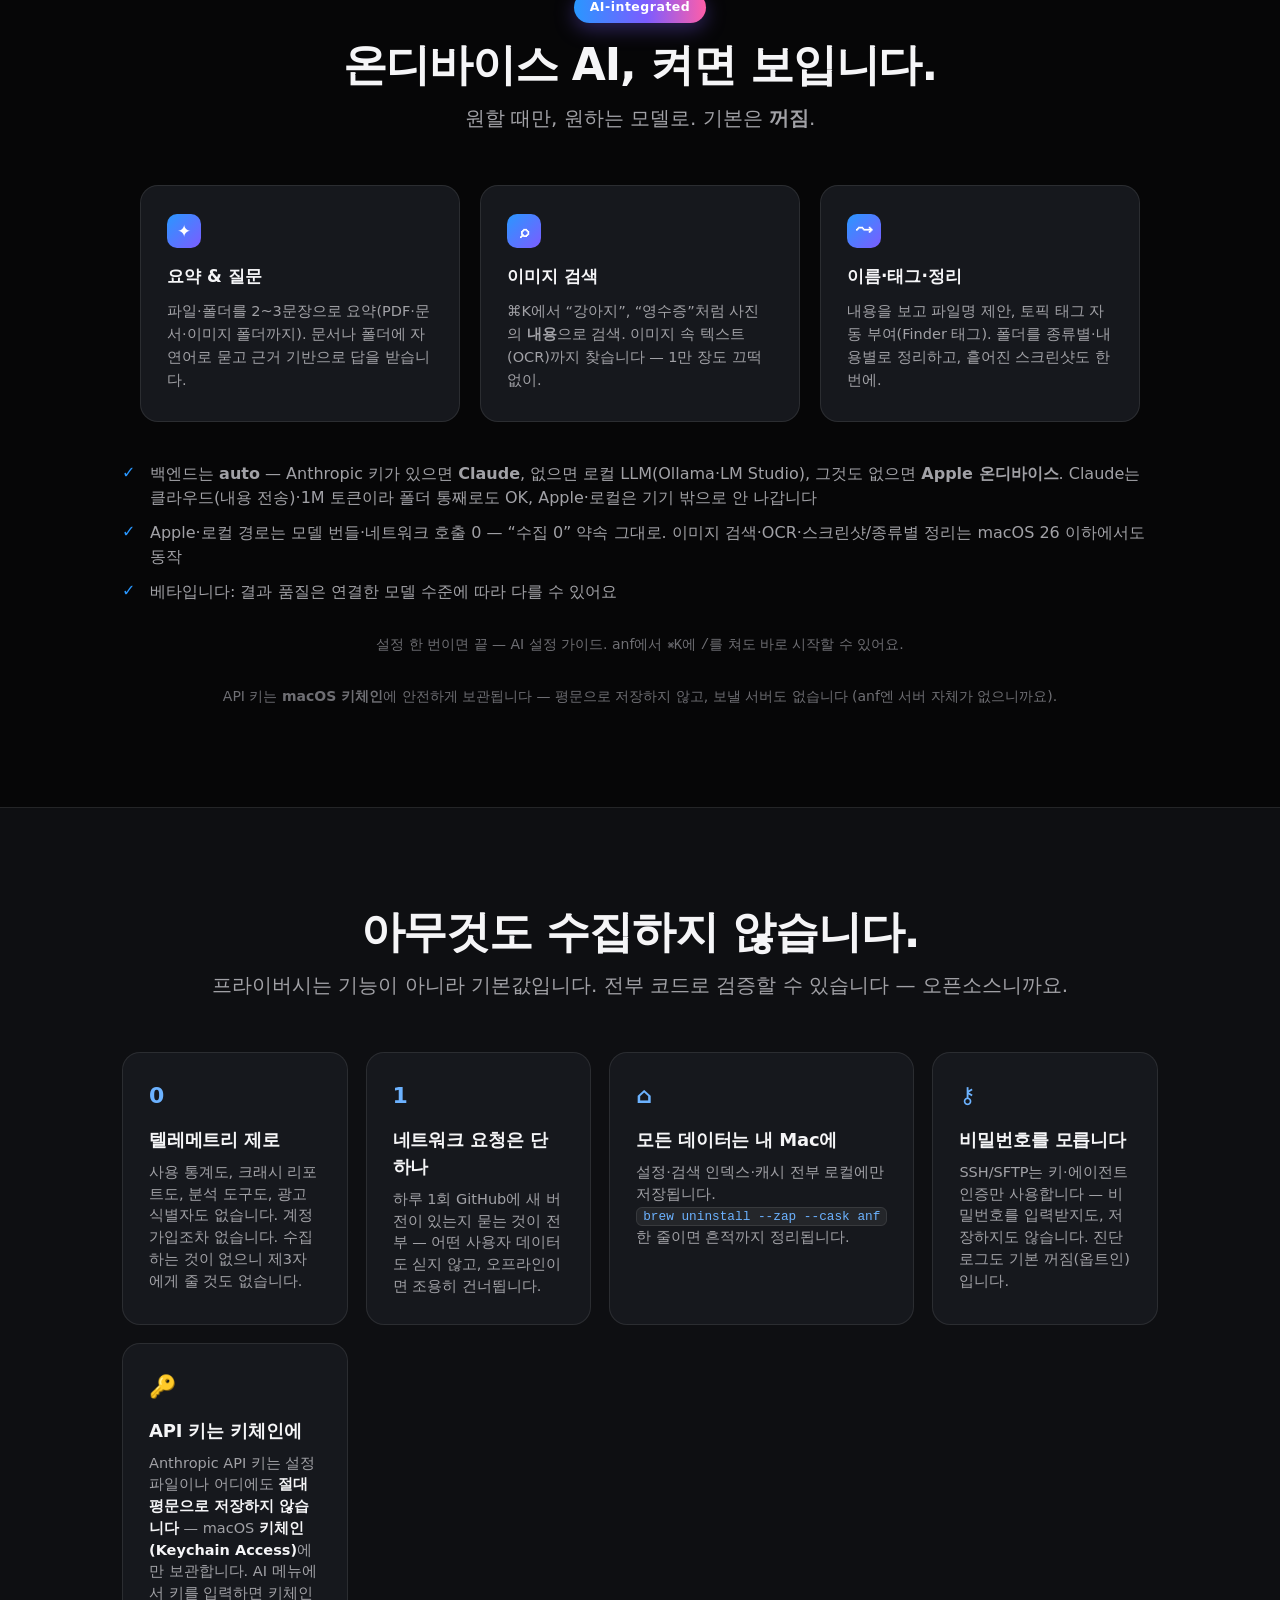
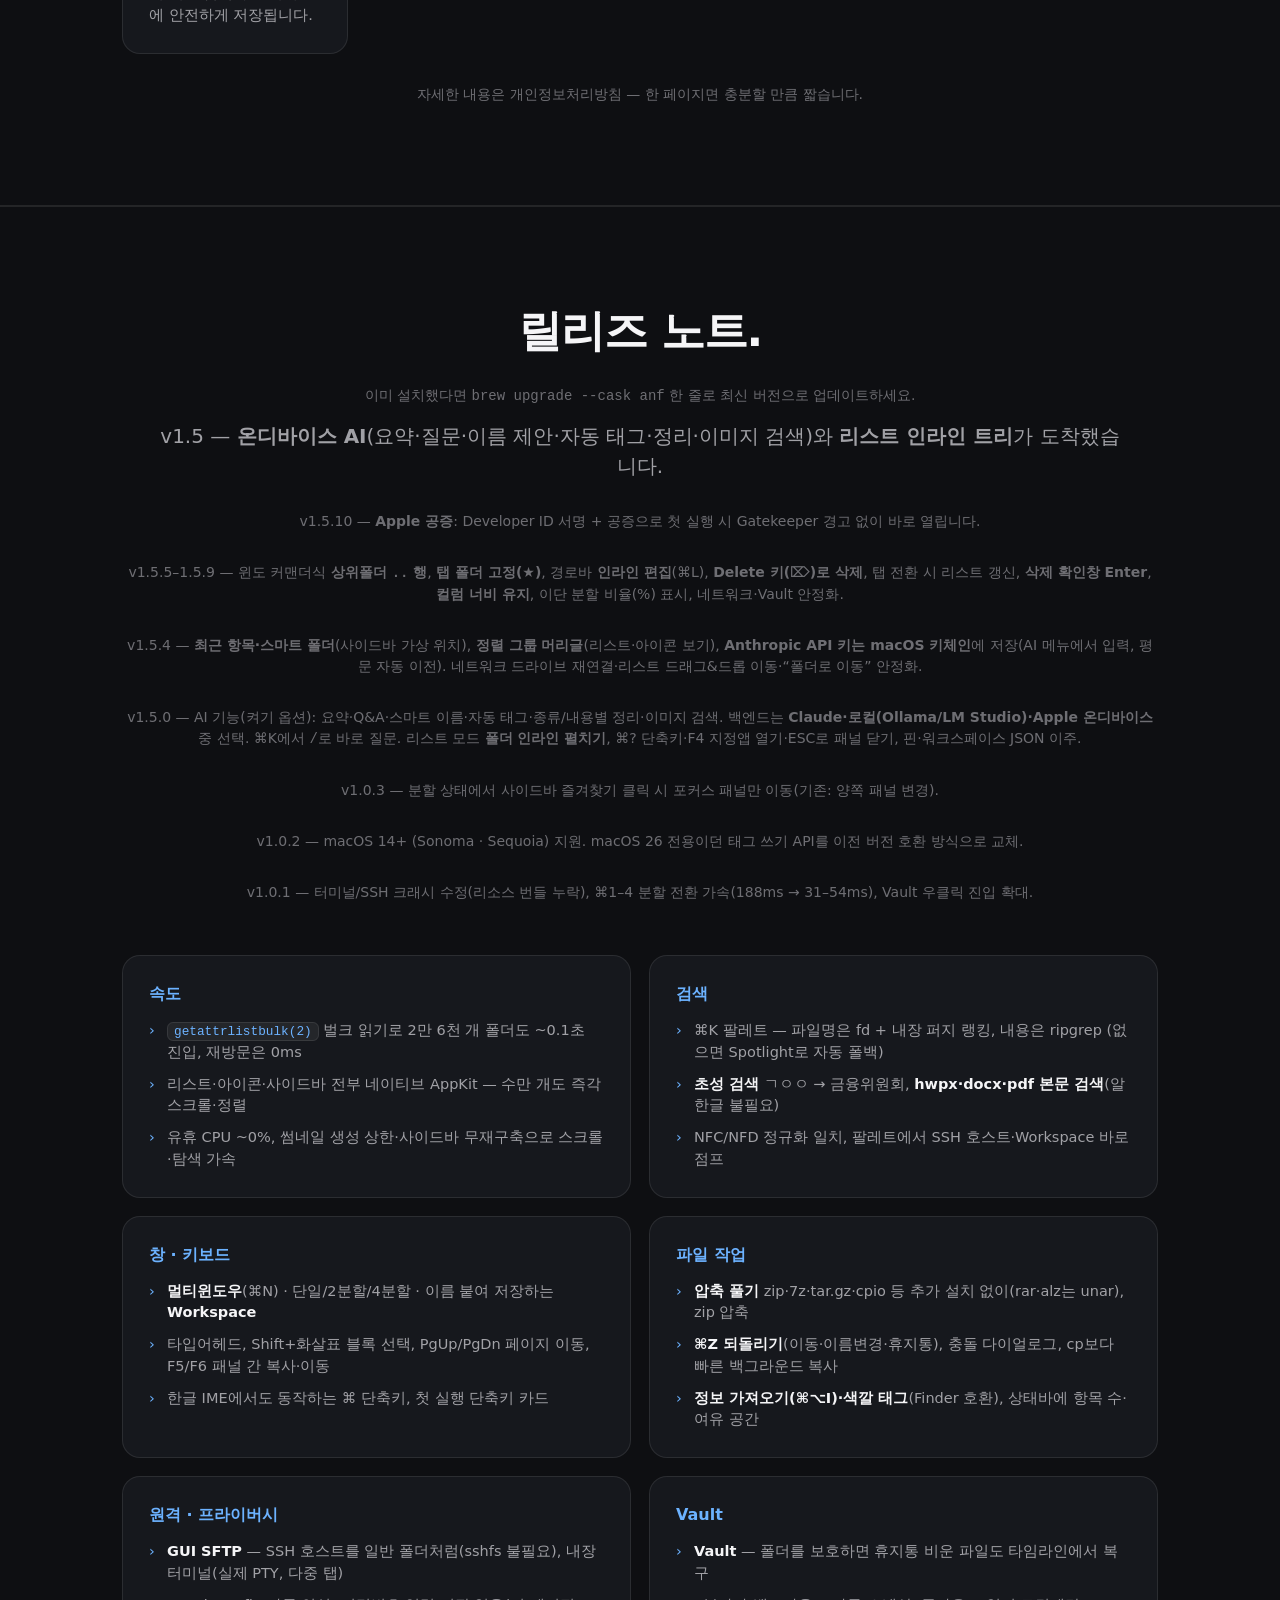
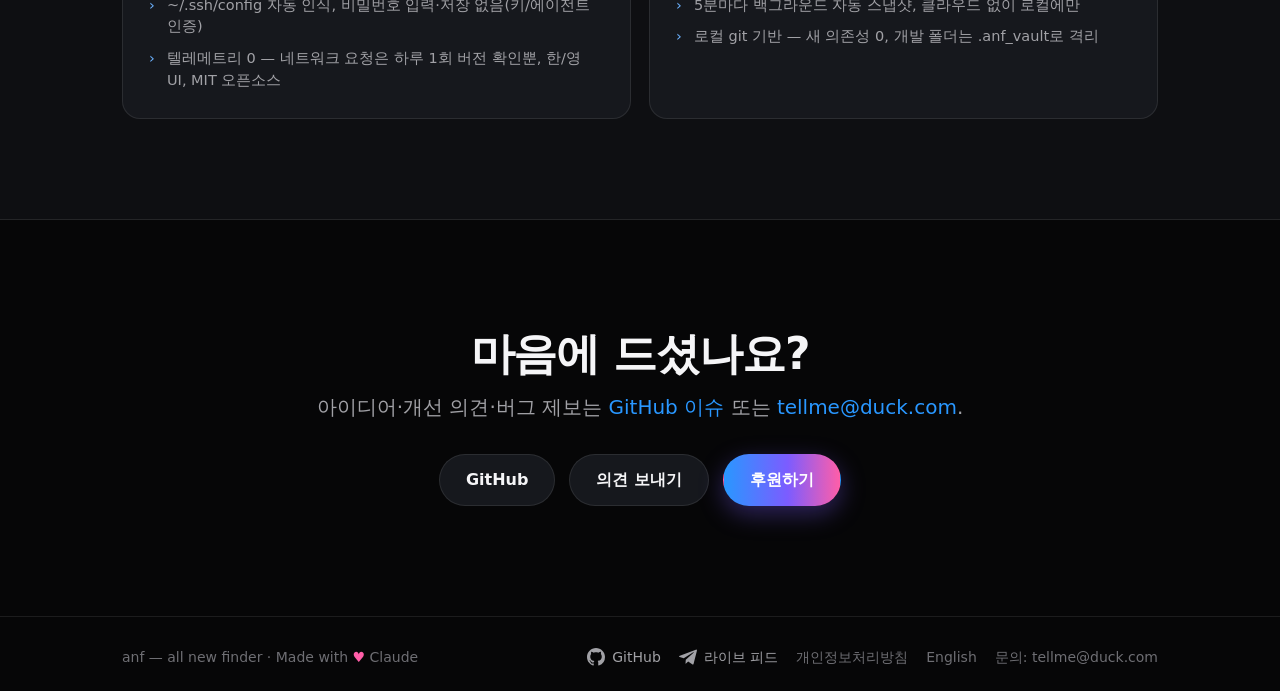
==== commit 1923d59a: "docs: landing page — notarized install + changelog through v1.5.10 The app now ships Developer ID si" ====
--- a/docs/index.html
+++ b/docs/index.html
@@ -78,8 +78,7 @@
 brew trust rescenedev/anf
 brew install --cask anf</code><button class="copy-btn" type="button" data-target="cmd-brew" aria-label="복사"><svg viewBox="0 0 24 24" width="15" height="15" fill="none" stroke="currentColor" stroke-width="2" stroke-linecap="round" stroke-linejoin="round"><rect x="9" y="9" width="11" height="11" rx="2"/><path d="M5 15V5a2 2 0 0 1 2-2h10"/></svg></button></div>
         <p class="note">업데이트는 <code>brew upgrade --cask anf</code>.</p>
-        <p class="note">아직 공증(notarize) 전이라 첫 실행을 Gatekeeper가 막으면 <strong>우클릭 → 열기</strong>, 또는 격리 속성을 제거하세요:</p>
-        <div class="cmd"><code>xattr -dr com.apple.quarantine /Applications/anf.app</code><button class="copy-btn" type="button" aria-label="복사"><svg viewBox="0 0 24 24" width="15" height="15" fill="none" stroke="currentColor" stroke-width="2" stroke-linecap="round" stroke-linejoin="round"><rect x="9" y="9" width="11" height="11" rx="2"/><path d="M5 15V5a2 2 0 0 1 2-2h10"/></svg></button></div>
+        <p class="note"><strong>Apple 공증 완료</strong> — Developer ID로 서명·공증되어 Gatekeeper 경고 없이 바로 실행됩니다.</p>
         <p class="note">선택 — 더 빠른 파일명·내용 검색을 위해 <code>fd</code>·<code>ripgrep</code> 설치(없으면 Spotlight로 자동 폴백):</p>
         <div class="cmd"><code>brew install fd ripgrep</code><button class="copy-btn" type="button" aria-label="복사"><svg viewBox="0 0 24 24" width="15" height="15" fill="none" stroke="currentColor" stroke-width="2" stroke-linecap="round" stroke-linejoin="round"><rect x="9" y="9" width="11" height="11" rx="2"/><path d="M5 15V5a2 2 0 0 1 2-2h10"/></svg></button></div>
         <p class="note">선택 — HWP/HWPX 전체 서식 미리보기(알한글). 본문 텍스트는 알한글 없이도 anf가 추출합니다:</p>
@@ -372,7 +371,7 @@
 
   <!-- Vault (flagship) -->
   <section id="vault" class="showcase vault-band">
-    <div class="vault-badge">one more thing</div>
+    <div class="vault-badge">Vault</div>
     <h2 class="centered">지운 파일도 되돌아옵니다.</h2>
     <p class="sub centered">폴더를 <b>Vault</b>로 보호하세요. 실수로 지우고 휴지통까지 비워도, 시간을 거슬러 그대로 복구합니다.</p>
     <div class="vault-grid">
@@ -401,7 +400,7 @@
 
   <!-- AI (beta, opt-in) -->
   <section id="ai" class="showcase">
-    <div class="vault-badge">want to see more? · beta</div>
+    <div class="vault-badge">AI-integrated</div>
     <h2 class="centered">온디바이스 AI, 켜면 보입니다.</h2>
     <p class="sub centered">원할 때만, 원하는 모델로. 기본은 <b>꺼짐</b>.</p>
     <div class="vault-grid">
@@ -427,10 +426,7 @@
       <li>베타입니다: 결과 품질은 연결한 모델 수준에 따라 다를 수 있어요</li>
     </ul>
     <p class="note centered">설정 한 번이면 끝 — <a href="ai.html">AI 설정 가이드</a>. anf에서 <code>⌘K</code>에 <code>/</code>를 쳐도 바로 시작할 수 있어요.</p>
-    <figure class="keyshot">
-      <img src="assets/ai-keychain.png" alt="anf의 Anthropic API 키 입력 창 — macOS 키체인에 저장됩니다" loading="lazy">
-      <figcaption>API 키는 <b>macOS 키체인</b>에 안전하게 보관됩니다 — 평문으로 저장하지 않고, 보낼 서버도 없습니다 (anf엔 서버 자체가 없으니까요).</figcaption>
-    </figure>
+    <p class="note centered">API 키는 <b>macOS 키체인</b>에 안전하게 보관됩니다 — 평문으로 저장하지 않고, 보낼 서버도 없습니다 (anf엔 서버 자체가 없으니까요).</p>
   </section>
 
   <!-- Privacy -->
@@ -475,6 +471,9 @@
       <h2 class="centered">릴리즈 노트.</h2>
       <p class="note centered">이미 설치했다면 <code>brew upgrade --cask anf</code> 한 줄로 최신 버전으로 업데이트하세요.</p>
       <p class="sub centered">v1.5 — <b>온디바이스 AI</b>(요약·질문·이름 제안·자동 태그·정리·이미지 검색)와 <b>리스트 인라인 트리</b>가 도착했습니다.</p>
+      <p class="note centered">v1.5.10 — <b>Apple 공증</b>: Developer ID 서명 + 공증으로 첫 실행 시 Gatekeeper 경고 없이 바로 열립니다.</p>
+      <p class="note centered">v1.5.5–1.5.9 — 윈도 커맨더식 <b>상위폴더 <code>..</code> 행</b>, <b>탭 폴더 고정(★)</b>, 경로바 <b>인라인 편집</b>(⌘L), <b>Delete 키(⌦)로 삭제</b>, 탭 전환 시 리스트 갱신, <b>삭제 확인창 Enter</b>, <b>컬럼 너비 유지</b>, 이단 분할 비율(%) 표시, 네트워크·Vault 안정화.</p>
+      <p class="note centered">v1.5.4 — <b>최근 항목·스마트 폴더</b>(사이드바 가상 위치), <b>정렬 그룹 머리글</b>(리스트·아이콘 보기), <b>Anthropic API 키는 macOS 키체인</b>에 저장(AI 메뉴에서 입력, 평문 자동 이전). 네트워크 드라이브 재연결·리스트 드래그&드롭 이동·“폴더로 이동” 안정화.</p>
       <p class="note centered">v1.5.0 — AI 기능(켜기 옵션): 요약·Q&A·스마트 이름·자동 태그·종류/내용별 정리·이미지 검색. 백엔드는 <b>Claude·로컬(Ollama/LM Studio)·Apple 온디바이스</b> 중 선택. ⌘K에서 <code>/</code>로 바로 질문. 리스트 모드 <b>폴더 인라인 펼치기</b>, ⌘? 단축키·F4 지정앱 열기·ESC로 패널 닫기, 핀·워크스페이스 JSON 이주.</p>
       <p class="note centered">v1.0.3 — 분할 상태에서 사이드바 즐겨찾기 클릭 시 포커스 패널만 이동(기존: 양쪽 패널 변경).</p>
       <p class="note centered">v1.0.2 — macOS 14+ (Sonoma · Sequoia) 지원. macOS 26 전용이던 태그 쓰기 API를 이전 버전 호환 방식으로 교체.</p>
@@ -521,7 +520,7 @@
           </ul>
         </div>
         <div class="rel-block">
-          <h3>one more thing</h3>
+          <h3>Vault</h3>
           <ul>
             <li><strong>Vault</strong> — 폴더를 보호하면 휴지통 비운 파일도 타임라인에서 복구</li>
             <li>5분마다 백그라운드 자동 스냅샷, 클라우드 없이 로컬에만</li>
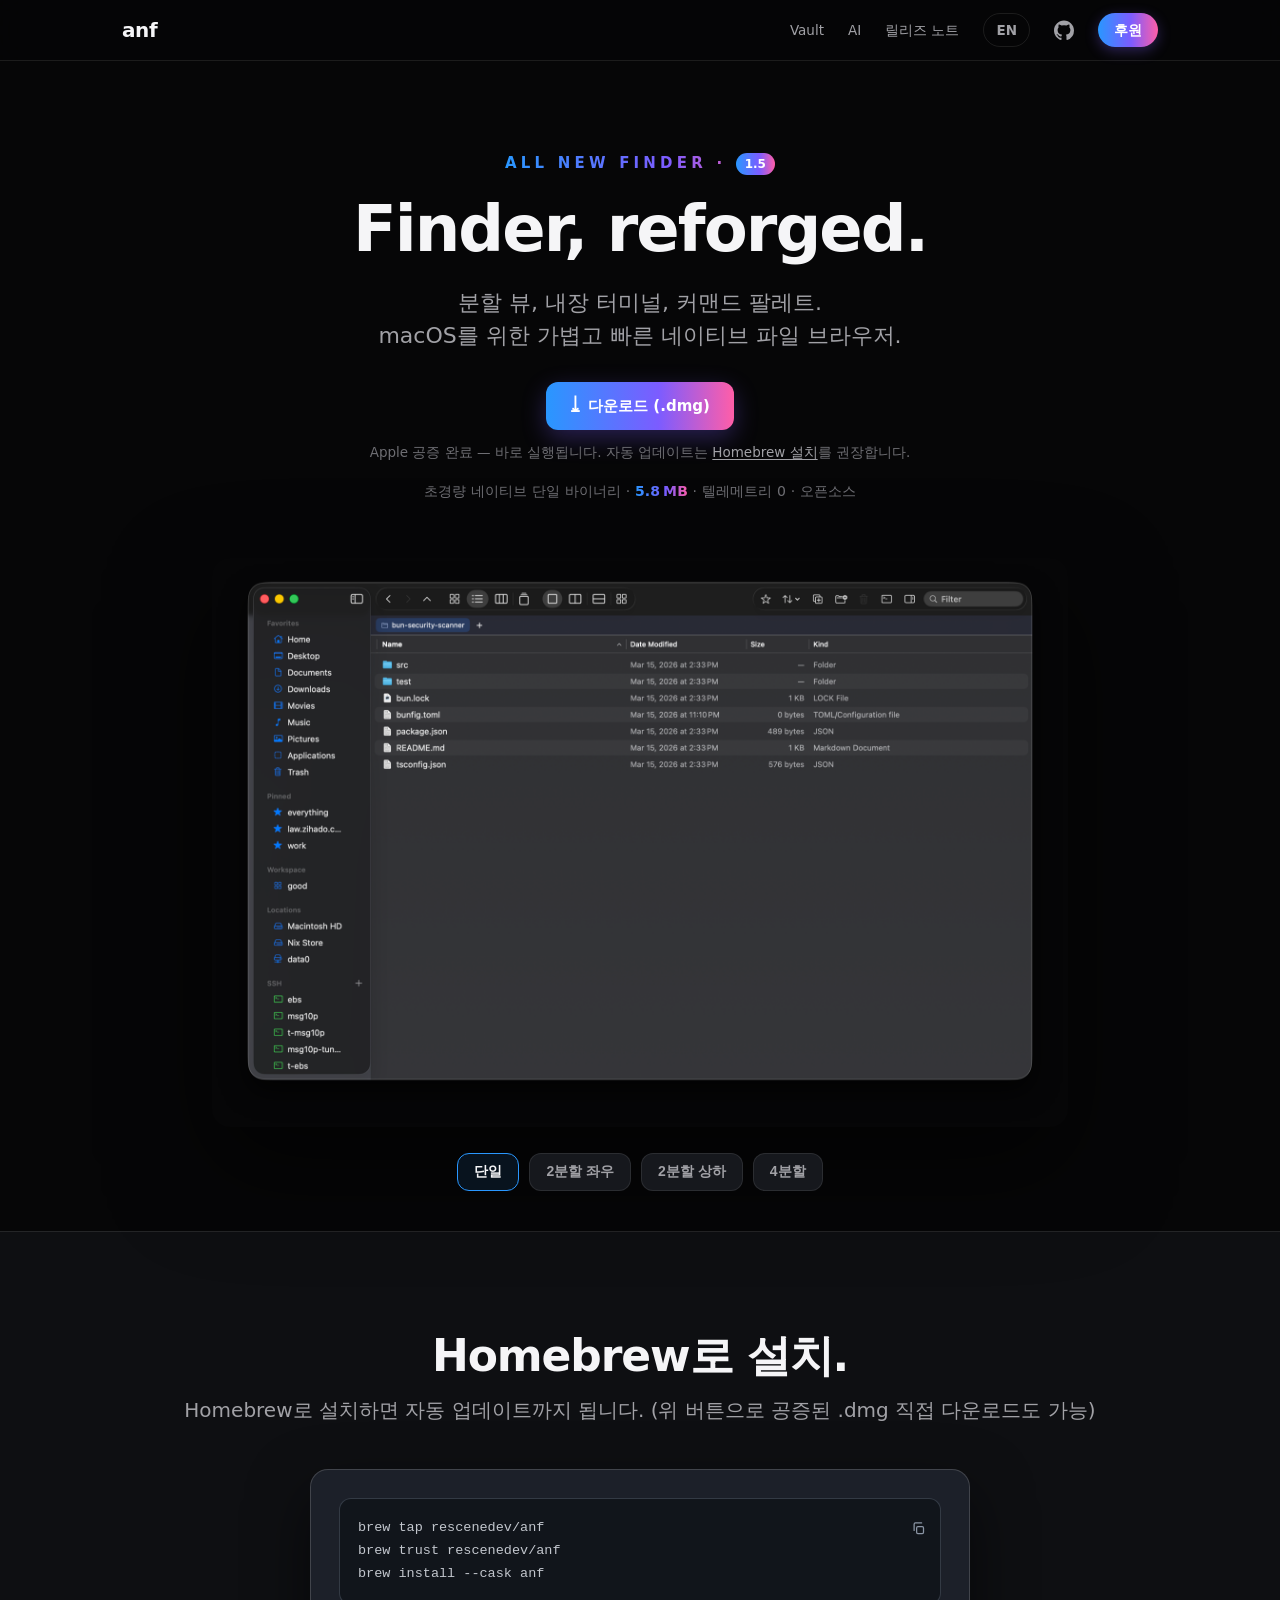
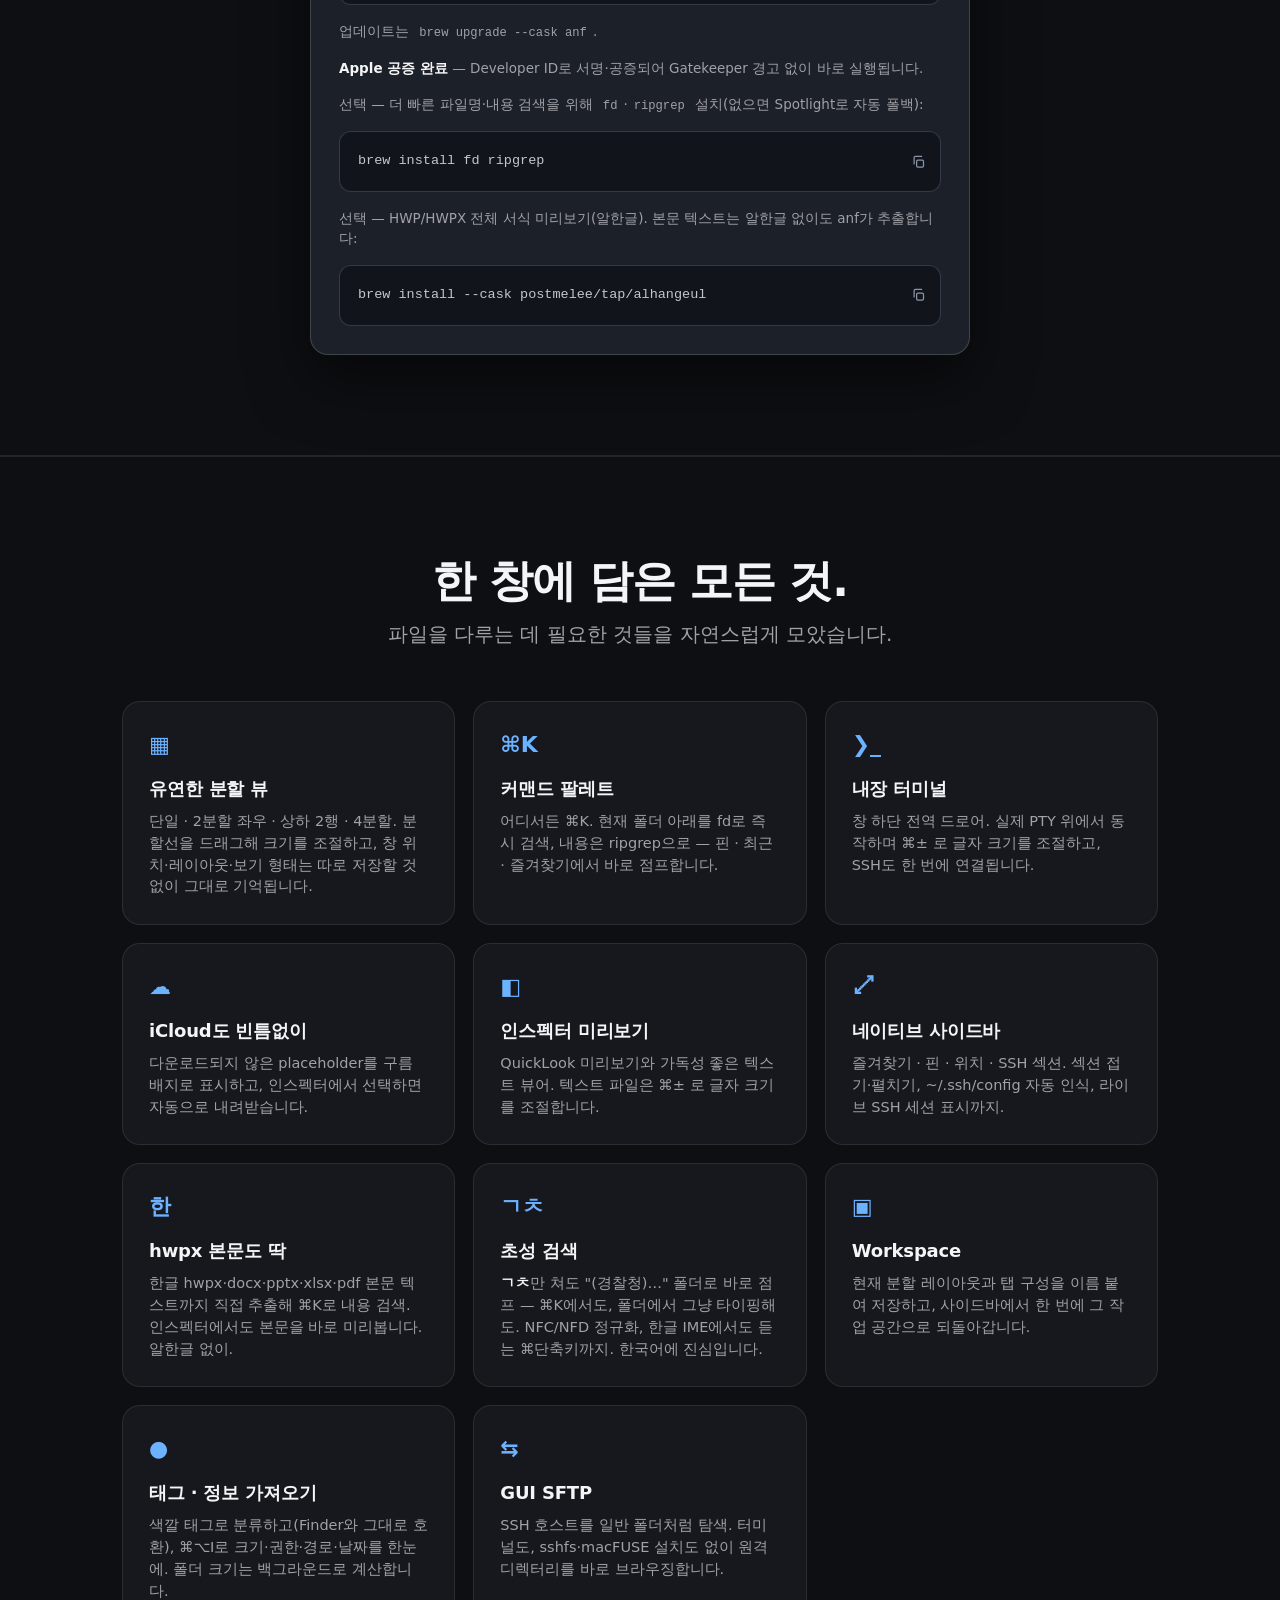
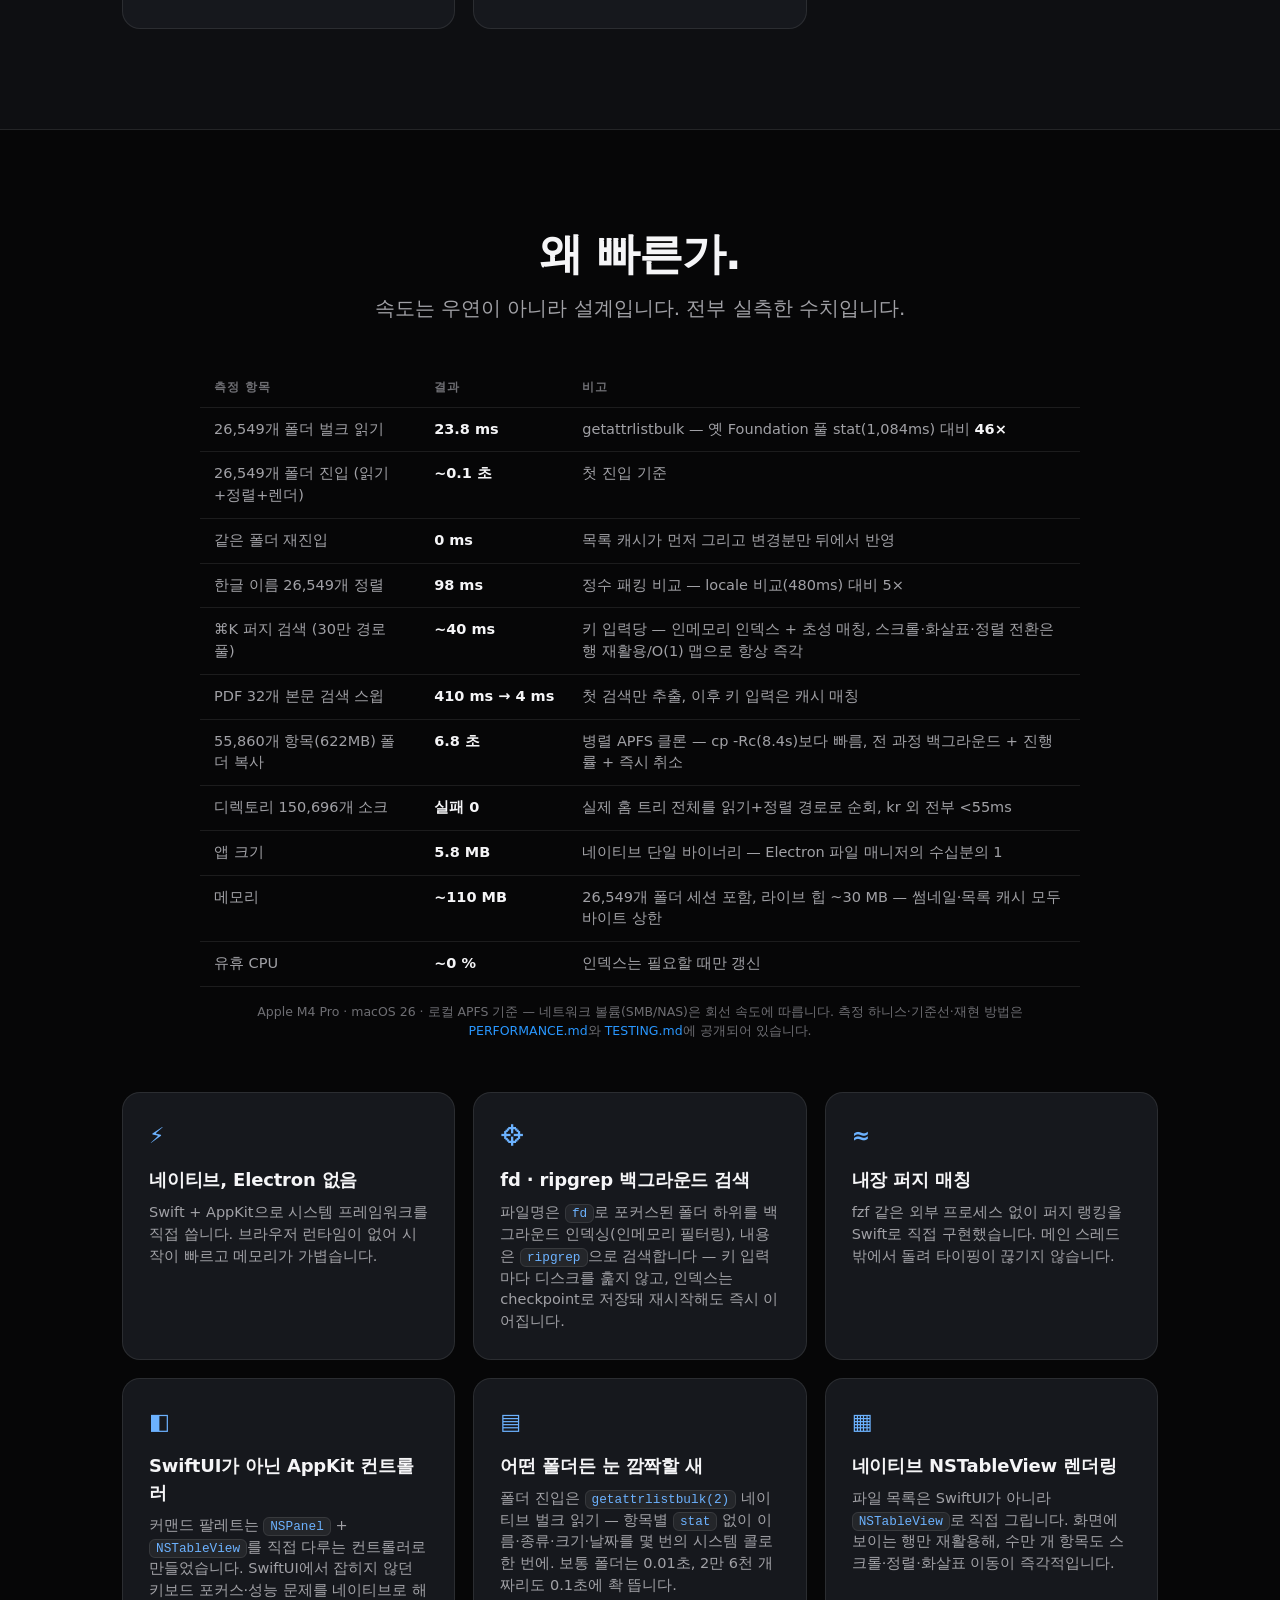
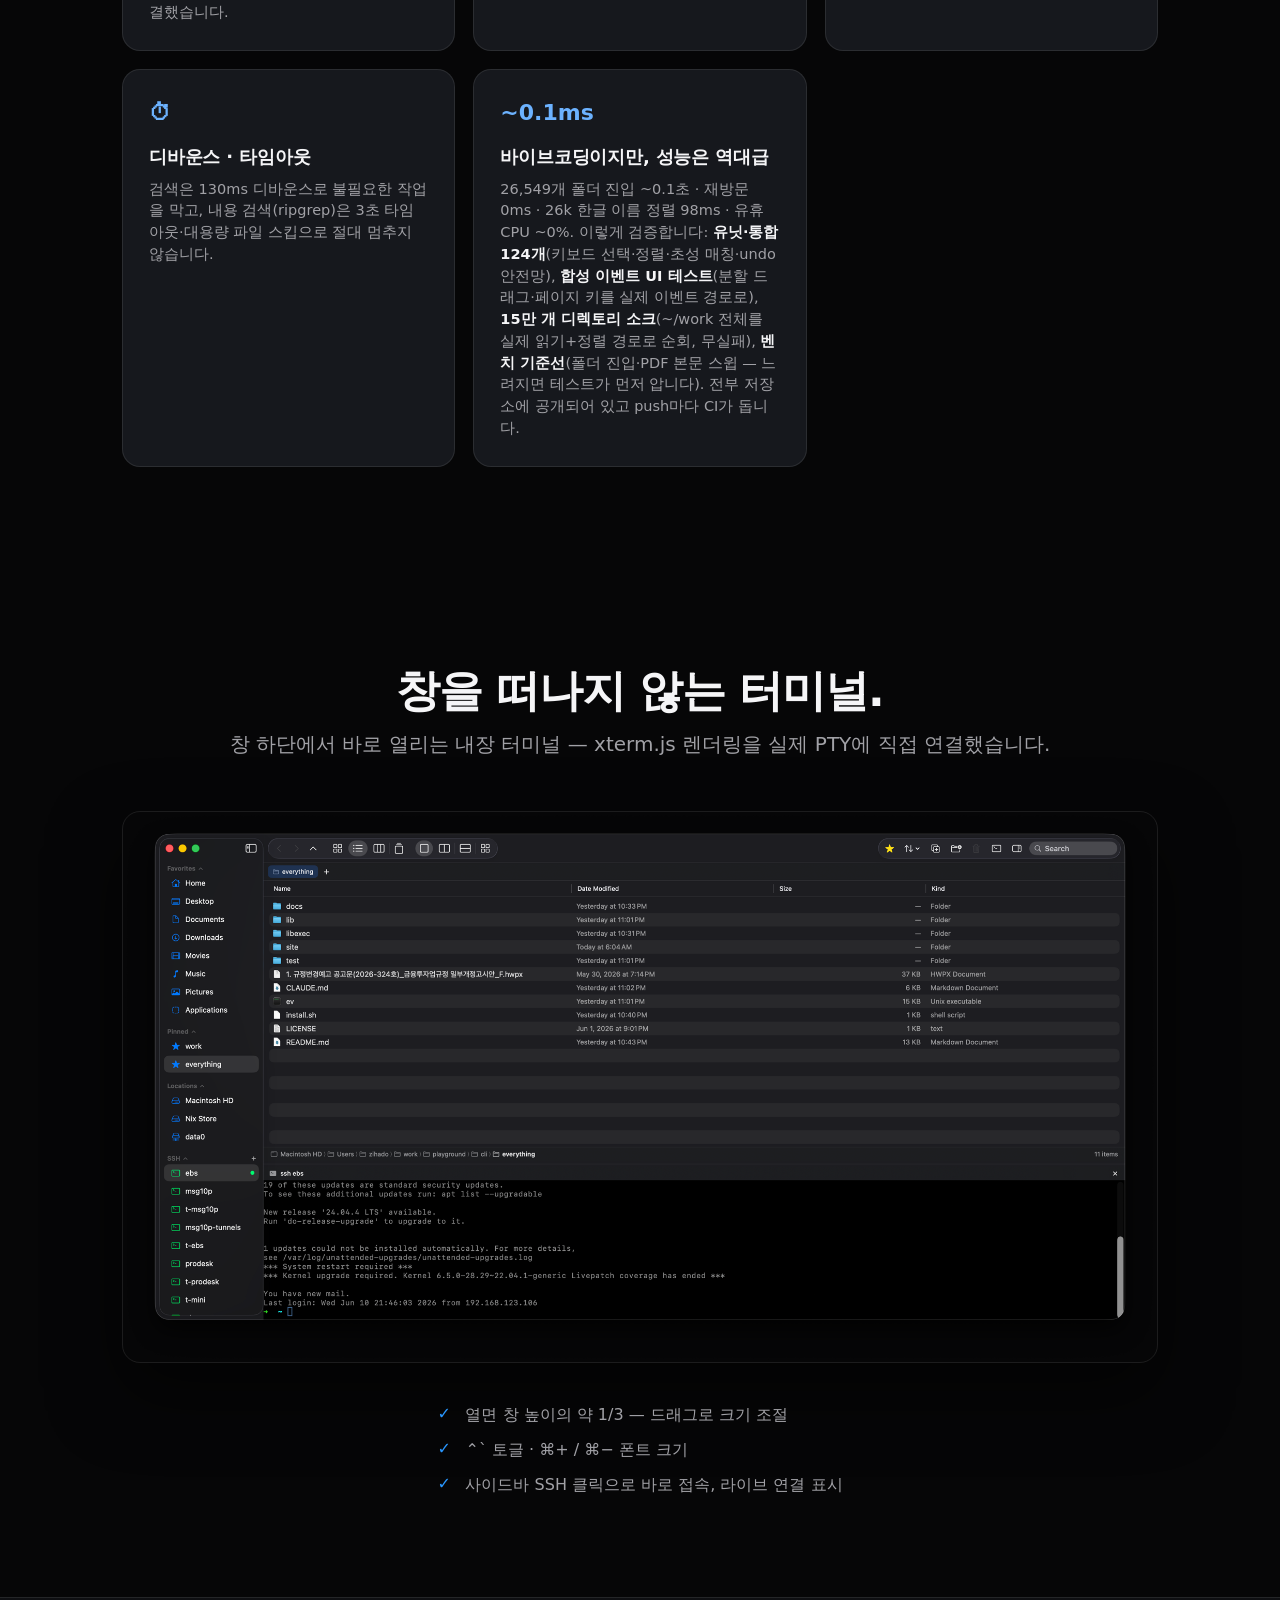
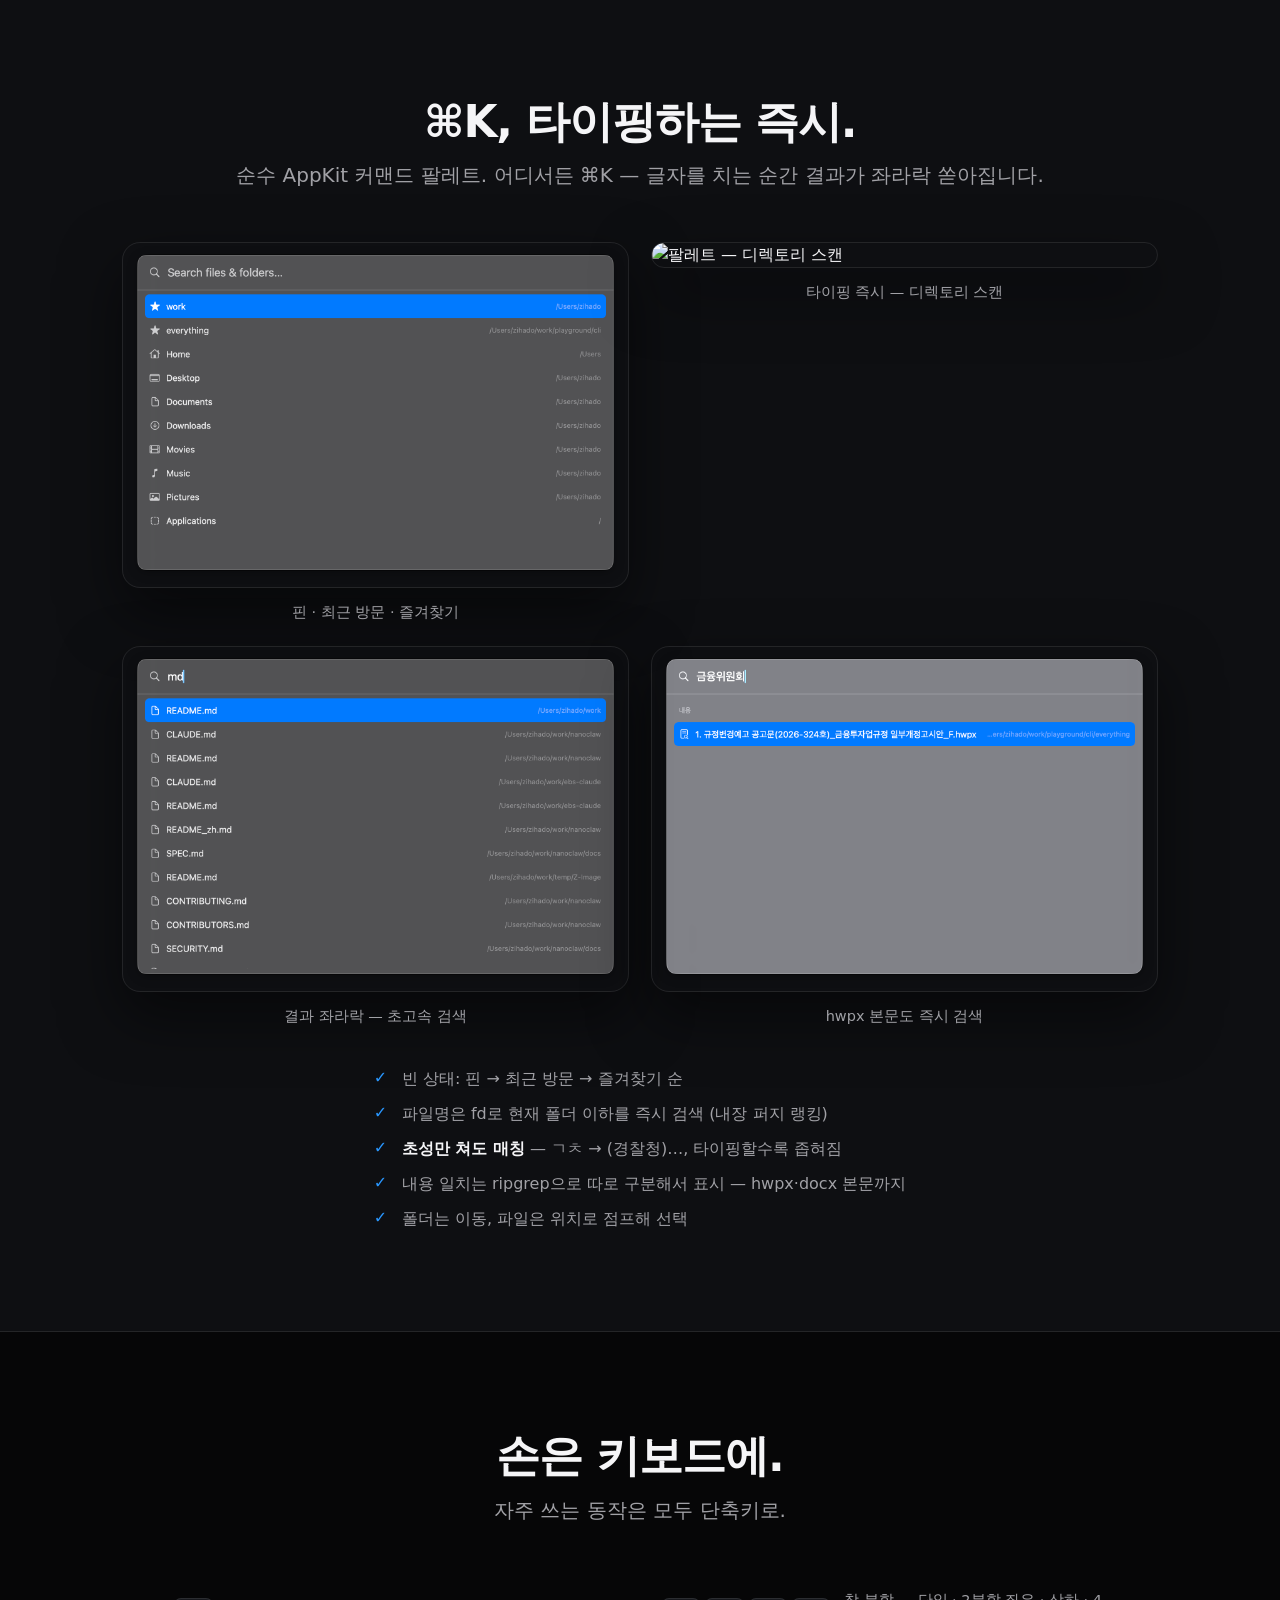
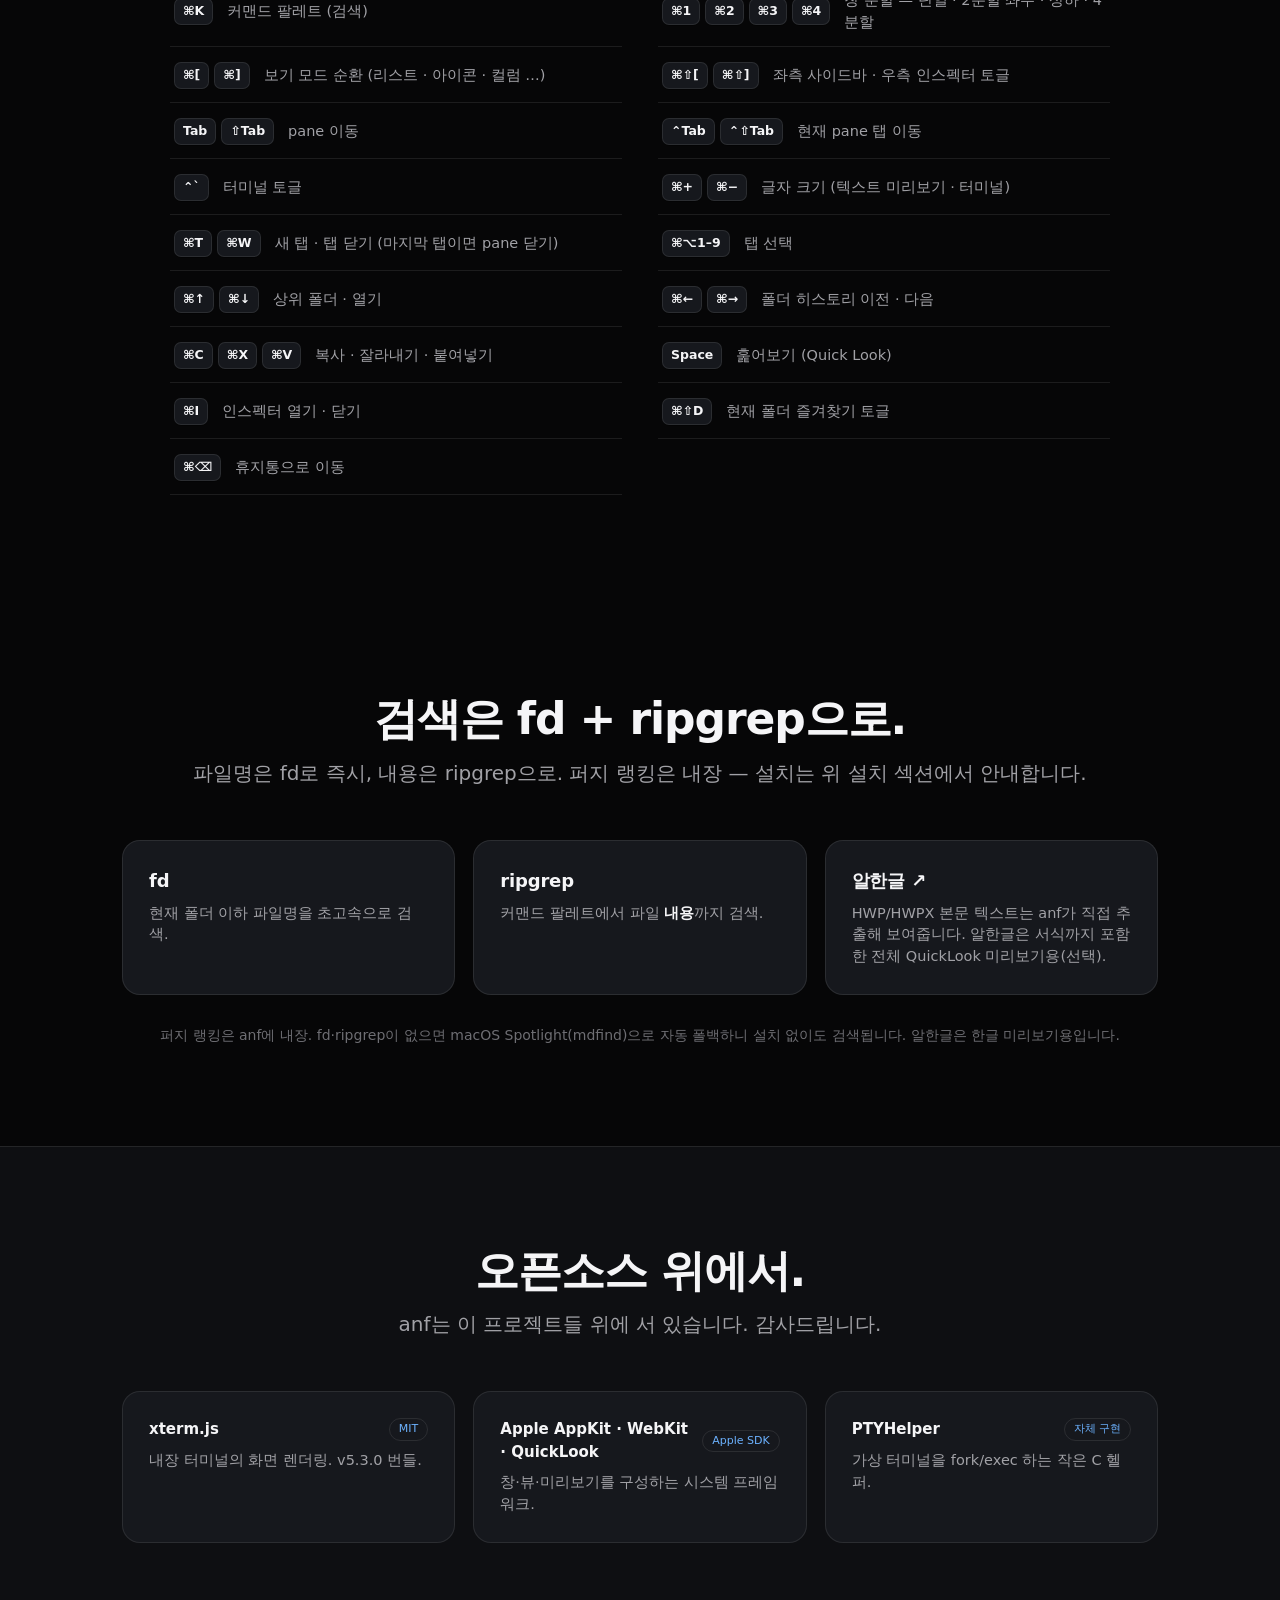
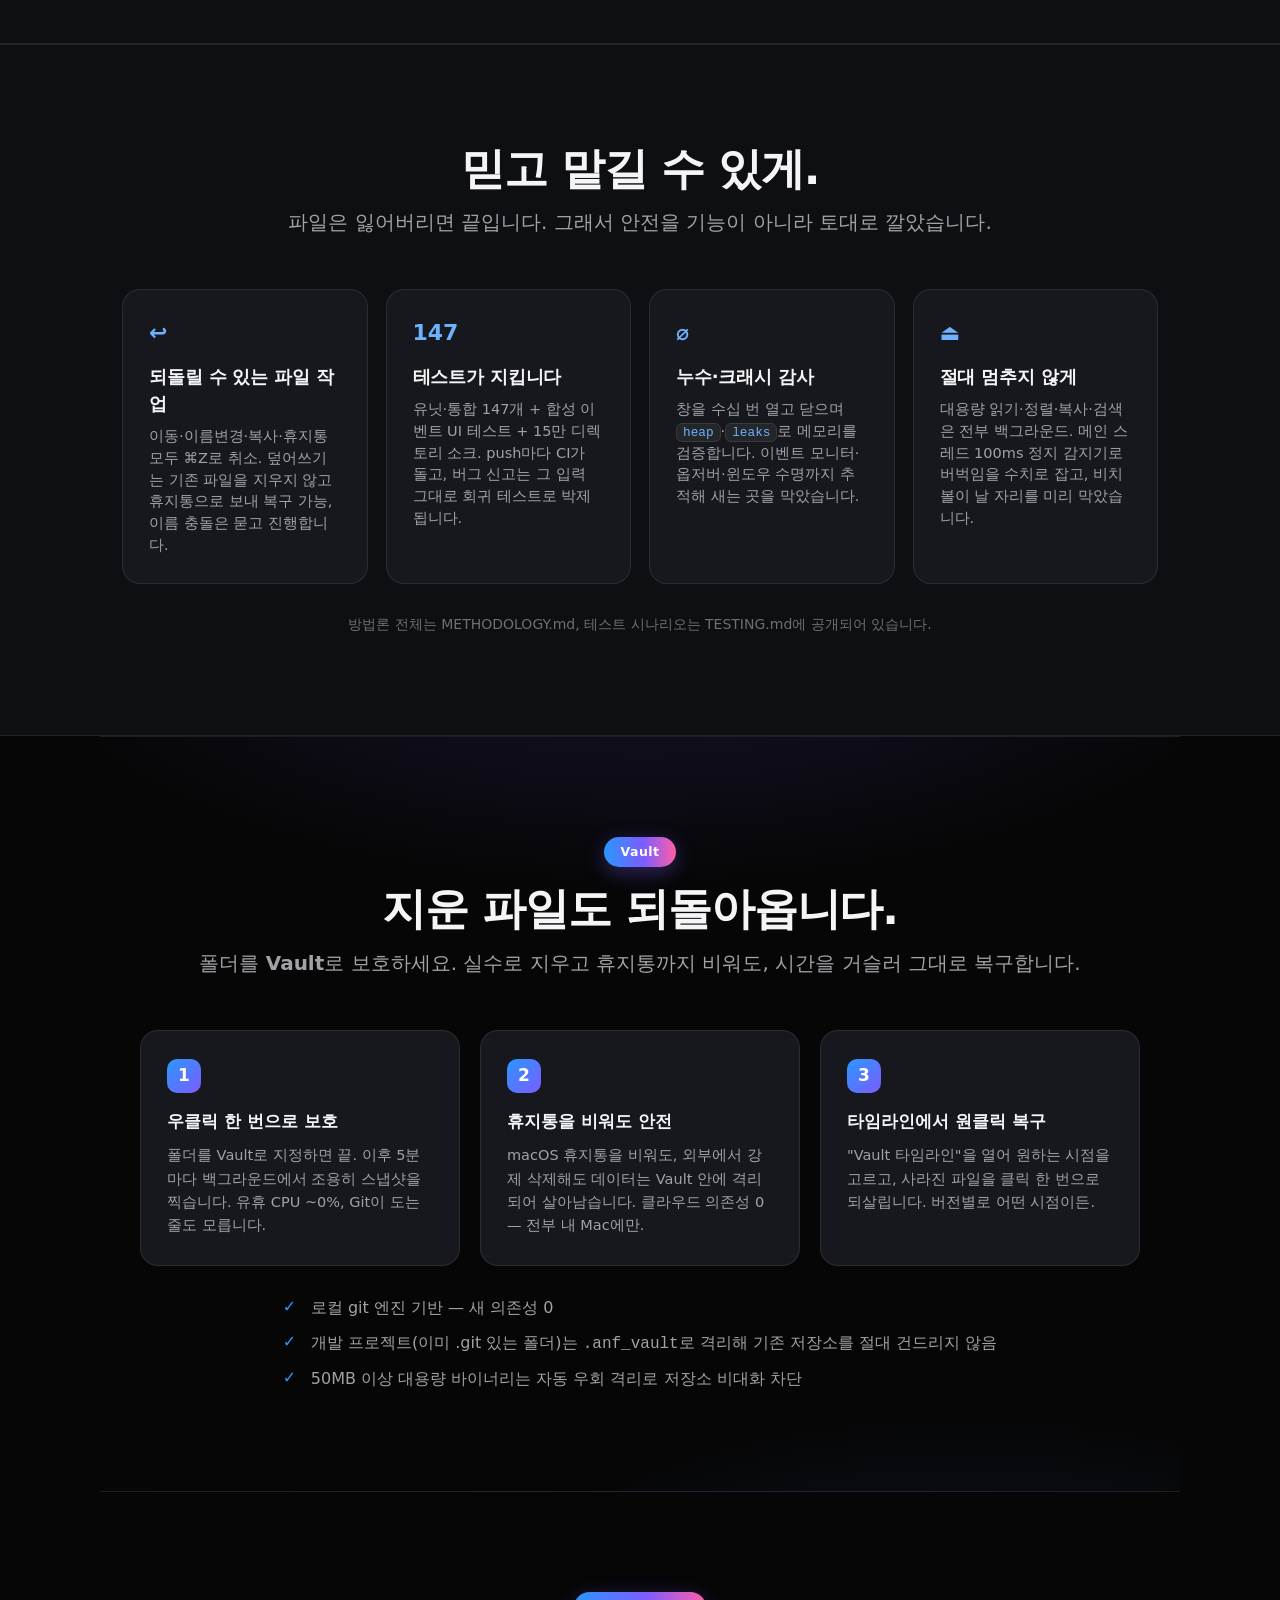
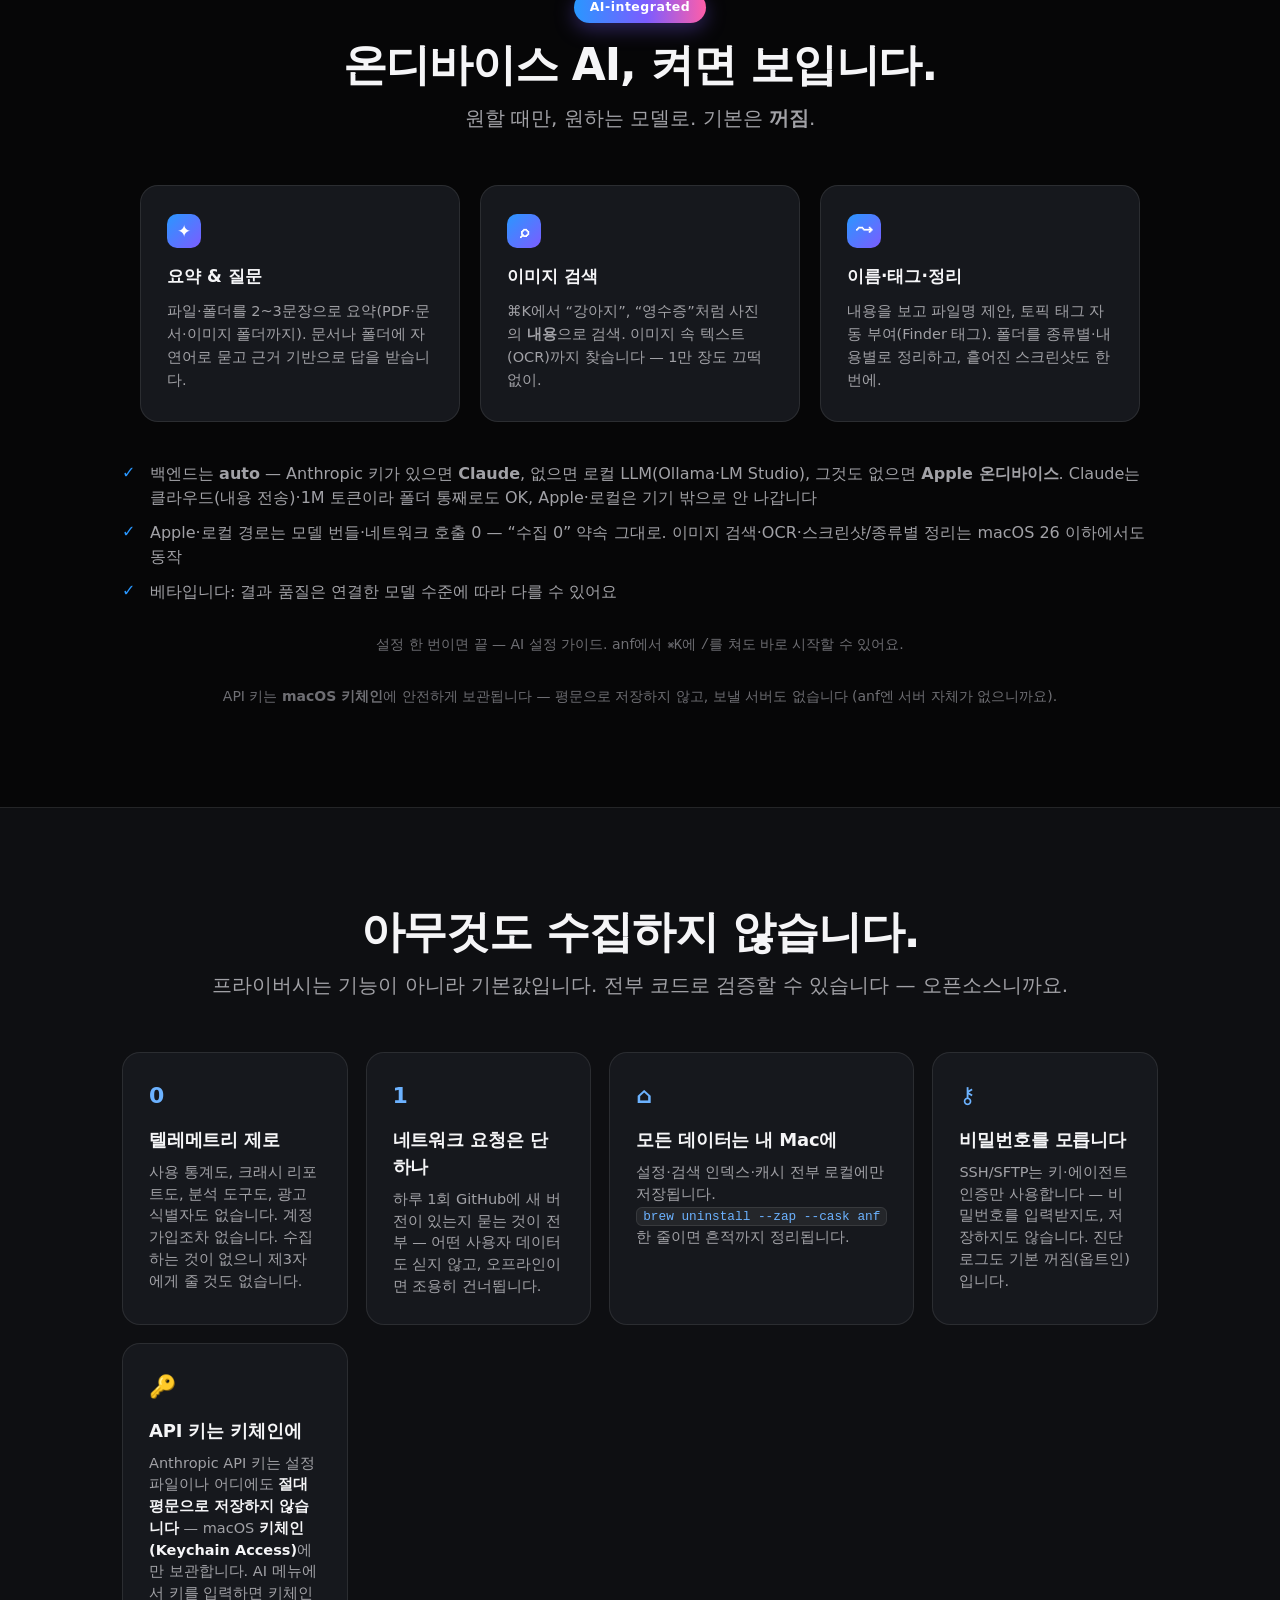
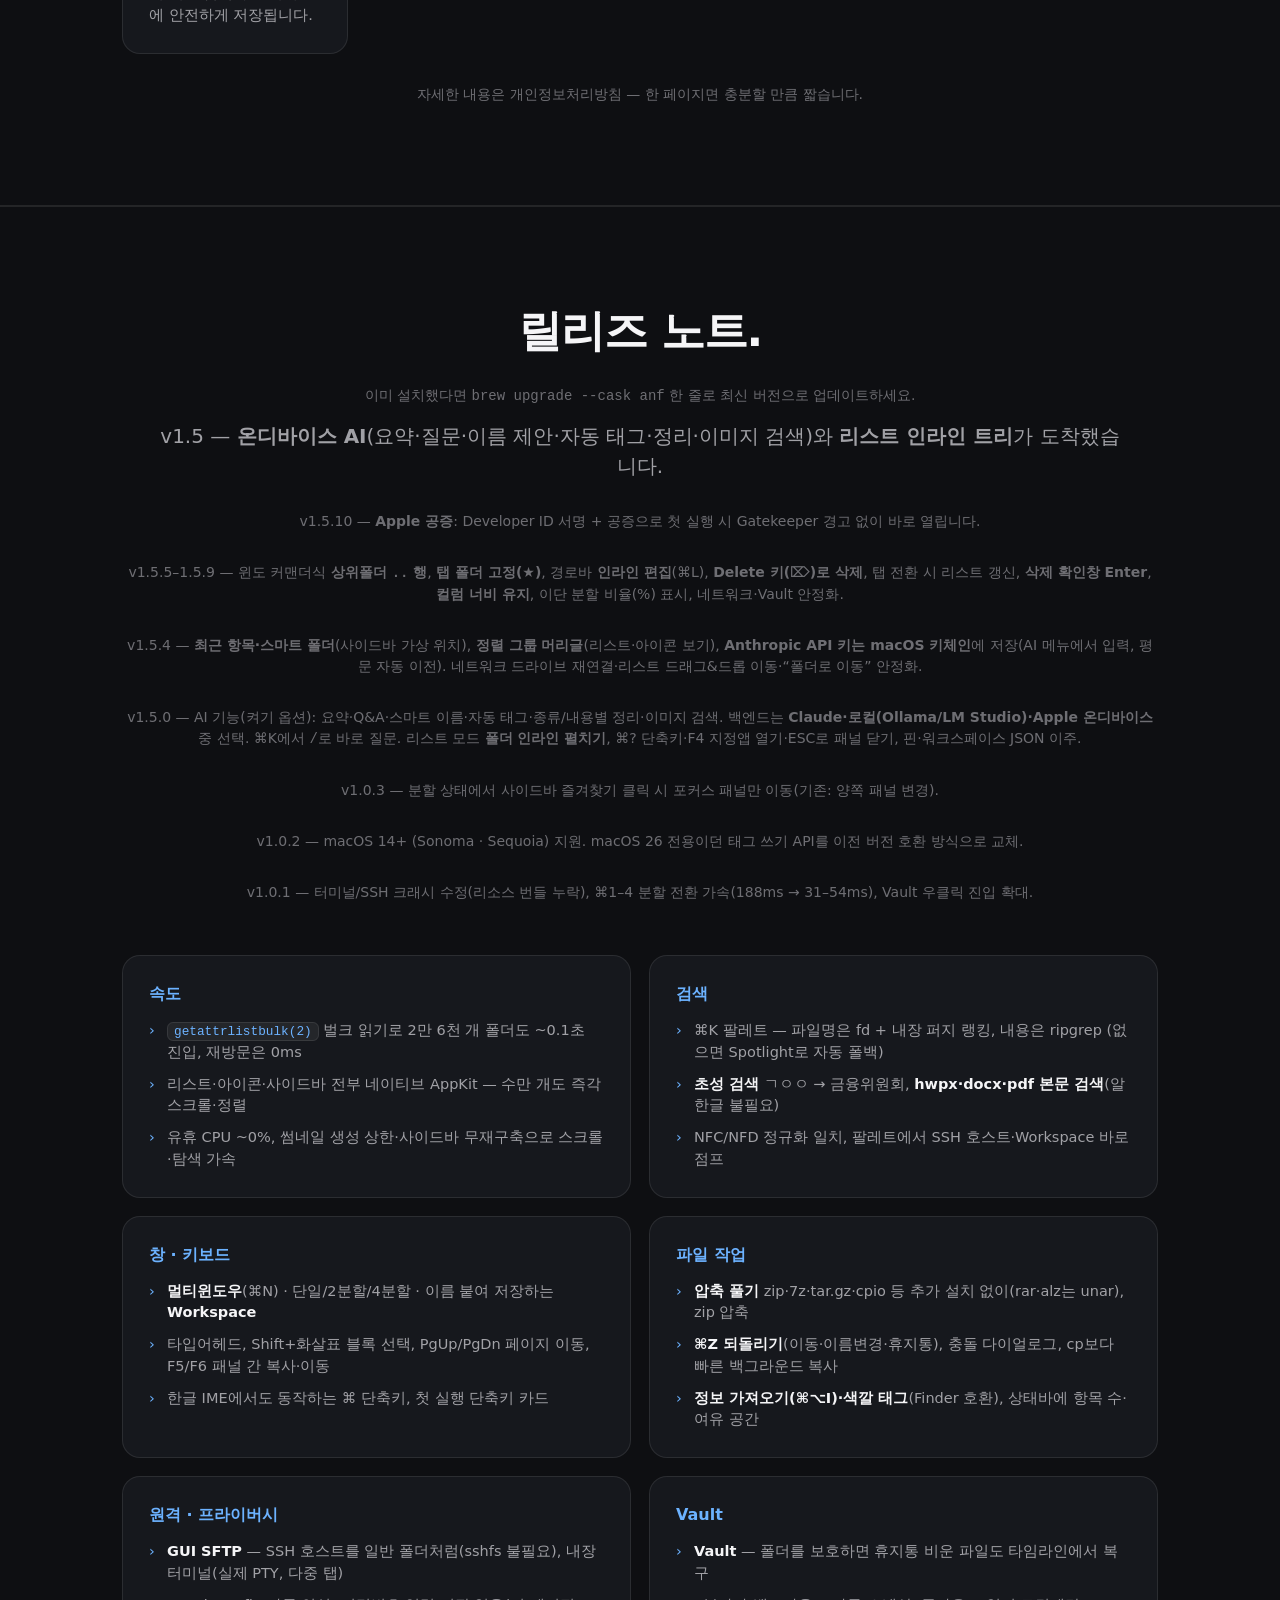
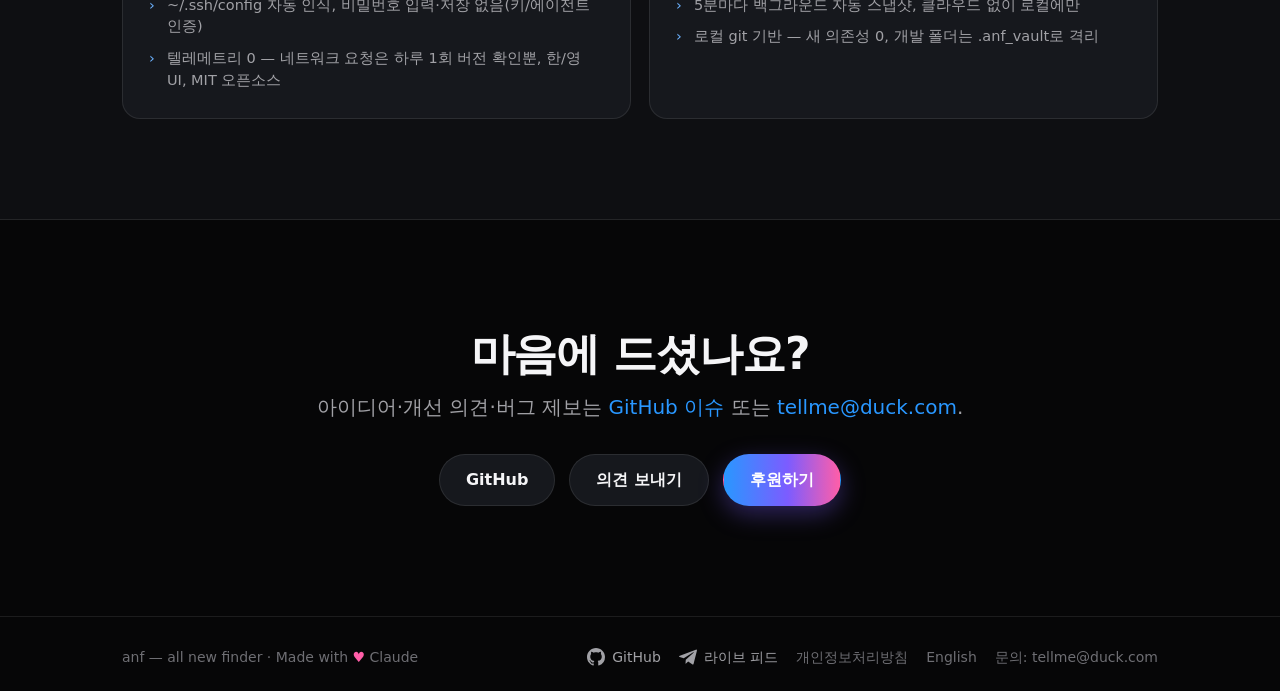
==== commit 5b3d6381: "release: ship a notarized .dmg (drag-to-Applications) instead of a zip release.sh now builds a UDZO " ====
--- a/docs/index.html
+++ b/docs/index.html
@@ -48,9 +48,9 @@
     <h1>Finder, reforged.</h1>
     <p class="lead">분할 뷰, 내장 터미널, 커맨드 팔레트.<br>macOS를 위한 가볍고 빠른 네이티브 파일 브라우저.</p>
     <div class="hero-cta">
-      <a class="hero-dl is-soon" href="#install"><span class="dl-ic">⤓</span> 다운로드 준비 중</a>
-    </div>
-    <p class="hero-hint">정식 .dmg는 준비 중입니다 — 지금은 <a href="#install">Homebrew로 설치</a>하세요.</p>
+      <a class="hero-dl" href="https://github.com/rescenedev/anf/releases/latest/download/anf.dmg"><span class="dl-ic">⤓</span> 다운로드 (.dmg)</a>
+    </div>
+    <p class="hero-hint">Apple 공증 완료 — 바로 실행됩니다. 자동 업데이트는 <a href="#install">Homebrew 설치</a>를 권장합니다.</p>
     <p class="hero-specs">초경량 네이티브 단일 바이너리 · <strong>5.8&thinsp;MB</strong> · 텔레메트리 0 · 오픈소스</p>
     <div class="carousel">
       <div class="car-frames">
@@ -72,7 +72,7 @@
   <section id="install" class="band">
     <div class="band-inner">
       <h2 class="centered">Homebrew로 설치.</h2>
-      <p class="sub centered">정식 .dmg가 준비되기 전까지는 Homebrew로 설치하세요. 자동 업데이트는 덤.</p>
+      <p class="sub centered">Homebrew로 설치하면 자동 업데이트까지 됩니다. (위 버튼으로 공증된 .dmg 직접 다운로드도 가능)</p>
       <div class="install-box">
         <div class="cmd multiline"><code id="cmd-brew">brew tap rescenedev/anf
 brew trust rescenedev/anf
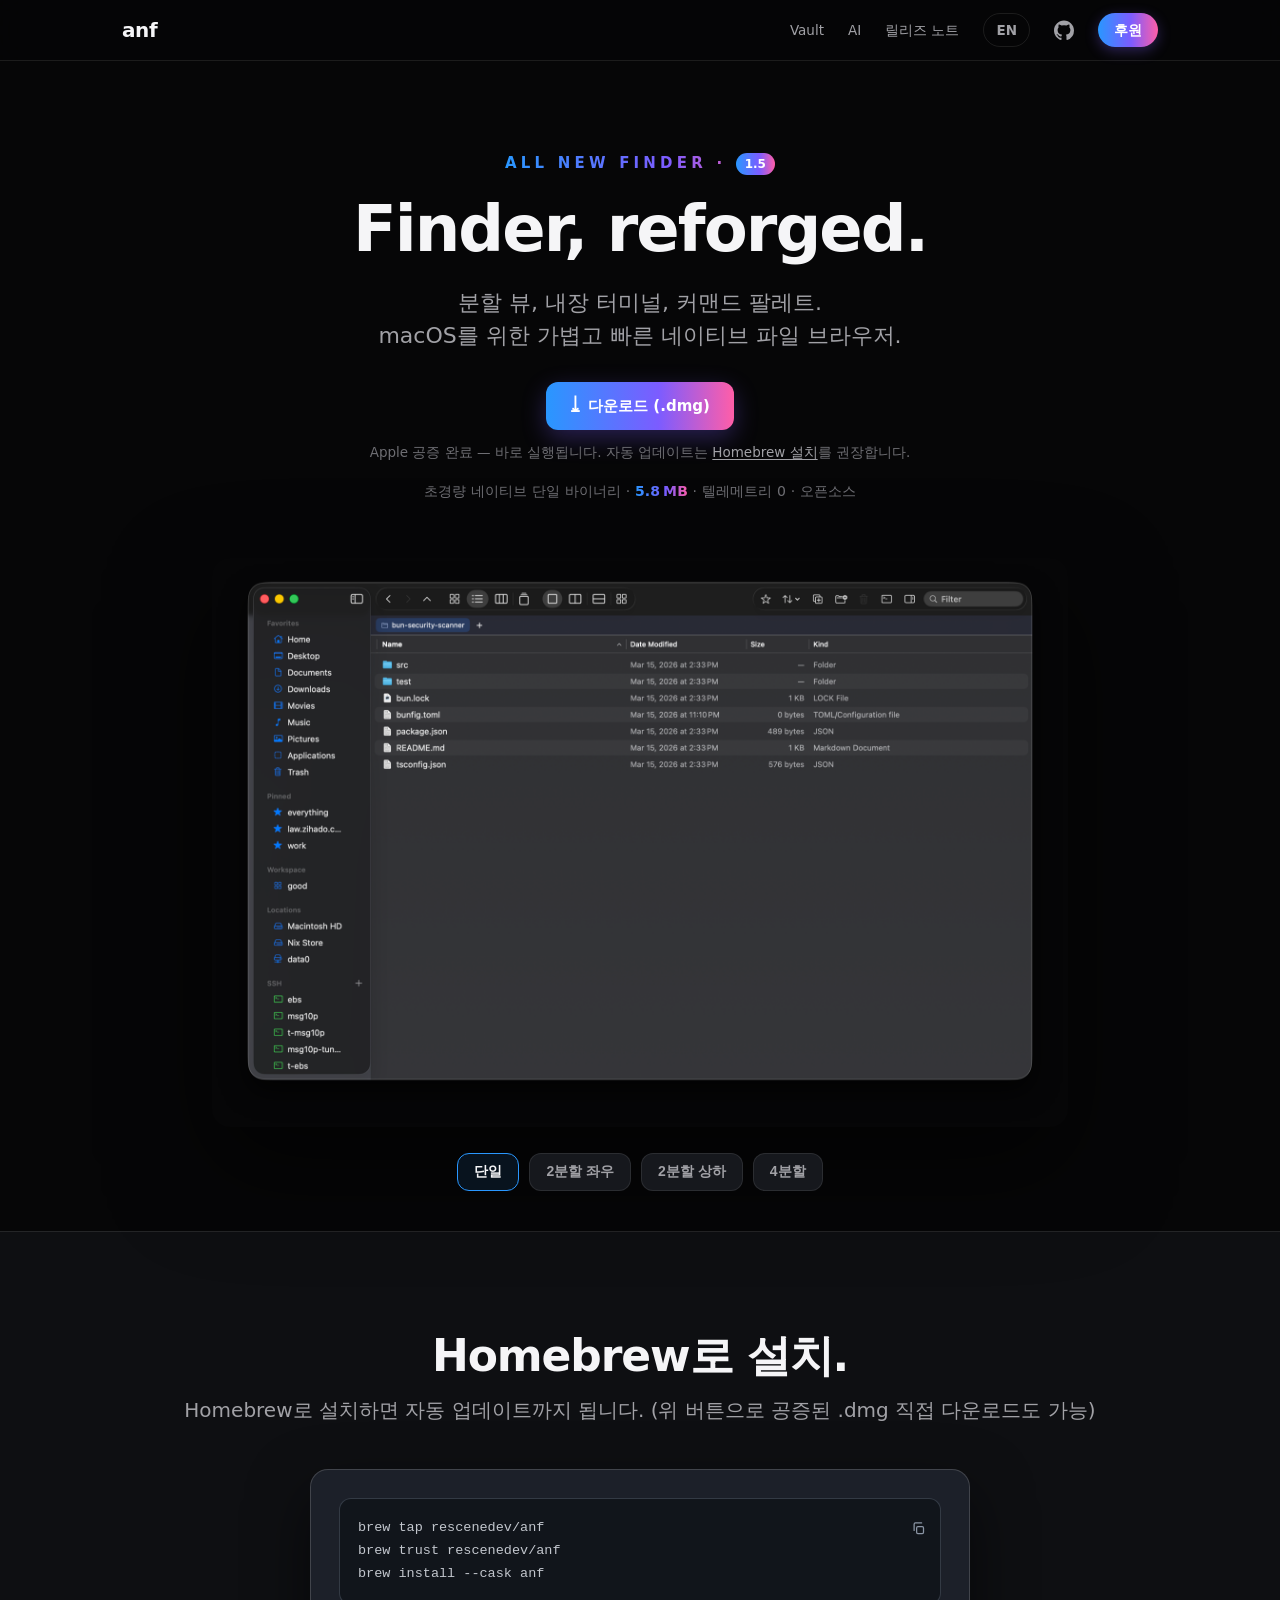
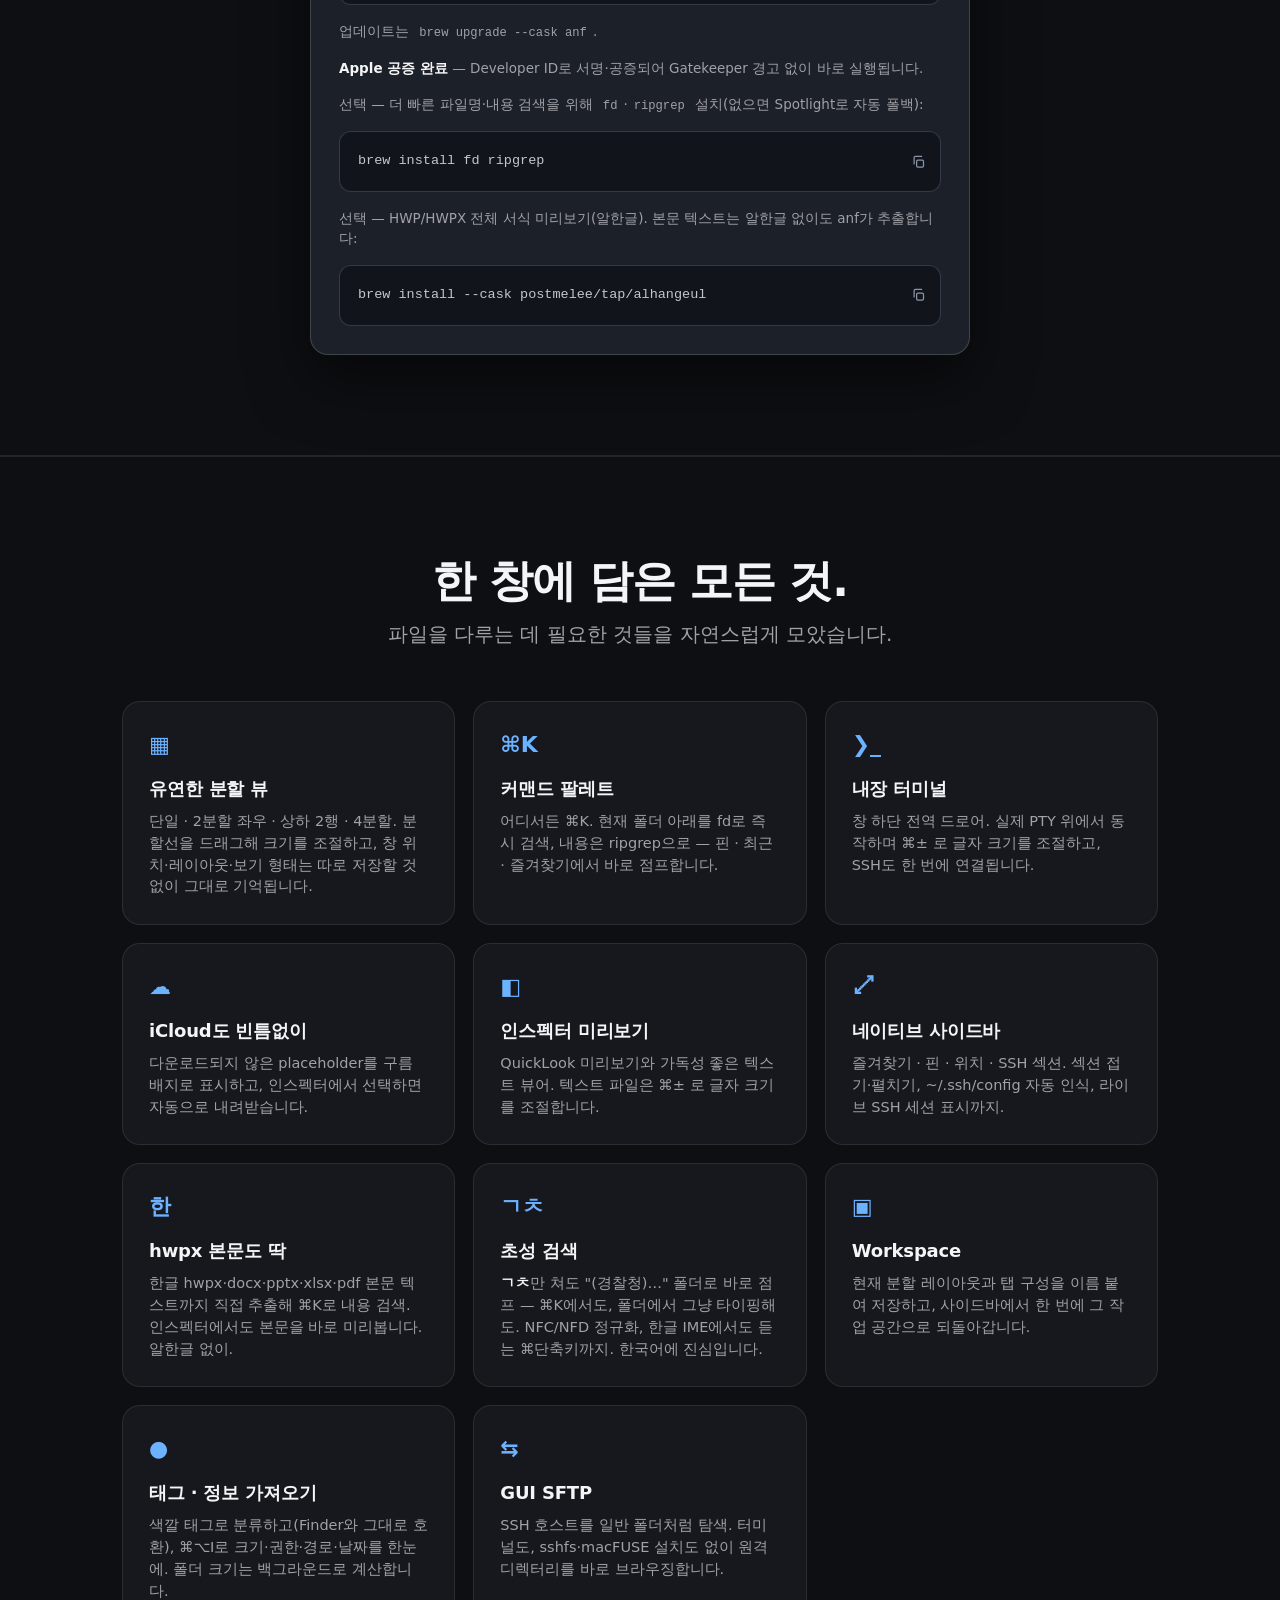
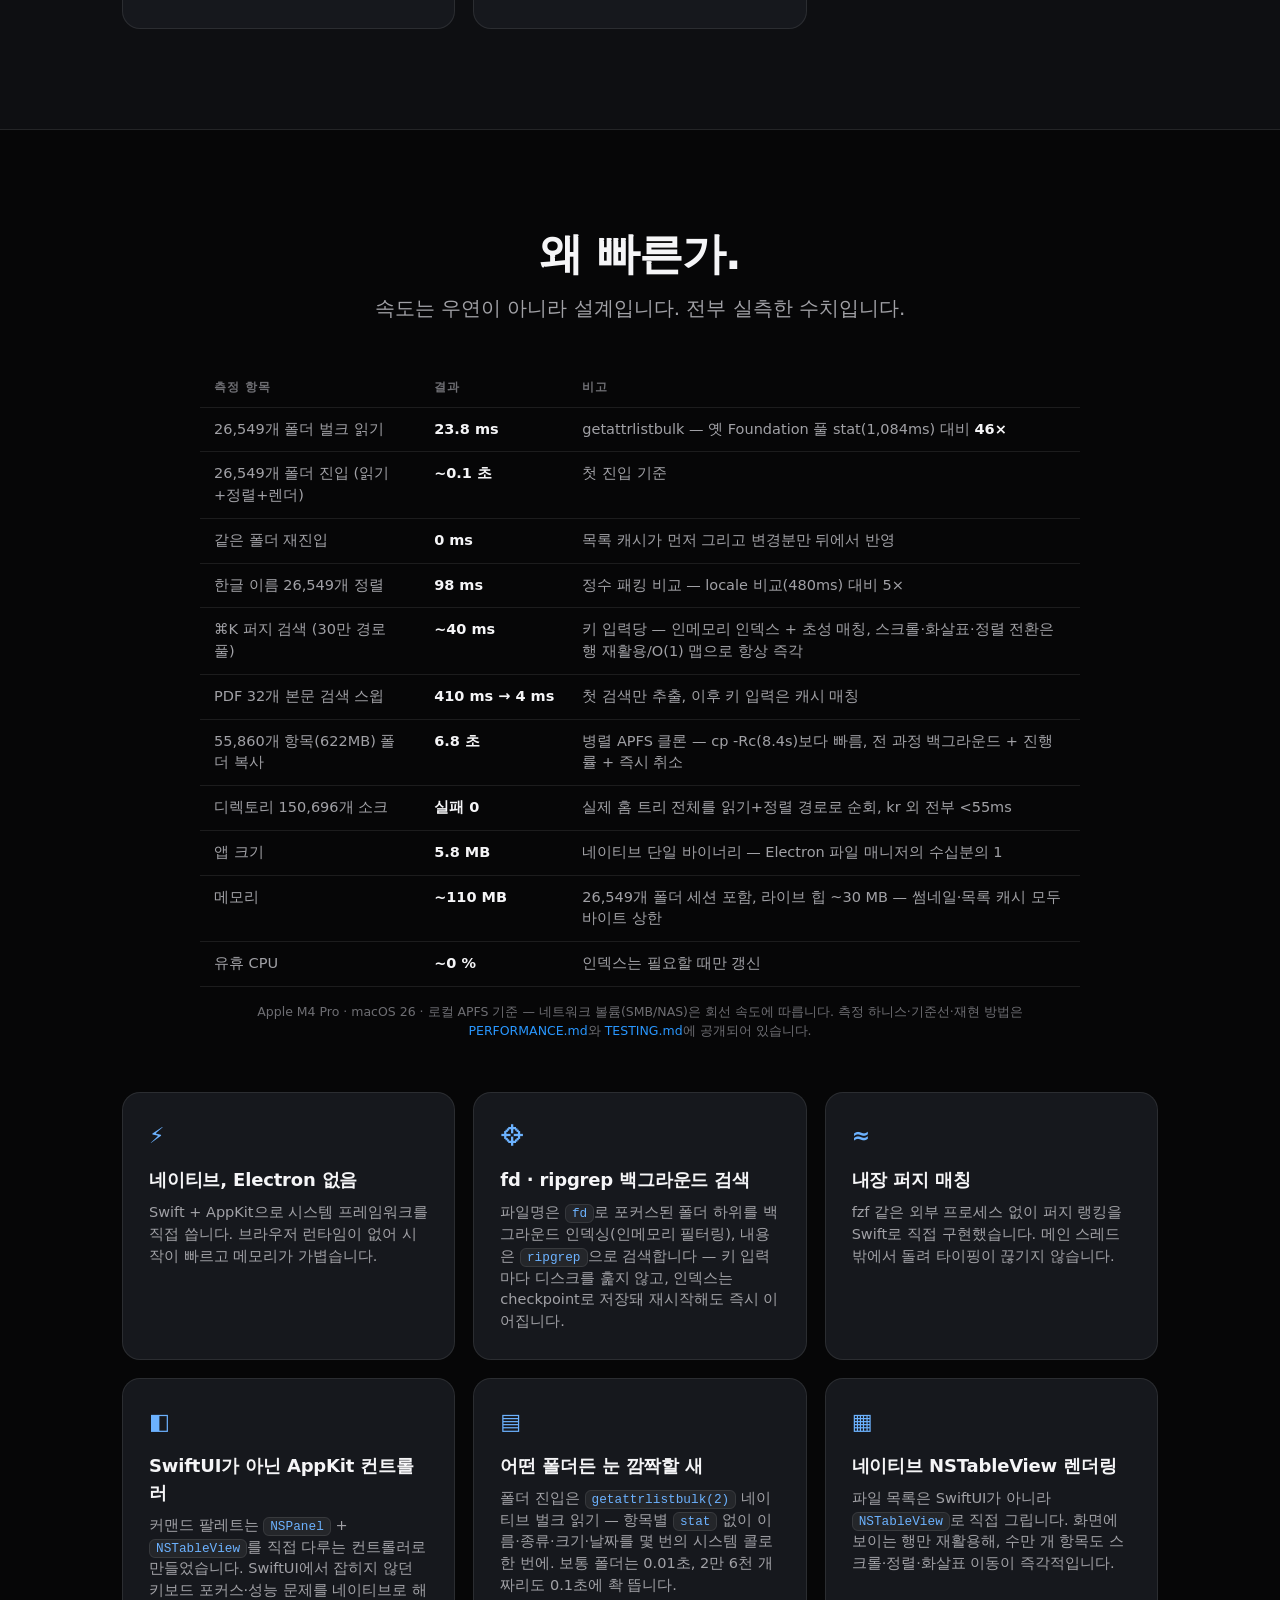
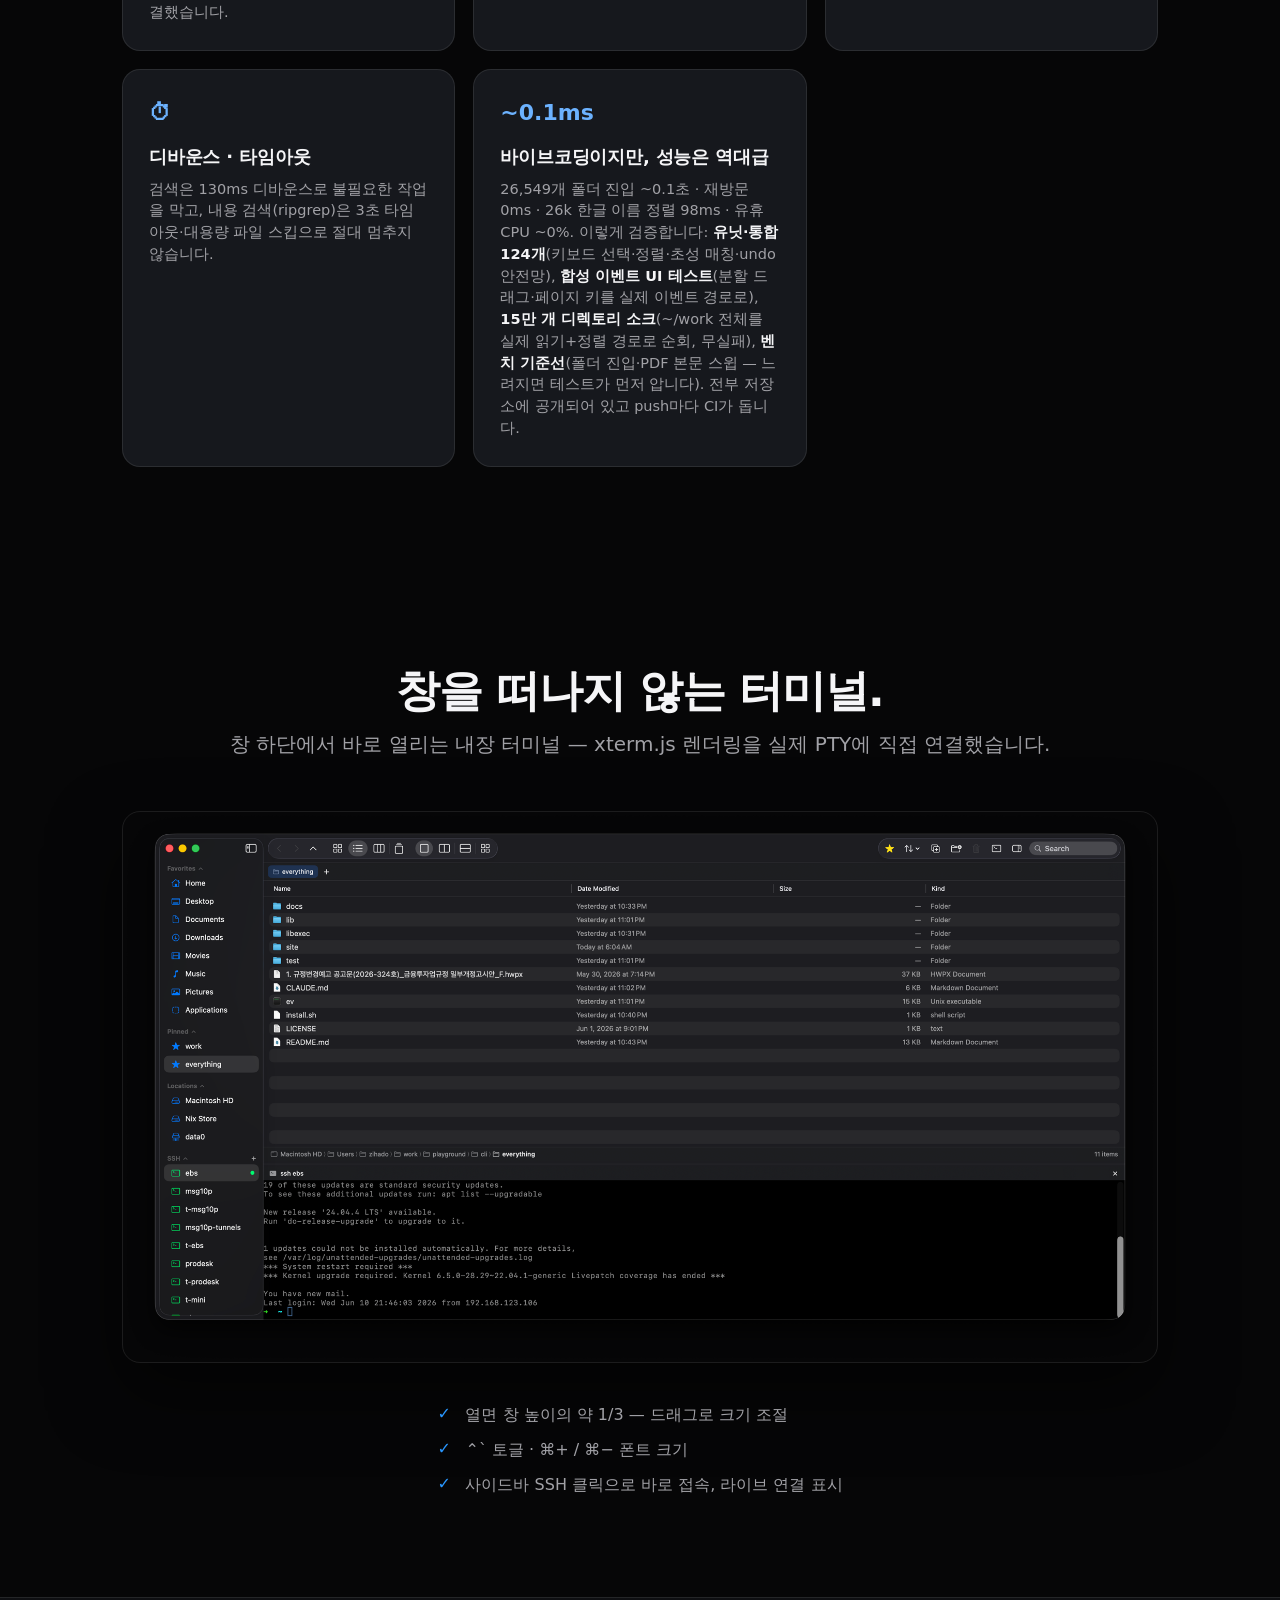
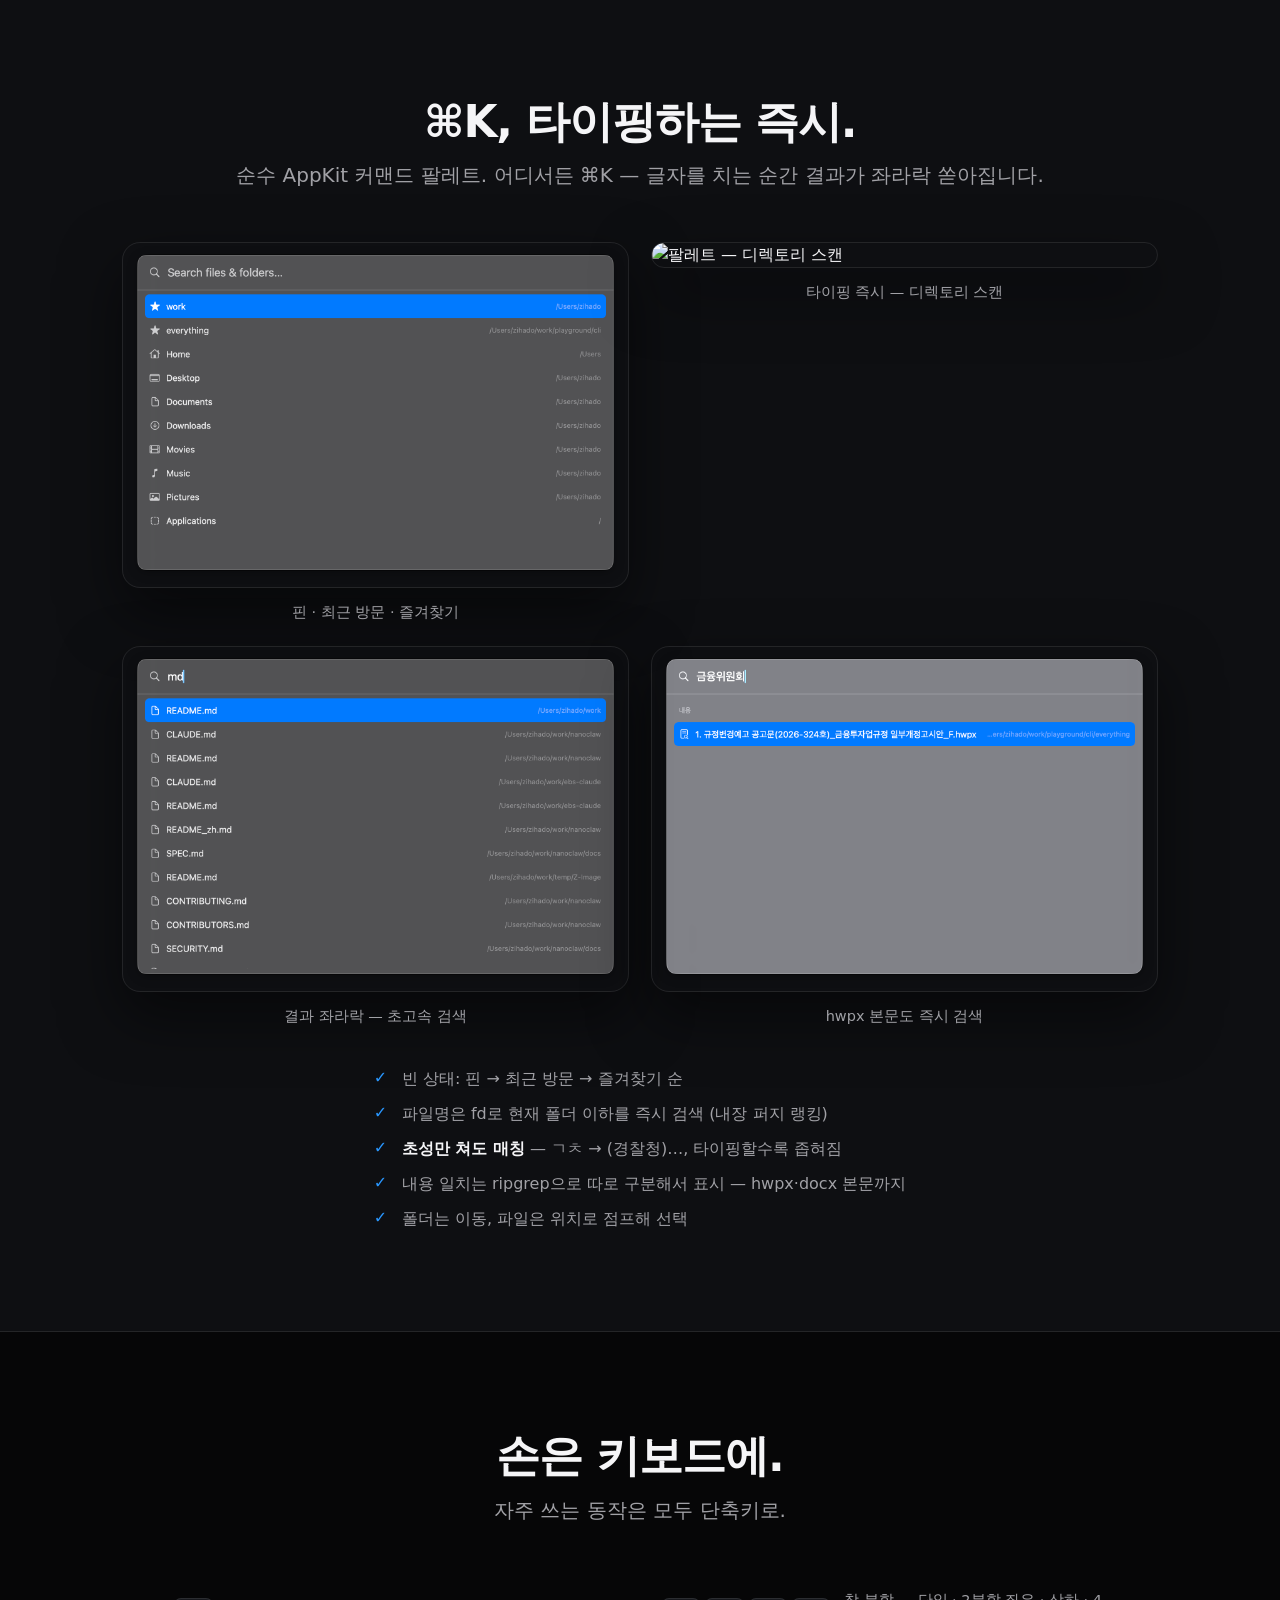
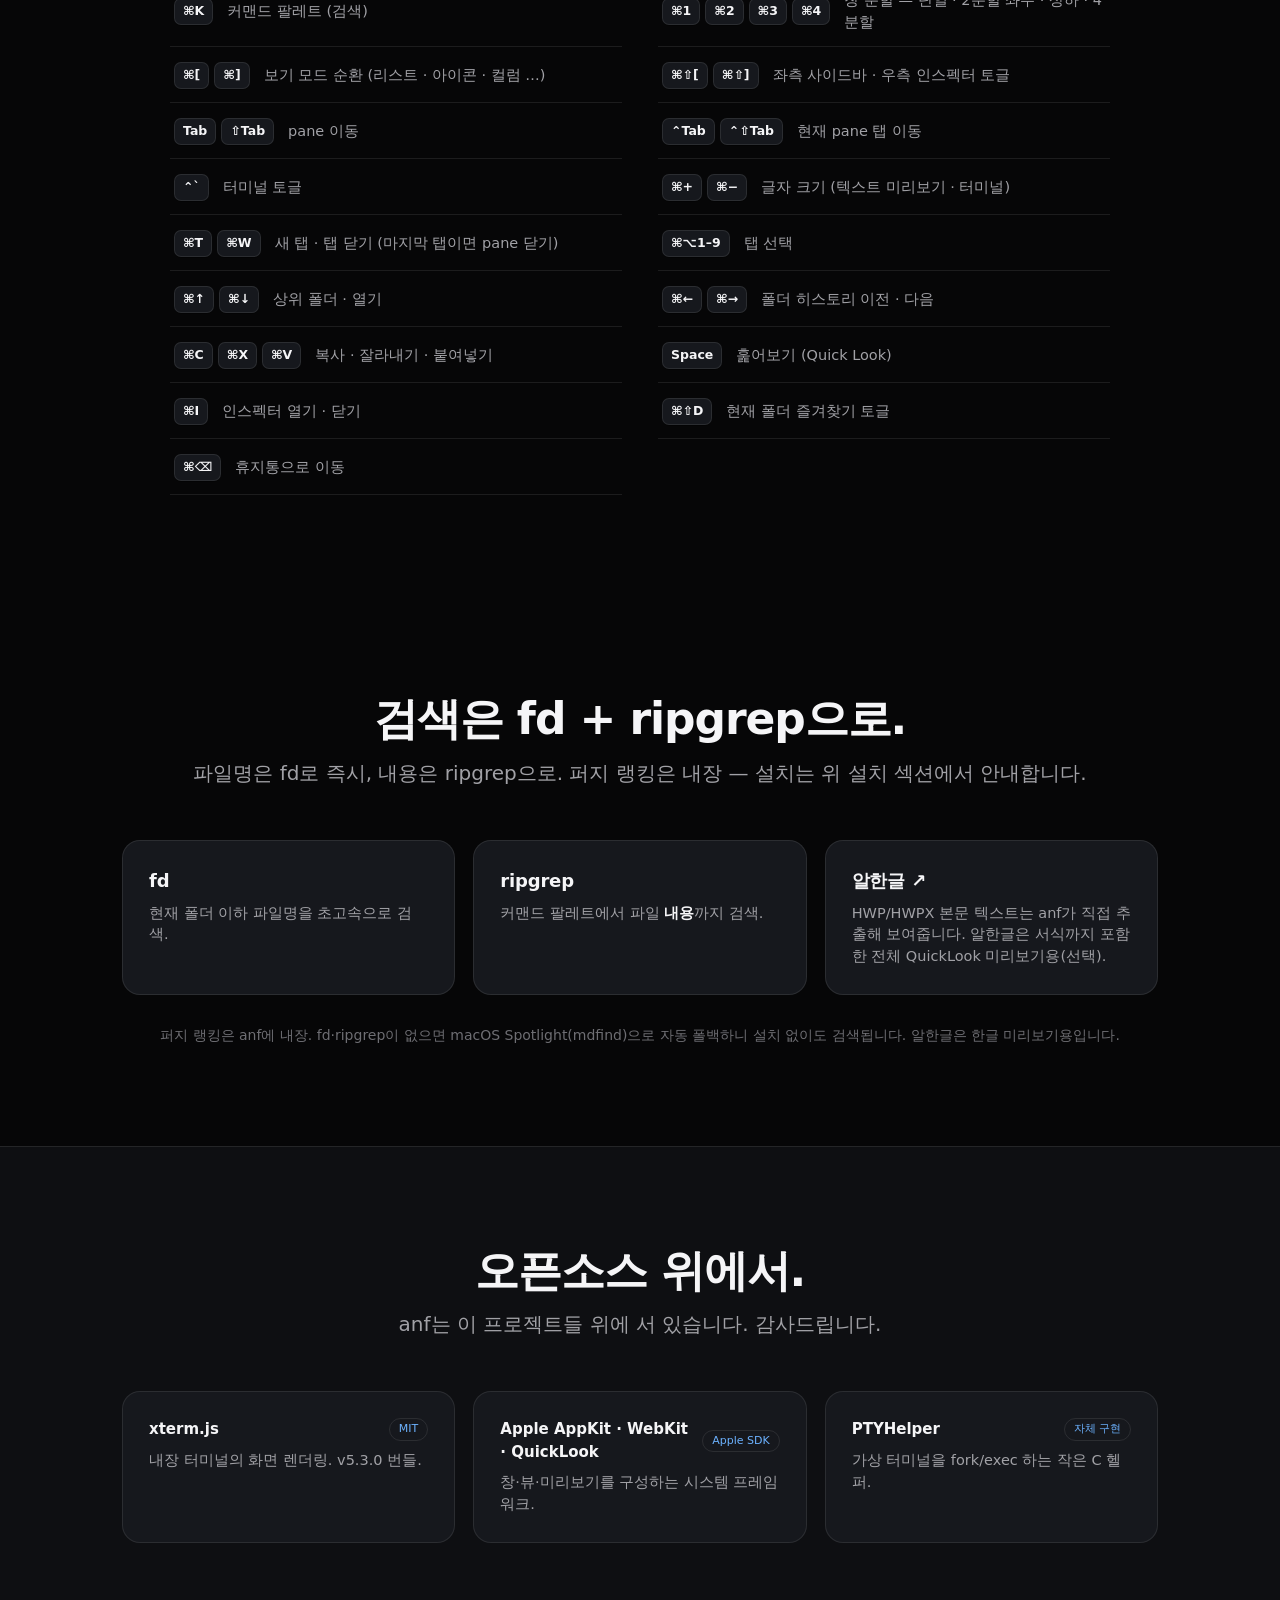
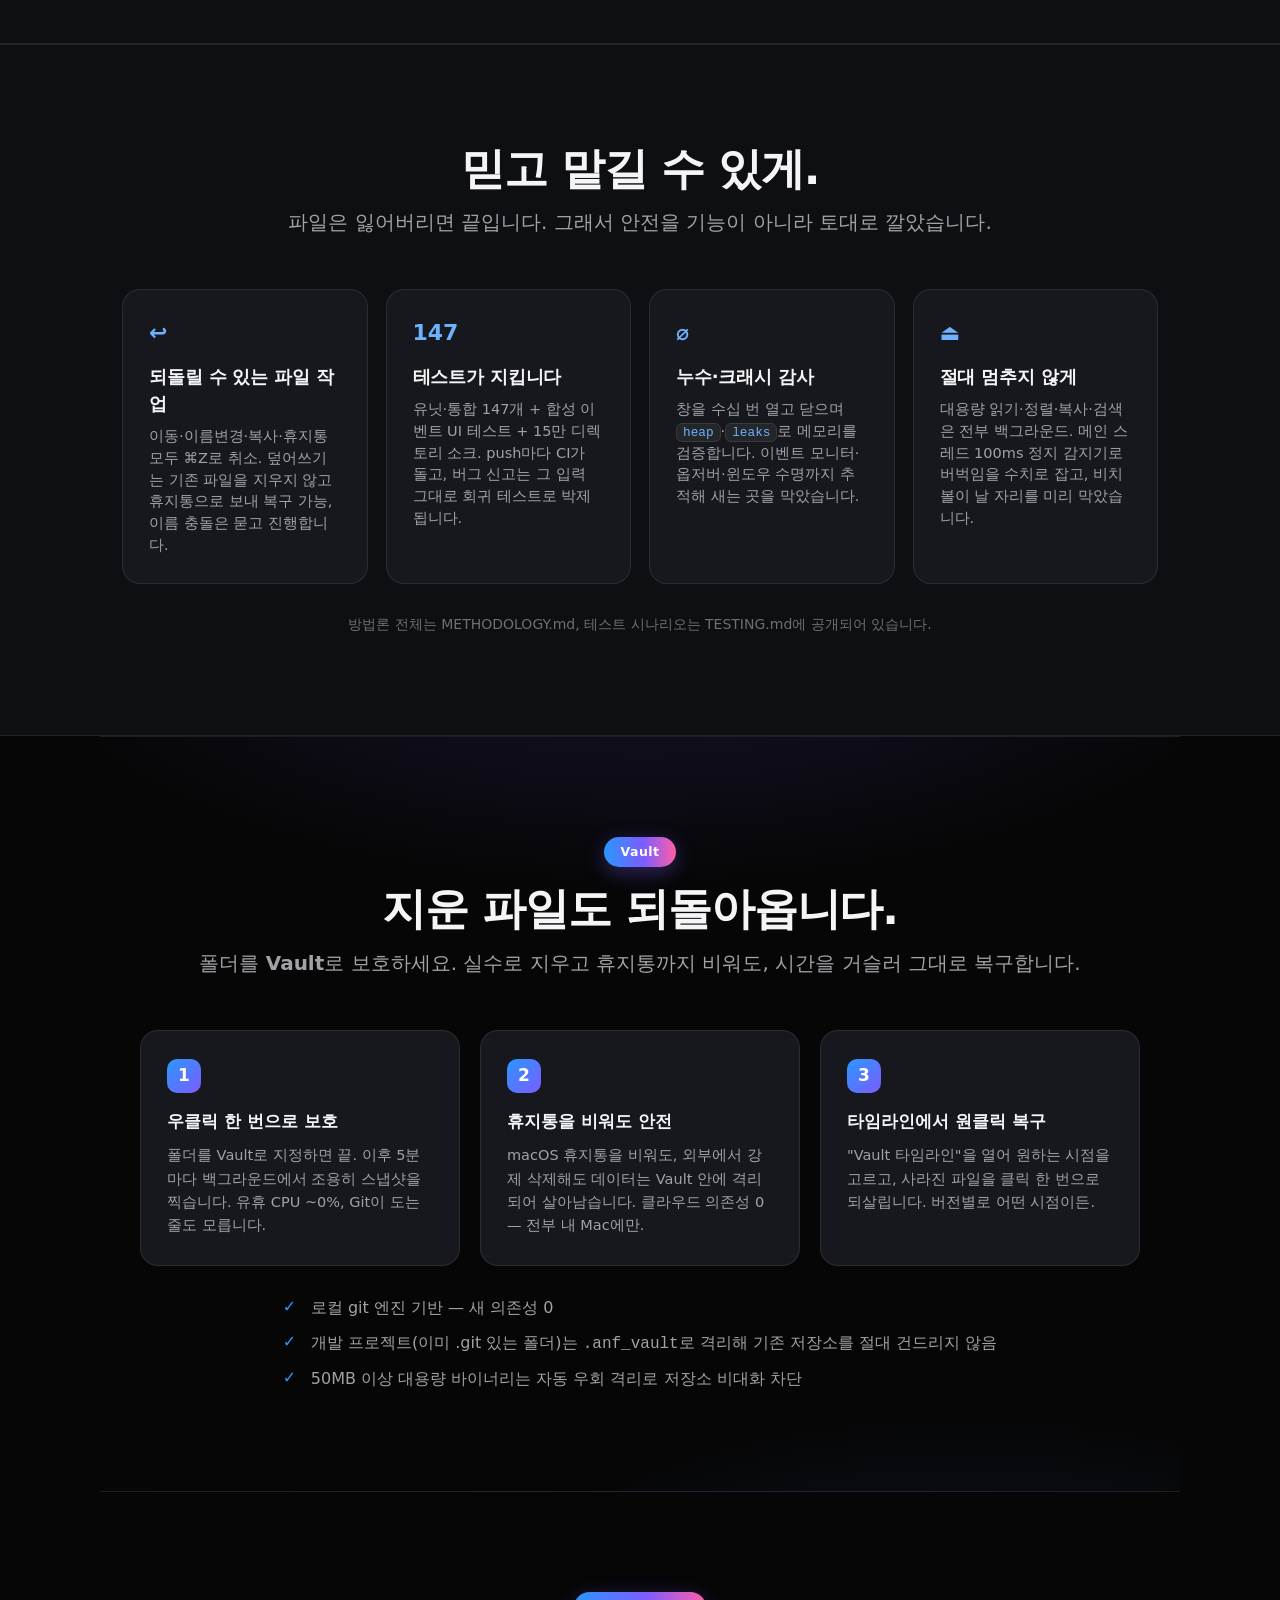
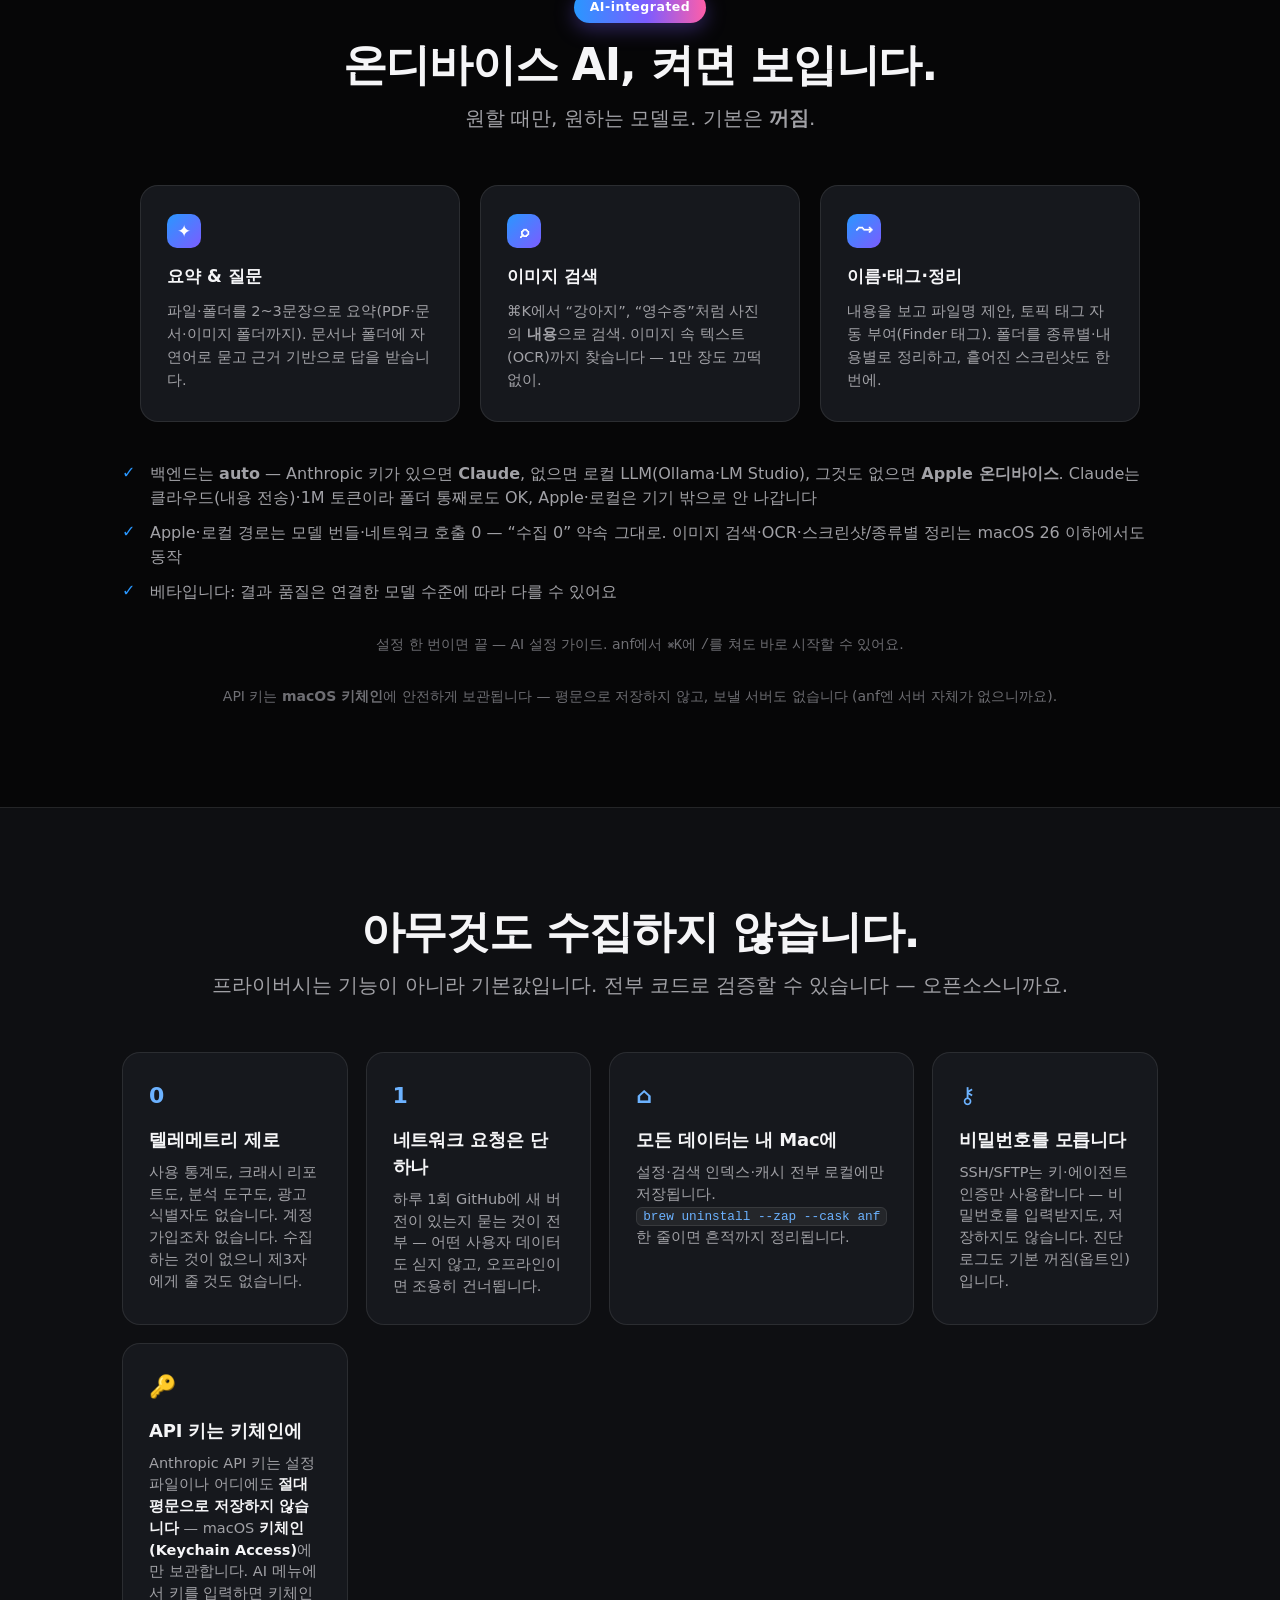
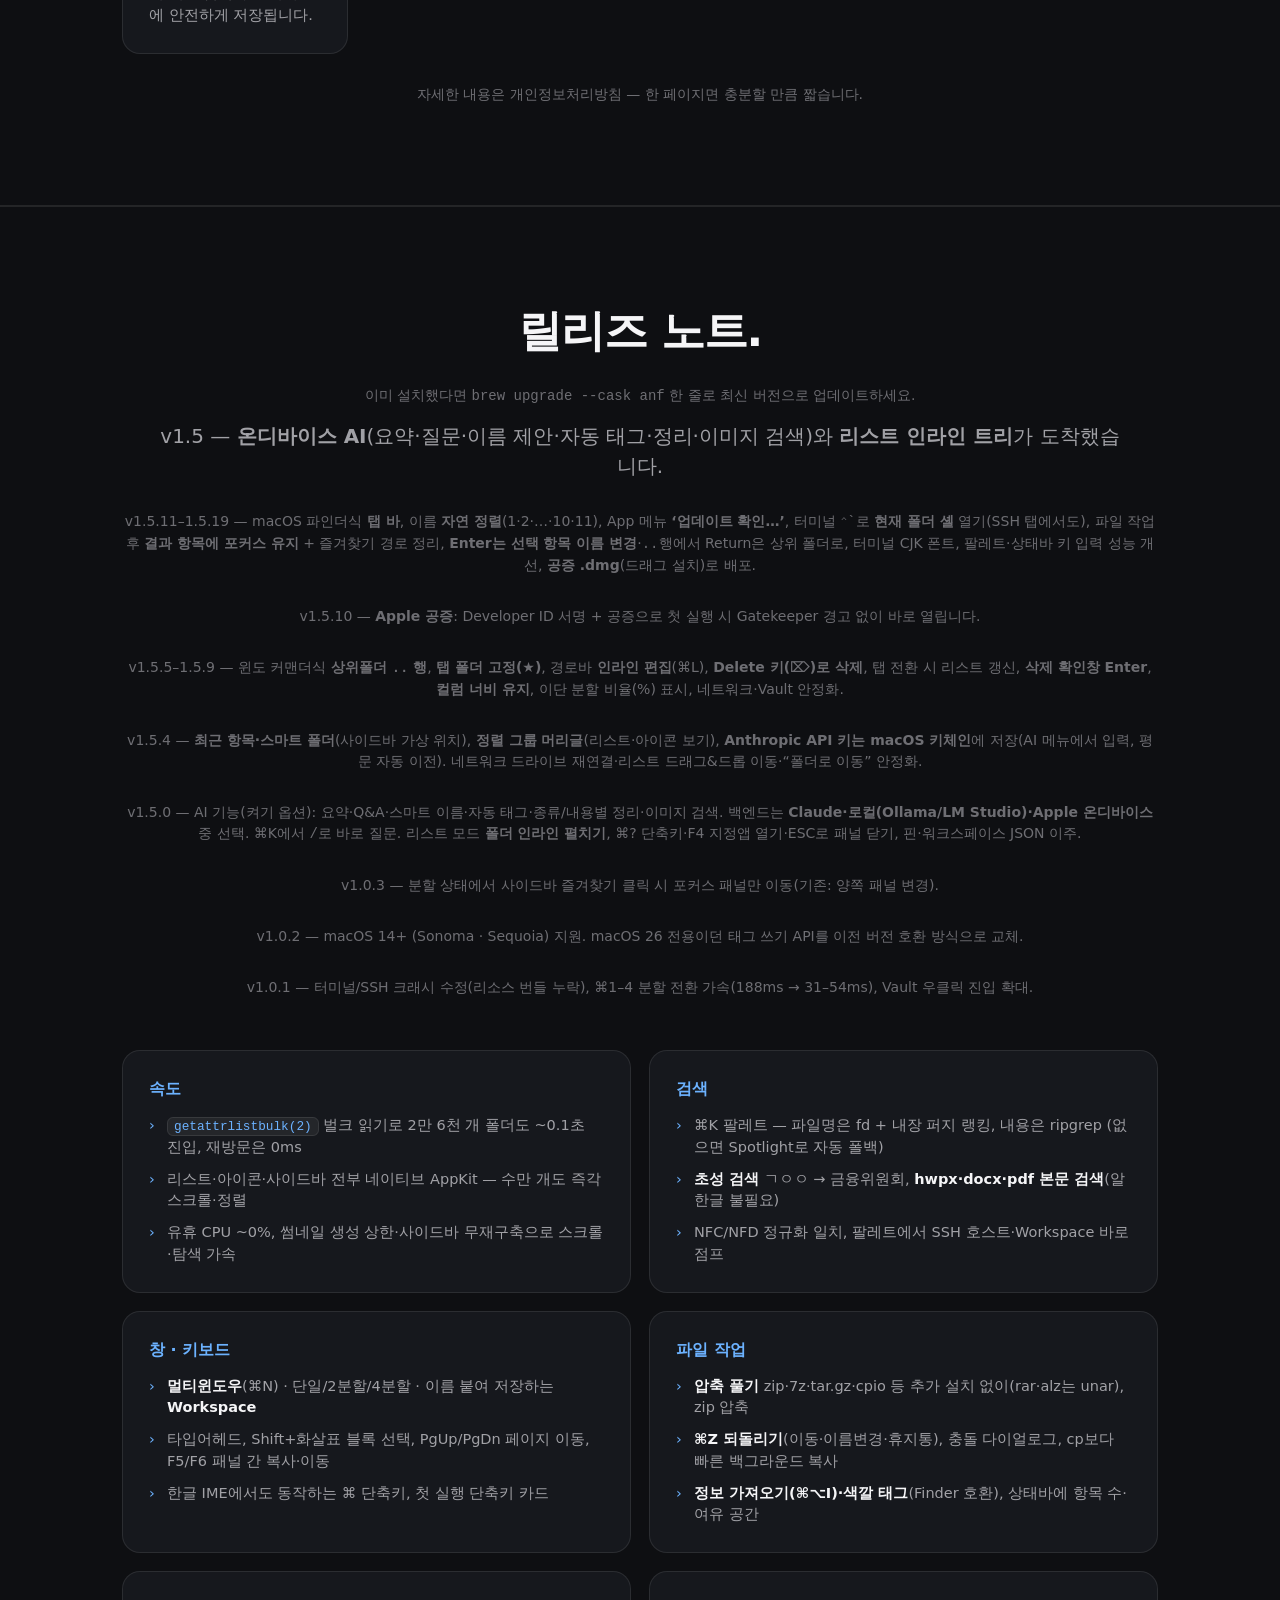
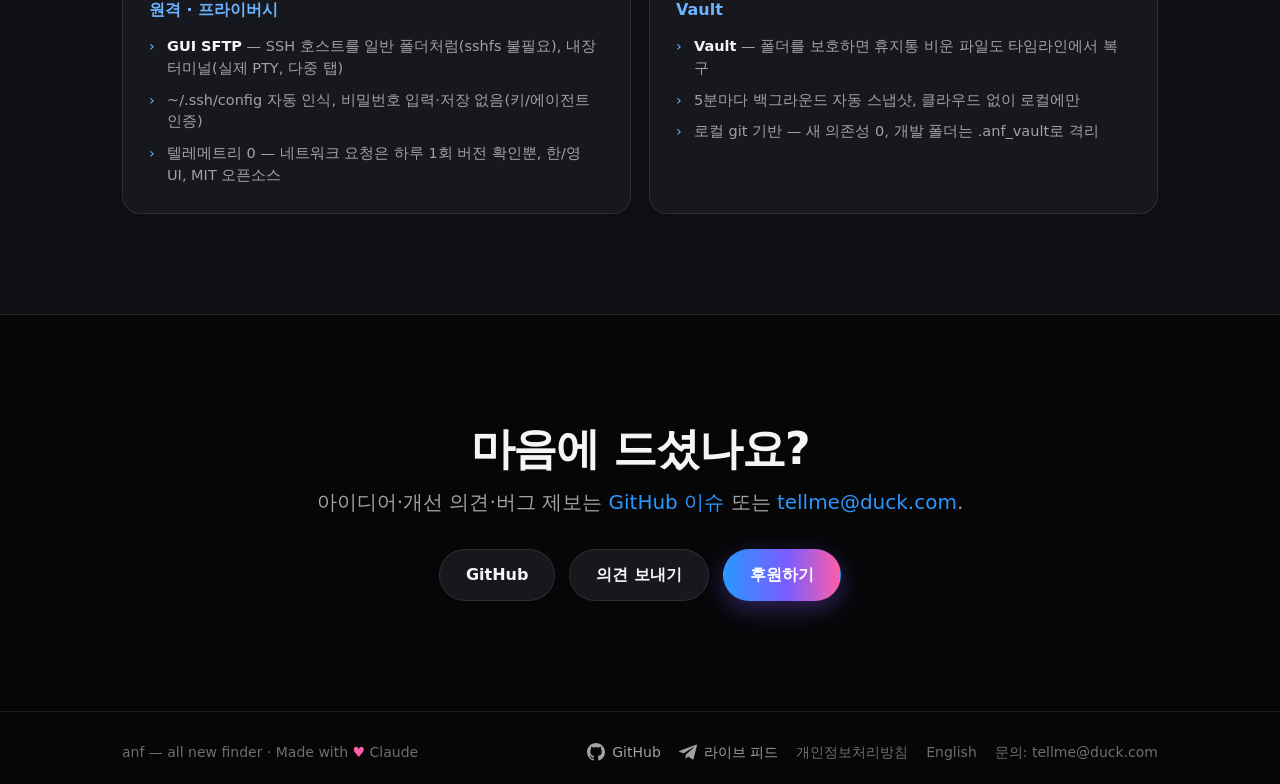
==== commit 27a68384: "chore: launch prep — untrack internal scratch, fix stale README install note (#44) * docs(landing): " ====
--- a/docs/index.html
+++ b/docs/index.html
@@ -471,6 +471,7 @@
       <h2 class="centered">릴리즈 노트.</h2>
       <p class="note centered">이미 설치했다면 <code>brew upgrade --cask anf</code> 한 줄로 최신 버전으로 업데이트하세요.</p>
       <p class="sub centered">v1.5 — <b>온디바이스 AI</b>(요약·질문·이름 제안·자동 태그·정리·이미지 검색)와 <b>리스트 인라인 트리</b>가 도착했습니다.</p>
+      <p class="note centered">v1.5.11–1.5.19 — macOS 파인더식 <b>탭 바</b>, 이름 <b>자연 정렬</b>(1·2·…·10·11), App 메뉴 <b>‘업데이트 확인…’</b>, 터미널 <code>⌃`</code>로 <b>현재 폴더 셸</b> 열기(SSH 탭에서도), 파일 작업 후 <b>결과 항목에 포커스 유지</b> + 즐겨찾기 경로 정리, <b>Enter는 선택 항목 이름 변경</b>·<code>..</code>행에서 Return은 상위 폴더로, 터미널 CJK 폰트, 팔레트·상태바 키 입력 성능 개선, <b>공증 .dmg</b>(드래그 설치)로 배포.</p>
       <p class="note centered">v1.5.10 — <b>Apple 공증</b>: Developer ID 서명 + 공증으로 첫 실행 시 Gatekeeper 경고 없이 바로 열립니다.</p>
       <p class="note centered">v1.5.5–1.5.9 — 윈도 커맨더식 <b>상위폴더 <code>..</code> 행</b>, <b>탭 폴더 고정(★)</b>, 경로바 <b>인라인 편집</b>(⌘L), <b>Delete 키(⌦)로 삭제</b>, 탭 전환 시 리스트 갱신, <b>삭제 확인창 Enter</b>, <b>컬럼 너비 유지</b>, 이단 분할 비율(%) 표시, 네트워크·Vault 안정화.</p>
       <p class="note centered">v1.5.4 — <b>최근 항목·스마트 폴더</b>(사이드바 가상 위치), <b>정렬 그룹 머리글</b>(리스트·아이콘 보기), <b>Anthropic API 키는 macOS 키체인</b>에 저장(AI 메뉴에서 입력, 평문 자동 이전). 네트워크 드라이브 재연결·리스트 드래그&드롭 이동·“폴더로 이동” 안정화.</p>
